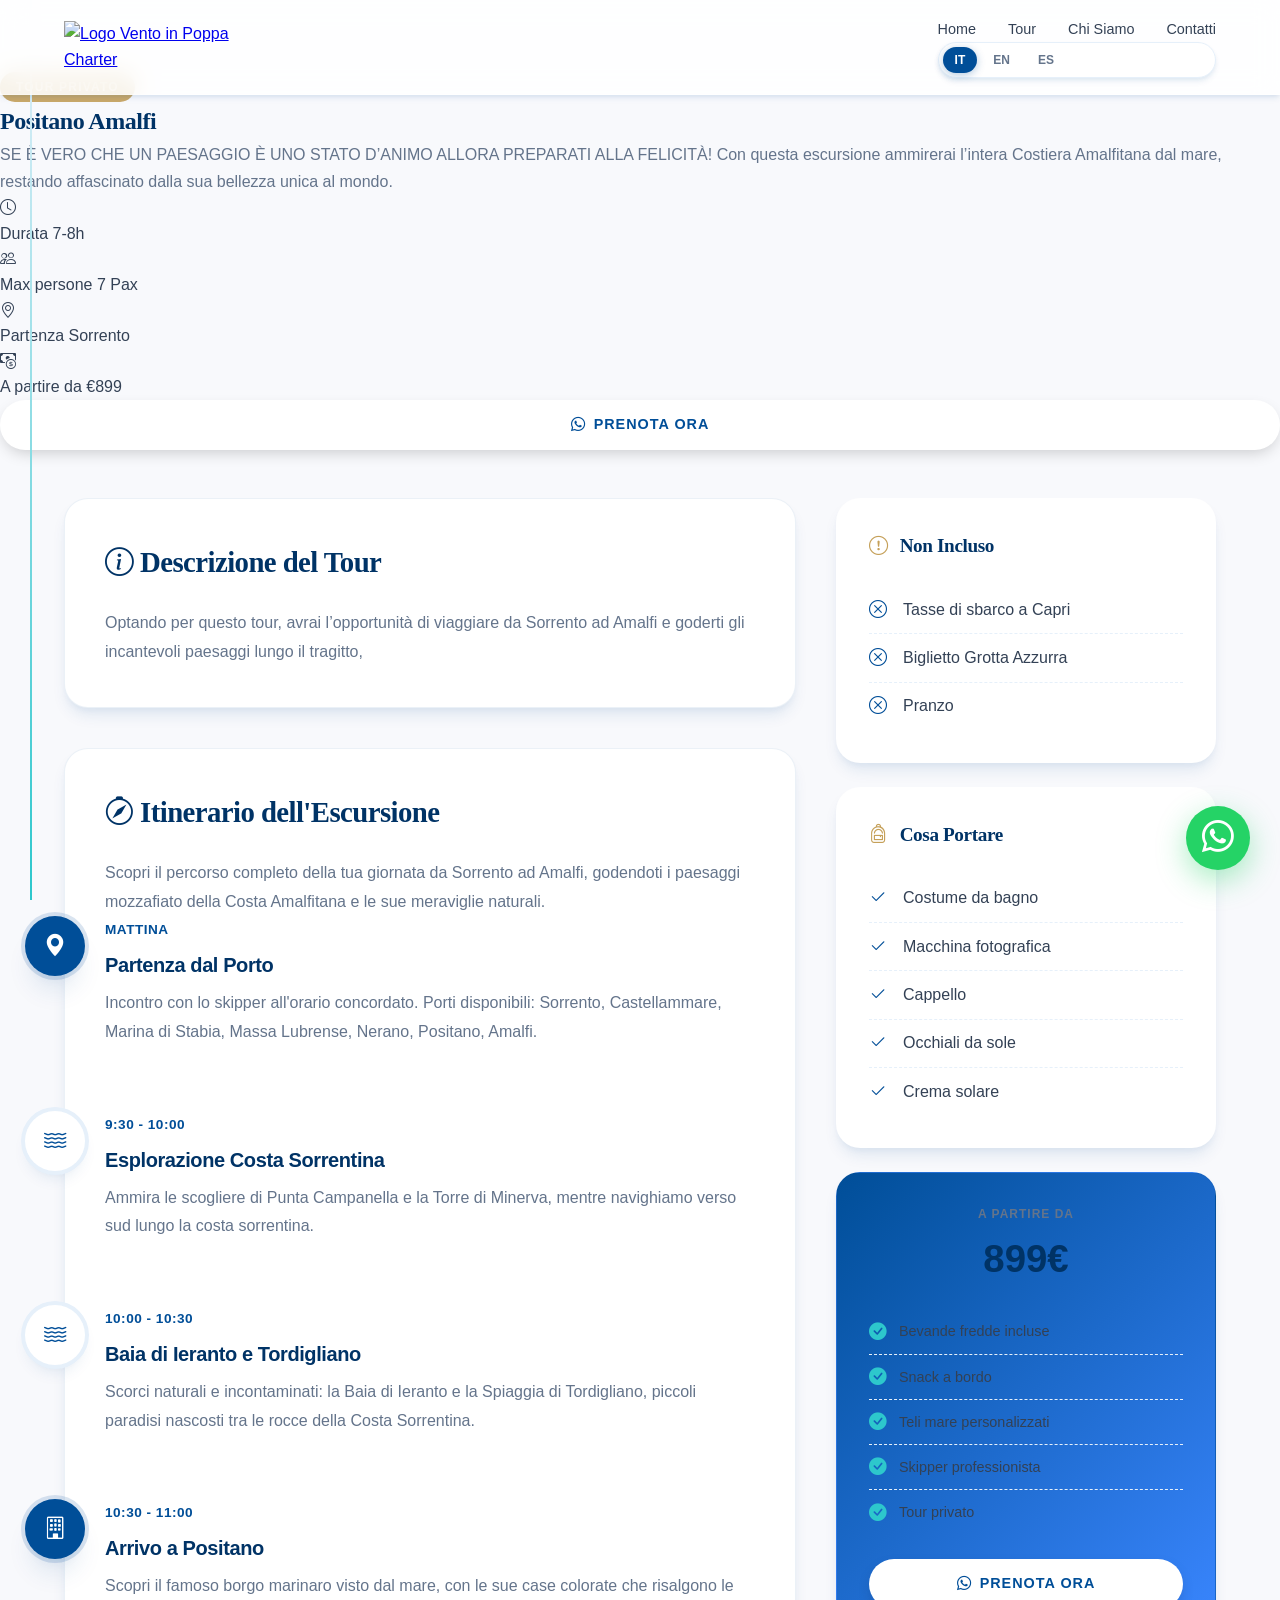
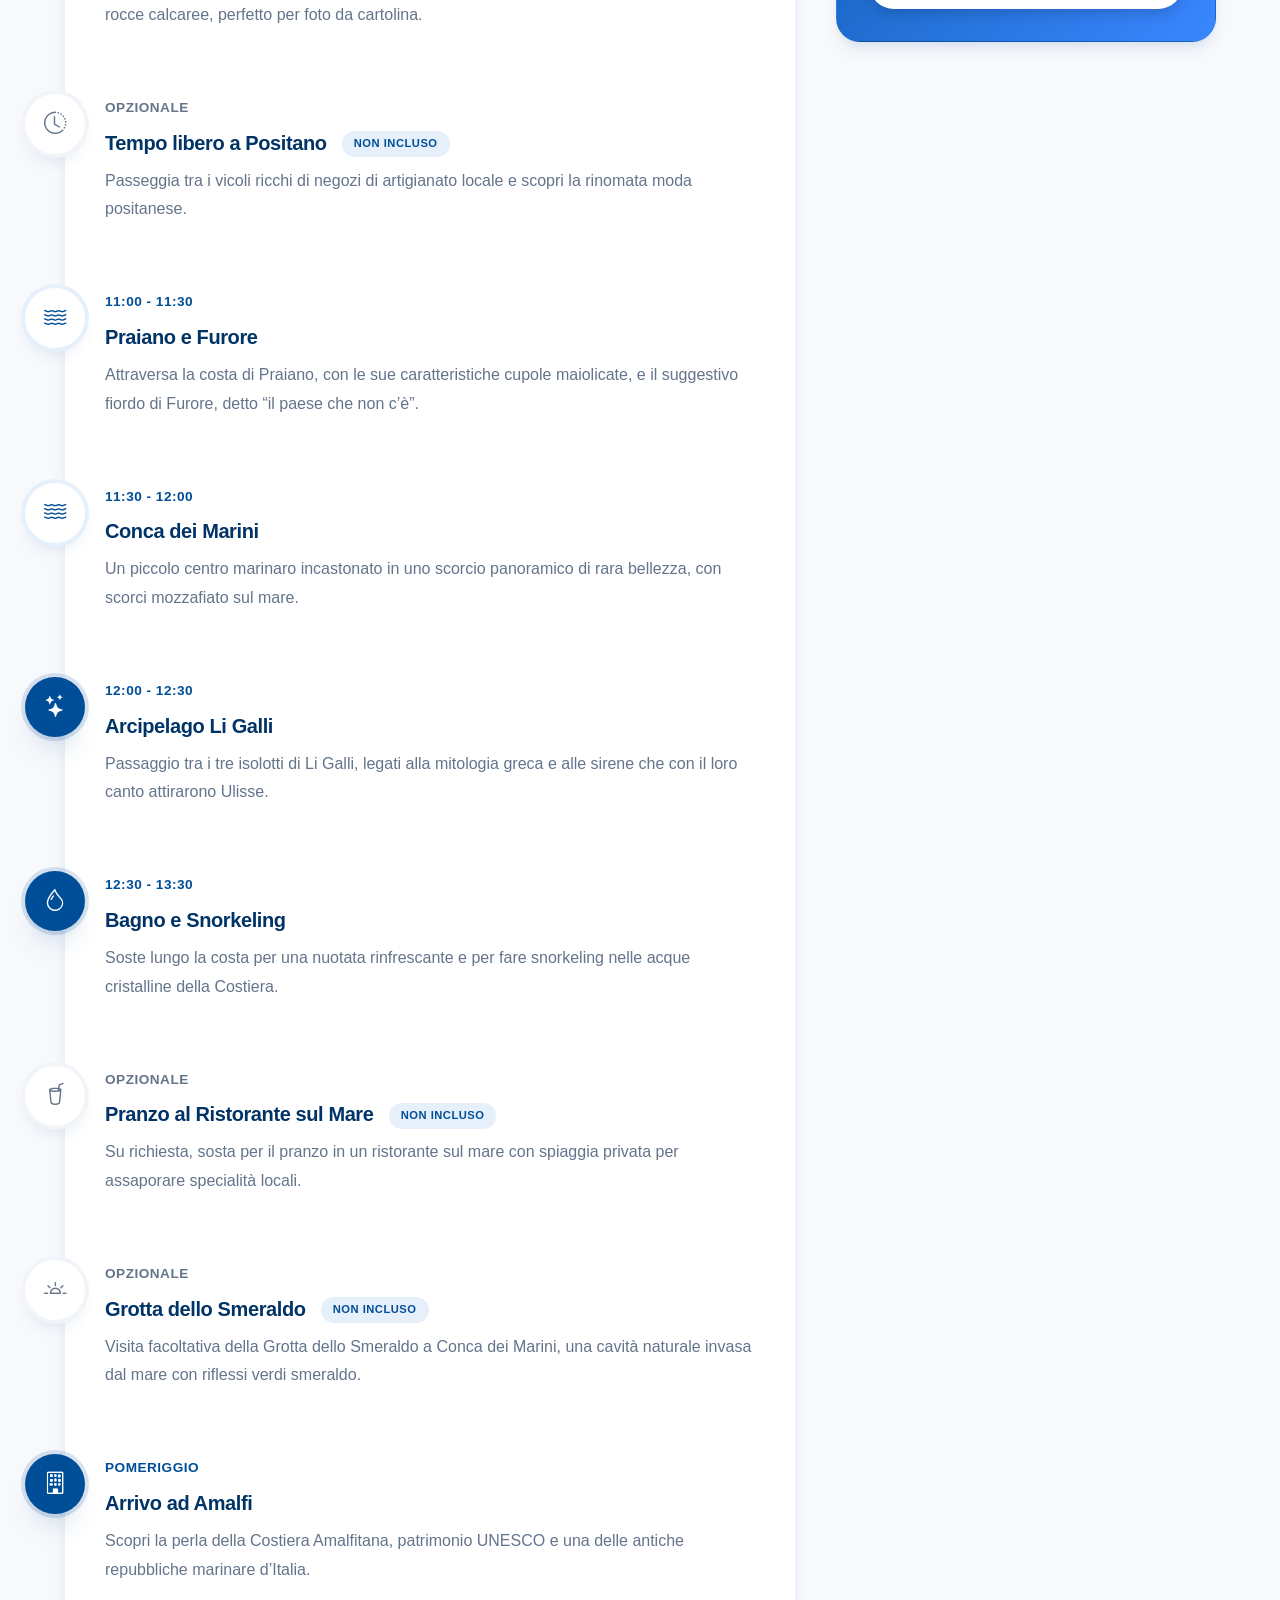
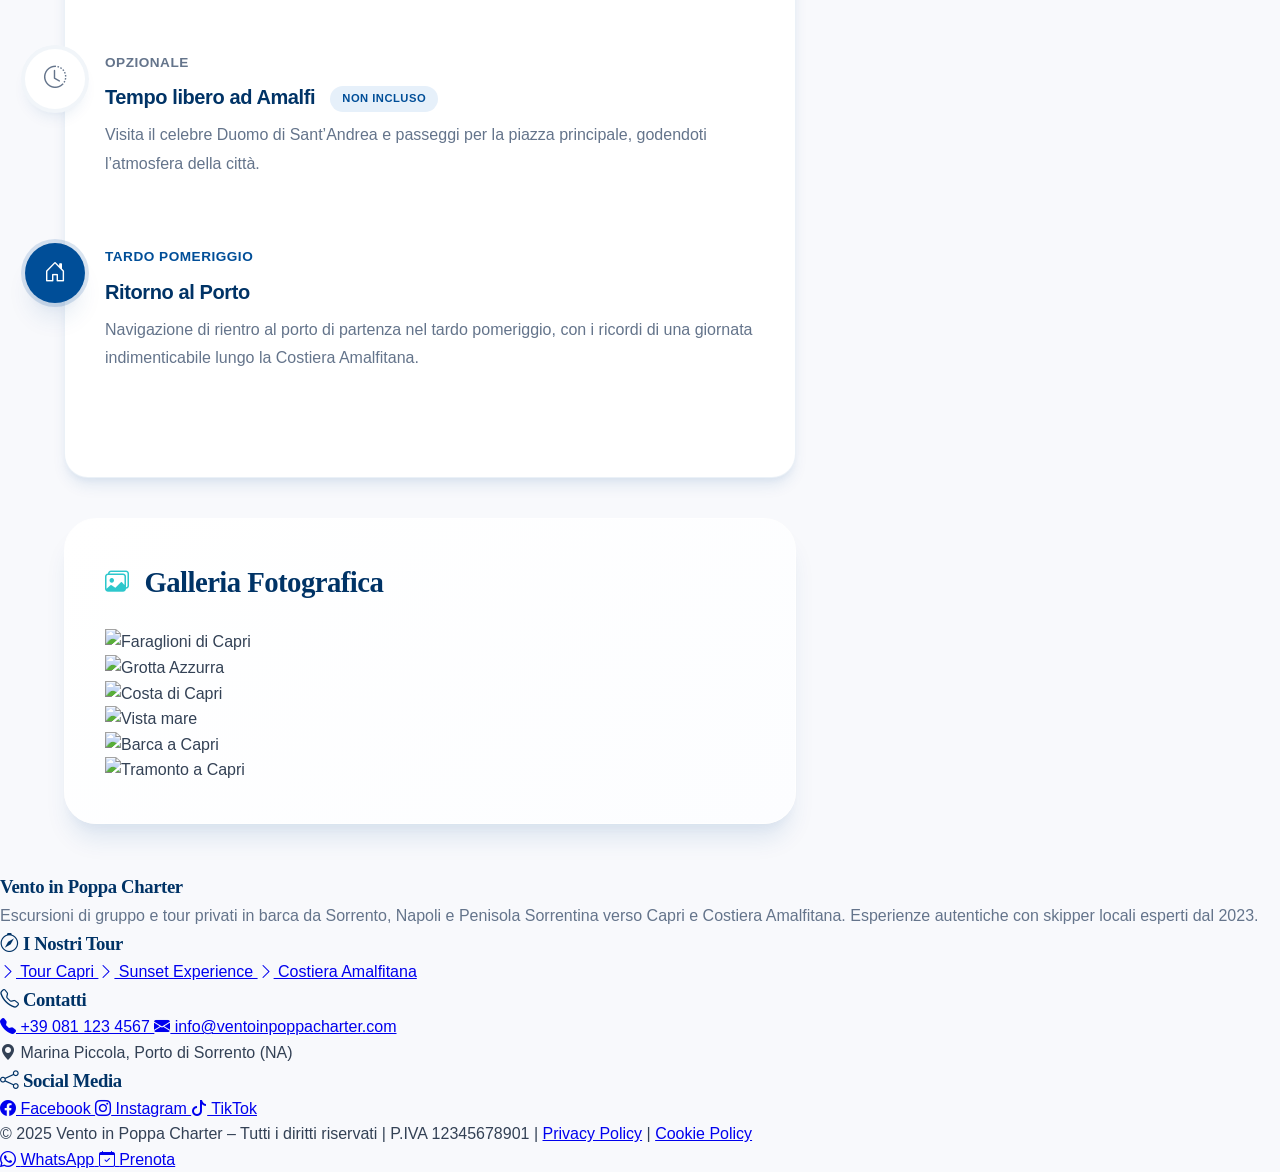
==== tour_amalfi/index.html @ 0ac72ae0 "Add files via upload" ====
<!DOCTYPE html>
<html lang="it">
<head>
  <meta charset="UTF-8" />
  <meta name="viewport" content="width=device-width, initial-scale=1.0" />

  <!-- SEO Meta Tags -->
  <title>Tour Capri | Escursione in Barca da Sorrento | Vento in Poppa Charter</title>
  <meta name="description" content="Tour privato in barca a Capri: esplora i Faraglioni, la Grotta Azzurra e le meraviglie dell'isola. 7-8 ore con skipper, bevande e snack inclusi. 799€." />
  <meta name="keywords" content="tour Capri, escursione barca Capri, Grotta Azzurra, Faraglioni, gita barca Sorrento Capri" />
  <link rel="canonical" href="https://www.ventoinpoppacharter.com/tour-capri" />

  <!-- Alternate Languages -->
  <link rel="alternate" hreflang="it" href="https://www.ventoinpoppacharter.com/tour-capri" />
  <link rel="alternate" hreflang="en" href="https://www.ventoinpoppacharter.com/en/capri-tour" />
  <link rel="alternate" hreflang="es" href="https://www.ventoinpoppacharter.com/es/tour-capri" />

  <!-- Favicon -->
  <link rel="icon" type="image/x-icon" href="/favicon.ico" />

  <!-- Bootstrap Icons CDN -->
  <link rel="stylesheet" href="https://cdn.jsdelivr.net/npm/bootstrap-icons@1.11.3/font/bootstrap-icons.css">
  

  <style>
    /* ── Animazioni scroll extra (non nel detail.css base) ── */
    .scroll-animate-left {
      opacity: 0;
      transform: translateX(-40px);
      transition: opacity 0.8s ease, transform 0.8s ease;
    }
    .scroll-animate-left.animated {
      opacity: 1;
      transform: translateX(0);
    }

    .scroll-animate-right {
      opacity: 0;
      transform: translateX(40px);
      transition: opacity 0.8s ease, transform 0.8s ease;
    }
    .scroll-animate-right.animated {
      opacity: 1;
      transform: translateX(0);
    }

    .scroll-animate-scale {
      opacity: 0;
      transform: scale(0.92);
      transition: opacity 0.8s ease, transform 0.8s ease;
    }
    .scroll-animate-scale.animated {
      opacity: 1;
      transform: scale(1);
    }

    /* ── Tour badge (hero) ── */
    .tour-badge {
      display: inline-block;
      background: rgba(197, 160, 89, 0.9);
      color: #fff;
      padding: 0.35rem 1rem;
      border-radius: 999px;
      font-size: 0.75rem;
      font-weight: 700;
      text-transform: uppercase;
      letter-spacing: 1.2px;
      backdrop-filter: blur(8px);
    }

    /* ── Gallery overlay ── */
    .gallery-item {
      position: relative;
      overflow: hidden;
    }
    .gallery-item img {
      width: 100%;
      height: 100%;
      object-fit: cover;
      display: block;
      transition: transform 0.4s ease;
    }
    .gallery-item:hover img {
      transform: scale(1.06);
    }
    .gallery-overlay {
      position: absolute;
      inset: 0;
      background: linear-gradient(to top, rgba(0,15,35,0.55) 0%, transparent 50%);
      display: flex;
      align-items: flex-end;
      justify-content: center;
      padding-bottom: 0.75rem;
      opacity: 0;
      transition: opacity 0.35s ease;
    }
    .gallery-item:hover .gallery-overlay {
      opacity: 1;
    }
    .gallery-caption {
      color: #fff;
      font-size: 0.82rem;
      font-weight: 600;
      text-shadow: 0 2px 6px rgba(0,0,0,0.5);
      letter-spacing: 0.4px;
    }

    /* ── Gallery section heading (fuori da .tour-section) ── */
    .gallery-section {
      background: linear-gradient(145deg, #ffffff 0%, #fcfdff 100%);
      padding: 2.5rem;
      border-radius: var(--radius-xl);
      box-shadow: var(--shadow-lg);
      border: 1px solid white;
    }
    .gallery-section h2 {
      font-size: 1.8rem;
      margin-bottom: 1.5rem;
      display: flex;
      align-items: center;
      gap: 1rem;
    }
    .gallery-section h2 i {
      color: var(--accent-teal);
      font-size: 1.5rem;
    }

    /* ── Price card (sidebar) ── */
    .price-card {
      background: linear-gradient(145deg, #ffffff 0%, #f0f7ff 100%);
      padding: 2rem;
      border-radius: var(--radius-lg);
      box-shadow: var(--shadow-md);
      border: 1px solid rgba(0, 78, 152, 0.12);
    }
    .price-header {
      text-align: center;
      margin-bottom: 1.25rem;
    }
    .price-label {
      font-size: 0.75rem;
      font-weight: 700;
      text-transform: uppercase;
      letter-spacing: 1px;
      color: var(--text-light);
      margin-bottom: 0.25rem;
    }
    .price-amount {
      font-family: 'Montserrat', sans-serif;
      font-size: 2.4rem;
      font-weight: 800;
      color: var(--primary-blue-dark);
    }
    .price-features {
      list-style: none;
      margin-bottom: 1.5rem;
    }
    .price-features li {
      display: flex;
      align-items: center;
      gap: 0.75rem;
      padding: 0.5rem 0;
      font-size: 0.9rem;
      color: var(--text-main);
      border-bottom: 1px dashed var(--primary-blue-light);
    }
    .price-features li:last-child { border-bottom: none; }
    .price-features li i {
      color: var(--accent-teal);
      font-size: 1.1rem;
      flex-shrink: 0;
    }
    .price-card .cta-button {
      display: flex;
      width: 100%;
      min-width: unset;
    }

    /* ── timeline-time label ── */
    .timeline-time {
      display: inline-block;
      font-size: 0.72rem;
      font-weight: 700;
      text-transform: uppercase;
      letter-spacing: 0.8px;
      color: var(--accent-teal);
      margin-bottom: 0.3rem;
    }
    .timeline-time.optional {
      color: var(--text-light);
    }

    /* ── Lightbox (questa pagina usa .lightbox-content wrapper) ── */
    .lightbox {
      display: none;
      position: fixed;
      inset: 0;
      background: rgba(0, 10, 30, 0.95);
      z-index: 9999;
      align-items: center;
      justify-content: center;
      backdrop-filter: blur(5px);
    }
    .lightbox.active { display: flex; }
    .lightbox-content {
      position: relative;
      max-width: 90vw;
      max-height: 90vh;
      display: flex;
      align-items: center;
      justify-content: center;
    }
    .lightbox-content img {
      max-width: 100%;
      max-height: 85vh;
      object-fit: contain;
      border-radius: 8px;
      box-shadow: 0 0 50px rgba(0,0,0,0.5);
    }
    .lightbox-close {
      position: fixed;
      top: 1.5rem;
      right: 1.5rem;
      width: 56px; height: 56px;
      background: rgba(255,255,255,0.1);
      border: 1px solid rgba(255,255,255,0.2);
      color: white;
      border-radius: 50%;
      display: flex;
      align-items: center;
      justify-content: center;
      font-size: 1.6rem;
      cursor: pointer;
      backdrop-filter: blur(10px);
      transition: all 0.3s ease;
      z-index: 10000;
    }
    .lightbox-close:hover { background: white; color: var(--primary-blue); transform: scale(1.1) rotate(90deg); }

    .lightbox-nav {
      position: fixed;
      top: 50%;
      transform: translateY(-50%);
      width: 56px; height: 56px;
      background: rgba(255,255,255,0.1);
      border: 1px solid rgba(255,255,255,0.2);
      color: white;
      border-radius: 50%;
      display: flex;
      align-items: center;
      justify-content: center;
      font-size: 1.6rem;
      cursor: pointer;
      backdrop-filter: blur(10px);
      transition: all 0.3s ease;
      z-index: 10000;
    }
    .lightbox-prev { left: 1.5rem; }
    .lightbox-next { right: 1.5rem; }
    .lightbox-nav:hover { background: white; color: var(--primary-blue); transform: translateY(-50%) scale(1.1); }

    @media (max-width: 768px) {
      .lightbox-nav { width: 44px; height: 44px; font-size: 1.3rem; }
      .lightbox-prev { left: 0.6rem; }
      .lightbox-next { right: 0.6rem; }
      .lightbox-close { top: 0.8rem; right: 0.8rem; width: 44px; height: 44px; font-size: 1.3rem; }
      .gallery-section { padding: 1.5rem; border-radius: 20px; }
    }
  </style>

<link rel="stylesheet" href="../css/detail.css">
</head>
<body>

  <!-- HEADER -->
  <header>
    <div class="nav-wrapper">
      <a href="/" class="logo" aria-label="Vento in Poppa Charter - Homepage">
        <img src="immagini/logo-vento-in-poppa-charter.jpg" alt="Logo Vento in Poppa Charter" width="180" height="42">
      </a>
      <nav>
        <ul>
          <li><a href="/">Home</a></li>
          <li><a href="/#tours" data-translate="nav.tours">Tour</a></li>
          <li><a href="/#about" data-translate="nav.about">Chi Siamo</a></li>
          <li><a href="/#contact" data-translate="nav.contact">Contatti</a></li>
        </ul>
        <div class="lang-switcher">
          <button class="lang-btn active" data-lang="it">IT</button>
          <button class="lang-btn" data-lang="en">EN</button>
          <button class="lang-btn" data-lang="es">ES</button>
        </div>
      </nav>
      <button class="hamburger" aria-label="Apri menu di navigazione" aria-expanded="false">
        <span></span>
        <span></span>
        <span></span>
      </button>
    </div>
  </header>

  <!-- MAIN CONTENT -->
  <main>
    <!-- HERO SECTION CON SLIDER -->
    <section class="tour-hero">
      <div class="hero-slider">
        <div class="hero-slide hero-slide-1 active" style="background-image:url('https://images.unsplash.com/photo-1583489094828-77e6c21b5d97?w=1600');"></div>
        <div class="hero-slide hero-slide-2" style="background-image:url('https://images.unsplash.com/photo-1566385101042-1a0aa0c1268c?w=1600');"></div>
        <div class="hero-slide hero-slide-3" style="background-image:url('https://images.unsplash.com/photo-1590523741831-ab7e8b8f9c7f?w=1600');"></div>
        <div class="hero-slide hero-slide-4" style="background-image:url('https://images.unsplash.com/photo-1527004013197-933c4bb611b3?w=1600');"></div>
      </div>

      <div class="tour-hero-content">
        <span class="tour-badge" data-translate="tour.badge">Tour Privato</span>
        <h1 class="tour-hero-title" data-translate="tour.title">Positano Amalfi</h1>
        <p class="tour-hero-subtitle" data-translate="tour.subtitle">SE È VERO CHE UN PAESAGGIO È UNO STATO D’ANIMO ALLORA PREPARATI ALLA FELICITÀ!
 Con questa escursione ammirerai l’intera Costiera Amalfitana dal mare, restando affascinato dalla sua bellezza unica al mondo.</p>

        <div class="tour-meta-box">
          <div class="meta-item">
            <div class="meta-icon">
              <i class="bi bi-clock"></i>
            </div>
            <div class="meta-text-wrapper">
              <span class="meta-label" data-translate="tour.duration">Durata</span>
              <span class="meta-value">7-8h</span>
            </div>
          </div>
          <div class="meta-item">
            <div class="meta-icon">
              <i class="bi bi-people"></i>
            </div>
            <div class="meta-text-wrapper">
              <span class="meta-label" data-translate="tour.maxpeople">Max persone</span>
              <span class="meta-value">7 Pax</span>
            </div>
          </div>
          <div class="meta-item">
            <div class="meta-icon">
              <i class="bi bi-geo-alt"></i>
            </div>
            <div class="meta-text-wrapper">
              <span class="meta-label" data-translate="tour.departure">Partenza</span>
              <span class="meta-value">Sorrento</span>
            </div>
          </div>
          <div class="meta-item meta-item--price">
            <div class="meta-icon meta-icon--gold">
              <i class="bi bi-cash-coin"></i>
            </div>
            <div class="meta-text-wrapper">
              <span class="meta-label" data-translate="price.from">A partire da</span>
              <span class="meta-value meta-value--price">€899</span>
            </div>
          </div>
        </div>

        <a href="https://wa.me/393316166512?text=Ciao!%20Vorrei%20prenotare%20il%20tour%20Positano%20Amalfi"
           class="cta-button" target="_blank" rel="noopener noreferrer"
           aria-label="Prenota tour su WhatsApp">
          <i class="bi bi-whatsapp"></i>
          <span data-translate="button.book">Prenota Ora</span>
        </a>
      </div>
    </section>

    <!-- TOUR CONTENT -->
    <div class="tour-content">
      <div class="tour-layout">
        <!-- MAIN CONTENT -->
        <div class="tour-main">

          <!-- DESCRIZIONE -->
          <div class="tour-section scroll-animate">
            <h2><i class="bi bi-info-circle"></i> <span data-translate="section.description">Descrizione del Tour</span></h2>
            <p data-translate="content.desc1">Optando per questo tour, avrai l’opportunità di viaggiare da Sorrento ad Amalfi e goderti gli incantevoli paesaggi lungo il tragitto,</p>
            <p data-translate="content.desc2"></p>
          </div>

    
       <!-- TIMELINE UNIFICATA -->
<div class="tour-section scroll-animate">
  <h2><i class="bi bi-compass"></i> <span data-translate="section.itinerary">Itinerario dell'Escursione</span></h2>
  <p data-translate="content.itinerary.intro">Scopri il percorso completo della tua giornata da Sorrento ad Amalfi, godendoti i paesaggi mozzafiato della Costa Amalfitana e le sue meraviglie naturali.</p>

  <div class="timeline-container">
    <div class="timeline-line"></div>

    <!-- PARTENZA -->
    <div class="timeline-item scroll-animate-left">
      <div class="timeline-icon highlight">
        <i class="bi bi-geo-alt-fill"></i>
      </div>
      <div class="timeline-content">
        <span class="timeline-time">Mattina</span>
        <h3 class="timeline-title" data-translate="timeline.departure.title">Partenza dal Porto</h3>
        <p class="timeline-desc" data-translate="timeline.departure.desc">Incontro con lo skipper all'orario concordato. Porti disponibili: Sorrento, Castellammare, Marina di Stabia, Massa Lubrense, Nerano, Positano, Amalfi.</p>
      </div>
    </div>

    <!-- COSTA SORRENTINA -->
    <div class="timeline-item scroll-animate-left">
      <div class="timeline-icon">
        <i class="bi bi-water"></i>
      </div>
      <div class="timeline-content">
        <span class="timeline-time">9:30 - 10:00</span>
        <h3 class="timeline-title" data-translate="timeline.coast.title">Esplorazione Costa Sorrentina</h3>
        <p class="timeline-desc" data-translate="timeline.coast.desc">Ammira le scogliere di Punta Campanella e la Torre di Minerva, mentre navighiamo verso sud lungo la costa sorrentina.</p>
      </div>
    </div>

    <!-- BAIAS E FIORDI -->
    <div class="timeline-item scroll-animate-left">
      <div class="timeline-icon">
        <i class="bi bi-water"></i>
      </div>
      <div class="timeline-content">
        <span class="timeline-time">10:00 - 10:30</span>
        <h3 class="timeline-title" data-translate="timeline.bays.title">Baia di Ieranto e Tordigliano</h3>
        <p class="timeline-desc" data-translate="timeline.bays.desc">Scorci naturali e incontaminati: la Baia di Ieranto e la Spiaggia di Tordigliano, piccoli paradisi nascosti tra le rocce della Costa Sorrentina.</p>
      </div>
    </div>

    <!-- POSITANO -->
    <div class="timeline-item scroll-animate-left">
      <div class="timeline-icon highlight">
        <i class="bi bi-building"></i>
      </div>
      <div class="timeline-content">
        <span class="timeline-time">10:30 - 11:00</span>
        <h3 class="timeline-title" data-translate="timeline.positano.title">Arrivo a Positano</h3>
        <p class="timeline-desc" data-translate="timeline.positano.desc">Scopri il famoso borgo marinaro visto dal mare, con le sue case colorate che risalgono le rocce calcaree, perfetto per foto da cartolina.</p>
      </div>
    </div>

    <!-- TEMPO LIBERO A POSITANO -->
    <div class="timeline-item scroll-animate-left">
      <div class="timeline-icon optional">
        <i class="bi bi-clock-history"></i>
      </div>
      <div class="timeline-content optional">
        <span class="timeline-time optional">Opzionale</span>
        <h3 class="timeline-title">
          <span data-translate="timeline.freetime.positano">Tempo libero a Positano</span>
          <span class="optional-badge">Non incluso</span>
        </h3>
        <p class="timeline-desc" data-translate="timeline.freetime.positano.desc">Passeggia tra i vicoli ricchi di negozi di artigianato locale e scopri la rinomata moda positanese.</p>
      </div>
    </div>

    <!-- FIUMICELLO E PRAIANO -->
    <div class="timeline-item scroll-animate-left">
      <div class="timeline-icon">
        <i class="bi bi-water"></i>
      </div>
      <div class="timeline-content">
        <span class="timeline-time">11:00 - 11:30</span>
        <h3 class="timeline-title" data-translate="timeline.praiano.title">Praiano e Furore</h3>
        <p class="timeline-desc" data-translate="timeline.praiano.desc">Attraversa la costa di Praiano, con le sue caratteristiche cupole maiolicate, e il suggestivo fiordo di Furore, detto “il paese che non c’è”.</p>
      </div>
    </div>

    <!-- CONCA DEI MARINI -->
    <div class="timeline-item scroll-animate-left">
      <div class="timeline-icon">
        <i class="bi bi-water"></i>
      </div>
      <div class="timeline-content">
        <span class="timeline-time">11:30 - 12:00</span>
        <h3 class="timeline-title" data-translate="timeline.conca.title">Conca dei Marini</h3>
        <p class="timeline-desc" data-translate="timeline.conca.desc">Un piccolo centro marinaro incastonato in uno scorcio panoramico di rara bellezza, con scorci mozzafiato sul mare.</p>
      </div>
    </div>

    <!-- LI GALLI -->
    <div class="timeline-item scroll-animate-left">
      <div class="timeline-icon highlight">
        <i class="bi bi-stars"></i>
      </div>
      <div class="timeline-content">
        <span class="timeline-time">12:00 - 12:30</span>
        <h3 class="timeline-title" data-translate="timeline.galli.title">Arcipelago Li Galli</h3>
        <p class="timeline-desc" data-translate="timeline.galli.desc">Passaggio tra i tre isolotti di Li Galli, legati alla mitologia greca e alle sirene che con il loro canto attirarono Ulisse.</p>
      </div>
    </div>

    <!-- BAGNO E SNORKELING -->
    <div class="timeline-item scroll-animate-left">
      <div class="timeline-icon highlight">
        <i class="bi bi-droplet"></i>
      </div>
      <div class="timeline-content">
        <span class="timeline-time">12:30 - 13:30</span>
        <h3 class="timeline-title" data-translate="timeline.swim.title">Bagno e Snorkeling</h3>
        <p class="timeline-desc" data-translate="timeline.swim.desc">Soste lungo la costa per una nuotata rinfrescante e per fare snorkeling nelle acque cristalline della Costiera.</p>
      </div>
    </div>

    <!-- PRANZO OPZIONALE -->
    <div class="timeline-item scroll-animate-left">
      <div class="timeline-icon optional">
        <i class="bi bi-cup-straw"></i>
      </div>
      <div class="timeline-content optional">
        <span class="timeline-time optional">Opzionale</span>
        <h3 class="timeline-title">
          <span data-translate="timeline.lunch.title">Pranzo al Ristorante sul Mare</span>
          <span class="optional-badge">Non incluso</span>
        </h3>
        <p class="timeline-desc" data-translate="timeline.lunch.desc">Su richiesta, sosta per il pranzo in un ristorante sul mare con spiaggia privata per assaporare specialità locali.</p>
      </div>
    </div>

    <!-- GROTTA DELLO SMERALDO -->
    <div class="timeline-item scroll-animate-left">
      <div class="timeline-icon optional">
        <i class="bi bi-brightness-alt-high"></i>
      </div>
      <div class="timeline-content optional">
        <span class="timeline-time optional">Opzionale</span>
        <h3 class="timeline-title">
          <span data-translate="timeline.smeraldo.title">Grotta dello Smeraldo</span>
          <span class="optional-badge">Non incluso</span>
        </h3>
        <p class="timeline-desc" data-translate="timeline.smeraldo.desc">Visita facoltativa della Grotta dello Smeraldo a Conca dei Marini, una cavità naturale invasa dal mare con riflessi verdi smeraldo.</p>
      </div>
    </div>

    <!-- AMALFI -->
    <div class="timeline-item scroll-animate-left">
      <div class="timeline-icon highlight">
        <i class="bi bi-building"></i>
      </div>
      <div class="timeline-content">
        <span class="timeline-time">Pomeriggio</span>
        <h3 class="timeline-title" data-translate="timeline.amalfi.title">Arrivo ad Amalfi</h3>
        <p class="timeline-desc" data-translate="timeline.amalfi.desc">Scopri la perla della Costiera Amalfitana, patrimonio UNESCO e una delle antiche repubbliche marinare d’Italia.</p>
      </div>
    </div>

    <!-- TEMPO LIBERO AD AMALFI -->
    <div class="timeline-item scroll-animate-left">
      <div class="timeline-icon optional">
        <i class="bi bi-clock-history"></i>
      </div>
      <div class="timeline-content optional">
        <span class="timeline-time optional">Opzionale</span>
        <h3 class="timeline-title">
          <span data-translate="timeline.freetime.amalfi">Tempo libero ad Amalfi</span>
          <span class="optional-badge">Non incluso</span>
        </h3>
        <p class="timeline-desc" data-translate="timeline.freetime.amalfi.desc">Visita il celebre Duomo di Sant’Andrea e passeggi per la piazza principale, godendoti l’atmosfera della città.</p>
      </div>
    </div>

    <!-- RITORNO -->
    <div class="timeline-item scroll-animate-left">
      <div class="timeline-icon highlight">
        <i class="bi bi-house-door"></i>
      </div>
      <div class="timeline-content">
        <span class="timeline-time">Tardo Pomeriggio</span>
        <h3 class="timeline-title" data-translate="timeline.return.title">Ritorno al Porto</h3>
        <p class="timeline-desc" data-translate="timeline.return.desc">Navigazione di rientro al porto di partenza nel tardo pomeriggio, con i ricordi di una giornata indimenticabile lungo la Costiera Amalfitana.</p>
      </div>
    </div>
  </div>
</div>


          <!-- GALLERIA FOTOGRAFICA (SPOSTATA ALLA FINE) -->
          <div class="gallery-section scroll-animate-scale">
            <h2><i class="bi bi-images"></i> <span data-translate="section.gallery">Galleria Fotografica</span></h2>
            <div class="gallery-grid">
              <div class="gallery-item scroll-animate" onclick="openLightbox(0)">
                <img src="https://images.unsplash.com/photo-1583489094828-77e6c21b5d97?w=600" alt="Faraglioni di Capri">
                <div class="gallery-overlay">
                  <span class="gallery-caption">I Faraglioni</span>
                </div>
              </div>
              <div class="gallery-item scroll-animate" onclick="openLightbox(1)">
                <img src="https://images.unsplash.com/photo-1566385101042-1a0aa0c1268c?w=600" alt="Grotta Azzurra">
                <div class="gallery-overlay">
                  <span class="gallery-caption">Grotta Azzurra</span>
                </div>
              </div>
              <div class="gallery-item scroll-animate" onclick="openLightbox(2)">
                <img src="https://images.unsplash.com/photo-1590523741831-ab7e8b8f9c7f?w=600" alt="Costa di Capri">
                <div class="gallery-overlay">
                  <span class="gallery-caption">Costa di Capri</span>
                </div>
              </div>
              <div class="gallery-item scroll-animate" onclick="openLightbox(3)">
                <img src="https://images.unsplash.com/photo-1527004013197-933c4bb611b3?w=600" alt="Vista mare">
                <div class="gallery-overlay">
                  <span class="gallery-caption">Acque cristalline</span>
                </div>
              </div>
              <div class="gallery-item scroll-animate" onclick="openLightbox(4)">
                <img src="https://images.unsplash.com/photo-1499856871958-5b9627545d1a?w=600" alt="Barca a Capri">
                <div class="gallery-overlay">
                  <span class="gallery-caption">Tour in barca</span>
                </div>
              </div>
              <div class="gallery-item scroll-animate" onclick="openLightbox(5)">
                <img src="https://images.unsplash.com/photo-1559827260-dc66d52bef19?w=600" alt="Tramonto a Capri">
                <div class="gallery-overlay">
                  <span class="gallery-caption">Tramonto magico</span>
                </div>
              </div>
            </div>
          </div>

        </div>

        <!-- SIDEBAR -->
        <div class="tour-sidebar">


          <!-- SERVIZI NON INCLUSI -->
          <div class="info-card scroll-animate-right">
            <h3><i class="bi bi-exclamation-circle"></i> <span data-translate="notincluded.title">Non Incluso</span></h3>
            <ul>
              <li><i class="bi bi-x-circle"></i> <span data-translate="notincluded.tax">Tasse di sbarco a Capri</span></li>
              <li><i class="bi bi-x-circle"></i> <span data-translate="notincluded.bluegrotto">Biglietto Grotta Azzurra</span></li>
              <li><i class="bi bi-x-circle"></i> <span data-translate="notincluded.lunch">Pranzo</span></li>
            </ul>
          </div>

          <!-- COSA PORTARE -->
          <div class="info-card scroll-animate-right">
            <h3><i class="bi bi-backpack"></i> <span data-translate="tobring.title">Cosa Portare</span></h3>
            <ul>
              <li><i class="bi bi-check2"></i> <span data-translate="tobring.swimsuit">Costume da bagno</span></li>
              <li><i class="bi bi-check2"></i> <span data-translate="tobring.camera">Macchina fotografica</span></li>
              <li><i class="bi bi-check2"></i> <span data-translate="tobring.hat">Cappello</span></li>
              <li><i class="bi bi-check2"></i> <span data-translate="tobring.sunglasses">Occhiali da sole</span></li>
              <li><i class="bi bi-check2"></i> <span data-translate="tobring.sunscreen">Crema solare</span></li>
            </ul>
          </div>

             <!-- PREZZO E PRENOTAZIONE -->
          <div class="price-card scroll-animate-right">
            <div class="price-header">
              <div class="price-label" data-translate="price.from">A partire da</div>
              <div class="price-amount">899€</div>
            </div>

            <ul class="price-features">
              <li><i class="bi bi-check-circle-fill"></i> <span data-translate="included.drinks">Bevande fredde incluse</span></li>
              <li><i class="bi bi-check-circle-fill"></i> <span data-translate="included.snacks">Snack a bordo</span></li>
              <li><i class="bi bi-check-circle-fill"></i> <span data-translate="included.towels">Teli mare personalizzati</span></li>
              <li><i class="bi bi-check-circle-fill"></i> <span data-translate="included.skipper">Skipper professionista</span></li>
              <li><i class="bi bi-check-circle-fill"></i> <span data-translate="included.private">Tour privato</span></li>
            </ul>

            <a href="https://wa.me/393316166512?text=Ciao!%20Vorrei%20prenotare%20il%20tour%20di%20Capri" 
               class="cta-button"
               target="_blank"
               rel="noopener noreferrer">
              <i class="bi bi-whatsapp"></i> <span data-translate="button.book">Prenota Ora</span>
            </a>
          </div>

        </div>
      </div>
    </div>

  </main>

  <!-- LIGHTBOX -->
  <div class="lightbox" id="lightbox" onclick="closeLightbox(event)">
    <div class="lightbox-content">
      <button class="lightbox-close" onclick="closeLightbox(event)">
        <i class="bi bi-x"></i>
      </button>
      <button class="lightbox-nav lightbox-prev" onclick="changeLightboxImage(-1, event)">
        <i class="bi bi-chevron-left"></i>
      </button>
      <img id="lightbox-img" src="" alt="">
      <button class="lightbox-nav lightbox-next" onclick="changeLightboxImage(1, event)">
        <i class="bi bi-chevron-right"></i>
      </button>
    </div>
  </div>

  <!-- WHATSAPP BUTTON -->
  <a href="https://wa.me/393316166512?text=Ciao!%20Vorrei%20informazioni%20sul%20tour%20di%20Capri" 
     class="whatsapp" 
     target="_blank" 
     rel="noopener noreferrer"
     aria-label="Contattaci su WhatsApp">
    <i class="bi bi-whatsapp"></i>
  </a>

  <script>
    // ==================== HERO SLIDER ==================== 
    let currentSlide = 0;
    const slides = document.querySelectorAll('.hero-slide');
    const totalSlides = slides.length;

    function changeSlide() {
      slides[currentSlide].classList.remove('active');
      currentSlide = (currentSlide + 1) % totalSlides;
      slides[currentSlide].classList.add('active');
    }

    // Cambio slide ogni 5 secondi
    setInterval(changeSlide, 5000);

    // ==================== SCROLL ANIMATIONS ====================
    const observerOptions = {
      threshold: 0.1,
      rootMargin: '0px 0px -50px 0px'
    };

    const scrollObserver = new IntersectionObserver((entries) => {
      entries.forEach(entry => {
        if (entry.isIntersecting) {
          entry.target.classList.add('animated');
          // Opzionale: smetti di osservare dopo l'animazione
          // scrollObserver.unobserve(entry.target);
        }
      });
    }, observerOptions);

    // Osserva tutti gli elementi con classi di animazione
    document.querySelectorAll('.scroll-animate, .scroll-animate-left, .scroll-animate-right, .scroll-animate-scale').forEach(el => {
      scrollObserver.observe(el);
    });

    const translations = {
  it: {
    'nav.tours': 'Tour',
    'nav.about': 'Chi Siamo',
    'nav.contact': 'Contatti',
    'tour.badge': 'Tour Privato',
    'tour.title': 'Positano Amalfi',
    'tour.subtitle': 'SE È VERO CHE UN PAESAGGIO È UNO STATO D\'ANIMO ALLORA PREPARATI ALLA FELICITÀ! Con questa escursione ammirerai l\'intera Costiera Amalfitana dal mare, restando affascinato dalla sua bellezza unica al mondo.',
    'tour.duration': 'Durata',
    'tour.maxpeople': 'Max persone',
    'tour.departure': 'Partenza',
    'section.description': 'Descrizione del Tour',
    'content.desc1': 'Optando per questo tour, avrai l\'opportunità di viaggiare da Sorrento ad Amalfi e goderti gli incantevoli paesaggi lungo il tragitto,',
    'content.desc2': '',
    'section.itinerary': 'Itinerario dell\'Escursione',
    'content.itinerary.intro': 'Scopri il percorso completo della tua giornata da Sorrento ad Amalfi, godendoti i paesaggi mozzafiato della Costa Amalfitana e le sue meraviglie naturali.',
    'timeline.departure.title': 'Partenza dal Porto',
    'timeline.departure.desc': 'Incontro con lo skipper all\'orario concordato. Porti disponibili: Sorrento, Castellammare, Marina di Stabia, Massa Lubrense, Nerano, Positano, Amalfi.',
    'timeline.coast.title': 'Esplorazione Costa Sorrentina',
    'timeline.coast.desc': 'Ammira le scogliere di Punta Campanella e la Torre di Minerva, mentre navighiamo verso sud lungo la costa sorrentina.',
    'timeline.bays.title': 'Baia di Ieranto e Tordigliano',
    'timeline.bays.desc': 'Scorci naturali e incontaminati: la Baia di Ieranto e la Spiaggia di Tordigliano, piccoli paradisi nascosti tra le rocce della Costa Sorrentina.',
    'timeline.positano.title': 'Arrivo a Positano',
    'timeline.positano.desc': 'Scopri il famoso borgo marinaro visto dal mare, con le sue case colorate che risalgono le rocce calcaree, perfetto per foto da cartolina.',
    'timeline.freetime.positano': 'Tempo libero a Positano',
    'timeline.freetime.positano.desc': 'Passeggia tra i vicoli ricchi di negozi di artigianato locale e scopri la rinomata moda positanese.',
    'timeline.praiano.title': 'Praiano e Furore',
    'timeline.praiano.desc': 'Attraversa la costa di Praiano, con le sue caratteristiche cupole maiolicate, e il suggestivo fiordo di Furore, detto "il paese che non c\'è".',
    'timeline.conca.title': 'Conca dei Marini',
    'timeline.conca.desc': 'Un piccolo centro marinaro incastonato in uno scorcio panoramico di rara bellezza, con scorci mozzafiato sul mare.',
    'timeline.galli.title': 'Arcipelago Li Galli',
    'timeline.galli.desc': 'Passaggio tra i tre isolotti di Li Galli, legati alla mitologia greca e alle sirene che con il loro canto attirarono Ulisse.',
    'timeline.swim.title': 'Bagno e Snorkeling',
    'timeline.swim.desc': 'Soste lungo la costa per una nuotata rinfrescante e per fare snorkeling nelle acque cristalline della Costiera.',
    'timeline.lunch.title': 'Pranzo al Ristorante sul Mare',
    'timeline.lunch.desc': 'Su richiesta, sosta per il pranzo in un ristorante sul mare con spiaggia privata per assaporare specialità locali.',
    'timeline.smeraldo.title': 'Grotta dello Smeraldo',
    'timeline.smeraldo.desc': 'Visita facoltativa della Grotta dello Smeraldo a Conca dei Marini, una cavità naturale invasa dal mare con riflessi verdi smeraldo.',
    'timeline.amalfi.title': 'Arrivo ad Amalfi',
    'timeline.amalfi.desc': 'Scopri la perla della Costiera Amalfitana, patrimonio UNESCO e una delle antiche repubbliche marinare d\'Italia.',
    'timeline.freetime.amalfi': 'Tempo libero ad Amalfi',
    'timeline.freetime.amalfi.desc': 'Visita il celebre Duomo di Sant\'Andrea e passeggi per la piazza principale, godendoti l\'atmosfera della città.',
    'timeline.return.title': 'Ritorno al Porto',
    'timeline.return.desc': 'Navigazione di rientro al porto di partenza nel tardo pomeriggio, con i ricordi di una giornata indimenticabile lungo la Costiera Amalfitana.',
    'section.gallery': 'Galleria Fotografica',
    'notincluded.title': 'Non Incluso',
    'notincluded.tax': 'Tasse di sbarco a Capri',
    'notincluded.bluegrotto': 'Biglietto Grotta Azzurra',
    'notincluded.lunch': 'Pranzo',
    'tobring.title': 'Cosa Portare',
    'tobring.swimsuit': 'Costume da bagno',
    'tobring.camera': 'Macchina fotografica',
    'tobring.hat': 'Cappello',
    'tobring.sunglasses': 'Occhiali da sole',
    'tobring.sunscreen': 'Crema solare',
    'price.from': 'A partire da',
    'included.drinks': 'Bevande fredde incluse',
    'included.snacks': 'Snack a bordo',
    'included.towels': 'Teli mare personalizzati',
    'included.skipper': 'Skipper professionista',
    'included.private': 'Tour privato',
    'button.book': 'Prenota Ora'
  },
  en: {
    'nav.tours': 'Tours',
    'nav.about': 'About Us',
    'nav.contact': 'Contact',
    'tour.badge': 'Private Tour',
    'tour.title': 'Positano Amalfi',
    'tour.subtitle': 'IF IT\'S TRUE THAT A LANDSCAPE IS A STATE OF MIND THEN GET READY FOR HAPPINESS! With this excursion you will admire the entire Amalfi Coast from the sea, remaining fascinated by its unique beauty in the world.',
    'tour.duration': 'Duration',
    'tour.maxpeople': 'Max people',
    'tour.departure': 'Departure',
    'section.description': 'Tour Description',
    'content.desc1': 'By choosing this tour, you will have the opportunity to travel from Sorrento to Amalfi and enjoy the enchanting landscapes along the way,',
    'content.desc2': '',
    'section.itinerary': 'Excursion Itinerary',
    'content.itinerary.intro': 'Discover the complete route of your day from Sorrento to Amalfi, enjoying the breathtaking views of the Amalfi Coast and its natural wonders.',
    'timeline.departure.title': 'Departure from Port',
    'timeline.departure.desc': 'Meeting with the skipper at the agreed time. Available ports: Sorrento, Castellammare, Marina di Stabia, Massa Lubrense, Nerano, Positano, Amalfi.',
    'timeline.coast.title': 'Sorrento Coast Exploration',
    'timeline.coast.desc': 'Admire the cliffs of Punta Campanella and the Tower of Minerva, as we sail south along the Sorrento coast.',
    'timeline.bays.title': 'Ieranto Bay and Tordigliano',
    'timeline.bays.desc': 'Natural and unspoiled views: Ieranto Bay and Tordigliano Beach, small hidden paradises among the rocks of the Sorrento Coast.',
    'timeline.positano.title': 'Arrival in Positano',
    'timeline.positano.desc': 'Discover the famous seaside village seen from the sea, with its colorful houses climbing the limestone rocks, perfect for postcard photos.',
    'timeline.freetime.positano': 'Free time in Positano',
    'timeline.freetime.positano.desc': 'Stroll through the alleys full of local craft shops and discover the renowned Positano fashion.',
    'timeline.praiano.title': 'Praiano and Furore',
    'timeline.praiano.desc': 'Cross the coast of Praiano, with its characteristic majolica domes, and the evocative fjord of Furore, called "the town that doesn\'t exist".',
    'timeline.conca.title': 'Conca dei Marini',
    'timeline.conca.desc': 'A small seaside center set in a panoramic view of rare beauty, with breathtaking views of the sea.',
    'timeline.galli.title': 'Li Galli Archipelago',
    'timeline.galli.desc': 'Passage between the three islets of Li Galli, linked to Greek mythology and the sirens who attracted Ulysses with their song.',
    'timeline.swim.title': 'Swimming and Snorkeling',
    'timeline.swim.desc': 'Stops along the coast for a refreshing swim and snorkeling in the crystal-clear waters of the Coast.',
    'timeline.lunch.title': 'Lunch at Seaside Restaurant',
    'timeline.lunch.desc': 'Upon request, stop for lunch at a seaside restaurant with private beach to savor local specialties.',
    'timeline.smeraldo.title': 'Emerald Grotto',
    'timeline.smeraldo.desc': 'Optional visit to the Emerald Grotto in Conca dei Marini, a natural cavity invaded by the sea with emerald green reflections.',
    'timeline.amalfi.title': 'Arrival in Amalfi',
    'timeline.amalfi.desc': 'Discover the pearl of the Amalfi Coast, UNESCO heritage and one of the ancient maritime republics of Italy.',
    'timeline.freetime.amalfi': 'Free time in Amalfi',
    'timeline.freetime.amalfi.desc': 'Visit the famous Cathedral of Sant\'Andrea and stroll through the main square, enjoying the atmosphere of the city.',
    'timeline.return.title': 'Return to Port',
    'timeline.return.desc': 'Return navigation to the departure port in the late afternoon, with memories of an unforgettable day along the Amalfi Coast.',
    'section.gallery': 'Photo Gallery',
    'notincluded.title': 'Not Included',
    'notincluded.tax': 'Landing fees in Capri',
    'notincluded.bluegrotto': 'Blue Grotto ticket',
    'notincluded.lunch': 'Lunch',
    'tobring.title': 'What to Bring',
    'tobring.swimsuit': 'Swimsuit',
    'tobring.camera': 'Camera',
    'tobring.hat': 'Hat',
    'tobring.sunglasses': 'Sunglasses',
    'tobring.sunscreen': 'Sunscreen',
    'price.from': 'From',
    'included.drinks': 'Cold drinks included',
    'included.snacks': 'Snacks on board',
    'included.towels': 'Personalized beach towels',
    'included.skipper': 'Professional skipper',
    'included.private': 'Private tour',
    'button.book': 'Book Now'
  },
  es: {
    'nav.tours': 'Tours',
    'nav.about': 'Nosotros',
    'nav.contact': 'Contacto',
    'tour.badge': 'Tour Privado',
    'tour.title': 'Positano Amalfi',
    'tour.subtitle': '¡SI ES VERDAD QUE UN PAISAJE ES UN ESTADO DE ÁNIMO ENTONCES PREPÁRATE PARA LA FELICIDAD! Con esta excursión admirarás toda la Costa Amalfitana desde el mar, quedando fascinado por su belleza única en el mundo.',
    'tour.duration': 'Duración',
    'tour.maxpeople': 'Máx personas',
    'tour.departure': 'Salida',
    'section.description': 'Descripción del Tour',
    'content.desc1': 'Al optar por este tour, tendrás la oportunidad de viajar desde Sorrento a Amalfi y disfrutar de los encantadores paisajes en el camino,',
    'content.desc2': '',
    'section.itinerary': 'Itinerario de la Excursión',
    'content.itinerary.intro': 'Descubre el recorrido completo de tu día desde Sorrento a Amalfi, disfrutando de las vistas impresionantes de la Costa Amalfitana y sus maravillas naturales.',
    'timeline.departure.title': 'Salida del Puerto',
    'timeline.departure.desc': 'Encuentro con el patrón a la hora acordada. Puertos disponibles: Sorrento, Castellammare, Marina di Stabia, Massa Lubrense, Nerano, Positano, Amalfi.',
    'timeline.coast.title': 'Exploración Costa Sorrentina',
    'timeline.coast.desc': 'Admira los acantilados de Punta Campanella y la Torre de Minerva, mientras navegamos hacia el sur a lo largo de la costa sorrentina.',
    'timeline.bays.title': 'Bahía de Ieranto y Tordigliano',
    'timeline.bays.desc': 'Vistas naturales e intactas: la Bahía de Ieranto y la Playa de Tordigliano, pequeños paraísos escondidos entre las rocas de la Costa Sorrentina.',
    'timeline.positano.title': 'Llegada a Positano',
    'timeline.positano.desc': 'Descubre el famoso pueblo marinero visto desde el mar, con sus casas coloridas que escalan las rocas calizas, perfecto para fotos de postal.',
    'timeline.freetime.positano': 'Tiempo libre en Positano',
    'timeline.freetime.positano.desc': 'Pasea por los callejones llenos de tiendas de artesanía local y descubre la reconocida moda positanesa.',
    'timeline.praiano.title': 'Praiano y Furore',
    'timeline.praiano.desc': 'Atraviesa la costa de Praiano, con sus características cúpulas de mayólica, y el evocador fiordo de Furore, llamado "el pueblo que no existe".',
    'timeline.conca.title': 'Conca dei Marini',
    'timeline.conca.desc': 'Un pequeño centro marinero ubicado en un rincón panorámico de rara belleza, con vistas impresionantes al mar.',
    'timeline.galli.title': 'Archipiélago Li Galli',
    'timeline.galli.desc': 'Paso entre los tres islotes de Li Galli, vinculados a la mitología griega y a las sirenas que atrajeron a Ulises con su canto.',
    'timeline.swim.title': 'Baño y Snorkel',
    'timeline.swim.desc': 'Paradas a lo largo de la costa para un baño refrescante y hacer snorkel en las aguas cristalinas de la Costa.',
    'timeline.lunch.title': 'Almuerzo en Restaurante junto al Mar',
    'timeline.lunch.desc': 'Bajo petición, parada para almorzar en un restaurante junto al mar con playa privada para saborear especialidades locales.',
    'timeline.smeraldo.title': 'Gruta Esmeralda',
    'timeline.smeraldo.desc': 'Visita opcional a la Gruta Esmeralda en Conca dei Marini, una cavidad natural invadida por el mar con reflejos verde esmeralda.',
    'timeline.amalfi.title': 'Llegada a Amalfi',
    'timeline.amalfi.desc': 'Descubre la perla de la Costa Amalfitana, patrimonio de la UNESCO y una de las antiguas repúblicas marítimas de Italia.',
    'timeline.freetime.amalfi': 'Tiempo libre en Amalfi',
    'timeline.freetime.amalfi.desc': 'Visita la famosa Catedral de Sant\'Andrea y pasea por la plaza principal, disfrutando del ambiente de la ciudad.',
    'timeline.return.title': 'Regreso al Puerto',
    'timeline.return.desc': 'Navegación de regreso al puerto de salida por la tarde, con los recuerdos de un día inolvidable a lo largo de la Costa Amalfitana.',
    'section.gallery': 'Galería Fotográfica',
    'notincluded.title': 'No Incluido',
    'notincluded.tax': 'Tasas de desembarco en Capri',
    'notincluded.bluegrotto': 'Entrada Gruta Azul',
    'notincluded.lunch': 'Almuerzo',
    'tobring.title': 'Qué Llevar',
    'tobring.swimsuit': 'Traje de baño',
    'tobring.camera': 'Cámara fotográfica',
    'tobring.hat': 'Sombrero',
    'tobring.sunglasses': 'Gafas de sol',
    'tobring.sunscreen': 'Protector solar',
    'price.from': 'Desde',
    'included.drinks': 'Bebidas frías incluidas',
    'included.snacks': 'Snacks a bordo',
    'included.towels': 'Toallas de playa personalizadas',
    'included.skipper': 'Patrón profesional',
    'included.private': 'Tour privado',
    'button.book': 'Reservar Ahora'
  }
};


    let currentLang = 'it';

    function changeLanguage(lang) {
      console.log(currentLang);
      currentLang = lang;
      document.querySelectorAll('[data-translate]').forEach(element => {
        const key = element.getAttribute('data-translate');
        if (translations[lang] && translations[lang][key]) {
          element.textContent = translations[lang][key];
        }
      });
      document.querySelectorAll('.lang-btn').forEach(btn => {
        btn.classList.remove('active');
        if (btn.getAttribute('data-lang') === lang) {
          btn.classList.add('active');
        }
      });
      document.documentElement.lang = lang;
      localStorage.setItem('preferredLang', lang);
    }

    document.querySelectorAll('.lang-btn').forEach(btn => {
      btn.addEventListener('click', () => {
        const lang = btn.getAttribute('data-lang');
        changeLanguage(lang);
      });
    });

    const savedLang = localStorage.getItem('preferredLang');
    if (savedLang && translations[savedLang]) {
      changeLanguage(savedLang);
    }

    // ==================== HAMBURGER MENU ====================
    const hamburger = document.querySelector('.hamburger');
    const navUl = document.querySelector('nav ul');

    if (hamburger && navUl) {
      hamburger.addEventListener('click', function (e) {
        e.stopPropagation();
        const isHidden = navUl.classList.toggle('hidden');
        hamburger.classList.toggle('open', !isHidden);
        hamburger.setAttribute('aria-expanded', !isHidden);
      });

      // Chiudi al click fuori dal menu
      document.addEventListener('click', function (e) {
        if (!hamburger.contains(e.target) && !navUl.contains(e.target)) {
          navUl.classList.add('hidden');
          hamburger.classList.remove('open');
          hamburger.setAttribute('aria-expanded', 'false');
        }
      });

      // Chiudi al click su un link interno
      navUl.addEventListener('click', function (e) {
        if (e.target.tagName === 'A') {
          navUl.classList.add('hidden');
          hamburger.classList.remove('open');
          hamburger.setAttribute('aria-expanded', 'false');
        }
      });
    }

    // ==================== LIGHTBOX GALLERY ====================
    const galleryImages = [
      'https://images.unsplash.com/photo-1583489094828-77e6c21b5d97?w=1200',
      'https://images.unsplash.com/photo-1566385101042-1a0aa0c1268c?w=1200',
      'https://images.unsplash.com/photo-1590523741831-ab7e8b8f9c7f?w=1200',
      'https://images.unsplash.com/photo-1527004013197-933c4bb611b3?w=1200',
      'https://images.unsplash.com/photo-1499856871958-5b9627545d1a?w=1200',
      'https://images.unsplash.com/photo-1559827260-dc66d52bef19?w=1200'
    ];

    let currentImageIndex = 0;

    function openLightbox(index) {
      currentImageIndex = index;
      const lightbox = document.getElementById('lightbox');
      const lightboxImg = document.getElementById('lightbox-img');
      lightboxImg.src = galleryImages[index];
      lightbox.classList.add('active');
      document.body.style.overflow = 'hidden';
    }

    function closeLightbox(event) {
      if (event.target.id === 'lightbox' || event.target.closest('.lightbox-close')) {
        const lightbox = document.getElementById('lightbox');
        lightbox.classList.remove('active');
        document.body.style.overflow = '';
      }
    }

    function changeLightboxImage(direction, event) {
      event.stopPropagation();
      currentImageIndex += direction;
      if (currentImageIndex < 0) {
        currentImageIndex = galleryImages.length - 1;
      } else if (currentImageIndex >= galleryImages.length) {
        currentImageIndex = 0;
      }
      document.getElementById('lightbox-img').src = galleryImages[currentImageIndex];
    }

    // Keyboard navigation
    document.addEventListener('keydown', (e) => {
      const lightbox = document.getElementById('lightbox');
      if (lightbox.classList.contains('active')) {
        if (e.key === 'Escape') {
          lightbox.classList.remove('active');
          document.body.style.overflow = '';
        } else if (e.key === 'ArrowLeft') {
          changeLightboxImage(-1, e);
        } else if (e.key === 'ArrowRight') {
          changeLightboxImage(1, e);
        }
      }
    });
  </script>

  <!-- FOOTER -->
  <footer role="contentinfo">
    <div class="footer-inner">
      <div class="footer-col">
        <h3>
          <i class="bi bi-sailboat"></i>
          Vento in Poppa Charter
        </h3>
        <p>
          Escursioni di gruppo e tour privati in barca da Sorrento, Napoli e Penisola Sorrentina verso Capri e Costiera Amalfitana. Esperienze autentiche con skipper locali esperti dal 2023.
        </p>
      </div>

      <div class="footer-col">
        <h3>
          <i class="bi bi-compass"></i>
          I Nostri Tour
        </h3>
        <a href="tour-capri.html" class="footer-link">
          <i class="bi bi-chevron-right"></i> Tour Capri
        </a>
        <a href="tour-sunset.html" class="footer-link">
          <i class="bi bi-chevron-right"></i> Sunset Experience
        </a>
        <a href="tour-costiera-amalfitana.html" class="footer-link">
          <i class="bi bi-chevron-right"></i> Costiera Amalfitana
        </a>
      </div>

      <div class="footer-col">
        <h3>
          <i class="bi bi-telephone"></i>
          Contatti
        </h3>
        <a href="tel:+390811234567" class="footer-link">
          <i class="bi bi-telephone-fill"></i> +39 081 123 4567
        </a>
        <a href="mailto:info@ventoinpoppacharter.com" class="footer-link">
          <i class="bi bi-envelope-fill"></i> info@ventoinpoppacharter.com
        </a>
        <div class="footer-link">
          <i class="bi bi-geo-alt-fill"></i> Marina Piccola, Porto di Sorrento (NA)
        </div>
      </div>

      <div class="footer-col">
        <h3>
          <i class="bi bi-share"></i>
          Social Media
        </h3>
        <a href="https://www.facebook.com/ventoinpoppacharter" class="footer-link" target="_blank" rel="noopener noreferrer">
          <i class="bi bi-facebook"></i> Facebook
        </a>
        <a href="https://www.instagram.com/ventoinpoppacharter" class="footer-link" target="_blank" rel="noopener noreferrer">
          <i class="bi bi-instagram"></i> Instagram
        </a>
        <a href="https://www.tiktok.com/@ventoinpoppacharter" class="footer-link" target="_blank" rel="noopener noreferrer">
          <i class="bi bi-tiktok"></i> TikTok
        </a>
      </div>
    </div>

    <div class="footer-bottom">
      <span>© 2025 Vento in Poppa Charter – Tutti i diritti riservati | P.IVA 12345678901 |</span>
      <a href="privacy-policy.html">Privacy Policy</a> |
      <a href="cookie-policy.html">Cookie Policy</a>
    </div>
  </footer>

  <!-- MOBILE STICKY BAR (visibile solo su smartphone) -->
  <div class="mobile-sticky-bar" role="navigation" aria-label="Azioni rapide mobile">
    <div class="mobile-sticky-inner">
      <a href="https://wa.me/393316166512?text=Ciao!%20Vorrei%20informazioni%20sul%20tour%20Positano%20Amalfi"
         class="sticky-whatsapp" target="_blank" rel="noopener" aria-label="Contattaci su WhatsApp">
        <i class="bi bi-whatsapp"></i>
        <span>WhatsApp</span>
      </a>
      <a href="https://wa.me/393316166512?text=Ciao!%20Vorrei%20prenotare%20il%20tour%20Positano%20Amalfi"
         class="sticky-book" aria-label="Prenota il tour">
        <i class="bi bi-calendar-check"></i>
        <span data-translate="button.book">Prenota</span>
      </a>
    </div>
  </div>

</body>
</html>
---- css/detail.css ----
/* =======================================================
   TOUR CAPRI - LUXURY EDITION CSS
   Design Premium, Glassmorphism, Responsive
======================================================= */

/* RESET E BASE */
* {
  margin: 0;
  padding: 0;
  box-sizing: border-box;
}

:root {
  /* PALETTE COLORI LUXURY */
  --primary-blue: #004E98;
  --primary-blue-dark: #003366;
  --primary-blue-light: #E6F0FA;
  --secondary-blue: #3A86FF;
  
  --accent-gold: #C5A059;
  --accent-teal: #2DC7CC;
  --whatsapp: #25D366;

  /* SFONDI E TESTI */
  --bg-color: #F8F9FC;
  --text-main: #334155;
  --text-light: #64748B;
  
  /* SPAZIATURA E FORME */
  --radius-sm: 8px;
  --radius-md: 16px;
  --radius-lg: 24px;
  --radius-xl: 32px;
  --radius-full: 999px;

  /* OMBRE "GLOW" (BLUASTRE) */
  --shadow-sm: 0 4px 6px -1px rgba(0, 78, 152, 0.1), 0 2px 4px -1px rgba(0, 78, 152, 0.06);
  --shadow-md: 0 10px 15px -3px rgba(0, 78, 152, 0.1), 0 4px 6px -2px rgba(0, 78, 152, 0.05);
  --shadow-lg: 0 20px 25px -5px rgba(0, 78, 152, 0.1), 0 10px 10px -5px rgba(0, 78, 152, 0.04);
  --shadow-xl: 0 25px 50px -12px rgba(0, 78, 152, 0.25);
  
  --transition-base: 0.3s cubic-bezier(0.4, 0, 0.2, 1);
}

html, body {
  overflow-x: hidden;
  font-family: 'Montserrat', sans-serif;
  line-height: 1.6;
  color: var(--text-main);
  background: var(--bg-color);
}

/* TYPOGRAPHY PREMIUM */
h1, h2, h3, h4 {
  font-family: 'Playfair Display', serif;
  color: var(--primary-blue-dark);
  letter-spacing: -0.02em;
}

p {
  color: var(--text-light);
  line-height: 1.7;
}

/* HEADER FISSO (GLASS EFFECT) */
header {
  position: fixed;
  top: 0;
  left: 0;
  right: 0;
  background: rgba(255, 255, 255, 0.85);
  border-bottom: 1px solid rgba(255, 255, 255, 0.3);
  backdrop-filter: blur(12px);
  -webkit-backdrop-filter: blur(12px);
  z-index: 2000;
  box-shadow: var(--shadow-sm);
  transition: all var(--transition-base);
}

.nav-wrapper {
  max-width: 1200px;
  margin: 0 auto;
  padding: 1rem 1.5rem;
  display: flex;
  align-items: center;
  justify-content: space-between;
  gap: 1.5rem;
}

.logo img {
  height: 42px;
  max-width: 180px;
  object-fit: contain;
}

nav ul {
  display: flex;
  list-style: none;
  gap: 2rem;
  margin: 0;
  padding: 0;
  align-items: center;
}

nav a {
  font-size: 0.9rem;
  font-weight: 500;
  color: var(--text-main);
  text-decoration: none;
  position: relative;
  padding: 0.5rem 0;
  transition: color var(--transition-base);
}

nav a::after {
  content: '';
  position: absolute;
  bottom: 0;
  left: 0;
  width: 0;
  height: 2px;
  background: var(--accent-gold);
  transition: width var(--transition-base);
}

nav a:hover {
  color: var(--primary-blue);
}

nav a:hover::after {
  width: 100%;
}

.lang-switcher {
  display: flex;
  gap: 4px;
  background: white;
  padding: 4px;
  border-radius: var(--radius-full);
  border: 1px solid var(--primary-blue-light);
  box-shadow: var(--shadow-sm);
}

.lang-btn {
  border: none;
  background: transparent;
  padding: 6px 12px;
  border-radius: var(--radius-full);
  font-size: 0.75rem;
  font-weight: 700;
  color: var(--text-light);
  cursor: pointer;
  transition: all var(--transition-base);
  font-family: 'Montserrat', sans-serif;
}

.lang-btn.active, .lang-btn:hover {
  background: var(--primary-blue);
  color: white;
  box-shadow: 0 2px 8px rgba(0, 78, 152, 0.3);
}

.hamburger {
  display: none;
  flex-direction: column;
  gap: 5px;
  padding: 0.5rem;
  background: none;
  border: none;
  cursor: pointer;
}

.hamburger span {
  width: 26px;
  height: 2px;
  background: var(--primary-blue-dark);
  transition: all var(--transition-base);
}

.hamburger.open span:nth-child(1) { transform: rotate(45deg) translate(5px, 5px); }
.hamburger.open span:nth-child(2) { opacity: 0; }
.hamburger.open span:nth-child(3) { transform: rotate(-45deg) translate(5px, -5px); }

/* MAIN CONTENT */
main {
  margin-top: 72px;
}

/* ==================== HERO SECTION NUOVA CON GALLERY ==================== */
.tour-hero-new {
  background: var(--bg-color);
  padding: 2rem 0 3rem;
}

.hero-new-container {
  max-width: 1400px;
  margin: 0 auto;
  padding: 0 1.5rem;
}

/* Header con titolo e prezzo CON ICONE */
.hero-new-header {
  margin-bottom: 1.5rem;
}

.hero-new-title {
  font-family: 'Playfair Display', sans-serif;
  font-size: clamp(1.75rem, 4vw, 2.5rem);
  font-weight: 700;
  color: var(--primary-blue-dark);
  margin-bottom: 0.5rem;
  line-height: 1.2;
}

.hero-new-price {
  font-size: clamp(0.95rem, 2vw, 1.1rem);
  font-weight: 400;
  color: var(--text-light);
  display: flex;
  align-items: center;
  gap: 0.5rem;
  flex-wrap: wrap;
}

.price-item {
  display: inline-flex;
  align-items: center;
  gap: 0.4rem;
  white-space: nowrap;
}

.price-item i {
  color: var(--primary-blue);
  font-size: 1rem;
}

.price-separator {
  color: var(--text-light);
  font-weight: 300;
}

/* Gallery Grid */
.hero-gallery {
  display: grid;
  grid-template-columns: 2fr 1fr;
  gap: 12px;
  border-radius: var(--radius-lg);
  overflow: hidden;
  max-height: 600px;
}

/* Immagine principale (occupa 2 righe a sinistra) */
.hero-gallery-main {
  position: relative;
  overflow: hidden;
  border-radius: var(--radius-md);
  cursor: pointer;
  transition: transform 0.3s ease;
  height: 100%;
  min-height: 400px;
}

.hero-gallery-main:hover {
  transform: scale(1.02);
}

.hero-gallery-main img {
  width: 100%;
  height: 100%;
  object-fit: cover;
  display: block;
}

/* Thumbnails grid (4 immagini in griglia 2x2 a destra) */
.hero-gallery-thumbs {
  display: grid;
  grid-template-columns: 1fr 1fr;
  grid-template-rows: 1fr 1fr;
  gap: 12px;
  height: 100%;
}

.hero-gallery-thumb {
  position: relative;
  overflow: hidden;
  border-radius: var(--radius-md);
  cursor: pointer;
  transition: transform 0.3s ease;
  min-height: 150px;
}

.hero-gallery-thumb:hover {
  transform: scale(1.05);
  z-index: 1;
}

.hero-gallery-thumb img {
  width: 100%;
  height: 100%;
  object-fit: cover;
  display: block;
}

/* ==================== TOUR CONTENT ==================== */
.tour-content {
  max-width: 1200px;
  margin: 0 auto;
  padding: 3rem 1.5rem;
}

/* TOUR LAYOUT: 2 COLONNE */
.tour-layout {
  display: grid;
  grid-template-columns: 1fr 380px;
  gap: 2.5rem;
  align-items: start;
}

.tour-main {
  display: flex;
  flex-direction: column;
  gap: 2.5rem;
}

.tour-sidebar {
  position: sticky;
  top: 100px;
  display: flex;
  flex-direction: column;
  gap: 1.5rem;
}

/* INFO CARDS MOBILE - nascoste su desktop */
.info-cards-mobile {
  display: none;
}

/* SEZIONI TOUR */
.tour-section {
  background: white;
  padding: 2.5rem;
  border-radius: var(--radius-lg);
  box-shadow: var(--shadow-md);
  border: 1px solid rgba(0, 78, 152, 0.08);
}

.tour-section h2 {
  font-size: 1.8rem;
  margin-bottom: 1.5rem;
  color: var(--primary-blue-dark);
}

.tour-section p {
  font-size: 1rem;
  line-height: 1.8;
}

/* BOX INFORMAZIONI TOUR */
.tour-info-box {
  display: flex;
  justify-content: space-between;
  align-items: center;
  gap: 1rem;
  margin: 2rem 0;
  padding: 1.5rem;
  background: linear-gradient(135deg, var(--primary-blue-light) 0%, rgba(45, 199, 204, 0.1) 100%);
  border-radius: var(--radius-md);
  border: 1px solid var(--primary-blue-light);
  overflow-x: auto;
  -webkit-overflow-scrolling: touch;
}

.tour-info-item {
  display: flex;
  align-items: center;
  gap: 0.75rem;
  flex-shrink: 0;
  min-width: fit-content;
}

.tour-info-item i {
  font-size: 1.8rem;
  color: var(--primary-blue);
  flex-shrink: 0;
}

.tour-info-item > div {
  display: flex;
  flex-direction: column;
}

.info-label {
  font-size: 0.7rem;
  font-weight: 600;
  text-transform: uppercase;
  color: var(--text-light);
  letter-spacing: 0.5px;
  white-space: nowrap;
}

.info-value {
  font-size: 0.95rem;
  font-weight: 700;
  color: var(--primary-blue-dark);
  margin-top: 0.2rem;
  white-space: nowrap;
}

/* SPAZIO TRA INTRO E TIMELINE */
.itinerary-intro {
  margin-bottom: 2.5rem !important;
}

/* ==================== TIMELINE ==================== */
.timeline {
  position: relative;
  padding-left: 80px;
}

.timeline-line {
  position: absolute;
  left: 30px;
  top: 0;
  bottom: 0;
  width: 2px;
  background: linear-gradient(to bottom, var(--primary-blue-light), var(--accent-teal));
}

.timeline-item {
  position: relative;
  margin-bottom: 3rem;
  padding-bottom: 1rem;
}

.timeline-time {
  font-size: 0.85rem;
  color: var(--primary-blue);
  font-weight: 600;
  text-transform: uppercase;
  letter-spacing: 0.5px;
  margin-bottom: 0.5rem;
}

.timeline-icon {
  position: absolute;
  left: -80px;
  top: 0;
  width: 60px;
  height: 60px;
  background: white;
  border-radius: 50%;
  display: flex;
  align-items: center;
  justify-content: center;
  font-size: 1.4rem;
  color: var(--primary-blue);
  box-shadow: 0 0 0 4px var(--primary-blue-light), var(--shadow-md);
  z-index: 2;
  transition: all var(--transition-base);
}

.timeline-item:hover .timeline-icon {
  transform: scale(1.1);
  box-shadow: 0 0 0 6px rgba(45, 199, 204, 0.2), var(--shadow-lg);
  color: var(--accent-teal);
}

.timeline-icon.highlight {
  background: var(--primary-blue);
  color: white;
  box-shadow: 0 0 0 4px rgba(0, 78, 152, 0.15), var(--shadow-lg);
}

.timeline-content {
  transition: transform var(--transition-base);
}

.timeline-item:hover .timeline-content {
  transform: translateX(10px);
}

.timeline-title {
  font-family: 'Montserrat', sans-serif;
  font-size: 1.25rem;
  font-weight: 700;
  color: var(--primary-blue-dark);
  margin-bottom: 0.5rem;
}

.timeline-desc {
  font-size: 0.95rem;
}

.timeline-icon.optional {
  color: var(--text-light);
  box-shadow: 0 0 0 4px #f1f5f9, var(--shadow-md);
}

.optional-badge {
  display: inline-block;
  background: var(--primary-blue-light);
  color: var(--primary-blue);
  padding: 4px 12px;
  border-radius: var(--radius-full);
  font-size: 0.7rem;
  font-weight: 700;
  text-transform: uppercase;
  margin-left: 10px;
  vertical-align: middle;
  letter-spacing: 0.5px;
  font-family: 'Montserrat', sans-serif;
}

/* ==================== INFO CARDS (SIDEBAR) ==================== */
.info-card {
  background: white;
  padding: 2rem;
  border-radius: var(--radius-lg);
  box-shadow: var(--shadow-md);
  border: 1px solid rgba(255,255,255,0.5);
}

.info-card h3 {
  font-size: 1.2rem;
  margin-bottom: 1.5rem;
  display: flex;
  align-items: center;
  gap: 0.75rem;
}

.info-card h3 i {
  color: var(--accent-gold);
}

.info-card ul {
  list-style: none;
}

.info-card li {
  display: flex;
  align-items: center;
  gap: 1rem;
  padding: 0.6rem 0;
  color: var(--text-main);
  border-bottom: 1px dashed var(--primary-blue-light);
}

.info-card li:last-child {
  border-bottom: none;
}

.info-card li i {
  color: var(--primary-blue);
  font-size: 1.1rem;
}

/* PRICE CARD */
.price-card {
  background: linear-gradient(135deg, var(--primary-blue) 0%, var(--secondary-blue) 100%);
  color: white;
  text-align: center;
}

.price-info {
  display: flex;
  flex-direction: column;
  align-items: center;
  gap: 0.5rem;
  margin-bottom: 1.5rem;
}

.price-from {
  font-size: 0.9rem;
  opacity: 0.9;
}

.price-value {
  font-family: 'Playfair Display', serif;
  font-size: 2.5rem;
  font-weight: 700;
  line-height: 1;
}

.price-unit {
  font-size: 0.85rem;
  opacity: 0.85;
}

/* ==================== CTA BUTTON ==================== */
.cta-button {
  width: 100%;
  padding: 0.85rem 1.8rem;
  background: white;
  color: var(--primary-blue);
  border: none;
  border-radius: 50px;
  font-size: 0.9rem;
  font-weight: 700;
  text-transform: uppercase;
  letter-spacing: 1px;
  cursor: pointer;
  display: flex;
  align-items: center;
  justify-content: center;
  gap: 8px;
  text-decoration: none;
  box-shadow: 0 6px 16px -4px rgba(0, 0, 0, 0.2);
  transition: all 0.4s ease;
  position: relative;
  overflow: hidden;
}

.cta-button:hover {
  transform: translateY(-3px);
  box-shadow: 0 15px 30px -5px rgba(0, 0, 0, 0.3);
  background: var(--secondary-blue);
  color: white;
}

/* CTA nella sezione descrizione */
.cta-description {
  margin-top: 2rem;
  width: auto;
  display: inline-flex;
}

/* ==================== LIGHTBOX ==================== */
.lightbox {
  display: none;
  position: fixed;
  inset: 0;
  background: rgba(0, 10, 30, 0.95);
  z-index: 9999;
  align-items: center;
  justify-content: center;
  padding: 2rem;
  backdrop-filter: blur(5px);
}

.lightbox.active {
  display: flex;
}

.lightbox img {
  max-width: 90%;
  max-height: 90vh;
  object-fit: contain;
  border-radius: var(--radius-sm);
  box-shadow: 0 0 50px rgba(0,0,0,0.5);
}

.lightbox-close,
.lightbox-prev,
.lightbox-next {
  position: absolute;
  background: rgba(255, 255, 255, 0.1);
  color: white;
  border: 1px solid rgba(255,255,255,0.2);
  cursor: pointer;
  width: 60px;
  height: 60px;
  display: flex;
  align-items: center;
  justify-content: center;
  border-radius: 50%;
  transition: all 0.3s ease;
  backdrop-filter: blur(10px);
}

.lightbox-close { top: 2rem; right: 2rem; font-size: 2rem; }
.lightbox-prev { left: 2rem; top: 50%; transform: translateY(-50%); }
.lightbox-next { right: 2rem; top: 50%; transform: translateY(-50%); }

.lightbox-close:hover,
.lightbox-prev:hover,
.lightbox-next:hover {
  background: white;
  color: var(--primary-blue);
  transform: translateY(-50%) scale(1.1);
}
.lightbox-close:hover { transform: scale(1.1) rotate(90deg); }

/* ==================== WHATSAPP BUTTON ==================== */
.whatsapp {
  position: fixed;
  bottom: 30px;
  right: 30px;
  width: 64px;
  height: 64px;
  background: var(--whatsapp);
  color: white;
  border-radius: 50%;
  display: flex;
  align-items: center;
  justify-content: center;
  font-size: 2rem;
  box-shadow: 0 10px 30px rgba(37, 211, 102, 0.4);
  z-index: 1500;
  text-decoration: none;
  transition: all 0.3s cubic-bezier(0.175, 0.885, 0.32, 1.275);
}

.whatsapp:hover {
  transform: scale(1.1) rotate(15deg);
  box-shadow: 0 15px 40px rgba(37, 211, 102, 0.6);
}

/* ==================== UTILITIES ==================== */
.hidden { 
  display: none !important; 
}

/* ==================== RESPONSIVE ==================== */

/* TABLET */
@media (max-width: 991px) {
  .tour-layout {
    grid-template-columns: 1fr;
  }
  
  /* Sidebar va in alto su tablet */
  .tour-sidebar {
    position: static;
    order: -1;
  }
  
  /* Info cards mobile rimangono nascoste su tablet */
  .info-cards-mobile {
    display: none;
  }
}

/* MOBILE */
@media (max-width: 768px) {
  /* HEADER MOBILE */
  .hamburger { 
    display: flex; 
  }
  
  nav ul {
    display: none;
    position: absolute;
    top: 100%;
    left: 0;
    right: 0;
    background: white;
    flex-direction: column;
    padding: 2rem;
    gap: 1.5rem;
    box-shadow: var(--shadow-xl);
    border-bottom: 1px solid var(--primary-blue-light);
  }
  
  nav ul:not(.hidden) { 
    display: flex; 
  }

  /* HERO MOBILE */
  .hero-new-container {
    padding: 0 1rem;
  }

  /* PREZZO CON ICONE - SENZA ACCAPO */
  .hero-new-price {
    display: flex;
    flex-wrap: nowrap;
    overflow-x: auto;
    gap: 0.4rem;
    font-size: 0.85rem;
    padding-bottom: 0.5rem;
    -webkit-overflow-scrolling: touch;
    scrollbar-width: none;
  }
  
  .hero-new-price::-webkit-scrollbar {
    display: none;
  }
  
  .price-item {
    flex-shrink: 0;
  }
  
  .price-separator {
    flex-shrink: 0;
  }

  .hero-gallery {
    grid-template-columns: 1fr;
    grid-template-rows: auto;
    gap: 8px;
  }

  .hero-gallery-main {
    grid-row: span 1;
    aspect-ratio: 16/9;
  }

  .hero-gallery-thumbs {
    grid-template-columns: repeat(4, 1fr);
    grid-template-rows: 1fr;
    gap: 8px;
  }

  .hero-gallery-thumb {
    aspect-ratio: 1;
  }

  /* SIDEBAR NASCOSTA SU MOBILE */
  .tour-sidebar {
    display: none !important;
  }
  
  /* INFO CARDS MOBILE - DOPO LA DESCRIZIONE */
  .info-cards-mobile {
    display: flex;
    flex-direction: column;
    gap: 1.5rem;
  }

  /* TIMELINE MOBILE */
  .timeline {
    padding-left: 60px;
  }

  .timeline-line { 
    left: 20px; 
  }
  
  .timeline-item { 
    padding-left: 0;
    margin-bottom: 2.5rem; 
  }
  
  .timeline-icon { 
    width: 44px; 
    height: 44px; 
    font-size: 1.1rem;
    left: -60px;
  }
  
  .tour-section { 
    padding: 1.5rem; 
    border-radius: 20px; 
  }
  
  /* BOX INFO - riduce padding su mobile */
  .tour-info-box {
    padding: 1rem;
    gap: 0.75rem;
  }
  
  .tour-info-item i {
    font-size: 1.5rem;
  }
  
  .info-label {
    font-size: 0.65rem;
  }
  
  .info-value {
    font-size: 0.85rem;
  }
  
  /* LIGHTBOX MOBILE */
  .lightbox-prev, 
  .lightbox-next { 
    width: 45px; 
    height: 45px; 
    font-size: 1.5rem; 
  }
  
  .lightbox-prev { 
    left: 1rem; 
  }
  
  .lightbox-next { 
    right: 1rem; 
  }
  
  .lightbox-close { 
    top: 1rem; 
    right: 1rem; 
  }
}

/* MOBILE SMALL */
@media (max-width: 480px) {
  .hero-new-title { 
    font-size: 1.5rem; 
  }
  
  .hero-new-price {
    font-size: 0.8rem;
    gap: 0.3rem;
  }
  
  .price-item i {
    font-size: 0.85rem;
  }
  
  /* BOX INFO - ulteriore riduzione su schermi piccoli */
  .tour-info-box {
    padding: 0.75rem;
    gap: 0.5rem;
  }
  
  .tour-info-item {
    gap: 0.5rem;
  }
  
  .tour-info-item i {
    font-size: 1.3rem;
  }
  
  .info-label {
    font-size: 0.6rem;
  }
  
  .info-value {
    font-size: 0.75rem;
  }

  .whatsapp { 
    width: 56px; 
    height: 56px; 
    font-size: 1.8rem; 
    bottom: 20px; 
    right: 20px; 
  }

  .hero-gallery-thumbs {
    grid-template-columns: repeat(2, 1fr);
    grid-template-rows: repeat(2, 1fr);
  }
}
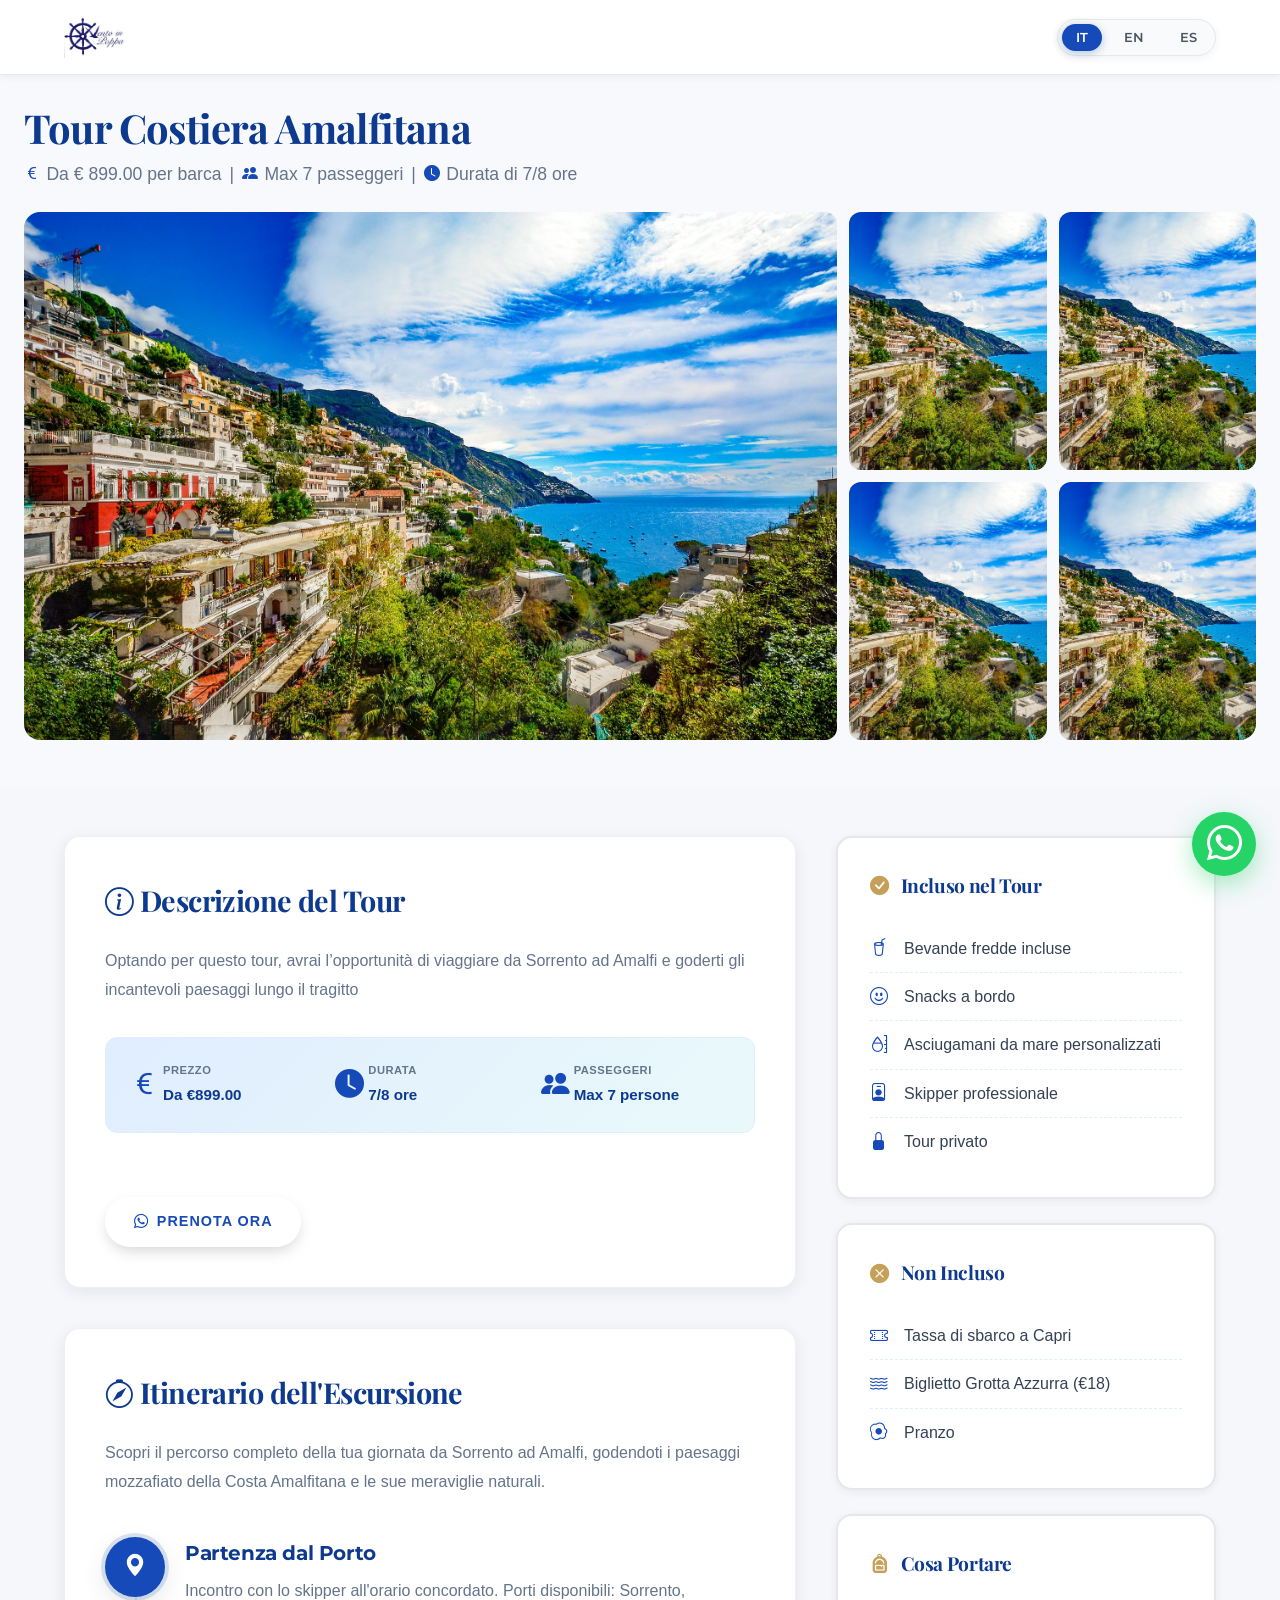
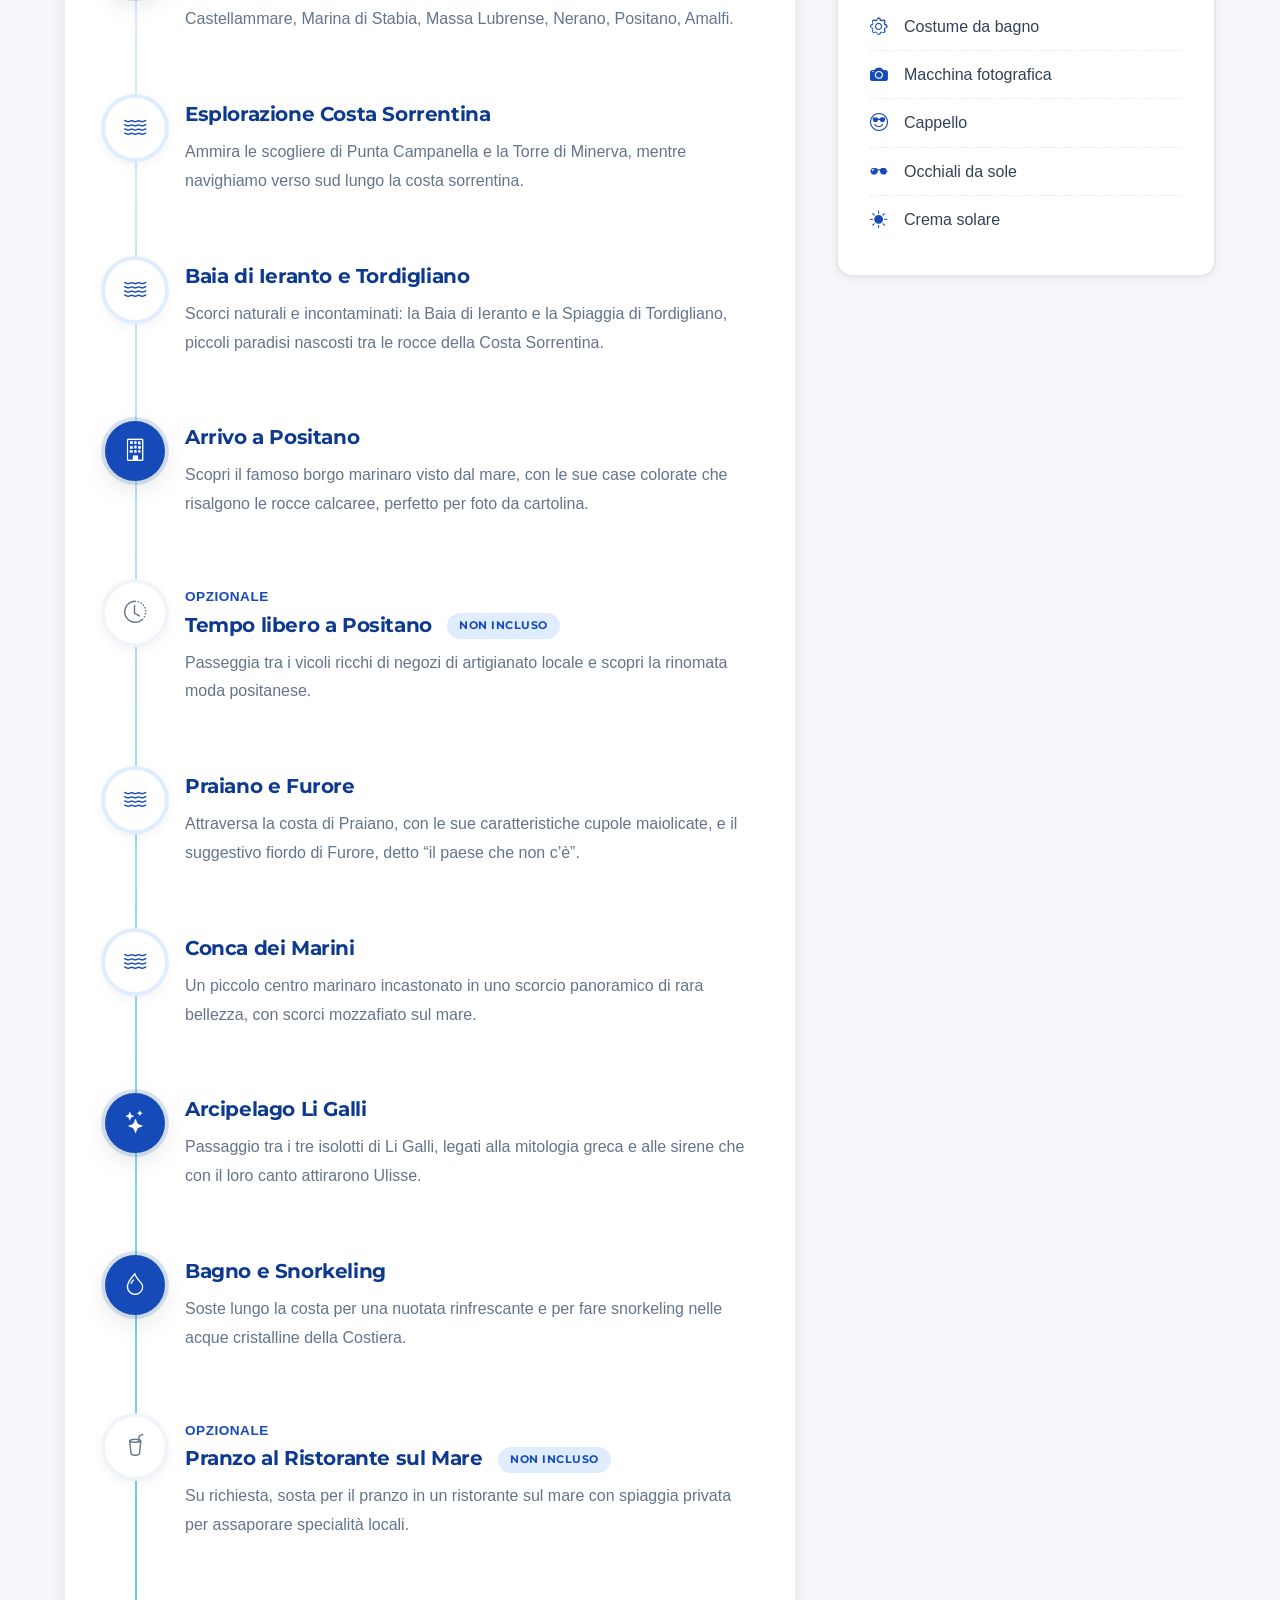
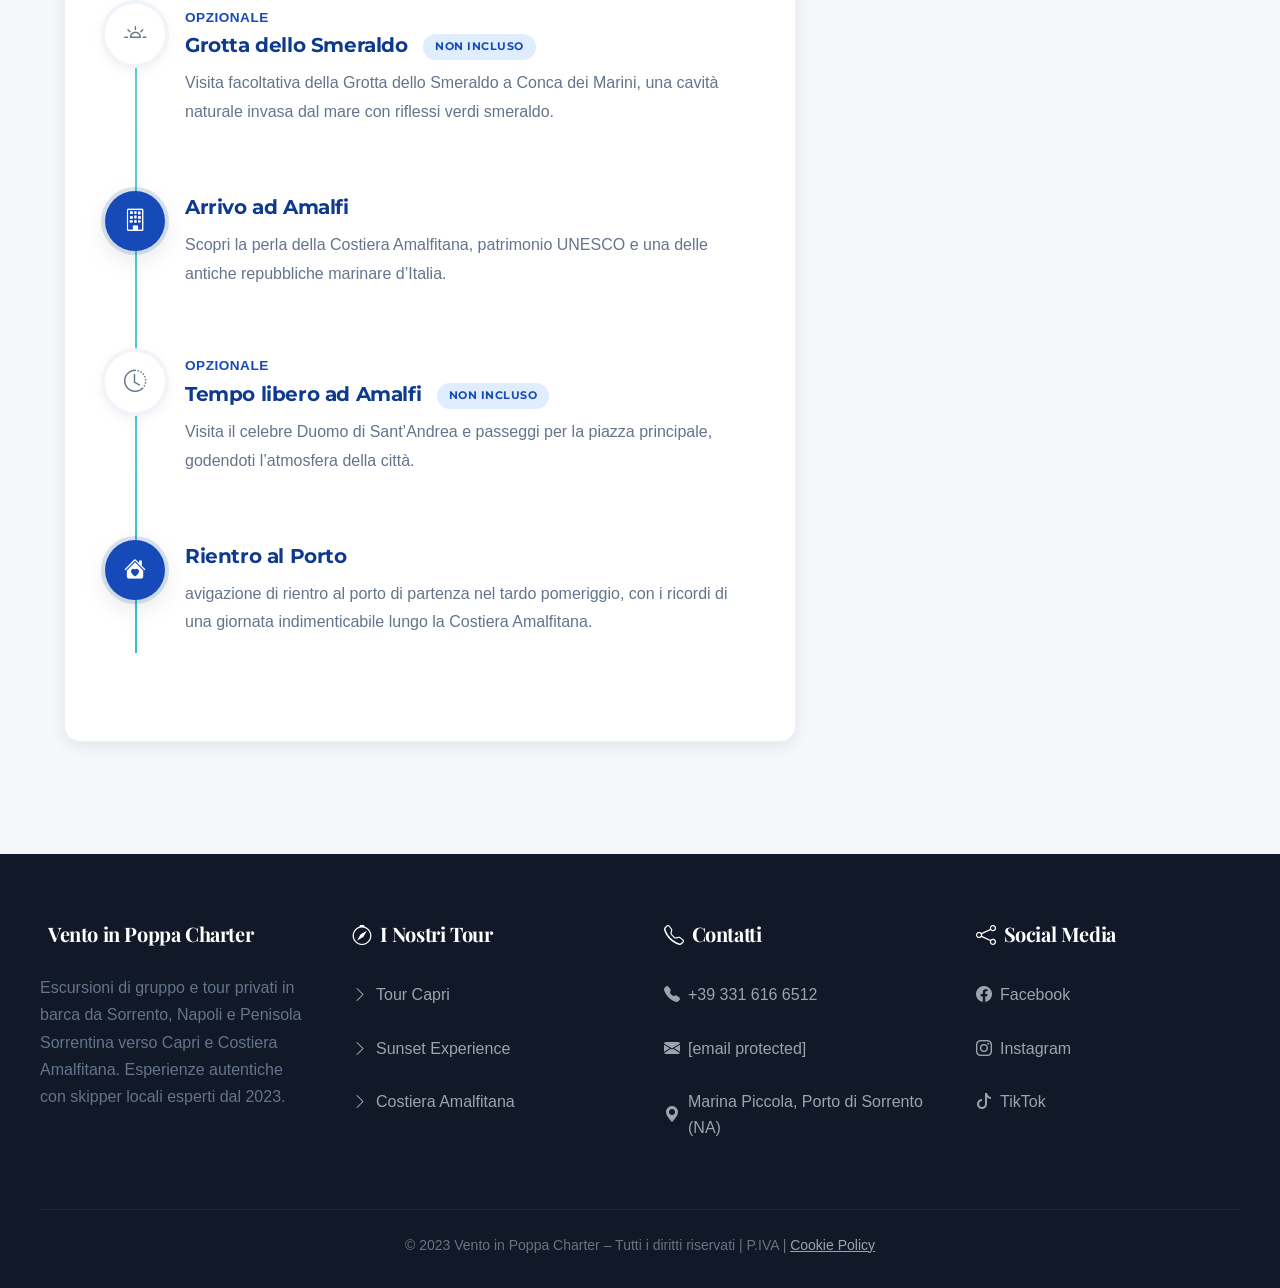
==== commit 15570772: "Add files via upload" ====
--- a/tour_amalfi/index.html
+++ b/tour_amalfi/index.html
@@ -1,13 +1,16 @@
 <!DOCTYPE html>
 <html lang="it">
+
 <head>
   <meta charset="UTF-8" />
   <meta name="viewport" content="width=device-width, initial-scale=1.0" />
 
   <!-- SEO Meta Tags -->
   <title>Tour Capri | Escursione in Barca da Sorrento | Vento in Poppa Charter</title>
-  <meta name="description" content="Tour privato in barca a Capri: esplora i Faraglioni, la Grotta Azzurra e le meraviglie dell'isola. 7-8 ore con skipper, bevande e snack inclusi. 799€." />
-  <meta name="keywords" content="tour Capri, escursione barca Capri, Grotta Azzurra, Faraglioni, gita barca Sorrento Capri" />
+  <meta name="description"
+    content="Tour privato in barca a Capri: esplora i Faraglioni, la Grotta Azzurra e le meraviglie dell'isola. 7-8 ore con skipper, bevande e snack inclusi. 799€." />
+  <meta name="keywords"
+    content="tour Capri, escursione barca Capri, Grotta Azzurra, Faraglioni, gita barca Sorrento Capri" />
   <link rel="canonical" href="https://www.ventoinpoppacharter.com/tour-capri" />
 
   <!-- Alternate Languages -->
@@ -20,275 +23,36 @@
 
   <!-- Bootstrap Icons CDN -->
   <link rel="stylesheet" href="https://cdn.jsdelivr.net/npm/bootstrap-icons@1.11.3/font/bootstrap-icons.css">
-  
-
-  <style>
-    /* ── Animazioni scroll extra (non nel detail.css base) ── */
-    .scroll-animate-left {
-      opacity: 0;
-      transform: translateX(-40px);
-      transition: opacity 0.8s ease, transform 0.8s ease;
-    }
-    .scroll-animate-left.animated {
-      opacity: 1;
-      transform: translateX(0);
-    }
-
-    .scroll-animate-right {
-      opacity: 0;
-      transform: translateX(40px);
-      transition: opacity 0.8s ease, transform 0.8s ease;
-    }
-    .scroll-animate-right.animated {
-      opacity: 1;
-      transform: translateX(0);
-    }
-
-    .scroll-animate-scale {
-      opacity: 0;
-      transform: scale(0.92);
-      transition: opacity 0.8s ease, transform 0.8s ease;
-    }
-    .scroll-animate-scale.animated {
-      opacity: 1;
-      transform: scale(1);
-    }
-
-    /* ── Tour badge (hero) ── */
-    .tour-badge {
-      display: inline-block;
-      background: rgba(197, 160, 89, 0.9);
-      color: #fff;
-      padding: 0.35rem 1rem;
-      border-radius: 999px;
-      font-size: 0.75rem;
-      font-weight: 700;
-      text-transform: uppercase;
-      letter-spacing: 1.2px;
-      backdrop-filter: blur(8px);
-    }
-
-    /* ── Gallery overlay ── */
-    .gallery-item {
-      position: relative;
-      overflow: hidden;
-    }
-    .gallery-item img {
-      width: 100%;
-      height: 100%;
-      object-fit: cover;
-      display: block;
-      transition: transform 0.4s ease;
-    }
-    .gallery-item:hover img {
-      transform: scale(1.06);
-    }
-    .gallery-overlay {
-      position: absolute;
-      inset: 0;
-      background: linear-gradient(to top, rgba(0,15,35,0.55) 0%, transparent 50%);
-      display: flex;
-      align-items: flex-end;
-      justify-content: center;
-      padding-bottom: 0.75rem;
-      opacity: 0;
-      transition: opacity 0.35s ease;
-    }
-    .gallery-item:hover .gallery-overlay {
-      opacity: 1;
-    }
-    .gallery-caption {
-      color: #fff;
-      font-size: 0.82rem;
-      font-weight: 600;
-      text-shadow: 0 2px 6px rgba(0,0,0,0.5);
-      letter-spacing: 0.4px;
-    }
-
-    /* ── Gallery section heading (fuori da .tour-section) ── */
-    .gallery-section {
-      background: linear-gradient(145deg, #ffffff 0%, #fcfdff 100%);
-      padding: 2.5rem;
-      border-radius: var(--radius-xl);
-      box-shadow: var(--shadow-lg);
-      border: 1px solid white;
-    }
-    .gallery-section h2 {
-      font-size: 1.8rem;
-      margin-bottom: 1.5rem;
-      display: flex;
-      align-items: center;
-      gap: 1rem;
-    }
-    .gallery-section h2 i {
-      color: var(--accent-teal);
-      font-size: 1.5rem;
-    }
-
-    /* ── Price card (sidebar) ── */
-    .price-card {
-      background: linear-gradient(145deg, #ffffff 0%, #f0f7ff 100%);
-      padding: 2rem;
-      border-radius: var(--radius-lg);
-      box-shadow: var(--shadow-md);
-      border: 1px solid rgba(0, 78, 152, 0.12);
-    }
-    .price-header {
-      text-align: center;
-      margin-bottom: 1.25rem;
-    }
-    .price-label {
-      font-size: 0.75rem;
-      font-weight: 700;
-      text-transform: uppercase;
-      letter-spacing: 1px;
-      color: var(--text-light);
-      margin-bottom: 0.25rem;
-    }
-    .price-amount {
-      font-family: 'Montserrat', sans-serif;
-      font-size: 2.4rem;
-      font-weight: 800;
-      color: var(--primary-blue-dark);
-    }
-    .price-features {
-      list-style: none;
-      margin-bottom: 1.5rem;
-    }
-    .price-features li {
-      display: flex;
-      align-items: center;
-      gap: 0.75rem;
-      padding: 0.5rem 0;
-      font-size: 0.9rem;
-      color: var(--text-main);
-      border-bottom: 1px dashed var(--primary-blue-light);
-    }
-    .price-features li:last-child { border-bottom: none; }
-    .price-features li i {
-      color: var(--accent-teal);
-      font-size: 1.1rem;
-      flex-shrink: 0;
-    }
-    .price-card .cta-button {
-      display: flex;
-      width: 100%;
-      min-width: unset;
-    }
-
-    /* ── timeline-time label ── */
-    .timeline-time {
-      display: inline-block;
-      font-size: 0.72rem;
-      font-weight: 700;
-      text-transform: uppercase;
-      letter-spacing: 0.8px;
-      color: var(--accent-teal);
-      margin-bottom: 0.3rem;
-    }
-    .timeline-time.optional {
-      color: var(--text-light);
-    }
-
-    /* ── Lightbox (questa pagina usa .lightbox-content wrapper) ── */
-    .lightbox {
-      display: none;
-      position: fixed;
-      inset: 0;
-      background: rgba(0, 10, 30, 0.95);
-      z-index: 9999;
-      align-items: center;
-      justify-content: center;
-      backdrop-filter: blur(5px);
-    }
-    .lightbox.active { display: flex; }
-    .lightbox-content {
-      position: relative;
-      max-width: 90vw;
-      max-height: 90vh;
-      display: flex;
-      align-items: center;
-      justify-content: center;
-    }
-    .lightbox-content img {
-      max-width: 100%;
-      max-height: 85vh;
-      object-fit: contain;
-      border-radius: 8px;
-      box-shadow: 0 0 50px rgba(0,0,0,0.5);
-    }
-    .lightbox-close {
-      position: fixed;
-      top: 1.5rem;
-      right: 1.5rem;
-      width: 56px; height: 56px;
-      background: rgba(255,255,255,0.1);
-      border: 1px solid rgba(255,255,255,0.2);
-      color: white;
-      border-radius: 50%;
-      display: flex;
-      align-items: center;
-      justify-content: center;
-      font-size: 1.6rem;
-      cursor: pointer;
-      backdrop-filter: blur(10px);
-      transition: all 0.3s ease;
-      z-index: 10000;
-    }
-    .lightbox-close:hover { background: white; color: var(--primary-blue); transform: scale(1.1) rotate(90deg); }
-
-    .lightbox-nav {
-      position: fixed;
-      top: 50%;
-      transform: translateY(-50%);
-      width: 56px; height: 56px;
-      background: rgba(255,255,255,0.1);
-      border: 1px solid rgba(255,255,255,0.2);
-      color: white;
-      border-radius: 50%;
-      display: flex;
-      align-items: center;
-      justify-content: center;
-      font-size: 1.6rem;
-      cursor: pointer;
-      backdrop-filter: blur(10px);
-      transition: all 0.3s ease;
-      z-index: 10000;
-    }
-    .lightbox-prev { left: 1.5rem; }
-    .lightbox-next { right: 1.5rem; }
-    .lightbox-nav:hover { background: white; color: var(--primary-blue); transform: translateY(-50%) scale(1.1); }
-
-    @media (max-width: 768px) {
-      .lightbox-nav { width: 44px; height: 44px; font-size: 1.3rem; }
-      .lightbox-prev { left: 0.6rem; }
-      .lightbox-next { right: 0.6rem; }
-      .lightbox-close { top: 0.8rem; right: 0.8rem; width: 44px; height: 44px; font-size: 1.3rem; }
-      .gallery-section { padding: 1.5rem; border-radius: 20px; }
-    }
-  </style>
-
-<link rel="stylesheet" href="../css/detail.css">
+
+
+ <link
+    href="https://fonts.googleapis.com/css2?family=Montserrat:wght@300;400;500;600;700&family=Playfair+Display:ital,wght@0,400;0,600;0,700;1,400&display=swap"
+    rel="stylesheet">
+
+  <link rel="stylesheet" href="../css/detail.css">
+  <link rel="stylesheet" href="../css/index.css">
 </head>
+
 <body>
 
   <!-- HEADER -->
   <header>
     <div class="nav-wrapper">
       <a href="/" class="logo" aria-label="Vento in Poppa Charter - Homepage">
-        <img src="immagini/logo-vento-in-poppa-charter.jpg" alt="Logo Vento in Poppa Charter" width="180" height="42">
+        <img src="../immagini/logo-vento-in-poppa-charter.jpg"
+          alt="Logo Vento in Poppa Charter - Escursioni in Barca Sorrento" width="180" height="42" loading="eager" />
       </a>
-      <nav>
+      <nav aria-label="Menu principale">
         <ul>
           <li><a href="/">Home</a></li>
           <li><a href="/#tours" data-translate="nav.tours">Tour</a></li>
           <li><a href="/#about" data-translate="nav.about">Chi Siamo</a></li>
           <li><a href="/#contact" data-translate="nav.contact">Contatti</a></li>
         </ul>
-        <div class="lang-switcher">
-          <button class="lang-btn active" data-lang="it">IT</button>
-          <button class="lang-btn" data-lang="en">EN</button>
-          <button class="lang-btn" data-lang="es">ES</button>
+        <div class="lang-switcher" role="group" aria-label="Selezione lingua">
+          <button class="lang-btn active" data-lang="it" aria-label="Italiano">IT</button>
+          <button class="lang-btn" data-lang="en" aria-label="English">EN</button>
+          <button class="lang-btn" data-lang="es" aria-label="Español">ES</button>
         </div>
       </nav>
       <button class="hamburger" aria-label="Apri menu di navigazione" aria-expanded="false">
@@ -301,66 +65,59 @@
 
   <!-- MAIN CONTENT -->
   <main>
-    <!-- HERO SECTION CON SLIDER -->
-    <section class="tour-hero">
-      <div class="hero-slider">
-        <div class="hero-slide hero-slide-1 active" style="background-image:url('https://images.unsplash.com/photo-1583489094828-77e6c21b5d97?w=1600');"></div>
-        <div class="hero-slide hero-slide-2" style="background-image:url('https://images.unsplash.com/photo-1566385101042-1a0aa0c1268c?w=1600');"></div>
-        <div class="hero-slide hero-slide-3" style="background-image:url('https://images.unsplash.com/photo-1590523741831-ab7e8b8f9c7f?w=1600');"></div>
-        <div class="hero-slide hero-slide-4" style="background-image:url('https://images.unsplash.com/photo-1527004013197-933c4bb611b3?w=1600');"></div>
-      </div>
-
-      <div class="tour-hero-content">
-        <span class="tour-badge" data-translate="tour.badge">Tour Privato</span>
-        <h1 class="tour-hero-title" data-translate="tour.title">Positano Amalfi</h1>
-        <p class="tour-hero-subtitle" data-translate="tour.subtitle">SE È VERO CHE UN PAESAGGIO È UNO STATO D’ANIMO ALLORA PREPARATI ALLA FELICITÀ!
- Con questa escursione ammirerai l’intera Costiera Amalfitana dal mare, restando affascinato dalla sua bellezza unica al mondo.</p>
-
-        <div class="tour-meta-box">
-          <div class="meta-item">
-            <div class="meta-icon">
-              <i class="bi bi-clock"></i>
+
+
+    <!-- HERO SECTION CON GALLERY -->
+    <section class="tour-hero-new">
+      <div class="hero-new-container">
+        <!-- Titolo e prezzo con icone -->
+        <div class="hero-new-header">
+          <h1 class="hero-new-title" data-translate="tour.title">Tour Costiera Amalfitana</h1>
+          <div class="hero-new-price">
+            <span class="price-item">
+              <i class="bi bi-currency-euro"></i>
+              <span data-translate="tour.price.amount">Da € 899.00 per barca</span>
+            </span>
+            <span class="price-separator">|</span>
+            <span class="price-item">
+              <i class="bi bi-people-fill"></i>
+              <span data-translate="tour.price.people">Max 7 passeggeri</span>
+            </span>
+            <span class="price-separator">|</span>
+            <span class="price-item">
+              <i class="bi bi-clock-fill"></i>
+              <span data-translate="tour.price.duration">Durata di 7/8 ore</span>
+            </span>
+          </div>
+        </div>
+
+        <!-- Gallery Grid -->
+        <div class="hero-gallery">
+          <!-- Immagine principale -->
+          <div class="hero-gallery-main" onclick="openLightbox(0)">
+            <img src="../immagini/amalfi-coast.jpg"
+              alt="Tour Capri - Vista panoramica dei Faraglioni di Capri con barca" loading="eager">
+          </div>
+
+          <!-- 4 Immagini secondarie -->
+          <div class="hero-gallery-thumbs">
+            <div class="hero-gallery-thumb" onclick="openLightbox(1)">
+              <img src="../immagini/amalfi-coast.jpg" alt="Faraglioni di Capri al tramonto"
+                loading="lazy">
             </div>
-            <div class="meta-text-wrapper">
-              <span class="meta-label" data-translate="tour.duration">Durata</span>
-              <span class="meta-value">7-8h</span>
+            <div class="hero-gallery-thumb" onclick="openLightbox(2)">
+              <img src="../immagini/amalfi-coast.jpg" alt="Costa di Capri con acque cristalline"
+                loading="lazy">
             </div>
-          </div>
-          <div class="meta-item">
-            <div class="meta-icon">
-              <i class="bi bi-people"></i>
+            <div class="hero-gallery-thumb" onclick="openLightbox(3)">
+              <img src="../immagini/amalfi-coast.jpg" alt="Mare cristallino e grotte di Capri"
+                loading="lazy">
             </div>
-            <div class="meta-text-wrapper">
-              <span class="meta-label" data-translate="tour.maxpeople">Max persone</span>
-              <span class="meta-value">7 Pax</span>
-            </div>
-          </div>
-          <div class="meta-item">
-            <div class="meta-icon">
-              <i class="bi bi-geo-alt"></i>
-            </div>
-            <div class="meta-text-wrapper">
-              <span class="meta-label" data-translate="tour.departure">Partenza</span>
-              <span class="meta-value">Sorrento</span>
-            </div>
-          </div>
-          <div class="meta-item meta-item--price">
-            <div class="meta-icon meta-icon--gold">
-              <i class="bi bi-cash-coin"></i>
-            </div>
-            <div class="meta-text-wrapper">
-              <span class="meta-label" data-translate="price.from">A partire da</span>
-              <span class="meta-value meta-value--price">€899</span>
+            <div class="hero-gallery-thumb" onclick="openLightbox(4)">
+              <img src="../immagini/amalfi-coast.jpg" alt="Barca privata a Capri" loading="lazy">
             </div>
           </div>
         </div>
-
-        <a href="https://wa.me/393316166512?text=Ciao!%20Vorrei%20prenotare%20il%20tour%20Positano%20Amalfi"
-           class="cta-button" target="_blank" rel="noopener noreferrer"
-           aria-label="Prenota tour su WhatsApp">
-          <i class="bi bi-whatsapp"></i>
-          <span data-translate="button.book">Prenota Ora</span>
-        </a>
       </div>
     </section>
 
@@ -371,559 +128,710 @@
         <div class="tour-main">
 
           <!-- DESCRIZIONE -->
-          <div class="tour-section scroll-animate">
-            <h2><i class="bi bi-info-circle"></i> <span data-translate="section.description">Descrizione del Tour</span></h2>
-            <p data-translate="content.desc1">Optando per questo tour, avrai l’opportunità di viaggiare da Sorrento ad Amalfi e goderti gli incantevoli paesaggi lungo il tragitto,</p>
+          <article class="tour-section scroll-animate">
+            <h2><i class="bi bi-info-circle" aria-hidden="true"></i> <span
+                data-translate="section.description">Descrizione del Tour</span>
+            </h2>
+            <p data-translate="content.desc1">Optando per questo tour, avrai l’opportunità di viaggiare da Sorrento ad
+              Amalfi e goderti gli incantevoli paesaggi lungo il tragitto
+            </p>
             <p data-translate="content.desc2"></p>
+
+            <!-- Informazioni Tour -->
+            <div class="tour-info-box">
+              <div class="tour-info-item">
+                <i class="bi bi-currency-euro"></i>
+                <div>
+                  <span class="info-label" data-translate="info.price.label">Prezzo</span>
+                  <span class="info-value" data-translate="info.price.value">Da €899.00</span>
+                </div>
+              </div>
+              <div class="tour-info-item">
+                <i class="bi bi-clock-fill"></i>
+                <div>
+                  <span class="info-label" data-translate="info.duration.label">Durata</span>
+                  <span class="info-value" data-translate="info.duration.value">7/8 ore</span>
+                </div>
+              </div>
+              <div class="tour-info-item">
+                <i class="bi bi-people-fill"></i>
+                <div>
+                  <span class="info-label" data-translate="info.people.label">Passeggeri</span>
+                  <span class="info-value" data-translate="info.people.value">Max 7 persone</span>
+                </div>
+              </div>
+            </div>
+
+            <a href="https://wa.me/393316166512?text=Ciao,%20vorrei%20prenotare%20il%20Tour%20Capri"
+              class="cta-button cta-description" aria-label="Prenota tour Capri su WhatsApp">
+              <i class="bi bi-whatsapp"></i>
+              <span data-translate="button.book">Prenota Ora</span>
+            </a>
+          </article>
+          <!-- INFO CARDS - MOBILE ONLY (appaiono dopo la descrizione su mobile) -->
+          <div class="info-cards-mobile">
+            <!-- INCLUSO -->
+            <div class="info-card">
+              <h3>
+                <i class="bi bi-check-circle-fill"></i>
+                <span data-translate="included.title">Incluso nel Tour</span>
+              </h3>
+              <ul>
+                <li>
+                  <i class="bi bi-cup-straw"></i>
+                  <span data-translate="included.drinks">Bevande fredde incluse</span>
+                </li>
+                <li>
+                  <i class="bi bi-emoji-smile"></i>
+                  <span data-translate="included.snacks">Snacks a bordo</span>
+                </li>
+                <li>
+                  <i class="bi bi-moisture"></i>
+                  <span data-translate="included.towels">Asciugamani da mare personalizzati</span>
+                </li>
+                <li>
+                  <i class="bi bi-person-badge"></i>
+                  <span data-translate="included.skipper">Skipper professionale</span>
+                </li>
+                <li>
+                  <i class="bi bi-lock-fill"></i>
+                  <span data-translate="included.private">Tour privato</span>
+                </li>
+              </ul>
+            </div>
+
+            <!-- NON INCLUSO -->
+            <div class="info-card">
+              <h3>
+                <i class="bi bi-x-circle-fill"></i>
+                <span data-translate="notincluded.title">Non Incluso</span>
+              </h3>
+              <ul>
+                <li>
+                  <i class="bi bi-ticket-perforated"></i>
+                  <span data-translate="notincluded.tax">Tassa di sbarco a Capri</span>
+                </li>
+                <li>
+                  <i class="bi bi-water"></i>
+                  <span data-translate="notincluded.bluegrotto">Biglietto Grotta Azzurra (€18)</span>
+                </li>
+                <li>
+                  <i class="bi bi-egg-fried"></i>
+                  <span data-translate="notincluded.lunch">Pranzo</span>
+                </li>
+              </ul>
+            </div>
+
+            <!-- COSA PORTARE -->
+            <div class="info-card">
+              <h3>
+                <i class="bi bi-backpack-fill"></i>
+                <span data-translate="tobring.title">Cosa Portare</span>
+              </h3>
+              <ul>
+                <li>
+                  <i class="bi bi-gear"></i>
+                  <span data-translate="tobring.swimsuit">Costume da bagno</span>
+                </li>
+                <li>
+                  <i class="bi bi-camera-fill"></i>
+                  <span data-translate="tobring.camera">Macchina fotografica</span>
+                </li>
+                <li>
+                  <i class="bi bi-emoji-sunglasses"></i>
+                  <span data-translate="tobring.hat">Cappello</span>
+                </li>
+                <li>
+                  <i class="bi bi-sunglasses"></i>
+                  <span data-translate="tobring.sunglasses">Occhiali da sole</span>
+                </li>
+                <li>
+                  <i class="bi bi-sun-fill"></i>
+                  <span data-translate="tobring.sunscreen">Crema solare</span>
+                </li>
+              </ul>
+            </div>
           </div>
 
-    
-       <!-- TIMELINE UNIFICATA -->
-<div class="tour-section scroll-animate">
-  <h2><i class="bi bi-compass"></i> <span data-translate="section.itinerary">Itinerario dell'Escursione</span></h2>
-  <p data-translate="content.itinerary.intro">Scopri il percorso completo della tua giornata da Sorrento ad Amalfi, godendoti i paesaggi mozzafiato della Costa Amalfitana e le sue meraviglie naturali.</p>
-
-  <div class="timeline-container">
-    <div class="timeline-line"></div>
-
-    <!-- PARTENZA -->
-    <div class="timeline-item scroll-animate-left">
-      <div class="timeline-icon highlight">
-        <i class="bi bi-geo-alt-fill"></i>
-      </div>
-      <div class="timeline-content">
-        <span class="timeline-time">Mattina</span>
-        <h3 class="timeline-title" data-translate="timeline.departure.title">Partenza dal Porto</h3>
-        <p class="timeline-desc" data-translate="timeline.departure.desc">Incontro con lo skipper all'orario concordato. Porti disponibili: Sorrento, Castellammare, Marina di Stabia, Massa Lubrense, Nerano, Positano, Amalfi.</p>
+
+          <!-- TIMELINE UNIFICATA -->
+          <section class="tour-section scroll-animate">
+            <h2><i class="bi bi-compass" aria-hidden="true"></i> <span data-translate="section.itinerary">Itinerario
+                dell'Escursione</span>
+            </h2>
+            <p class="itinerary-intro" data-translate="content.itinerary.intro">Scopri il percorso completo della tua
+              giornata da Sorrento ad
+              Amalfi, godendoti i paesaggi mozzafiato della Costa Amalfitana e le sue meraviglie naturali.</p>
+
+            <div class="timeline">
+              <div class="timeline-line" aria-hidden="true"></div>
+
+              <!-- PARTENZA -->
+              <div class="timeline-item">
+                <div class="timeline-icon highlight">
+                  <i class="bi bi-geo-alt-fill"></i>
+                </div>
+                <div class="timeline-content">
+                
+                  <h3 class="timeline-title" data-translate="timeline.departure.title">Partenza dal Porto</h3>
+                  <p class="timeline-desc" data-translate="timeline.departure.desc">Incontro con lo skipper all'orario
+                    concordato. Porti disponibili: Sorrento, Castellammare, Marina di Stabia, Massa Lubrense, Nerano,
+                    Positano, Amalfi.</p>
+                </div>
+              </div>
+
+              <!-- COSTA SORRENTINA -->
+              <div class="timeline-item">
+                <div class="timeline-icon">
+                  <i class="bi bi-water"></i>
+                </div>
+                <div class="timeline-content">
+                
+                  <h3 class="timeline-title" data-translate="timeline.coast.title">Esplorazione Costa Sorrentina</h3>
+                  <p class="timeline-desc" data-translate="timeline.coast.desc">Ammira le scogliere di Punta Campanella
+                    e la Torre di Minerva, mentre navighiamo verso sud lungo la costa sorrentina.</p>
+                </div>
+              </div>
+
+              <!-- BAIAS E FIORDI -->
+              <div class="timeline-item">
+                <div class="timeline-icon">
+                  <i class="bi bi-water"></i>
+                </div>
+                <div class="timeline-content">
+          
+                  <h3 class="timeline-title" data-translate="timeline.bays.title">Baia di Ieranto e Tordigliano</h3>
+                  <p class="timeline-desc" data-translate="timeline.bays.desc">Scorci naturali e incontaminati: la Baia
+                    di Ieranto e la Spiaggia di Tordigliano, piccoli paradisi nascosti tra le rocce della Costa
+                    Sorrentina.</p>
+                </div>
+              </div>
+
+              <!-- POSITANO -->
+              <div class="timeline-item">
+                <div class="timeline-icon highlight">
+                  <i class="bi bi-building"></i>
+                </div>
+                <div class="timeline-content">
+                
+                  <h3 class="timeline-title" data-translate="timeline.positano.title">Arrivo a Positano</h3>
+                  <p class="timeline-desc" data-translate="timeline.positano.desc">Scopri il famoso borgo marinaro visto
+                    dal mare, con le sue case colorate che risalgono le rocce calcaree, perfetto per foto da cartolina.
+                  </p>
+                </div>
+              </div>
+
+              <!-- TEMPO LIBERO A POSITANO -->
+              <div class="timeline-item">
+                <div class="timeline-icon optional">
+                  <i class="bi bi-clock-history"></i>
+                </div>
+                <div class="timeline-content optional">
+                  <span class="timeline-time optional">Opzionale</span>
+                  <h3 class="timeline-title">
+                    <span data-translate="timeline.freetime.positano">Tempo libero a Positano</span>
+                    <span class="optional-badge">Non incluso</span>
+                  </h3>
+                  <p class="timeline-desc" data-translate="timeline.freetime.positano.desc">Passeggia tra i vicoli
+                    ricchi di negozi di artigianato locale e scopri la rinomata moda positanese.</p>
+                </div>
+              </div>
+
+              <!-- FIUMICELLO E PRAIANO -->
+              <div class="timeline-item">
+                <div class="timeline-icon">
+                  <i class="bi bi-water"></i>
+                </div>
+                <div class="timeline-content">
+      
+                  <h3 class="timeline-title" data-translate="timeline.praiano.title">Praiano e Furore</h3>
+                  <p class="timeline-desc" data-translate="timeline.praiano.desc">Attraversa la costa di Praiano, con le
+                    sue caratteristiche cupole maiolicate, e il suggestivo fiordo di Furore, detto “il paese che non
+                    c’è”.</p>
+                </div>
+              </div>
+
+              <!-- CONCA DEI MARINI -->
+              <div class="timeline-item">
+                <div class="timeline-icon">
+                  <i class="bi bi-water"></i>
+                </div>
+                <div class="timeline-content">
+        
+                  <h3 class="timeline-title" data-translate="timeline.conca.title">Conca dei Marini</h3>
+                  <p class="timeline-desc" data-translate="timeline.conca.desc">Un piccolo centro marinaro incastonato
+                    in uno scorcio panoramico di rara bellezza, con scorci mozzafiato sul mare.</p>
+                </div>
+              </div>
+
+              <!-- LI GALLI -->
+              <div class="timeline-item">
+                <div class="timeline-icon highlight">
+                  <i class="bi bi-stars"></i>
+                </div>
+                <div class="timeline-content">
+            
+                  <h3 class="timeline-title" data-translate="timeline.galli.title">Arcipelago Li Galli</h3>
+                  <p class="timeline-desc" data-translate="timeline.galli.desc">Passaggio tra i tre isolotti di Li
+                    Galli, legati alla mitologia greca e alle sirene che con il loro canto attirarono Ulisse.</p>
+                </div>
+              </div>
+
+              <!-- BAGNO E SNORKELING -->
+              <div class="timeline-item">
+                <div class="timeline-icon highlight">
+                  <i class="bi bi-droplet"></i>
+                </div>
+                <div class="timeline-content">
+            
+                  <h3 class="timeline-title" data-translate="timeline.swim.title">Bagno e Snorkeling</h3>
+                  <p class="timeline-desc" data-translate="timeline.swim.desc">Soste lungo la costa per una nuotata
+                    rinfrescante e per fare snorkeling nelle acque cristalline della Costiera.</p>
+                </div>
+              </div>
+
+              <!-- PRANZO OPZIONALE -->
+              <div class="timeline-item">
+                <div class="timeline-icon optional">
+                  <i class="bi bi-cup-straw"></i>
+                </div>
+                <div class="timeline-content optional">
+                  <span class="timeline-time optional">Opzionale</span>
+                  <h3 class="timeline-title">
+                    <span data-translate="timeline.lunch.title">Pranzo al Ristorante sul Mare</span>
+                    <span class="optional-badge">Non incluso</span>
+                  </h3>
+                  <p class="timeline-desc" data-translate="timeline.lunch.desc">Su richiesta, sosta per il pranzo in un
+                    ristorante sul mare con spiaggia privata per assaporare specialità locali.</p>
+                </div>
+              </div>
+
+              <!-- GROTTA DELLO SMERALDO -->
+              <div class="timeline-item">
+                <div class="timeline-icon optional">
+                  <i class="bi bi-brightness-alt-high"></i>
+                </div>
+                <div class="timeline-content optional">
+                  <span class="timeline-time optional">Opzionale</span>
+                  <h3 class="timeline-title">
+                    <span data-translate="timeline.smeraldo.title">Grotta dello Smeraldo</span>
+                    <span class="optional-badge">Non incluso</span>
+                  </h3>
+                  <p class="timeline-desc" data-translate="timeline.smeraldo.desc">Visita facoltativa della Grotta dello
+                    Smeraldo a Conca dei Marini, una cavità naturale invasa dal mare con riflessi verdi smeraldo.</p>
+                </div>
+              </div>
+
+              <!-- AMALFI -->
+              <div class="timeline-item">
+                <div class="timeline-icon highlight">
+                  <i class="bi bi-building"></i>
+                </div>
+                <div class="timeline-content">
+     
+                  <h3 class="timeline-title" data-translate="timeline.amalfi.title">Arrivo ad Amalfi</h3>
+                  <p class="timeline-desc" data-translate="timeline.amalfi.desc">Scopri la perla della Costiera
+                    Amalfitana, patrimonio UNESCO e una delle antiche repubbliche marinare d’Italia.</p>
+                </div>
+              </div>
+
+              <!-- TEMPO LIBERO AD AMALFI -->
+              <div class="timeline-item">
+                <div class="timeline-icon optional">
+                  <i class="bi bi-clock-history"></i>
+                </div>
+                <div class="timeline-content optional">
+                  <span class="timeline-time optional">Opzionale</span>
+                  <h3 class="timeline-title">
+                    <span data-translate="timeline.freetime.amalfi">Tempo libero ad Amalfi</span>
+                    <span class="optional-badge">Non incluso</span>
+                  </h3>
+                  <p class="timeline-desc" data-translate="timeline.freetime.amalfi.desc">Visita il celebre Duomo di
+                    Sant’Andrea e passeggi per la piazza principale, godendoti l’atmosfera della città.</p>
+                </div>
+              </div>
+
+
+              <!-- RIENTRO -->
+              <div class="timeline-item">
+                <div class="timeline-icon highlight" aria-hidden="true">
+                  <i class="bi bi-house-heart-fill"></i>
+                </div>
+                <div class="timeline-content">
+                  <h3 class="timeline-title" data-translate="timeline.return.title">Rientro al Porto</h3>
+                  <p class="timeline-desc" data-translate="timeline.return.desc">avigazione di rientro al porto di
+                    partenza nel tardo pomeriggio, con i ricordi di una giornata indimenticabile lungo la Costiera
+                    Amalfitana.</p>
+                </div>
+              </div>
+
+            </div>
+          </section>
+
+        </div>
+
+
+        <!-- SIDEBAR (visibile solo desktop) -->
+        <aside class="tour-sidebar">
+
+
+          <!-- INCLUSO -->
+          <div class="info-card">
+            <h3>
+              <i class="bi bi-check-circle-fill"></i>
+              <span data-translate="included.title">Incluso nel Tour</span>
+            </h3>
+            <ul>
+              <li>
+                <i class="bi bi-cup-straw"></i>
+                <span data-translate="included.drinks">Bevande fredde incluse</span>
+              </li>
+              <li>
+                <i class="bi bi-emoji-smile"></i>
+                <span data-translate="included.snacks">Snacks a bordo</span>
+              </li>
+              <li>
+                <i class="bi bi-moisture"></i>
+                <span data-translate="included.towels">Asciugamani da mare personalizzati</span>
+              </li>
+              <li>
+                <i class="bi bi-person-badge"></i>
+                <span data-translate="included.skipper">Skipper professionale</span>
+              </li>
+              <li>
+                <i class="bi bi-lock-fill"></i>
+                <span data-translate="included.private">Tour privato</span>
+              </li>
+            </ul>
+          </div>
+
+          <!-- NON INCLUSO -->
+          <div class="info-card">
+            <h3>
+              <i class="bi bi-x-circle-fill"></i>
+              <span data-translate="notincluded.title">Non Incluso</span>
+            </h3>
+            <ul>
+              <li>
+                <i class="bi bi-ticket-perforated"></i>
+                <span data-translate="notincluded.tax">Tassa di sbarco a Capri</span>
+              </li>
+              <li>
+                <i class="bi bi-water"></i>
+                <span data-translate="notincluded.bluegrotto">Biglietto Grotta Azzurra (€18)</span>
+              </li>
+              <li>
+                <i class="bi bi-egg-fried"></i>
+                <span data-translate="notincluded.lunch">Pranzo</span>
+              </li>
+            </ul>
+          </div>
+
+          <!-- COSA PORTARE -->
+          <div class="info-card">
+            <h3>
+              <i class="bi bi-backpack-fill"></i>
+              <span data-translate="tobring.title">Cosa Portare</span>
+            </h3>
+            <ul>
+              <li>
+                <i class="bi bi-gear"></i>
+                <span data-translate="tobring.swimsuit">Costume da bagno</span>
+              </li>
+              <li>
+                <i class="bi bi-camera-fill"></i>
+                <span data-translate="tobring.camera">Macchina fotografica</span>
+              </li>
+              <li>
+                <i class="bi bi-emoji-sunglasses"></i>
+                <span data-translate="tobring.hat">Cappello</span>
+              </li>
+              <li>
+                <i class="bi bi-sunglasses"></i>
+                <span data-translate="tobring.sunglasses">Occhiali da sole</span>
+              </li>
+              <li>
+                <i class="bi bi-sun-fill"></i>
+                <span data-translate="tobring.sunscreen">Crema solare</span>
+              </li>
+            </ul>
+          </div>
+        </aside>
       </div>
     </div>
-
-    <!-- COSTA SORRENTINA -->
-    <div class="timeline-item scroll-animate-left">
-      <div class="timeline-icon">
-        <i class="bi bi-water"></i>
+  </main>
+<!-- LIGHTBOX -->
+  <div id="lightbox" class="lightbox" onclick="closeLightbox(event)">
+    <button class="lightbox-close" aria-label="Chiudi lightbox">&times;</button>
+    <button class="lightbox-prev" onclick="changeLightboxImage(-1, event)" aria-label="Immagine precedente">&#10094;</button>
+    <img id="lightbox-img" src="" alt="Immagine tour Capri">
+    <button class="lightbox-next" onclick="changeLightboxImage(1, event)" aria-label="Immagine successiva">&#10095;</button>
+  </div>
+
+  <!-- WHATSAPP FLOATING -->
+  <a href="https://wa.me/393316166512?text=Ciao,%20vorrei%20informazioni%20sul%20Tour%20Capri"
+    class="whatsapp" aria-label="Contattaci su WhatsApp" target="_blank" rel="noopener">
+    <i class="bi bi-whatsapp"></i>
+  </a>
+<!-- FOOTER -->
+  <footer role="contentinfo">
+    <div class="footer-inner">
+      <div class="footer-col">
+        <h3 id="footerBrand">
+          <i class="bi bi-sailboat"></i>
+          Vento in Poppa Charter
+        </h3>
+        <p id="footerDesc">
+          Escursioni di gruppo e tour privati in barca da Sorrento, Napoli e Penisola Sorrentina verso Capri e Costiera Amalfitana. Esperienze autentiche con skipper locali esperti dal 2023.
+        </p>
       </div>
-      <div class="timeline-content">
-        <span class="timeline-time">9:30 - 10:00</span>
-        <h3 class="timeline-title" data-translate="timeline.coast.title">Esplorazione Costa Sorrentina</h3>
-        <p class="timeline-desc" data-translate="timeline.coast.desc">Ammira le scogliere di Punta Campanella e la Torre di Minerva, mentre navighiamo verso sud lungo la costa sorrentina.</p>
+
+      <div class="footer-col">
+        <h3 id="footerToursTitle">
+          <i class="bi bi-compass"></i>
+          I Nostri Tour
+        </h3>
+        <a href="tour-capri.html" class="footer-link" id="footerCapri">
+          <i class="bi bi-chevron-right"></i> Tour Capri
+        </a>
+        <a href="tour-sunset.html" class="footer-link" id="footerSunset">
+          <i class="bi bi-chevron-right"></i> Sunset Experience
+        </a>
+        <a href="tour-costiera-amalfitana.html" class="footer-link" id="footerAmalfi">
+          <i class="bi bi-chevron-right"></i> Costiera Amalfitana
+        </a>
+      </div>
+
+      <div class="footer-col">
+        <h3 id="footerContactsTitle">
+          <i class="bi bi-telephone"></i>
+          Contatti
+        </h3>
+        <a href="tel:+393316166512" class="footer-link" id="footerPhone">
+          <i class="bi bi-telephone-fill"></i> +39 331 616 6512
+        </a>
+        <a href="/cdn-cgi/l/email-protection#6a03040c052a1c0f041e0503041a051a1a0b44090507" class="footer-link" id="footerEmail">
+          <i class="bi bi-envelope-fill"></i> <span class="__cf_email__" data-cfemail="056c6b636a4573606b716a6c6b756a7575642b666a68">[email&#160;protected]</span>
+        </a>
+        <div class="footer-link" id="footerAddress">
+          <i class="bi bi-geo-alt-fill"></i> Marina Piccola, Porto di Sorrento (NA)
+        </div>
+      </div>
+
+      <div class="footer-col">
+        <h3 id="footerSocialTitle">
+          <i class="bi bi-share"></i>
+          Social Media
+        </h3>
+        <a href="https://www.facebook.com/ventoinpoppacharter" class="footer-link" target="_blank" rel="noopener noreferrer">
+          <i class="bi bi-facebook"></i> Facebook
+        </a>
+        <a href="https://www.instagram.com/ventoinpoppacharter" class="footer-link" target="_blank" rel="noopener noreferrer">
+          <i class="bi bi-instagram"></i> Instagram
+        </a>
+        <a href="https://www.tiktok.com/@ventoinpoppacharter" class="footer-link" target="_blank" rel="noopener noreferrer">
+          <i class="bi bi-tiktok"></i> TikTok
+        </a>
       </div>
     </div>
 
-    <!-- BAIAS E FIORDI -->
-    <div class="timeline-item scroll-animate-left">
-      <div class="timeline-icon">
-        <i class="bi bi-water"></i>
-      </div>
-      <div class="timeline-content">
-        <span class="timeline-time">10:00 - 10:30</span>
-        <h3 class="timeline-title" data-translate="timeline.bays.title">Baia di Ieranto e Tordigliano</h3>
-        <p class="timeline-desc" data-translate="timeline.bays.desc">Scorci naturali e incontaminati: la Baia di Ieranto e la Spiaggia di Tordigliano, piccoli paradisi nascosti tra le rocce della Costa Sorrentina.</p>
-      </div>
+    <div class="footer-bottom">
+      <span id="copyright">© 2023 Vento in Poppa Charter – Tutti i diritti riservati | P.IVA  |</span>
+      <a href="cookie-policy.html" id="cookieLink">Cookie Policy</a>
     </div>
-
-    <!-- POSITANO -->
-    <div class="timeline-item scroll-animate-left">
-      <div class="timeline-icon highlight">
-        <i class="bi bi-building"></i>
-      </div>
-      <div class="timeline-content">
-        <span class="timeline-time">10:30 - 11:00</span>
-        <h3 class="timeline-title" data-translate="timeline.positano.title">Arrivo a Positano</h3>
-        <p class="timeline-desc" data-translate="timeline.positano.desc">Scopri il famoso borgo marinaro visto dal mare, con le sue case colorate che risalgono le rocce calcaree, perfetto per foto da cartolina.</p>
-      </div>
-    </div>
-
-    <!-- TEMPO LIBERO A POSITANO -->
-    <div class="timeline-item scroll-animate-left">
-      <div class="timeline-icon optional">
-        <i class="bi bi-clock-history"></i>
-      </div>
-      <div class="timeline-content optional">
-        <span class="timeline-time optional">Opzionale</span>
-        <h3 class="timeline-title">
-          <span data-translate="timeline.freetime.positano">Tempo libero a Positano</span>
-          <span class="optional-badge">Non incluso</span>
-        </h3>
-        <p class="timeline-desc" data-translate="timeline.freetime.positano.desc">Passeggia tra i vicoli ricchi di negozi di artigianato locale e scopri la rinomata moda positanese.</p>
-      </div>
-    </div>
-
-    <!-- FIUMICELLO E PRAIANO -->
-    <div class="timeline-item scroll-animate-left">
-      <div class="timeline-icon">
-        <i class="bi bi-water"></i>
-      </div>
-      <div class="timeline-content">
-        <span class="timeline-time">11:00 - 11:30</span>
-        <h3 class="timeline-title" data-translate="timeline.praiano.title">Praiano e Furore</h3>
-        <p class="timeline-desc" data-translate="timeline.praiano.desc">Attraversa la costa di Praiano, con le sue caratteristiche cupole maiolicate, e il suggestivo fiordo di Furore, detto “il paese che non c’è”.</p>
-      </div>
-    </div>
-
-    <!-- CONCA DEI MARINI -->
-    <div class="timeline-item scroll-animate-left">
-      <div class="timeline-icon">
-        <i class="bi bi-water"></i>
-      </div>
-      <div class="timeline-content">
-        <span class="timeline-time">11:30 - 12:00</span>
-        <h3 class="timeline-title" data-translate="timeline.conca.title">Conca dei Marini</h3>
-        <p class="timeline-desc" data-translate="timeline.conca.desc">Un piccolo centro marinaro incastonato in uno scorcio panoramico di rara bellezza, con scorci mozzafiato sul mare.</p>
-      </div>
-    </div>
-
-    <!-- LI GALLI -->
-    <div class="timeline-item scroll-animate-left">
-      <div class="timeline-icon highlight">
-        <i class="bi bi-stars"></i>
-      </div>
-      <div class="timeline-content">
-        <span class="timeline-time">12:00 - 12:30</span>
-        <h3 class="timeline-title" data-translate="timeline.galli.title">Arcipelago Li Galli</h3>
-        <p class="timeline-desc" data-translate="timeline.galli.desc">Passaggio tra i tre isolotti di Li Galli, legati alla mitologia greca e alle sirene che con il loro canto attirarono Ulisse.</p>
-      </div>
-    </div>
-
-    <!-- BAGNO E SNORKELING -->
-    <div class="timeline-item scroll-animate-left">
-      <div class="timeline-icon highlight">
-        <i class="bi bi-droplet"></i>
-      </div>
-      <div class="timeline-content">
-        <span class="timeline-time">12:30 - 13:30</span>
-        <h3 class="timeline-title" data-translate="timeline.swim.title">Bagno e Snorkeling</h3>
-        <p class="timeline-desc" data-translate="timeline.swim.desc">Soste lungo la costa per una nuotata rinfrescante e per fare snorkeling nelle acque cristalline della Costiera.</p>
-      </div>
-    </div>
-
-    <!-- PRANZO OPZIONALE -->
-    <div class="timeline-item scroll-animate-left">
-      <div class="timeline-icon optional">
-        <i class="bi bi-cup-straw"></i>
-      </div>
-      <div class="timeline-content optional">
-        <span class="timeline-time optional">Opzionale</span>
-        <h3 class="timeline-title">
-          <span data-translate="timeline.lunch.title">Pranzo al Ristorante sul Mare</span>
-          <span class="optional-badge">Non incluso</span>
-        </h3>
-        <p class="timeline-desc" data-translate="timeline.lunch.desc">Su richiesta, sosta per il pranzo in un ristorante sul mare con spiaggia privata per assaporare specialità locali.</p>
-      </div>
-    </div>
-
-    <!-- GROTTA DELLO SMERALDO -->
-    <div class="timeline-item scroll-animate-left">
-      <div class="timeline-icon optional">
-        <i class="bi bi-brightness-alt-high"></i>
-      </div>
-      <div class="timeline-content optional">
-        <span class="timeline-time optional">Opzionale</span>
-        <h3 class="timeline-title">
-          <span data-translate="timeline.smeraldo.title">Grotta dello Smeraldo</span>
-          <span class="optional-badge">Non incluso</span>
-        </h3>
-        <p class="timeline-desc" data-translate="timeline.smeraldo.desc">Visita facoltativa della Grotta dello Smeraldo a Conca dei Marini, una cavità naturale invasa dal mare con riflessi verdi smeraldo.</p>
-      </div>
-    </div>
-
-    <!-- AMALFI -->
-    <div class="timeline-item scroll-animate-left">
-      <div class="timeline-icon highlight">
-        <i class="bi bi-building"></i>
-      </div>
-      <div class="timeline-content">
-        <span class="timeline-time">Pomeriggio</span>
-        <h3 class="timeline-title" data-translate="timeline.amalfi.title">Arrivo ad Amalfi</h3>
-        <p class="timeline-desc" data-translate="timeline.amalfi.desc">Scopri la perla della Costiera Amalfitana, patrimonio UNESCO e una delle antiche repubbliche marinare d’Italia.</p>
-      </div>
-    </div>
-
-    <!-- TEMPO LIBERO AD AMALFI -->
-    <div class="timeline-item scroll-animate-left">
-      <div class="timeline-icon optional">
-        <i class="bi bi-clock-history"></i>
-      </div>
-      <div class="timeline-content optional">
-        <span class="timeline-time optional">Opzionale</span>
-        <h3 class="timeline-title">
-          <span data-translate="timeline.freetime.amalfi">Tempo libero ad Amalfi</span>
-          <span class="optional-badge">Non incluso</span>
-        </h3>
-        <p class="timeline-desc" data-translate="timeline.freetime.amalfi.desc">Visita il celebre Duomo di Sant’Andrea e passeggi per la piazza principale, godendoti l’atmosfera della città.</p>
-      </div>
-    </div>
-
-    <!-- RITORNO -->
-    <div class="timeline-item scroll-animate-left">
-      <div class="timeline-icon highlight">
-        <i class="bi bi-house-door"></i>
-      </div>
-      <div class="timeline-content">
-        <span class="timeline-time">Tardo Pomeriggio</span>
-        <h3 class="timeline-title" data-translate="timeline.return.title">Ritorno al Porto</h3>
-        <p class="timeline-desc" data-translate="timeline.return.desc">Navigazione di rientro al porto di partenza nel tardo pomeriggio, con i ricordi di una giornata indimenticabile lungo la Costiera Amalfitana.</p>
-      </div>
-    </div>
-  </div>
-</div>
-
-
-          <!-- GALLERIA FOTOGRAFICA (SPOSTATA ALLA FINE) -->
-          <div class="gallery-section scroll-animate-scale">
-            <h2><i class="bi bi-images"></i> <span data-translate="section.gallery">Galleria Fotografica</span></h2>
-            <div class="gallery-grid">
-              <div class="gallery-item scroll-animate" onclick="openLightbox(0)">
-                <img src="https://images.unsplash.com/photo-1583489094828-77e6c21b5d97?w=600" alt="Faraglioni di Capri">
-                <div class="gallery-overlay">
-                  <span class="gallery-caption">I Faraglioni</span>
-                </div>
-              </div>
-              <div class="gallery-item scroll-animate" onclick="openLightbox(1)">
-                <img src="https://images.unsplash.com/photo-1566385101042-1a0aa0c1268c?w=600" alt="Grotta Azzurra">
-                <div class="gallery-overlay">
-                  <span class="gallery-caption">Grotta Azzurra</span>
-                </div>
-              </div>
-              <div class="gallery-item scroll-animate" onclick="openLightbox(2)">
-                <img src="https://images.unsplash.com/photo-1590523741831-ab7e8b8f9c7f?w=600" alt="Costa di Capri">
-                <div class="gallery-overlay">
-                  <span class="gallery-caption">Costa di Capri</span>
-                </div>
-              </div>
-              <div class="gallery-item scroll-animate" onclick="openLightbox(3)">
-                <img src="https://images.unsplash.com/photo-1527004013197-933c4bb611b3?w=600" alt="Vista mare">
-                <div class="gallery-overlay">
-                  <span class="gallery-caption">Acque cristalline</span>
-                </div>
-              </div>
-              <div class="gallery-item scroll-animate" onclick="openLightbox(4)">
-                <img src="https://images.unsplash.com/photo-1499856871958-5b9627545d1a?w=600" alt="Barca a Capri">
-                <div class="gallery-overlay">
-                  <span class="gallery-caption">Tour in barca</span>
-                </div>
-              </div>
-              <div class="gallery-item scroll-animate" onclick="openLightbox(5)">
-                <img src="https://images.unsplash.com/photo-1559827260-dc66d52bef19?w=600" alt="Tramonto a Capri">
-                <div class="gallery-overlay">
-                  <span class="gallery-caption">Tramonto magico</span>
-                </div>
-              </div>
-            </div>
-          </div>
-
-        </div>
-
-        <!-- SIDEBAR -->
-        <div class="tour-sidebar">
-
-
-          <!-- SERVIZI NON INCLUSI -->
-          <div class="info-card scroll-animate-right">
-            <h3><i class="bi bi-exclamation-circle"></i> <span data-translate="notincluded.title">Non Incluso</span></h3>
-            <ul>
-              <li><i class="bi bi-x-circle"></i> <span data-translate="notincluded.tax">Tasse di sbarco a Capri</span></li>
-              <li><i class="bi bi-x-circle"></i> <span data-translate="notincluded.bluegrotto">Biglietto Grotta Azzurra</span></li>
-              <li><i class="bi bi-x-circle"></i> <span data-translate="notincluded.lunch">Pranzo</span></li>
-            </ul>
-          </div>
-
-          <!-- COSA PORTARE -->
-          <div class="info-card scroll-animate-right">
-            <h3><i class="bi bi-backpack"></i> <span data-translate="tobring.title">Cosa Portare</span></h3>
-            <ul>
-              <li><i class="bi bi-check2"></i> <span data-translate="tobring.swimsuit">Costume da bagno</span></li>
-              <li><i class="bi bi-check2"></i> <span data-translate="tobring.camera">Macchina fotografica</span></li>
-              <li><i class="bi bi-check2"></i> <span data-translate="tobring.hat">Cappello</span></li>
-              <li><i class="bi bi-check2"></i> <span data-translate="tobring.sunglasses">Occhiali da sole</span></li>
-              <li><i class="bi bi-check2"></i> <span data-translate="tobring.sunscreen">Crema solare</span></li>
-            </ul>
-          </div>
-
-             <!-- PREZZO E PRENOTAZIONE -->
-          <div class="price-card scroll-animate-right">
-            <div class="price-header">
-              <div class="price-label" data-translate="price.from">A partire da</div>
-              <div class="price-amount">899€</div>
-            </div>
-
-            <ul class="price-features">
-              <li><i class="bi bi-check-circle-fill"></i> <span data-translate="included.drinks">Bevande fredde incluse</span></li>
-              <li><i class="bi bi-check-circle-fill"></i> <span data-translate="included.snacks">Snack a bordo</span></li>
-              <li><i class="bi bi-check-circle-fill"></i> <span data-translate="included.towels">Teli mare personalizzati</span></li>
-              <li><i class="bi bi-check-circle-fill"></i> <span data-translate="included.skipper">Skipper professionista</span></li>
-              <li><i class="bi bi-check-circle-fill"></i> <span data-translate="included.private">Tour privato</span></li>
-            </ul>
-
-            <a href="https://wa.me/393316166512?text=Ciao!%20Vorrei%20prenotare%20il%20tour%20di%20Capri" 
-               class="cta-button"
-               target="_blank"
-               rel="noopener noreferrer">
-              <i class="bi bi-whatsapp"></i> <span data-translate="button.book">Prenota Ora</span>
-            </a>
-          </div>
-
-        </div>
-      </div>
-    </div>
-
-  </main>
-
-  <!-- LIGHTBOX -->
-  <div class="lightbox" id="lightbox" onclick="closeLightbox(event)">
-    <div class="lightbox-content">
-      <button class="lightbox-close" onclick="closeLightbox(event)">
-        <i class="bi bi-x"></i>
-      </button>
-      <button class="lightbox-nav lightbox-prev" onclick="changeLightboxImage(-1, event)">
-        <i class="bi bi-chevron-left"></i>
-      </button>
-      <img id="lightbox-img" src="" alt="">
-      <button class="lightbox-nav lightbox-next" onclick="changeLightboxImage(1, event)">
-        <i class="bi bi-chevron-right"></i>
-      </button>
-    </div>
-  </div>
-
-  <!-- WHATSAPP BUTTON -->
-  <a href="https://wa.me/393316166512?text=Ciao!%20Vorrei%20informazioni%20sul%20tour%20di%20Capri" 
-     class="whatsapp" 
-     target="_blank" 
-     rel="noopener noreferrer"
-     aria-label="Contattaci su WhatsApp">
-    <i class="bi bi-whatsapp"></i>
-  </a>
-
+  </footer>
+<!-- JAVASCRIPT -->
   <script>
-    // ==================== HERO SLIDER ==================== 
-    let currentSlide = 0;
-    const slides = document.querySelectorAll('.hero-slide');
-    const totalSlides = slides.length;
-
-    function changeSlide() {
-      slides[currentSlide].classList.remove('active');
-      currentSlide = (currentSlide + 1) % totalSlides;
-      slides[currentSlide].classList.add('active');
-    }
-
-    // Cambio slide ogni 5 secondi
-    setInterval(changeSlide, 5000);
-
-    // ==================== SCROLL ANIMATIONS ====================
-    const observerOptions = {
-      threshold: 0.1,
-      rootMargin: '0px 0px -50px 0px'
-    };
-
-    const scrollObserver = new IntersectionObserver((entries) => {
-      entries.forEach(entry => {
-        if (entry.isIntersecting) {
-          entry.target.classList.add('animated');
-          // Opzionale: smetti di osservare dopo l'animazione
-          // scrollObserver.unobserve(entry.target);
-        }
-      });
-    }, observerOptions);
-
-    // Osserva tutti gli elementi con classi di animazione
-    document.querySelectorAll('.scroll-animate, .scroll-animate-left, .scroll-animate-right, .scroll-animate-scale').forEach(el => {
-      scrollObserver.observe(el);
-    });
-
+    // ==================== TRADUZIONI ====================
     const translations = {
   it: {
     'nav.tours': 'Tour',
     'nav.about': 'Chi Siamo',
     'nav.contact': 'Contatti',
-    'tour.badge': 'Tour Privato',
-    'tour.title': 'Positano Amalfi',
-    'tour.subtitle': 'SE È VERO CHE UN PAESAGGIO È UNO STATO D\'ANIMO ALLORA PREPARATI ALLA FELICITÀ! Con questa escursione ammirerai l\'intera Costiera Amalfitana dal mare, restando affascinato dalla sua bellezza unica al mondo.',
-    'tour.duration': 'Durata',
-    'tour.maxpeople': 'Max persone',
-    'tour.departure': 'Partenza',
+    'tour.title': 'Tour Costiera Amalfitana',
+    'tour.price.amount': 'Da € 899.00 per barca',
+    'tour.price.people': 'Max 7 passeggeri',
+    'tour.price.duration': 'Durata di 7/8 ore',
+    'info.price.label': 'Prezzo',
+    'info.price.value': 'Da €899.00',
+    'info.duration.label': 'Durata',
+    'info.duration.value': '7/8 ore',
+    'info.people.label': 'Passeggeri',
+    'info.people.value': 'Max 7 persone',
     'section.description': 'Descrizione del Tour',
-    'content.desc1': 'Optando per questo tour, avrai l\'opportunità di viaggiare da Sorrento ad Amalfi e goderti gli incantevoli paesaggi lungo il tragitto,',
+    'content.desc1': 'Optando per questo tour, avrai l\'opportunità di viaggiare da Sorrento ad Amalfi e goderti gli incantevoli paesaggi lungo il tragitto',
     'content.desc2': '',
     'section.itinerary': 'Itinerario dell\'Escursione',
-    'content.itinerary.intro': 'Scopri il percorso completo della tua giornata da Sorrento ad Amalfi, godendoti i paesaggi mozzafiato della Costa Amalfitana e le sue meraviglie naturali.',
+    'content.itinerary.intro': 'Scopri il percorso completo della tua giornata sulla Costiera Amalfitana, dalla partenza al ritorno in porto, attraverso tutte le meraviglie naturali di questo tratto di costa patrimonio UNESCO.',
     'timeline.departure.title': 'Partenza dal Porto',
     'timeline.departure.desc': 'Incontro con lo skipper all\'orario concordato. Porti disponibili: Sorrento, Castellammare, Marina di Stabia, Massa Lubrense, Nerano, Positano, Amalfi.',
     'timeline.coast.title': 'Esplorazione Costa Sorrentina',
-    'timeline.coast.desc': 'Ammira le scogliere di Punta Campanella e la Torre di Minerva, mentre navighiamo verso sud lungo la costa sorrentina.',
-    'timeline.bays.title': 'Baia di Ieranto e Tordigliano',
-    'timeline.bays.desc': 'Scorci naturali e incontaminati: la Baia di Ieranto e la Spiaggia di Tordigliano, piccoli paradisi nascosti tra le rocce della Costa Sorrentina.',
-    'timeline.positano.title': 'Arrivo a Positano',
-    'timeline.positano.desc': 'Scopri il famoso borgo marinaro visto dal mare, con le sue case colorate che risalgono le rocce calcaree, perfetto per foto da cartolina.',
-    'timeline.freetime.positano': 'Tempo libero a Positano',
-    'timeline.freetime.positano.desc': 'Passeggia tra i vicoli ricchi di negozi di artigianato locale e scopri la rinomata moda positanese.',
-    'timeline.praiano.title': 'Praiano e Furore',
-    'timeline.praiano.desc': 'Attraversa la costa di Praiano, con le sue caratteristiche cupole maiolicate, e il suggestivo fiordo di Furore, detto "il paese che non c\'è".',
-    'timeline.conca.title': 'Conca dei Marini',
-    'timeline.conca.desc': 'Un piccolo centro marinaro incastonato in uno scorcio panoramico di rara bellezza, con scorci mozzafiato sul mare.',
-    'timeline.galli.title': 'Arcipelago Li Galli',
-    'timeline.galli.desc': 'Passaggio tra i tre isolotti di Li Galli, legati alla mitologia greca e alle sirene che con il loro canto attirarono Ulisse.',
-    'timeline.swim.title': 'Bagno e Snorkeling',
-    'timeline.swim.desc': 'Soste lungo la costa per una nuotata rinfrescante e per fare snorkeling nelle acque cristalline della Costiera.',
-    'timeline.lunch.title': 'Pranzo al Ristorante sul Mare',
-    'timeline.lunch.desc': 'Su richiesta, sosta per il pranzo in un ristorante sul mare con spiaggia privata per assaporare specialità locali.',
-    'timeline.smeraldo.title': 'Grotta dello Smeraldo',
-    'timeline.smeraldo.desc': 'Visita facoltativa della Grotta dello Smeraldo a Conca dei Marini, una cavità naturale invasa dal mare con riflessi verdi smeraldo.',
-    'timeline.amalfi.title': 'Arrivo ad Amalfi',
-    'timeline.amalfi.desc': 'Scopri la perla della Costiera Amalfitana, patrimonio UNESCO e una delle antiche repubbliche marinare d\'Italia.',
-    'timeline.freetime.amalfi': 'Tempo libero ad Amalfi',
-    'timeline.freetime.amalfi.desc': 'Visita il celebre Duomo di Sant\'Andrea e passeggi per la piazza principale, godendoti l\'atmosfera della città.',
-    'timeline.return.title': 'Ritorno al Porto',
-    'timeline.return.desc': 'Navigazione di rientro al porto di partenza nel tardo pomeriggio, con i ricordi di una giornata indimenticabile lungo la Costiera Amalfitana.',
-    'section.gallery': 'Galleria Fotografica',
+    'timeline.coast.desc': 'Ammira le scogliere mozzafiato e le acque cristalline della penisola mentre navighiamo verso la Costiera Amalfitana.',
+    'timeline.navigation.title': 'Navigazione verso Amalfi',
+    'timeline.navigation.desc': 'Attraverso il Mar Tirreno con il nostro skipper professionista bilingue, godendoti la brezza marina.',
+    'timeline.bluegrotto.title': 'Grotta dello Smeraldo',
+    'timeline.bluegrotto.desc': 'Visita alla suggestiva Grotta dello Smeraldo, uno spettacolo naturale unico. Il biglietto (€5/persona) non è incluso.',
+    'timeline.optional': 'Facoltativo',
+    'timeline.lighthouse.title': 'Fiordo di Furore',
+    'timeline.lighthouse.desc': 'Ammira il suggestivo fiordo con il suo caratteristico ponte e le acque turchesi.',
+    'timeline.faraglioni.title': 'Positano e Praiano',
+    'timeline.faraglioni.desc': 'Naviga lungo le perle della Costiera, ammirando le case colorate a picco sul mare e i panorami mozzafiato.',
+    'timeline.marinapiccola.title': 'Amalfi - Pranzo e Relax',
+    'timeline.marinapiccola.desc': 'Sosta per il pranzo in uno dei ristoranti tipici sul mare o relax a bordo nelle acque cristalline.',
+    'timeline.greenwhite.title': 'Spiagge Nascoste',
+    'timeline.greenwhite.desc': 'Esplora calette segrete e spiagge accessibili solo dal mare con i loro incredibili colori.',
+    'timeline.tiberio.title': 'Atrani e Minori',
+    'timeline.tiberio.desc': 'Ammira i pittoreschi borghi marinari con le loro spiagge caratteristiche e l\'atmosfera autentica.',
+    'timeline.swimming.title': 'Bagno e Snorkeling',
+    'timeline.swimming.desc': 'Tuffati nelle acque cristalline per un bagno rinfrescante o fai snorkeling per ammirare i fondali marini.',
+    'timeline.return.title': 'Rientro in Porto',
+    'timeline.return.desc': 'Rilassati durante la navigazione di ritorno godendoti le ultime viste panoramiche della costa.',
+    'price.from': 'Da',
+    'button.book': 'Prenota Ora',
+    'included.title': 'Incluso nel Tour',
+    'included.drinks': 'Bevande fredde incluse',
+    'included.snacks': 'Snack a bordo',
+    'included.towels': 'Asciugamani mare personalizzati',
+    'included.skipper': 'Skipper professionista',
+    'included.private': 'Tour privato',
     'notincluded.title': 'Non Incluso',
-    'notincluded.tax': 'Tasse di sbarco a Capri',
-    'notincluded.bluegrotto': 'Biglietto Grotta Azzurra',
+    'notincluded.tax': 'Tasse di sbarco',
+    'notincluded.bluegrotto': 'Biglietto Grotta Smeraldo (€5)',
     'notincluded.lunch': 'Pranzo',
     'tobring.title': 'Cosa Portare',
     'tobring.swimsuit': 'Costume da bagno',
     'tobring.camera': 'Macchina fotografica',
     'tobring.hat': 'Cappello',
     'tobring.sunglasses': 'Occhiali da sole',
-    'tobring.sunscreen': 'Crema solare',
-    'price.from': 'A partire da',
-    'included.drinks': 'Bevande fredde incluse',
-    'included.snacks': 'Snack a bordo',
-    'included.towels': 'Teli mare personalizzati',
-    'included.skipper': 'Skipper professionista',
-    'included.private': 'Tour privato',
-    'button.book': 'Prenota Ora'
+    'tobring.sunscreen': 'Crema solare'
   },
   en: {
     'nav.tours': 'Tours',
     'nav.about': 'About Us',
     'nav.contact': 'Contact',
-    'tour.badge': 'Private Tour',
-    'tour.title': 'Positano Amalfi',
-    'tour.subtitle': 'IF IT\'S TRUE THAT A LANDSCAPE IS A STATE OF MIND THEN GET READY FOR HAPPINESS! With this excursion you will admire the entire Amalfi Coast from the sea, remaining fascinated by its unique beauty in the world.',
-    'tour.duration': 'Duration',
-    'tour.maxpeople': 'Max people',
-    'tour.departure': 'Departure',
+    'tour.title': 'Amalfi Coast Tour',
+    'tour.price.amount': 'From €899.00 per boat',
+    'tour.price.people': 'Max 7 passengers',
+    'tour.price.duration': 'Duration 7/8 hours',
+    'info.price.label': 'Price',
+    'info.price.value': 'From €899',
+    'info.duration.label': 'Duration',
+    'info.duration.value': '7/8 hours',
+    'info.people.label': 'Passengers',
+    'info.people.value': 'Max 7 people',
     'section.description': 'Tour Description',
-    'content.desc1': 'By choosing this tour, you will have the opportunity to travel from Sorrento to Amalfi and enjoy the enchanting landscapes along the way,',
+    'content.desc1': 'By choosing this tour, you will have the opportunity to travel from Sorrento to Amalfi and enjoy the enchanting landscapes along the way',
     'content.desc2': '',
     'section.itinerary': 'Excursion Itinerary',
-    'content.itinerary.intro': 'Discover the complete route of your day from Sorrento to Amalfi, enjoying the breathtaking views of the Amalfi Coast and its natural wonders.',
+    'content.itinerary.intro': 'Discover the complete route of your day on the Amalfi Coast, from departure to return to port, through all the natural wonders of this UNESCO World Heritage coastline.',
     'timeline.departure.title': 'Departure from Port',
-    'timeline.departure.desc': 'Meeting with the skipper at the agreed time. Available ports: Sorrento, Castellammare, Marina di Stabia, Massa Lubrense, Nerano, Positano, Amalfi.',
+    'timeline.departure.desc': 'Meet the skipper at the agreed time. Available ports: Sorrento, Castellammare, Marina di Stabia, Massa Lubrense, Nerano, Positano, Amalfi.',
     'timeline.coast.title': 'Sorrento Coast Exploration',
-    'timeline.coast.desc': 'Admire the cliffs of Punta Campanella and the Tower of Minerva, as we sail south along the Sorrento coast.',
-    'timeline.bays.title': 'Ieranto Bay and Tordigliano',
-    'timeline.bays.desc': 'Natural and unspoiled views: Ieranto Bay and Tordigliano Beach, small hidden paradises among the rocks of the Sorrento Coast.',
-    'timeline.positano.title': 'Arrival in Positano',
-    'timeline.positano.desc': 'Discover the famous seaside village seen from the sea, with its colorful houses climbing the limestone rocks, perfect for postcard photos.',
-    'timeline.freetime.positano': 'Free time in Positano',
-    'timeline.freetime.positano.desc': 'Stroll through the alleys full of local craft shops and discover the renowned Positano fashion.',
-    'timeline.praiano.title': 'Praiano and Furore',
-    'timeline.praiano.desc': 'Cross the coast of Praiano, with its characteristic majolica domes, and the evocative fjord of Furore, called "the town that doesn\'t exist".',
-    'timeline.conca.title': 'Conca dei Marini',
-    'timeline.conca.desc': 'A small seaside center set in a panoramic view of rare beauty, with breathtaking views of the sea.',
-    'timeline.galli.title': 'Li Galli Archipelago',
-    'timeline.galli.desc': 'Passage between the three islets of Li Galli, linked to Greek mythology and the sirens who attracted Ulysses with their song.',
-    'timeline.swim.title': 'Swimming and Snorkeling',
-    'timeline.swim.desc': 'Stops along the coast for a refreshing swim and snorkeling in the crystal-clear waters of the Coast.',
-    'timeline.lunch.title': 'Lunch at Seaside Restaurant',
-    'timeline.lunch.desc': 'Upon request, stop for lunch at a seaside restaurant with private beach to savor local specialties.',
-    'timeline.smeraldo.title': 'Emerald Grotto',
-    'timeline.smeraldo.desc': 'Optional visit to the Emerald Grotto in Conca dei Marini, a natural cavity invaded by the sea with emerald green reflections.',
-    'timeline.amalfi.title': 'Arrival in Amalfi',
-    'timeline.amalfi.desc': 'Discover the pearl of the Amalfi Coast, UNESCO heritage and one of the ancient maritime republics of Italy.',
-    'timeline.freetime.amalfi': 'Free time in Amalfi',
-    'timeline.freetime.amalfi.desc': 'Visit the famous Cathedral of Sant\'Andrea and stroll through the main square, enjoying the atmosphere of the city.',
+    'timeline.coast.desc': 'Admire the breathtaking cliffs and crystal-clear waters of the peninsula as we navigate towards the Amalfi Coast.',
+    'timeline.navigation.title': 'Navigation to Amalfi',
+    'timeline.navigation.desc': 'Across the Tyrrhenian Sea with our professional bilingual skipper, enjoying the sea breeze.',
+    'timeline.bluegrotto.title': 'Emerald Grotto',
+    'timeline.bluegrotto.desc': 'Visit to the enchanting Emerald Grotto, a unique natural spectacle. The ticket (€5/person) is not included.',
+    'timeline.optional': 'Optional',
+    'timeline.lighthouse.title': 'Furore Fjord',
+    'timeline.lighthouse.desc': 'Admire the striking fjord with its characteristic bridge and turquoise waters.',
+    'timeline.faraglioni.title': 'Positano and Praiano',
+    'timeline.faraglioni.desc': 'Navigate along the pearls of the Coast, admiring the colorful houses perched on the sea and breathtaking views.',
+    'timeline.marinapiccola.title': 'Amalfi - Lunch and Relax',
+    'timeline.marinapiccola.desc': 'Stop for lunch at one of the typical seaside restaurants or relax on board in the crystal-clear waters.',
+    'timeline.greenwhite.title': 'Hidden Beaches',
+    'timeline.greenwhite.desc': 'Explore secret coves and beaches accessible only by sea with their incredible colors.',
+    'timeline.tiberio.title': 'Atrani and Minori',
+    'timeline.tiberio.desc': 'Admire the picturesque seaside villages with their characteristic beaches and authentic atmosphere.',
+    'timeline.swimming.title': 'Swimming and Snorkeling',
+    'timeline.swimming.desc': 'Dive into the crystal-clear waters for a refreshing swim or go snorkeling to admire the seabed.',
     'timeline.return.title': 'Return to Port',
-    'timeline.return.desc': 'Return navigation to the departure port in the late afternoon, with memories of an unforgettable day along the Amalfi Coast.',
-    'section.gallery': 'Photo Gallery',
+    'timeline.return.desc': 'Relax during the return navigation enjoying the last panoramic views of the coast.',
+    'price.from': 'From',
+    'button.book': 'Book Now',
+    'included.title': 'Included in the Tour',
+    'included.drinks': 'Cold drinks included',
+    'included.snacks': 'Snacks on board',
+    'included.towels': 'Personalized beach towels',
+    'included.skipper': 'Professional skipper',
+    'included.private': 'Private tour',
     'notincluded.title': 'Not Included',
-    'notincluded.tax': 'Landing fees in Capri',
-    'notincluded.bluegrotto': 'Blue Grotto ticket',
+    'notincluded.tax': 'Landing fees',
+    'notincluded.bluegrotto': 'Emerald Grotto ticket (€5)',
     'notincluded.lunch': 'Lunch',
     'tobring.title': 'What to Bring',
     'tobring.swimsuit': 'Swimsuit',
     'tobring.camera': 'Camera',
     'tobring.hat': 'Hat',
     'tobring.sunglasses': 'Sunglasses',
-    'tobring.sunscreen': 'Sunscreen',
-    'price.from': 'From',
-    'included.drinks': 'Cold drinks included',
-    'included.snacks': 'Snacks on board',
-    'included.towels': 'Personalized beach towels',
-    'included.skipper': 'Professional skipper',
-    'included.private': 'Private tour',
-    'button.book': 'Book Now'
+    'tobring.sunscreen': 'Sunscreen'
   },
   es: {
     'nav.tours': 'Tours',
-    'nav.about': 'Nosotros',
+    'nav.about': 'Quiénes Somos',
     'nav.contact': 'Contacto',
-    'tour.badge': 'Tour Privado',
-    'tour.title': 'Positano Amalfi',
-    'tour.subtitle': '¡SI ES VERDAD QUE UN PAISAJE ES UN ESTADO DE ÁNIMO ENTONCES PREPÁRATE PARA LA FELICIDAD! Con esta excursión admirarás toda la Costa Amalfitana desde el mar, quedando fascinado por su belleza única en el mundo.',
-    'tour.duration': 'Duración',
-    'tour.maxpeople': 'Máx personas',
-    'tour.departure': 'Salida',
+    'tour.title': 'Tour Costa Amalfitana',
+    'tour.price.amount': 'Desde €899.00 por barco',
+    'tour.price.people': 'Máx 7 pasajeros',
+    'tour.price.duration': 'Duración de 7/8 horas',
+    'info.price.label': 'Precio',
+    'info.price.value': 'Desde €899',
+    'info.duration.label': 'Duración',
+    'info.duration.value': '7/8 horas',
+    'info.people.label': 'Pasajeros',
+    'info.people.value': 'Máx 7 personas',
     'section.description': 'Descripción del Tour',
-    'content.desc1': 'Al optar por este tour, tendrás la oportunidad de viajar desde Sorrento a Amalfi y disfrutar de los encantadores paisajes en el camino,',
+    'content.desc1': 'Al elegir este tour, tendrás la oportunidad de viajar desde Sorrento a Amalfi y disfrutar de los paisajes encantadores a lo largo del camino',
     'content.desc2': '',
     'section.itinerary': 'Itinerario de la Excursión',
-    'content.itinerary.intro': 'Descubre el recorrido completo de tu día desde Sorrento a Amalfi, disfrutando de las vistas impresionantes de la Costa Amalfitana y sus maravillas naturales.',
+    'content.itinerary.intro': 'Descubre el recorrido completo de tu día en la Costa Amalfitana, desde la salida hasta el regreso al puerto, a través de todas las maravillas naturales de esta costa Patrimonio de la UNESCO.',
     'timeline.departure.title': 'Salida del Puerto',
     'timeline.departure.desc': 'Encuentro con el patrón a la hora acordada. Puertos disponibles: Sorrento, Castellammare, Marina di Stabia, Massa Lubrense, Nerano, Positano, Amalfi.',
     'timeline.coast.title': 'Exploración Costa Sorrentina',
-    'timeline.coast.desc': 'Admira los acantilados de Punta Campanella y la Torre de Minerva, mientras navegamos hacia el sur a lo largo de la costa sorrentina.',
-    'timeline.bays.title': 'Bahía de Ieranto y Tordigliano',
-    'timeline.bays.desc': 'Vistas naturales e intactas: la Bahía de Ieranto y la Playa de Tordigliano, pequeños paraísos escondidos entre las rocas de la Costa Sorrentina.',
-    'timeline.positano.title': 'Llegada a Positano',
-    'timeline.positano.desc': 'Descubre el famoso pueblo marinero visto desde el mar, con sus casas coloridas que escalan las rocas calizas, perfecto para fotos de postal.',
-    'timeline.freetime.positano': 'Tiempo libre en Positano',
-    'timeline.freetime.positano.desc': 'Pasea por los callejones llenos de tiendas de artesanía local y descubre la reconocida moda positanesa.',
-    'timeline.praiano.title': 'Praiano y Furore',
-    'timeline.praiano.desc': 'Atraviesa la costa de Praiano, con sus características cúpulas de mayólica, y el evocador fiordo de Furore, llamado "el pueblo que no existe".',
-    'timeline.conca.title': 'Conca dei Marini',
-    'timeline.conca.desc': 'Un pequeño centro marinero ubicado en un rincón panorámico de rara belleza, con vistas impresionantes al mar.',
-    'timeline.galli.title': 'Archipiélago Li Galli',
-    'timeline.galli.desc': 'Paso entre los tres islotes de Li Galli, vinculados a la mitología griega y a las sirenas que atrajeron a Ulises con su canto.',
-    'timeline.swim.title': 'Baño y Snorkel',
-    'timeline.swim.desc': 'Paradas a lo largo de la costa para un baño refrescante y hacer snorkel en las aguas cristalinas de la Costa.',
-    'timeline.lunch.title': 'Almuerzo en Restaurante junto al Mar',
-    'timeline.lunch.desc': 'Bajo petición, parada para almorzar en un restaurante junto al mar con playa privada para saborear especialidades locales.',
-    'timeline.smeraldo.title': 'Gruta Esmeralda',
-    'timeline.smeraldo.desc': 'Visita opcional a la Gruta Esmeralda en Conca dei Marini, una cavidad natural invadida por el mar con reflejos verde esmeralda.',
-    'timeline.amalfi.title': 'Llegada a Amalfi',
-    'timeline.amalfi.desc': 'Descubre la perla de la Costa Amalfitana, patrimonio de la UNESCO y una de las antiguas repúblicas marítimas de Italia.',
-    'timeline.freetime.amalfi': 'Tiempo libre en Amalfi',
-    'timeline.freetime.amalfi.desc': 'Visita la famosa Catedral de Sant\'Andrea y pasea por la plaza principal, disfrutando del ambiente de la ciudad.',
+    'timeline.coast.desc': 'Admira los acantilados impresionantes y las aguas cristalinas de la península mientras navegamos hacia la Costa Amalfitana.',
+    'timeline.navigation.title': 'Navegación hacia Amalfi',
+    'timeline.navigation.desc': 'A través del Mar Tirreno con nuestro patrón profesional bilingüe, disfrutando de la brisa marina.',
+    'timeline.bluegrotto.title': 'Gruta Esmeralda',
+    'timeline.bluegrotto.desc': 'Visita a la sugestiva Gruta Esmeralda, un espectáculo natural único. El billete (€5/persona) no está incluido.',
+    'timeline.optional': 'Opcional',
+    'timeline.lighthouse.title': 'Fiordo de Furore',
+    'timeline.lighthouse.desc': 'Admira el sugestivo fiordo con su característico puente y aguas turquesas.',
+    'timeline.faraglioni.title': 'Positano y Praiano',
+    'timeline.faraglioni.desc': 'Navega por las perlas de la Costa, admirando las casas coloridas sobre el mar y vistas impresionantes.',
+    'timeline.marinapiccola.title': 'Amalfi - Almuerzo y Relax',
+    'timeline.marinapiccola.desc': 'Parada para almorzar en uno de los restaurantes típicos frente al mar o relax a bordo en las aguas cristalinas.',
+    'timeline.greenwhite.title': 'Playas Escondidas',
+    'timeline.greenwhite.desc': 'Explora calas secretas y playas accesibles solo desde el mar con sus increíbles colores.',
+    'timeline.tiberio.title': 'Atrani y Minori',
+    'timeline.tiberio.desc': 'Admira los pintorescos pueblos marineros con sus playas características y atmósfera auténtica.',
+    'timeline.swimming.title': 'Baño y Snorkel',
+    'timeline.swimming.desc': 'Sumérgete en las aguas cristalinas para un baño refrescante o haz snorkel para admirar los fondos marinos.',
     'timeline.return.title': 'Regreso al Puerto',
-    'timeline.return.desc': 'Navegación de regreso al puerto de salida por la tarde, con los recuerdos de un día inolvidable a lo largo de la Costa Amalfitana.',
-    'section.gallery': 'Galería Fotográfica',
-    'notincluded.title': 'No Incluido',
-    'notincluded.tax': 'Tasas de desembarco en Capri',
-    'notincluded.bluegrotto': 'Entrada Gruta Azul',
-    'notincluded.lunch': 'Almuerzo',
-    'tobring.title': 'Qué Llevar',
-    'tobring.swimsuit': 'Traje de baño',
-    'tobring.camera': 'Cámara fotográfica',
-    'tobring.hat': 'Sombrero',
-    'tobring.sunglasses': 'Gafas de sol',
-    'tobring.sunscreen': 'Protector solar',
+    'timeline.return.desc': 'Relájate durante la navegación de regreso disfrutando de las últimas vistas panorámicas de la costa.',
     'price.from': 'Desde',
+    'button.book': 'Reservar Ahora',
+    'included.title': 'Incluido en el Tour',
     'included.drinks': 'Bebidas frías incluidas',
     'included.snacks': 'Snacks a bordo',
     'included.towels': 'Toallas de playa personalizadas',
     'included.skipper': 'Patrón profesional',
     'included.private': 'Tour privado',
-    'button.book': 'Reservar Ahora'
+    'notincluded.title': 'No Incluido',
+    'notincluded.tax': 'Tasas de desembarco',
+    'notincluded.bluegrotto': 'Billete Gruta Esmeralda (€5)',
+    'notincluded.lunch': 'Almuerzo',
+    'tobring.title': 'Qué Traer',
+    'tobring.swimsuit': 'Traje de baño',
+    'tobring.camera': 'Cámara fotográfica',
+    'tobring.hat': 'Sombrero',
+    'tobring.sunglasses': 'Gafas de sol',
+    'tobring.sunscreen': 'Protector solar'
   }
 };
 
-
     let currentLang = 'it';
 
     function changeLanguage(lang) {
-      console.log(currentLang);
       currentLang = lang;
       document.querySelectorAll('[data-translate]').forEach(element => {
         const key = element.getAttribute('data-translate');
@@ -958,14 +866,15 @@
     const navUl = document.querySelector('nav ul');
 
     if (hamburger && navUl) {
+      navUl.classList.add('hidden');
+
       hamburger.addEventListener('click', function (e) {
         e.stopPropagation();
-        const isHidden = navUl.classList.toggle('hidden');
-        hamburger.classList.toggle('open', !isHidden);
-        hamburger.setAttribute('aria-expanded', !isHidden);
+        const isExpanded = navUl.classList.toggle('hidden');
+        hamburger.classList.toggle('open');
+        hamburger.setAttribute('aria-expanded', !isExpanded);
       });
 
-      // Chiudi al click fuori dal menu
       document.addEventListener('click', function (e) {
         if (!hamburger.contains(e.target) && !navUl.contains(e.target)) {
           navUl.classList.add('hidden');
@@ -974,7 +883,6 @@
         }
       });
 
-      // Chiudi al click su un link interno
       navUl.addEventListener('click', function (e) {
         if (e.target.tagName === 'A') {
           navUl.classList.add('hidden');
@@ -986,21 +894,21 @@
 
     // ==================== LIGHTBOX GALLERY ====================
     const galleryImages = [
-      'https://images.unsplash.com/photo-1583489094828-77e6c21b5d97?w=1200',
-      'https://images.unsplash.com/photo-1566385101042-1a0aa0c1268c?w=1200',
-      'https://images.unsplash.com/photo-1590523741831-ab7e8b8f9c7f?w=1200',
-      'https://images.unsplash.com/photo-1527004013197-933c4bb611b3?w=1200',
-      'https://images.unsplash.com/photo-1499856871958-5b9627545d1a?w=1200',
-      'https://images.unsplash.com/photo-1559827260-dc66d52bef19?w=1200'
+      '../immagini/capri_tour_faraglioni.jpg',
+      '../immagini/faraglioni-g801b2d316_1920.jpg',
+      '../immagini/capri_tour_faraglioni.jpg',
+      '../immagini/faraglioni-g801b2d316_1920.jpg',
+      '../immagini/capri_tour_faraglioni.jpg'
     ];
 
     let currentImageIndex = 0;
 
     function openLightbox(index) {
+      if (index >= galleryImages.length) index = 0;
       currentImageIndex = index;
       const lightbox = document.getElementById('lightbox');
       const lightboxImg = document.getElementById('lightbox-img');
-      lightboxImg.src = galleryImages[index];
+      lightboxImg.src = galleryImages[currentImageIndex];
       lightbox.classList.add('active');
       document.body.style.overflow = 'hidden';
     }
@@ -1014,7 +922,7 @@
     }
 
     function changeLightboxImage(direction, event) {
-      event.stopPropagation();
+      if (event) event.stopPropagation();
       currentImageIndex += direction;
       if (currentImageIndex < 0) {
         currentImageIndex = galleryImages.length - 1;
@@ -1024,106 +932,17 @@
       document.getElementById('lightbox-img').src = galleryImages[currentImageIndex];
     }
 
-    // Keyboard navigation
+    // Navigazione da tastiera
     document.addEventListener('keydown', (e) => {
       const lightbox = document.getElementById('lightbox');
       if (lightbox.classList.contains('active')) {
-        if (e.key === 'Escape') {
-          lightbox.classList.remove('active');
-          document.body.style.overflow = '';
-        } else if (e.key === 'ArrowLeft') {
-          changeLightboxImage(-1, e);
-        } else if (e.key === 'ArrowRight') {
-          changeLightboxImage(1, e);
-        }
+        if (e.key === 'Escape') closeLightbox({ target: { id: 'lightbox' } });
+        if (e.key === 'ArrowLeft') changeLightboxImage(-1);
+        if (e.key === 'ArrowRight') changeLightboxImage(1);
       }
     });
   </script>
 
-  <!-- FOOTER -->
-  <footer role="contentinfo">
-    <div class="footer-inner">
-      <div class="footer-col">
-        <h3>
-          <i class="bi bi-sailboat"></i>
-          Vento in Poppa Charter
-        </h3>
-        <p>
-          Escursioni di gruppo e tour privati in barca da Sorrento, Napoli e Penisola Sorrentina verso Capri e Costiera Amalfitana. Esperienze autentiche con skipper locali esperti dal 2023.
-        </p>
-      </div>
-
-      <div class="footer-col">
-        <h3>
-          <i class="bi bi-compass"></i>
-          I Nostri Tour
-        </h3>
-        <a href="tour-capri.html" class="footer-link">
-          <i class="bi bi-chevron-right"></i> Tour Capri
-        </a>
-        <a href="tour-sunset.html" class="footer-link">
-          <i class="bi bi-chevron-right"></i> Sunset Experience
-        </a>
-        <a href="tour-costiera-amalfitana.html" class="footer-link">
-          <i class="bi bi-chevron-right"></i> Costiera Amalfitana
-        </a>
-      </div>
-
-      <div class="footer-col">
-        <h3>
-          <i class="bi bi-telephone"></i>
-          Contatti
-        </h3>
-        <a href="tel:+390811234567" class="footer-link">
-          <i class="bi bi-telephone-fill"></i> +39 081 123 4567
-        </a>
-        <a href="mailto:info@ventoinpoppacharter.com" class="footer-link">
-          <i class="bi bi-envelope-fill"></i> info@ventoinpoppacharter.com
-        </a>
-        <div class="footer-link">
-          <i class="bi bi-geo-alt-fill"></i> Marina Piccola, Porto di Sorrento (NA)
-        </div>
-      </div>
-
-      <div class="footer-col">
-        <h3>
-          <i class="bi bi-share"></i>
-          Social Media
-        </h3>
-        <a href="https://www.facebook.com/ventoinpoppacharter" class="footer-link" target="_blank" rel="noopener noreferrer">
-          <i class="bi bi-facebook"></i> Facebook
-        </a>
-        <a href="https://www.instagram.com/ventoinpoppacharter" class="footer-link" target="_blank" rel="noopener noreferrer">
-          <i class="bi bi-instagram"></i> Instagram
-        </a>
-        <a href="https://www.tiktok.com/@ventoinpoppacharter" class="footer-link" target="_blank" rel="noopener noreferrer">
-          <i class="bi bi-tiktok"></i> TikTok
-        </a>
-      </div>
-    </div>
-
-    <div class="footer-bottom">
-      <span>© 2025 Vento in Poppa Charter – Tutti i diritti riservati | P.IVA 12345678901 |</span>
-      <a href="privacy-policy.html">Privacy Policy</a> |
-      <a href="cookie-policy.html">Cookie Policy</a>
-    </div>
-  </footer>
-
-  <!-- MOBILE STICKY BAR (visibile solo su smartphone) -->
-  <div class="mobile-sticky-bar" role="navigation" aria-label="Azioni rapide mobile">
-    <div class="mobile-sticky-inner">
-      <a href="https://wa.me/393316166512?text=Ciao!%20Vorrei%20informazioni%20sul%20tour%20Positano%20Amalfi"
-         class="sticky-whatsapp" target="_blank" rel="noopener" aria-label="Contattaci su WhatsApp">
-        <i class="bi bi-whatsapp"></i>
-        <span>WhatsApp</span>
-      </a>
-      <a href="https://wa.me/393316166512?text=Ciao!%20Vorrei%20prenotare%20il%20tour%20Positano%20Amalfi"
-         class="sticky-book" aria-label="Prenota il tour">
-        <i class="bi bi-calendar-check"></i>
-        <span data-translate="button.book">Prenota</span>
-      </a>
-    </div>
-  </div>
-
 </body>
+
 </html>
--- a/css/index.css
+++ b/css/index.css
@@ -0,0 +1,1229 @@
+/* ==================== DESIGN SYSTEM ==================== */
+
+:root {
+  --primary-blue: #164ab9;
+  --primary-blue-dark: #0d3a8f;
+  --primary-blue-light: #e0edff;
+  --secondary-blue: #0ea5e9;
+  --gray-50: #f9fafb;
+  --gray-100: #f5f7fb;
+  --gray-200: #e5e7eb;
+  --gray-300: #d1d5db;
+  --gray-400: #9ca3af;
+  --gray-500: #6b7280;
+  --gray-600: #4b5563;
+  --gray-700: #374151;
+  --gray-800: #1f2937;
+  --gray-900: #111827;
+  --accent-green: #16a34a;
+  --accent-red: #dc2626;
+  --whatsapp: #25D366;
+  --spacing-xs: 0.5rem;
+  --spacing-sm: 0.75rem;
+  --spacing-md: 1rem;
+  --spacing-lg: 1.5rem;
+  --spacing-xl: 2rem;
+  --spacing-2xl: 3rem;
+  --spacing-3xl: 4rem;
+  --radius-sm: 8px;
+  --radius-md: 12px;
+  --radius-lg: 16px;
+  --radius-xl: 24px;
+  --radius-full: 999px;
+  --shadow-sm: 0 2px 8px rgba(15, 23, 42, 0.06);
+  --shadow-md: 0 4px 16px rgba(15, 23, 42, 0.08);
+  --shadow-lg: 0 8px 26px rgba(15, 23, 42, 0.1);
+  --shadow-xl: 0 12px 35px rgba(15, 23, 42, 0.15);
+  --font-sans: -apple-system, BlinkMacSystemFont, "Segoe UI", Roboto, sans-serif;
+  --font-size-xs: 0.8rem;
+  --font-size-sm: 0.875rem;
+  --font-size-base: 1rem;
+  --font-size-lg: 1.125rem;
+  --font-size-xl: 1.25rem;
+  --font-size-2xl: 1.5rem;
+  --font-size-3xl: 2rem;
+  --font-size-4xl: 2.5rem;
+  --transition-fast: 0.15s ease;
+  --transition-base: 0.2s ease;
+  --transition-slow: 0.3s ease;
+}
+
+* {
+  margin: 0;
+  padding: 0;
+  box-sizing: border-box;
+}
+
+body {
+  font-family: var(--font-sans);
+  line-height: 1.6;
+  color: var(--gray-800);
+  background: var(--gray-100);
+  overflow-x: hidden;
+}
+
+a { text-decoration: none; color: inherit; }
+img { max-width: 100%; height: auto; display: block; }
+button { font-family: inherit; cursor: pointer; }
+
+/* ==================== HEADER ==================== */
+
+header {
+  position: fixed;
+  top: 0;
+  left: 0;
+  width: 100%;
+  background: rgba(255, 255, 255, 0.98);
+  border-bottom: 1px solid var(--gray-200);
+  backdrop-filter: blur(16px);
+  z-index: 1000;
+  box-shadow: var(--shadow-sm);
+}
+
+.nav-wrapper {
+  max-width: 1200px;
+  margin: 0 auto;
+  padding: var(--spacing-md) var(--spacing-lg);
+  display: flex;
+  align-items: center;
+  justify-content: space-between;
+  gap: var(--spacing-lg);
+}
+
+.logo {
+  height: 42px;
+  width: auto;
+  max-width: 180px;
+  display: flex;
+  align-items: center;
+}
+
+.logo img {
+  height: 100%;
+  width: auto;
+  max-width: 100%;
+  object-fit: contain;
+}
+
+nav ul {
+  list-style: none;
+  display: flex;
+  gap: var(--spacing-lg);
+  align-items: center;
+}
+
+nav a {
+  font-size: var(--font-size-sm);
+  font-weight: 500;
+  color: var(--gray-600);
+  transition: color var(--transition-base);
+  padding: var(--spacing-xs) var(--spacing-sm);
+  border-radius: var(--radius-sm);
+}
+
+nav a:hover {
+  color: var(--primary-blue);
+  background: var(--primary-blue-light);
+}
+
+.lang-switcher {
+  display: flex;
+  gap: var(--spacing-xs);
+  background: var(--gray-50);
+  padding: 4px;
+  border-radius: var(--radius-full);
+  border: 1px solid var(--gray-200);
+}
+
+.lang-btn {
+  border: none;
+  background: transparent;
+  padding: 6px 14px;
+  border-radius: var(--radius-full);
+  font-size: var(--font-size-xs);
+  font-weight: 600;
+  color: var(--gray-600);
+  transition: all var(--transition-base);
+  cursor: pointer;
+}
+
+.lang-btn.active,
+.lang-btn:hover {
+  background: var(--primary-blue);
+  color: white;
+}
+
+.hamburger {
+  display: none;
+  flex-direction: column;
+  gap: 4px;
+  cursor: pointer;
+  padding: var(--spacing-xs);
+  border: none;
+  background: transparent;
+}
+
+.hamburger span {
+  width: 24px;
+  height: 3px;
+  background: var(--primary-blue);
+  border-radius: 2px;
+  transition: var(--transition-base);
+}
+
+.nav-mobile {
+  display: none;
+  flex-direction: column;
+  gap: var(--spacing-sm);
+  padding: var(--spacing-lg);
+  border-top: 1px solid var(--gray-200);
+  background: white;
+}
+
+.nav-mobile a {
+  font-size: var(--font-size-base);
+  color: var(--gray-600);
+  padding: var(--spacing-sm);
+  border-radius: var(--radius-sm);
+  transition: all var(--transition-base);
+}
+
+.nav-mobile a:hover {
+  background: var(--primary-blue-light);
+  color: var(--primary-blue);
+}
+
+/* ==================== HERO SECTION ==================== */
+
+main {
+  margin-top: 72px;
+}
+
+.hero {
+  position: relative;
+  min-height: 85vh;
+  display: flex;
+  align-items: center;
+  justify-content: center;
+  text-align: center;
+  padding: var(--spacing-3xl) var(--spacing-lg);
+  overflow: hidden;
+}
+
+.slider {
+  position: absolute;
+  inset: 0;
+  z-index: 1;
+}
+
+.hero-overlay {
+  position: absolute;
+  inset: 0;
+  background: linear-gradient(135deg, rgba(0, 0, 0, 0.45) 0%, rgba(0, 0, 0, 0.65) 100%);
+  z-index: 2;
+}
+
+.slide {
+  position: absolute;
+  inset: 0;
+  background-size: cover;
+  background-position: center;
+  opacity: 0;
+  transform: scale(1.05);
+  transition: opacity 1.5s cubic-bezier(0.4, 0, 0.2, 1),
+              transform 8s cubic-bezier(0.4, 0, 0.2, 1);
+}
+
+.slide.active {
+  opacity: 1;
+  transform: scale(1);
+}
+
+.slide.fade-out {
+  opacity: 0;
+  transform: scale(1.08);
+}
+
+.hero-content {
+  position: relative;
+  z-index: 3;
+  max-width: 900px;
+  padding: var(--spacing-lg);
+}
+
+.hero-title {
+  font-size: clamp(2.5rem, 5vw, 3.8rem);
+  font-weight: 800;
+  color: white;
+  margin-bottom: var(--spacing-lg);
+  text-shadow: 0 4px 20px rgba(0, 0, 0, 0.5);
+  letter-spacing: -0.02em;
+}
+
+.hero-sub {
+  font-size: clamp(1.05rem, 2.3vw, 1.3rem);
+  color: rgba(255, 255, 255, 0.95);
+  max-width: 650px;
+  margin: 0 auto var(--spacing-2xl);
+  text-shadow: 0 2px 12px rgba(0, 0, 0, 0.6);
+  line-height: 1.7;
+}
+
+.hero-cta {
+  display: inline-flex;
+  align-items: center;
+  justify-content: center;
+  gap: var(--spacing-xs);
+  padding: 1rem 2.5rem;
+  border-radius: var(--radius-full);
+  background: white;
+  color: var(--primary-blue);
+  font-weight: 700;
+  font-size: var(--font-size-lg);
+  box-shadow: var(--shadow-xl);
+  transition: all var(--transition-slow);
+  border: 2px solid transparent;
+  cursor: pointer;
+}
+
+.hero-cta:hover {
+  background: var(--primary-blue);
+  color: white;
+  transform: translateY(-4px);
+  box-shadow: 0 20px 50px rgba(22, 74, 185, 0.5);
+}
+
+/* ==================== SECTIONS ==================== */
+
+.section {
+  max-width: 1200px;
+  margin: 0 auto;
+  padding: var(--spacing-3xl) var(--spacing-lg);
+}
+
+.section-title {
+  font-size: clamp(2rem, 4vw, 2.75rem);
+  font-weight: 800;
+  text-align: center;
+  color: var(--gray-900);
+  margin-bottom: var(--spacing-md);
+  letter-spacing: -0.02em;
+}
+
+.section-title i {
+  color: var(--primary-blue);
+  margin-right: var(--spacing-sm);
+}
+
+.section-sub {
+  text-align: center;
+  max-width: 700px;
+  margin: 0 auto var(--spacing-2xl);
+  color: var(--gray-600);
+  font-size: var(--font-size-lg);
+  line-height: 1.7;
+}
+
+/* ==================== TOUR CARDS ==================== */
+
+.tour-grid {
+  display: grid;
+  grid-template-columns: repeat(auto-fit, minmax(320px, 1fr));
+  gap: var(--spacing-xl);
+}
+
+.tour-card {
+  background: white;
+  border-radius: var(--radius-md);
+  overflow: hidden;
+  box-shadow: var(--shadow-md);
+  transition: all var(--transition-slow);
+  cursor: pointer;
+  position: relative;
+  padding: var(--spacing-md);
+  display: flex;
+  flex-direction: column;
+}
+
+.tour-card:hover {
+  transform: translateY(-8px);
+  box-shadow: var(--shadow-lg);
+}
+
+.tour-card-image {
+  position: relative;
+  height: 280px;
+  overflow: hidden;
+  border-radius: var(--radius-md);
+  margin-bottom: var(--spacing-md);
+}
+
+.tour-card-image img {
+  width: 100%;
+  height: 100%;
+  object-fit: cover;
+  transition: transform var(--transition-slow);
+  border-radius: var(--radius-md);
+}
+
+.tour-card:hover .tour-card-image img {
+  transform: scale(1.08);
+}
+
+.tour-badge {
+  position: absolute;
+  top: 12px;
+  left: 12px;
+  background: rgba(255, 255, 255, 0.95);
+  color: var(--gray-900);
+  padding: 6px 12px;
+  border-radius: 6px;
+  font-size: var(--font-size-xs);
+  font-weight: 700;
+  text-transform: uppercase;
+  letter-spacing: 0.3px;
+  z-index: 10;
+  backdrop-filter: blur(10px);
+}
+
+.tour-price-badge {
+  position: absolute;
+  bottom: 12px;
+  right: 12px;
+  background: rgba(0, 0, 0, 0.75);
+  color: white;
+  padding: 6px 12px;
+  border-radius: 6px;
+  font-size: 0.9rem;
+  font-weight: 600;
+  backdrop-filter: blur(10px);
+}
+
+.tour-title {
+  font-size: var(--font-size-lg);
+  font-weight: 700;
+  color: var(--gray-900);
+  margin-bottom: var(--spacing-sm);
+  letter-spacing: -0.01em;
+}
+
+.tour-description {
+  font-size: var(--font-size-sm);
+  color: var(--gray-600);
+  line-height: 1.5;
+  margin-bottom: var(--spacing-md);
+}
+
+.tour-info {
+  display: flex;
+  flex-direction: row;
+  gap: 12px;
+  margin-bottom: var(--spacing-md);
+  padding: 8px 12px;
+  background: var(--gray-50);
+  border-radius: var(--radius-sm);
+  font-size: var(--font-size-xs);
+}
+
+.tour-info-item {
+  display: flex;
+  align-items: center;
+  gap: 4px;
+  color: var(--gray-700);
+  flex: 1;
+}
+
+.tour-info-label {
+  font-weight: 500;
+  color: var(--gray-600);
+  white-space: nowrap;
+}
+
+.tour-info-value {
+  font-weight: 600;
+  color: var(--primary-blue);
+  white-space: nowrap;
+}
+/* ==================== ABOUT SECTION ==================== */
+
+.about-section-parallax {
+  position: relative;
+  display: flex;
+  align-items: center;
+  justify-content: center;
+  overflow: hidden;
+  margin: var(--spacing-3xl) 0;
+  padding: var(--spacing-xl) var(--spacing-lg);
+}
+
+.parallax-background-image {
+  position: absolute;
+  top: 0;
+  left: 0;
+  width: 100%;
+  height: 100%;
+  object-fit: cover;
+  object-position: center;
+  z-index: 0;
+}
+
+.parallax-overlay {
+  position: absolute;
+  top: 0;
+  left: 0;
+  width: 100%;
+  height: 100%;
+  background: linear-gradient(135deg, rgba(22, 74, 185, 0.45) 0%, rgba(14, 165, 233, 0.4) 100%);
+  z-index: 1;
+  pointer-events: none;
+}
+
+.about-parallax-content {
+  position: relative;
+  z-index: 2;
+  width: 100%;
+  max-width: 900px;
+  margin: 0 auto;
+}
+
+.about-parallax-inner {
+  display: flex;
+  align-items: center;
+  justify-content: center;
+  padding: var(--spacing-2xl) 0;
+}
+
+.about-parallax-text-wrapper {
+  max-width: 750px;
+  text-align: center;
+  background: rgba(255, 255, 255, 0.12);
+  backdrop-filter: blur(8px);
+  padding: var(--spacing-3xl);
+  border-radius: var(--radius-lg);
+  border: 1px solid rgba(255, 255, 255, 0.2);
+  box-shadow: 0 8px 32px rgba(0, 0, 0, 0.1);
+}
+
+.about-badge {
+  display: inline-flex;
+  align-items: center;
+  gap: var(--spacing-sm);
+  padding: var(--spacing-sm) var(--spacing-md);
+  background: rgba(255, 255, 255, 0.15);
+  color: white;
+  border-radius: var(--radius-full);
+  font-size: var(--font-size-sm);
+  font-weight: 600;
+  margin-bottom: var(--spacing-lg);
+  border: 1px solid rgba(255, 255, 255, 0.3);
+  backdrop-filter: blur(5px);
+}
+
+.about-badge i {
+  font-size: 1.2em;
+}
+
+.about-title {
+  font-size: var(--font-size-3xl);
+  color: white;
+  margin-bottom: var(--spacing-lg);
+  line-height: 1.3;
+  font-weight: 700;
+  text-shadow: 0 2px 8px rgba(0, 0, 0, 0.4);
+}
+
+.about-text {
+  color: rgba(255, 255, 255, 0.98);
+  margin-bottom: var(--spacing-lg);
+  font-size: var(--font-size-base);
+  line-height: 1.8;
+  text-shadow: 0 1px 4px rgba(0, 0, 0, 0.3);
+}
+
+.about-text strong {
+  color: #fff;
+  font-weight: 700;
+}
+
+/* ==================== ANIMATIONS ==================== */
+
+.scroll-reveal {
+  opacity: 0;
+  transform: translateY(30px);
+  transition: opacity 0.8s cubic-bezier(0.4, 0, 0.2, 1),
+              transform 0.8s cubic-bezier(0.4, 0, 0.2, 1);
+}
+
+.scroll-reveal.revealed {
+  opacity: 1;
+  transform: translateY(0);
+}
+
+.scroll-reveal-scale {
+  opacity: 0;
+  transform: scale(0.9);
+  transition: opacity 0.8s cubic-bezier(0.4, 0, 0.2, 1),
+              transform 0.8s cubic-bezier(0.4, 0, 0.2, 1);
+}
+
+.scroll-reveal-scale.revealed {
+  opacity: 1;
+  transform: scale(1);
+}
+
+/* ==================== CONTACT SECTION ==================== */
+
+.contact-layout {
+  display: grid;
+  grid-template-columns: 1fr;
+  gap: var(--spacing-xl);
+  max-width: 1200px;
+  margin: 0 auto;
+  padding: 0 var(--spacing-lg);
+}
+
+.contact-hero {
+  text-align: center;
+  padding: var(--spacing-2xl);
+  background: linear-gradient(135deg, var(--primary-blue) 0%, var(--primary-blue-dark) 100%);
+  border-radius: var(--radius-xl);
+  color: white;
+  box-shadow: var(--shadow-xl);
+}
+
+.contact-hero-icon {
+  width: 80px;
+  height: 80px;
+  background: rgba(255, 255, 255, 0.2);
+  border-radius: var(--radius-full);
+  display: flex;
+  align-items: center;
+  justify-content: center;
+  font-size: 2.5rem;
+  margin: 0 auto var(--spacing-lg);
+  backdrop-filter: blur(10px);
+}
+
+.contact-hero h3 {
+  font-size: var(--font-size-2xl);
+  font-weight: 800;
+  margin-bottom: var(--spacing-sm);
+}
+
+.contact-hero p {
+  font-size: var(--font-size-lg);
+  opacity: 0.95;
+  max-width: 600px;
+  margin: 0 auto;
+}
+
+.contact-cards-grid {
+  display: grid;
+  grid-template-columns: repeat(auto-fit, minmax(280px, 1fr));
+  gap: var(--spacing-lg);
+}
+
+.contact-card {
+  background: white;
+  padding: var(--spacing-xl);
+  border-radius: var(--radius-xl);
+  border: 2px solid var(--gray-200);
+  box-shadow: var(--shadow-md);
+  transition: all var(--transition-base);
+  text-align: center;
+}
+
+.contact-card:hover {
+  transform: translateY(-8px);
+  box-shadow: var(--shadow-xl);
+  border-color: var(--primary-blue-light);
+}
+
+.contact-card-icon {
+  width: 64px;
+  height: 64px;
+  background: var(--primary-blue-light);
+  border-radius: var(--radius-md);
+  display: flex;
+  align-items: center;
+  justify-content: center;
+  font-size: 2rem;
+  color: var(--primary-blue);
+  margin: 0 auto var(--spacing-lg);
+}
+
+.contact-card h4 {
+  font-size: var(--font-size-xl);
+  font-weight: 700;
+  color: var(--gray-900);
+  margin-bottom: var(--spacing-sm);
+}
+
+.contact-card p {
+  font-size: var(--font-size-base);
+  color: var(--gray-600);
+  margin-bottom: var(--spacing-lg);
+}
+
+.contact-card-btn {
+  display: inline-flex;
+  align-items: center;
+  justify-content: center;
+  gap: var(--spacing-xs);
+  width: 100%;
+  padding: var(--spacing-md) var(--spacing-xl);
+  border-radius: var(--radius-full);
+  font-size: var(--font-size-base);
+  font-weight: 700;
+  border: 2px solid;
+  transition: all var(--transition-base);
+  text-decoration: none;
+  cursor: pointer;
+}
+
+.contact-card-btn.btn-phone {
+  background: var(--secondary-blue);
+  border-color: var(--secondary-blue);
+  color: white;
+}
+
+.contact-card-btn.btn-phone:hover {
+  background: #0284c7;
+  border-color: #0284c7;
+  transform: translateY(-2px);
+  box-shadow: var(--shadow-md);
+}
+
+.contact-card-btn.btn-whatsapp {
+  background: var(--whatsapp);
+  border-color: var(--whatsapp);
+  color: white;
+}
+
+.contact-card-btn.btn-whatsapp:hover {
+  background: #20ba5a;
+  border-color: #20ba5a;
+  transform: translateY(-2px);
+  box-shadow: var(--shadow-md);
+}
+
+.contact-card-btn.btn-email {
+  background: var(--primary-blue);
+  border-color: var(--primary-blue);
+  color: white;
+}
+
+.contact-card-btn.btn-email:hover {
+  background: var(--primary-blue-dark);
+  border-color: var(--primary-blue-dark);
+  transform: translateY(-2px);
+  box-shadow: var(--shadow-md);
+}
+
+.social-section {
+  background: white;
+  padding: var(--spacing-2xl);
+  border-radius: var(--radius-xl);
+  border: 2px solid var(--gray-200);
+  box-shadow: var(--shadow-md);
+  text-align: center;
+  margin-top: var(--spacing-xl);
+}
+
+.social-section h3 {
+  font-size: var(--font-size-2xl);
+  font-weight: 800;
+  color: var(--gray-900);
+  margin-bottom: var(--spacing-sm);
+  display: flex;
+  align-items: center;
+  justify-content: center;
+  gap: var(--spacing-sm);
+}
+
+.social-section p {
+  font-size: var(--font-size-lg);
+  color: var(--gray-600);
+  margin-bottom: var(--spacing-xl);
+}
+
+.social-grid {
+  display: grid;
+  grid-template-columns: repeat(auto-fit, minmax(200px, 1fr));
+  gap: var(--spacing-lg);
+  max-width: 700px;
+  margin: 0 auto;
+}
+
+.social-card {
+  padding: var(--spacing-xl);
+  border: 2px solid var(--gray-200);
+  border-radius: var(--radius-lg);
+  transition: all var(--transition-base);
+  text-decoration: none;
+  display: flex;
+  flex-direction: column;
+  align-items: center;
+  gap: var(--spacing-md);
+  cursor: pointer;
+}
+
+.social-card:hover {
+  transform: translateY(-4px);
+  box-shadow: var(--shadow-lg);
+}
+
+.social-card.facebook { border-color: #1877f2; }
+.social-card.facebook:hover { background: #1877f2; color: white; }
+.social-card.facebook:hover .social-card-icon { background: white; color: #1877f2; }
+
+.social-card.instagram { border-color: #e4405f; }
+.social-card.instagram:hover { background: linear-gradient(135deg, #f58529, #dd2a7b, #8134af); color: white; }
+.social-card.instagram:hover .social-card-icon { background: white; color: #e4405f; }
+
+.social-card.tiktok { border-color: #000000; }
+.social-card.tiktok:hover { background: #000000; color: white; }
+.social-card.tiktok:hover .social-card-icon { background: white; color: #000000; }
+
+.social-card-icon {
+  width: 56px;
+  height: 56px;
+  border-radius: var(--radius-full);
+  display: flex;
+  align-items: center;
+  justify-content: center;
+  font-size: 1.8rem;
+  transition: all var(--transition-base);
+}
+
+.social-card.facebook .social-card-icon { background: #e7f3ff; color: #1877f2; }
+.social-card.instagram .social-card-icon { background: #ffe7ef; color: #e4405f; }
+.social-card.tiktok .social-card-icon { background: #f3f4f6; color: #000000; }
+
+.social-card span {
+  font-size: var(--font-size-lg);
+  font-weight: 700;
+  color: var(--gray-900);
+  transition: color var(--transition-base);
+}
+
+.social-card:hover span { color: inherit; }
+
+.info-cards {
+  display: grid;
+  grid-template-columns: repeat(auto-fit, minmax(250px, 1fr));
+  gap: var(--spacing-lg);
+  margin-top: var(--spacing-xl);
+}
+
+.info-card {
+  background: white;
+  padding: var(--spacing-xl);
+  border-radius: var(--radius-lg);
+  border: 2px solid var(--gray-200);
+  box-shadow: var(--shadow-sm);
+}
+
+.info-card h4 {
+  font-size: var(--font-size-lg);
+  font-weight: 700;
+  color: var(--gray-900);
+  margin-bottom: var(--spacing-sm);
+  display: flex;
+  align-items: center;
+  gap: var(--spacing-xs);
+}
+
+.info-card p {
+  font-size: var(--font-size-base);
+  color: var(--gray-600);
+  line-height: 1.7;
+}
+
+/* ==================== FAQ ==================== */
+
+.faq-list {
+  max-width: 900px;
+  margin: 0 auto;
+  display: flex;
+  flex-direction: column;
+  gap: var(--spacing-md);
+}
+
+.faq-item {
+  background: white;
+  border-radius: var(--radius-lg);
+  box-shadow: var(--shadow-md);
+  overflow: hidden;
+  transition: all var(--transition-base);
+  border: 1px solid var(--gray-200);
+}
+
+.faq-item.open {
+  box-shadow: var(--shadow-lg);
+  border-color: var(--primary-blue-light);
+}
+
+.faq-question {
+  width: 100%;
+  padding: var(--spacing-lg) var(--spacing-xl);
+  background: white;
+  border: none;
+  display: flex;
+  justify-content: space-between;
+  align-items: center;
+  gap: var(--spacing-md);
+  font-size: var(--font-size-lg);
+  font-weight: 600;
+  color: var(--gray-900);
+  cursor: pointer;
+  text-align: left;
+  transition: background var(--transition-base);
+}
+
+.faq-question:hover {
+  background: var(--gray-50);
+}
+
+.faq-question span:first-child {
+  display: flex;
+  align-items: center;
+  gap: var(--spacing-sm);
+}
+
+.faq-toggle {
+  font-size: 1.8rem;
+  color: var(--primary-blue);
+  flex-shrink: 0;
+  transition: transform var(--transition-base);
+  font-weight: 300;
+}
+
+.faq-answer {
+  max-height: 0;
+  overflow: hidden;
+  padding: 0 var(--spacing-xl);
+  transition: max-height 0.4s ease, padding 0.4s ease;
+}
+
+.faq-answer p {
+  padding-bottom: var(--spacing-lg);
+  font-size: var(--font-size-base);
+  color: var(--gray-600);
+  line-height: 1.7;
+}
+
+.faq-item.open .faq-answer {
+  max-height: 300px;
+  padding-top: var(--spacing-sm);
+}
+
+.faq-item.open .faq-toggle {
+  transform: rotate(45deg);
+}
+
+/* ==================== FOOTER ==================== */
+
+footer {
+  background: var(--gray-900);
+  color: var(--gray-400);
+  padding: var(--spacing-3xl) var(--spacing-lg) var(--spacing-xl);
+  margin-top: var(--spacing-3xl);
+}
+
+.footer-inner {
+  max-width: 1200px;
+  margin: 0 auto;
+  display: grid;
+  grid-template-columns: repeat(auto-fit, minmax(250px, 1fr));
+  gap: var(--spacing-2xl);
+}
+
+.footer-col h3 {
+  color: white;
+  margin-bottom: var(--spacing-lg);
+  font-size: var(--font-size-xl);
+  font-weight: 700;
+  display: flex;
+  align-items: center;
+  gap: var(--spacing-xs);
+}
+
+.footer-col p {
+  font-size: var(--font-size-base);
+  line-height: 1.7;
+}
+
+.footer-link {
+  display: flex;
+  align-items: center;
+  gap: var(--spacing-xs);
+  font-size: var(--font-size-base);
+  margin-bottom: var(--spacing-sm);
+  color: var(--gray-400);
+  transition: color var(--transition-base);
+  padding: var(--spacing-xs) 0;
+  cursor: pointer;
+}
+
+.footer-link:hover {
+  color: white;
+}
+
+.footer-bottom {
+  max-width: 1200px;
+  margin: var(--spacing-2xl) auto 0;
+  border-top: 1px solid var(--gray-800);
+  padding-top: var(--spacing-lg);
+  text-align: center;
+  font-size: var(--font-size-sm);
+  color: var(--gray-500);
+}
+
+.footer-bottom a {
+  color: var(--gray-400);
+  text-decoration: underline;
+  transition: color var(--transition-base);
+  cursor: pointer;
+}
+
+.footer-bottom a:hover {
+  color: white;
+}
+
+/* ==================== WHATSAPP ==================== */
+
+.whatsapp {
+  position: fixed;
+  bottom: 24px;
+  right: 24px;
+  width: 64px;
+  height: 64px;
+  border-radius: var(--radius-full);
+  background: var(--whatsapp);
+  color: white;
+  display: flex;
+  align-items: center;
+  justify-content: center;
+  font-size: 2.2rem;
+  box-shadow: 0 8px 24px rgba(37, 211, 102, 0.4);
+  animation: pulse 2s infinite;
+  z-index: 1100;
+  transition: all var(--transition-base);
+  text-decoration: none;
+}
+
+.whatsapp:hover {
+  transform: scale(1.1);
+  box-shadow: 0 12px 32px rgba(37, 211, 102, 0.6);
+}
+
+@keyframes pulse {
+  0% { box-shadow: 0 0 0 0 rgba(37, 211, 102, 0.7); }
+  70% { box-shadow: 0 0 0 20px rgba(37, 211, 102, 0); }
+  100% { box-shadow: 0 0 0 0 rgba(37, 211, 102, 0); }
+}
+
+/* ==================== COOKIE BANNER ==================== */
+
+.cookie-banner {
+  position: fixed;
+  left: 0;
+  right: 0;
+  bottom: 0;
+  background: rgba(17, 24, 39, 0.98);
+  color: var(--gray-200);
+  padding: var(--spacing-xl) var(--spacing-lg);
+  z-index: 1050;
+  transform: translateY(100%);
+  transition: transform 0.4s ease-out;
+  box-shadow: 0 -4px 24px rgba(0, 0, 0, 0.3);
+}
+
+.cookie-banner.active {
+  transform: translateY(0);
+}
+
+.cookie-inner {
+  max-width: 1200px;
+  margin: 0 auto;
+  display: flex;
+  flex-wrap: wrap;
+  gap: var(--spacing-lg);
+  align-items: center;
+  justify-content: space-between;
+}
+
+.cookie-text {
+  font-size: var(--font-size-base);
+  max-width: 700px;
+  line-height: 1.6;
+}
+
+.cookie-text a {
+  color: #60a5fa;
+  text-decoration: underline;
+  font-weight: 600;
+  cursor: pointer;
+}
+
+.cookie-actions {
+  display: flex;
+  gap: var(--spacing-md);
+  flex-wrap: wrap;
+}
+
+.cookie-btn {
+  border-radius: var(--radius-full);
+  padding: var(--spacing-md) var(--spacing-xl);
+  border: none;
+  cursor: pointer;
+  font-size: var(--font-size-base);
+  font-weight: 600;
+  transition: all var(--transition-base);
+}
+
+.cookie-accept {
+  background: var(--accent-green);
+  color: white;
+}
+
+.cookie-accept:hover {
+  background: #15803d;
+  transform: translateY(-2px);
+}
+
+.cookie-decline {
+  background: transparent;
+  border: 2px solid var(--gray-500);
+  color: var(--gray-200);
+}
+
+.cookie-decline:hover {
+  background: var(--gray-800);
+}
+
+/* ==================== SKIP LINK ==================== */
+
+.skip-link {
+  position: absolute;
+  top: -40px;
+  left: 0;
+  background: var(--primary-blue);
+  color: white;
+  padding: var(--spacing-sm) var(--spacing-md);
+  text-decoration: none;
+  z-index: 100;
+}
+
+.skip-link:focus {
+  top: 0;
+}
+
+*:focus-visible {
+  outline: 3px solid var(--primary-blue);
+  outline-offset: 2px;
+}
+
+/* ==================== RESPONSIVE ==================== */
+
+@media (max-width: 1024px) {
+  .contact-cards-grid {
+    grid-template-columns: repeat(auto-fit, minmax(250px, 1fr));
+    gap: var(--spacing-md);
+  }
+  .social-grid {
+    grid-template-columns: repeat(auto-fit, minmax(180px, 1fr));
+  }
+}
+
+@media (max-width: 768px) {
+  .nav-wrapper { flex-wrap: wrap; }
+  nav ul { display: none; }
+  .hamburger { display: flex; }
+  .section { padding: var(--spacing-2xl) var(--spacing-lg); }
+  .hero { min-height: 75vh; padding: var(--spacing-2xl) var(--spacing-md); }
+  .hero-title { font-size: 2rem; }
+  .hero-sub { font-size: 1rem; }
+  .tour-grid { grid-template-columns: 1fr; gap: var(--spacing-lg); }
+  
+  /* CONTATTI COMPLETAMENTE RESPONSIVE */
+  .contact-layout { 
+    grid-template-columns: 1fr;
+    gap: var(--spacing-lg); 
+    padding: 0 var(--spacing-md); 
+  }
+  .contact-hero { 
+    padding: var(--spacing-xl); 
+  }
+  .contact-hero-icon { 
+    width: 64px; 
+    height: 64px; 
+    font-size: 2rem; 
+  }
+  .contact-hero h3 { 
+    font-size: var(--font-size-xl); 
+  }
+  .contact-cards-grid { 
+    grid-template-columns: 1fr; 
+    gap: var(--spacing-lg); 
+  }
+  .social-grid { 
+    grid-template-columns: 1fr; 
+    gap: var(--spacing-lg); 
+  }
+  .info-cards { 
+    grid-template-columns: 1fr; 
+    gap: var(--spacing-lg); 
+  }
+  .contact-card-btn { width: 100%; }
+  
+  .cookie-inner { flex-direction: column; align-items: flex-start; }
+  .cookie-actions { width: 100%; }
+  .cookie-btn { flex: 1; }
+  .footer-inner { grid-template-columns: 1fr; gap: var(--spacing-xl); }
+  .about-section-parallax { background-attachment: scroll; }
+  .about-title { font-size: var(--font-size-2xl); }
+}
+
+@media (max-width: 480px) {
+  #contatti { 
+    padding: var(--spacing-xl) var(--spacing-sm); 
+  }
+  .whatsapp { 
+    width: 56px; 
+    height: 56px; 
+    font-size: 1.8rem; 
+    bottom: 20px; 
+    right: 20px; 
+  }
+  .tour-info { 
+    flex-direction: column; 
+    gap: 8px; 
+    padding: 6px 10px; 
+  }
+  .contact-hero { 
+    padding: var(--spacing-lg); 
+  }
+  .contact-card { 
+    padding: var(--spacing-lg); 
+  }
+  .contact-card-icon { 
+    width: 56px; 
+    height: 56px; 
+    font-size: 1.75rem; 
+  }
+  .social-section { 
+    padding: var(--spacing-lg); 
+  }
+  .about-title { 
+    font-size: var(--font-size-xl); 
+  }
+  .about-text { 
+    font-size: var(--font-size-sm); 
+  }
+}
+
+.ml-10 {
+  margin-left: 10px;
+}
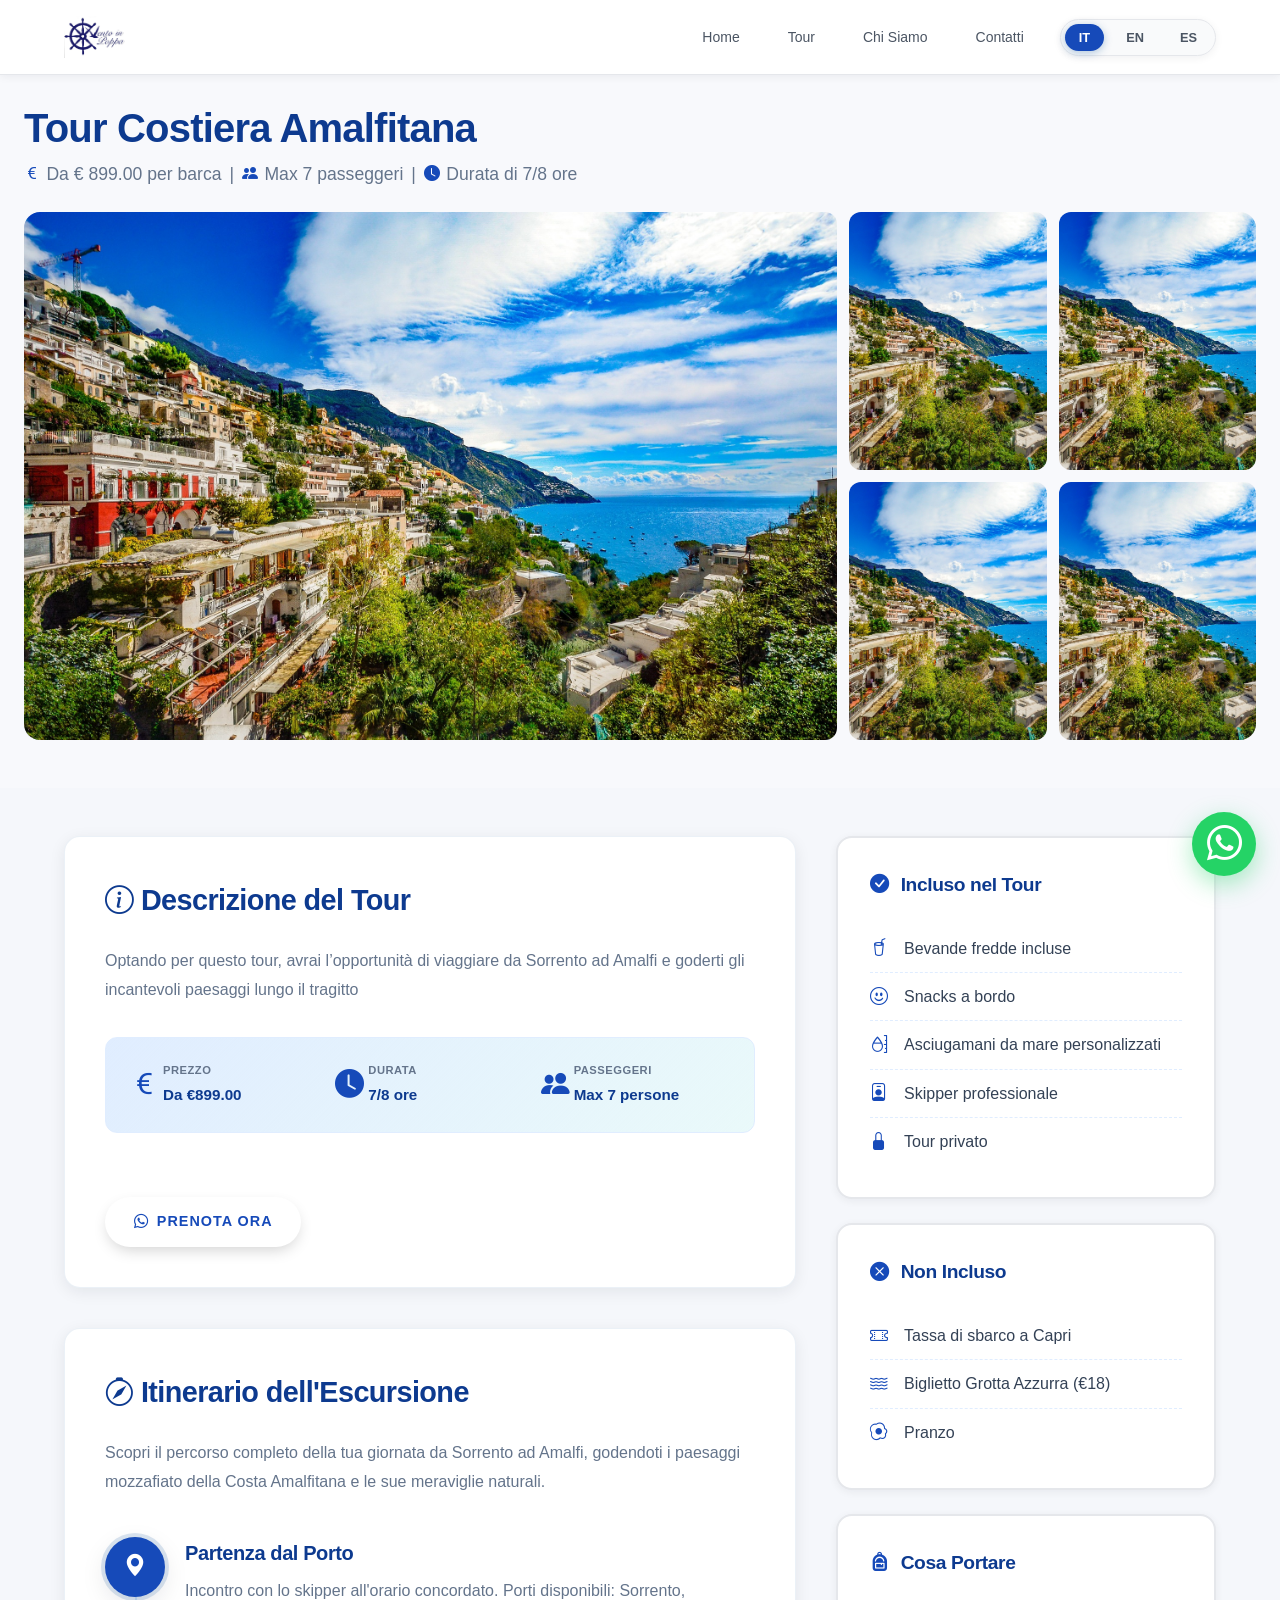
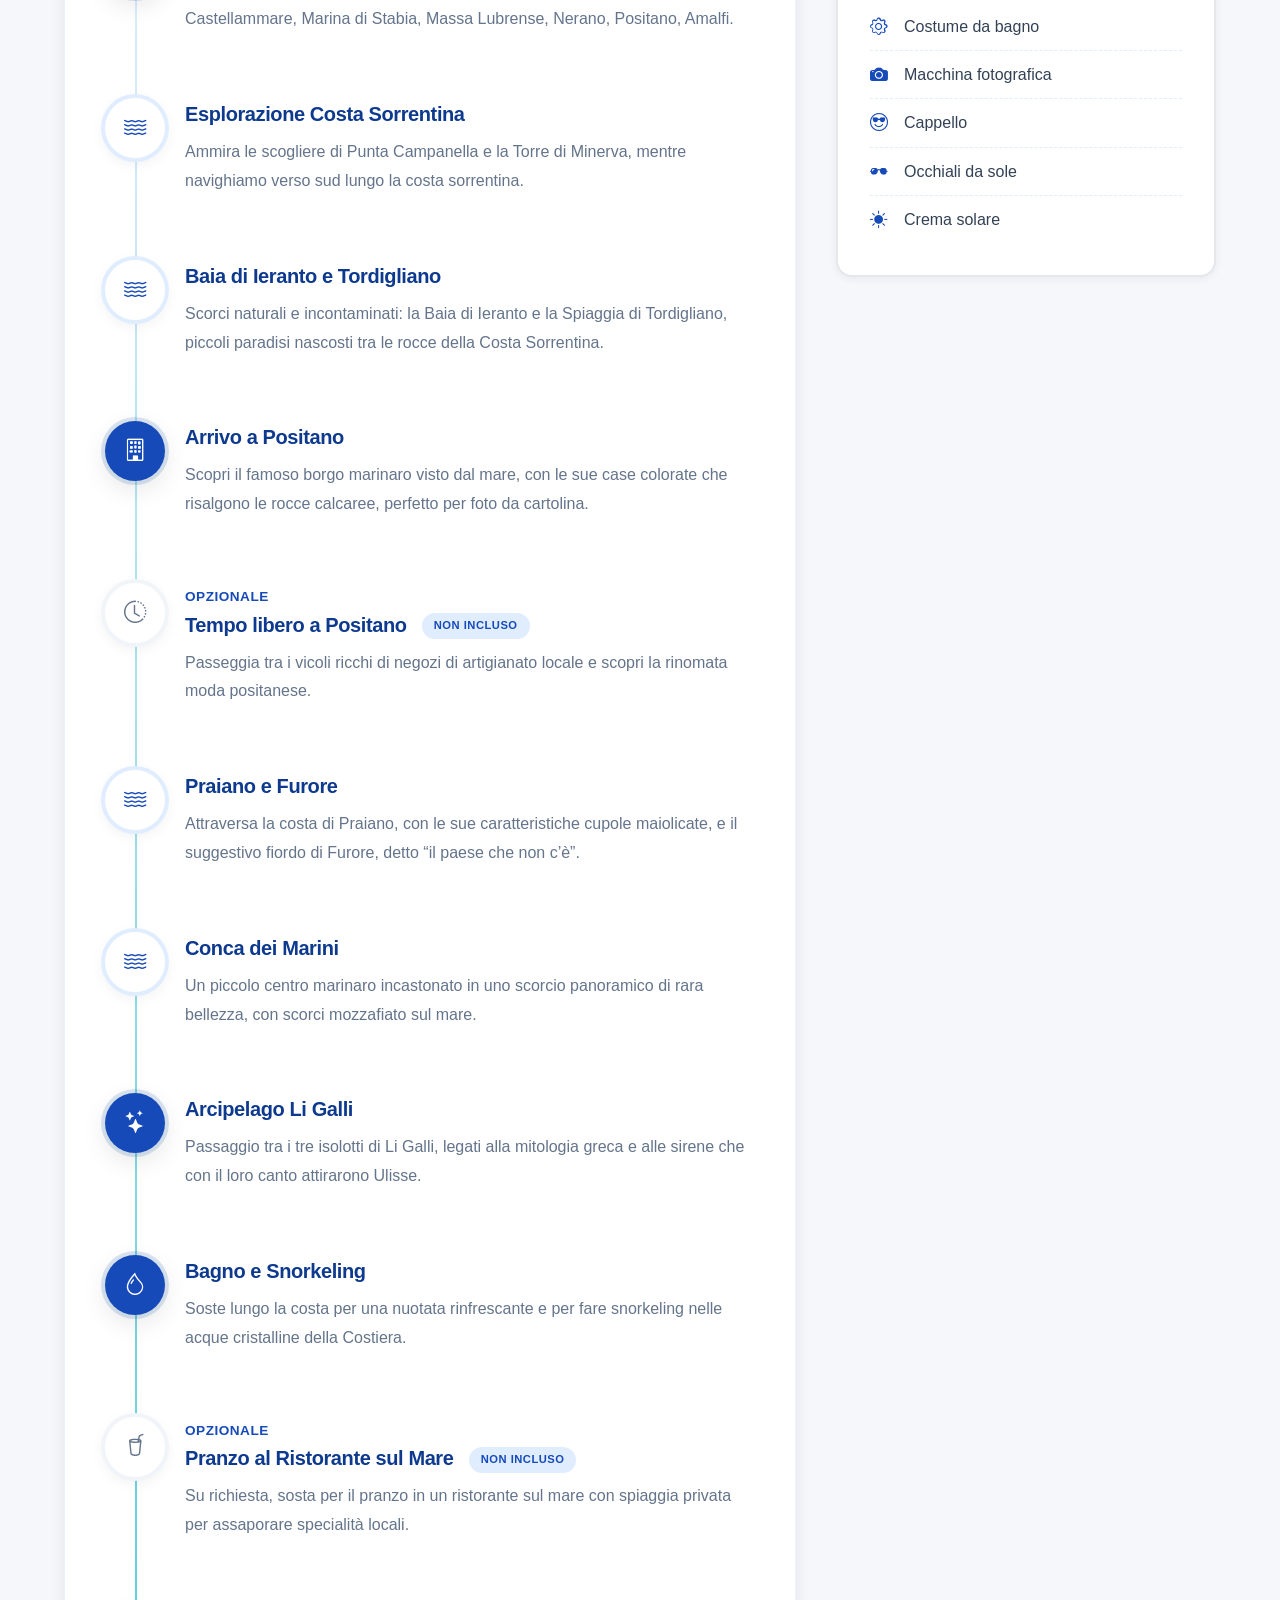
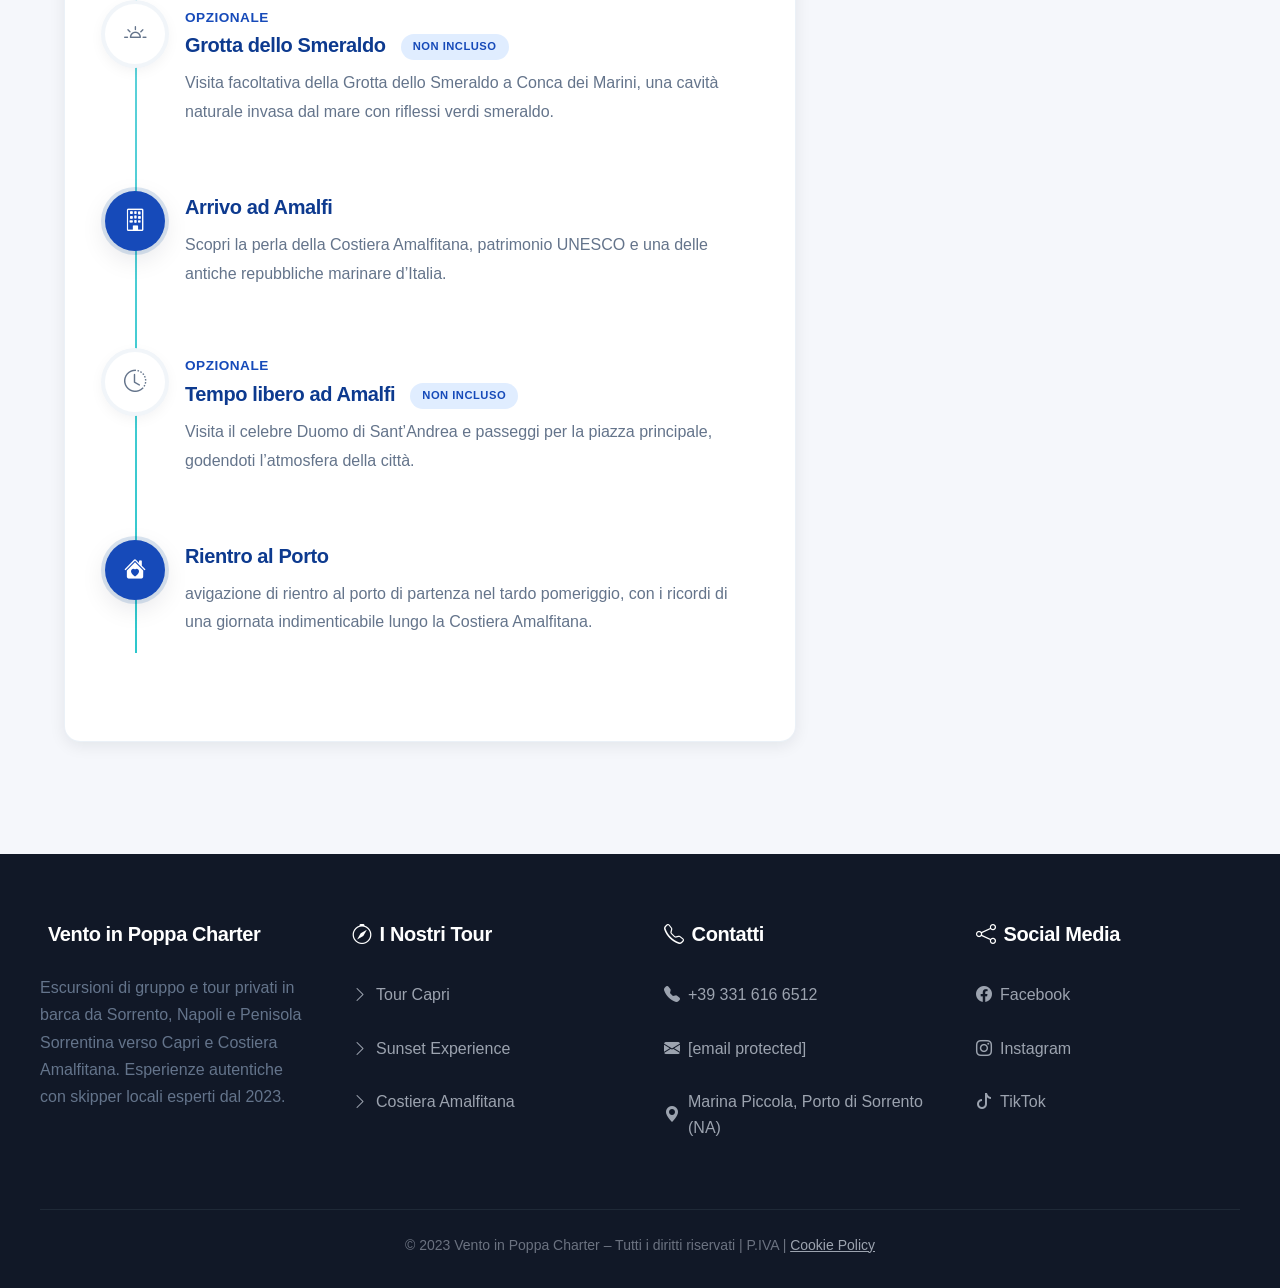
==== commit e0709b18: "Add files via upload" ====
--- a/tour_amalfi/index.html
+++ b/tour_amalfi/index.html
@@ -45,9 +45,9 @@
       <nav aria-label="Menu principale">
         <ul>
           <li><a href="/">Home</a></li>
-          <li><a href="/#tours" data-translate="nav.tours">Tour</a></li>
-          <li><a href="/#about" data-translate="nav.about">Chi Siamo</a></li>
-          <li><a href="/#contact" data-translate="nav.contact">Contatti</a></li>
+          <li><a href="/#tour" data-translate="nav.tours">Tour</a></li>
+          <li><a href="/#chi-siamo" data-translate="nav.about">Chi Siamo</a></li>
+          <li><a href="/#contatti" data-translate="nav.contact">Contatti</a></li>
         </ul>
         <div class="lang-switcher" role="group" aria-label="Selezione lingua">
           <button class="lang-btn active" data-lang="it" aria-label="Italiano">IT</button>
@@ -866,18 +866,17 @@
     const navUl = document.querySelector('nav ul');
 
     if (hamburger && navUl) {
-      navUl.classList.add('hidden');
-
       hamburger.addEventListener('click', function (e) {
         e.stopPropagation();
-        const isExpanded = navUl.classList.toggle('hidden');
+        navUl.classList.toggle('show');
         hamburger.classList.toggle('open');
-        hamburger.setAttribute('aria-expanded', !isExpanded);
+        var isOpen = navUl.classList.contains('show');
+        hamburger.setAttribute('aria-expanded', isOpen);
       });
 
       document.addEventListener('click', function (e) {
         if (!hamburger.contains(e.target) && !navUl.contains(e.target)) {
-          navUl.classList.add('hidden');
+          navUl.classList.remove('show');
           hamburger.classList.remove('open');
           hamburger.setAttribute('aria-expanded', 'false');
         }
@@ -885,7 +884,7 @@
 
       navUl.addEventListener('click', function (e) {
         if (e.target.tagName === 'A') {
-          navUl.classList.add('hidden');
+          navUl.classList.remove('show');
           hamburger.classList.remove('open');
           hamburger.setAttribute('aria-expanded', 'false');
         }
@@ -894,11 +893,11 @@
 
     // ==================== LIGHTBOX GALLERY ====================
     const galleryImages = [
-      '../immagini/capri_tour_faraglioni.jpg',
-      '../immagini/faraglioni-g801b2d316_1920.jpg',
-      '../immagini/capri_tour_faraglioni.jpg',
-      '../immagini/faraglioni-g801b2d316_1920.jpg',
-      '../immagini/capri_tour_faraglioni.jpg'
+      '../immagini/amalfi-coast.jpg',
+      '../immagini/amalfi-coast.jpg',
+      '../immagini/amalfi-coast.jpg',
+      '../immagini/amalfi-coast.jpg',
+      '../immagini/amalfi-coast.jpg'
     ];
 
     let currentImageIndex = 0;
--- a/css/detail.css
+++ b/css/detail.css
@@ -12,10 +12,10 @@
 
 :root {
   /* PALETTE COLORI LUXURY */
-  --primary-blue: #004E98;
-  --primary-blue-dark: #003366;
-  --primary-blue-light: #E6F0FA;
-  --secondary-blue: #3A86FF;
+  --primary-blue: #164ab9;
+  --primary-blue-dark: #0d3a8f;
+  --primary-blue-light: #e0edff;
+  --secondary-blue: #0ea5e9;
   
   --accent-gold: #C5A059;
   --accent-teal: #2DC7CC;
@@ -44,7 +44,7 @@
 
 html, body {
   overflow-x: hidden;
-  font-family: 'Montserrat', sans-serif;
+  font-family: -apple-system, BlinkMacSystemFont, "Segoe UI", Roboto, sans-serif;
   line-height: 1.6;
   color: var(--text-main);
   background: var(--bg-color);
@@ -52,7 +52,7 @@
 
 /* TYPOGRAPHY PREMIUM */
 h1, h2, h3, h4 {
-  font-family: 'Playfair Display', serif;
+  font-family: -apple-system, BlinkMacSystemFont, "Segoe UI", Roboto, sans-serif;
   color: var(--primary-blue-dark);
   letter-spacing: -0.02em;
 }
@@ -93,8 +93,14 @@
   object-fit: contain;
 }
 
+nav {
+  display: flex;
+  align-items: center;
+  gap: 1.5rem;
+}
+
 nav ul {
-  display: flex;
+  display: flex !important;
   list-style: none;
   gap: 2rem;
   margin: 0;
@@ -119,7 +125,7 @@
   left: 0;
   width: 0;
   height: 2px;
-  background: var(--accent-gold);
+  background: var(--primary-blue);
   transition: width var(--transition-base);
 }
 
@@ -151,7 +157,7 @@
   color: var(--text-light);
   cursor: pointer;
   transition: all var(--transition-base);
-  font-family: 'Montserrat', sans-serif;
+  font-family: -apple-system, BlinkMacSystemFont, "Segoe UI", Roboto, sans-serif;
 }
 
 .lang-btn.active, .lang-btn:hover {
@@ -204,7 +210,7 @@
 }
 
 .hero-new-title {
-  font-family: 'Playfair Display', sans-serif;
+  font-family: -apple-system, BlinkMacSystemFont, "Segoe UI", Roboto, sans-serif;
   font-size: clamp(1.75rem, 4vw, 2.5rem);
   font-weight: 700;
   color: var(--primary-blue-dark);
@@ -480,7 +486,7 @@
 }
 
 .timeline-title {
-  font-family: 'Montserrat', sans-serif;
+  font-family: -apple-system, BlinkMacSystemFont, "Segoe UI", Roboto, sans-serif;
   font-size: 1.25rem;
   font-weight: 700;
   color: var(--primary-blue-dark);
@@ -508,7 +514,7 @@
   margin-left: 10px;
   vertical-align: middle;
   letter-spacing: 0.5px;
-  font-family: 'Montserrat', sans-serif;
+  font-family: -apple-system, BlinkMacSystemFont, "Segoe UI", Roboto, sans-serif;
 }
 
 /* ==================== INFO CARDS (SIDEBAR) ==================== */
@@ -529,7 +535,7 @@
 }
 
 .info-card h3 i {
-  color: var(--accent-gold);
+  color: var(--primary-blue);
 }
 
 .info-card ul {
@@ -575,7 +581,7 @@
 }
 
 .price-value {
-  font-family: 'Playfair Display', serif;
+  font-family: -apple-system, BlinkMacSystemFont, "Segoe UI", Roboto, sans-serif;
   font-size: 2.5rem;
   font-weight: 700;
   line-height: 1;
@@ -738,7 +744,7 @@
   }
   
   nav ul {
-    display: none;
+    display: none !important;
     position: absolute;
     top: 100%;
     left: 0;
@@ -750,9 +756,9 @@
     box-shadow: var(--shadow-xl);
     border-bottom: 1px solid var(--primary-blue-light);
   }
-  
-  nav ul:not(.hidden) { 
-    display: flex; 
+
+  nav ul.show {
+    display: flex !important;
   }
 
   /* HERO MOBILE */
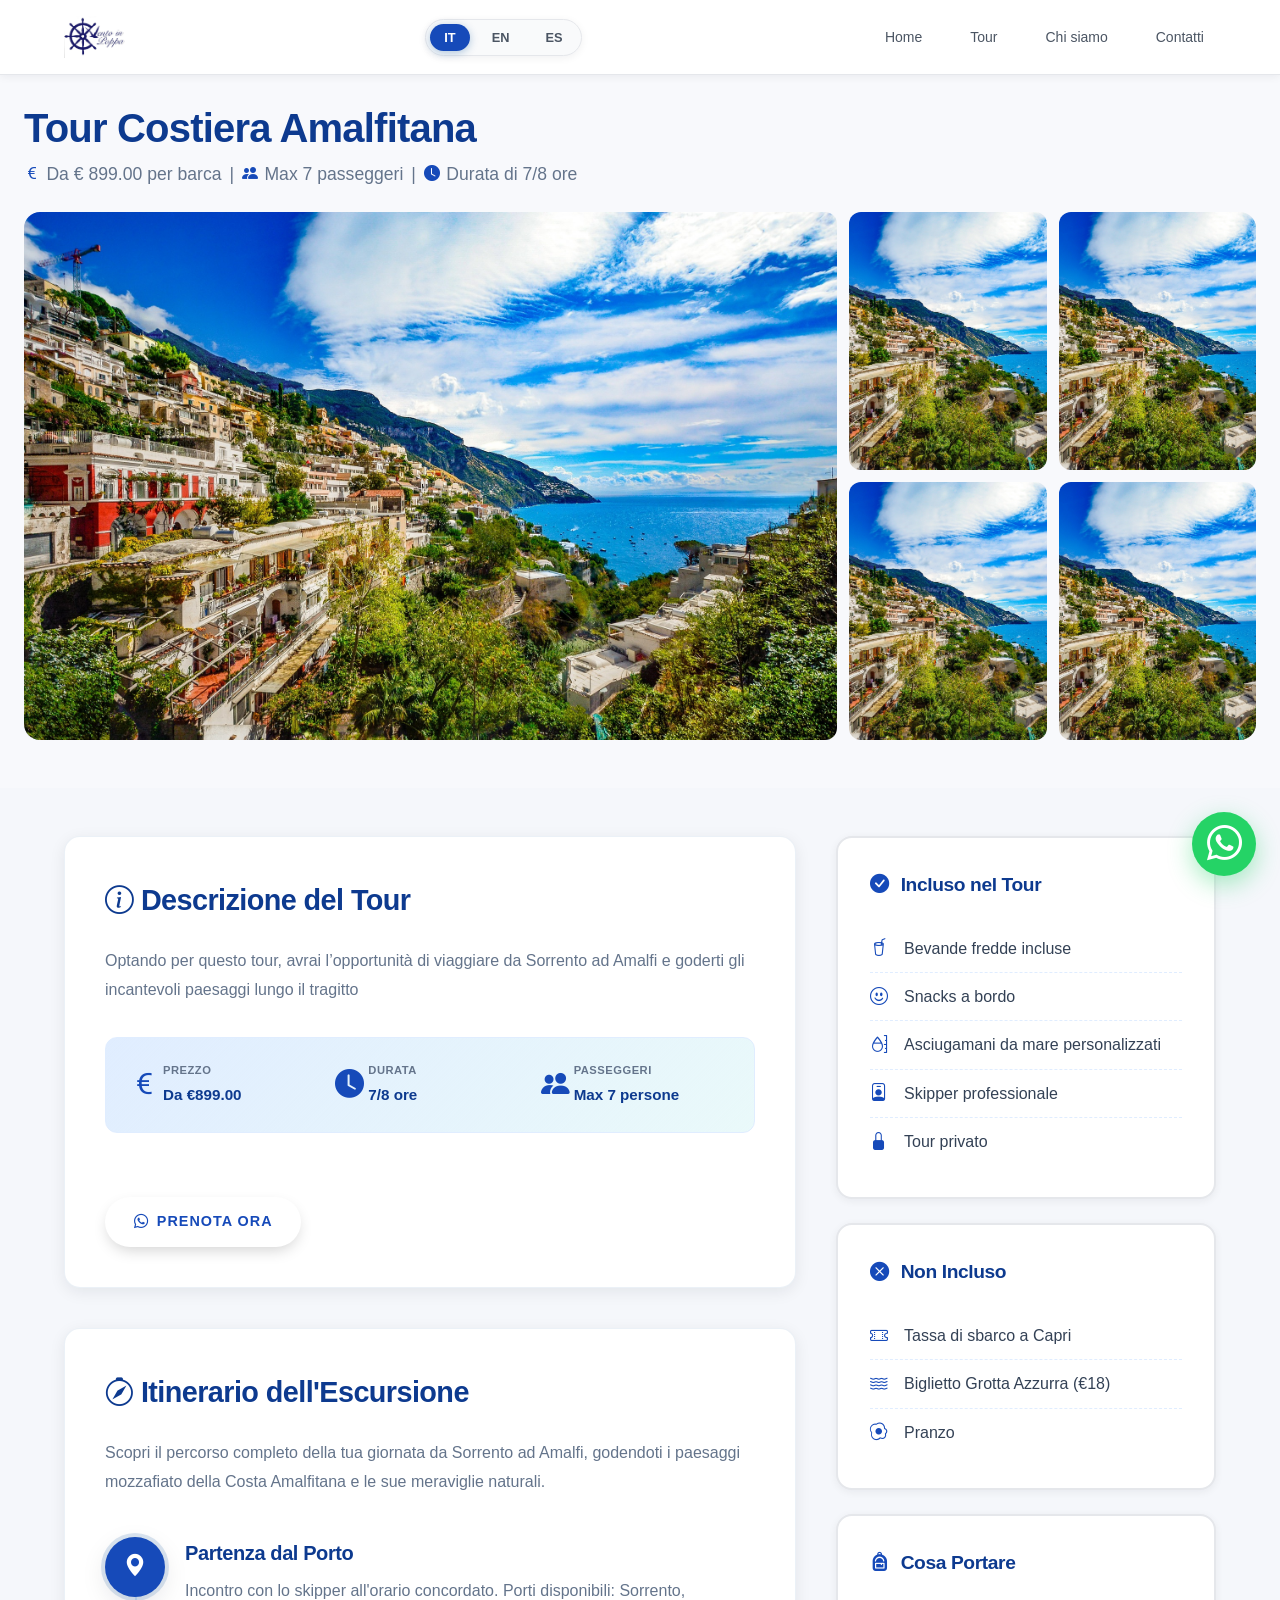
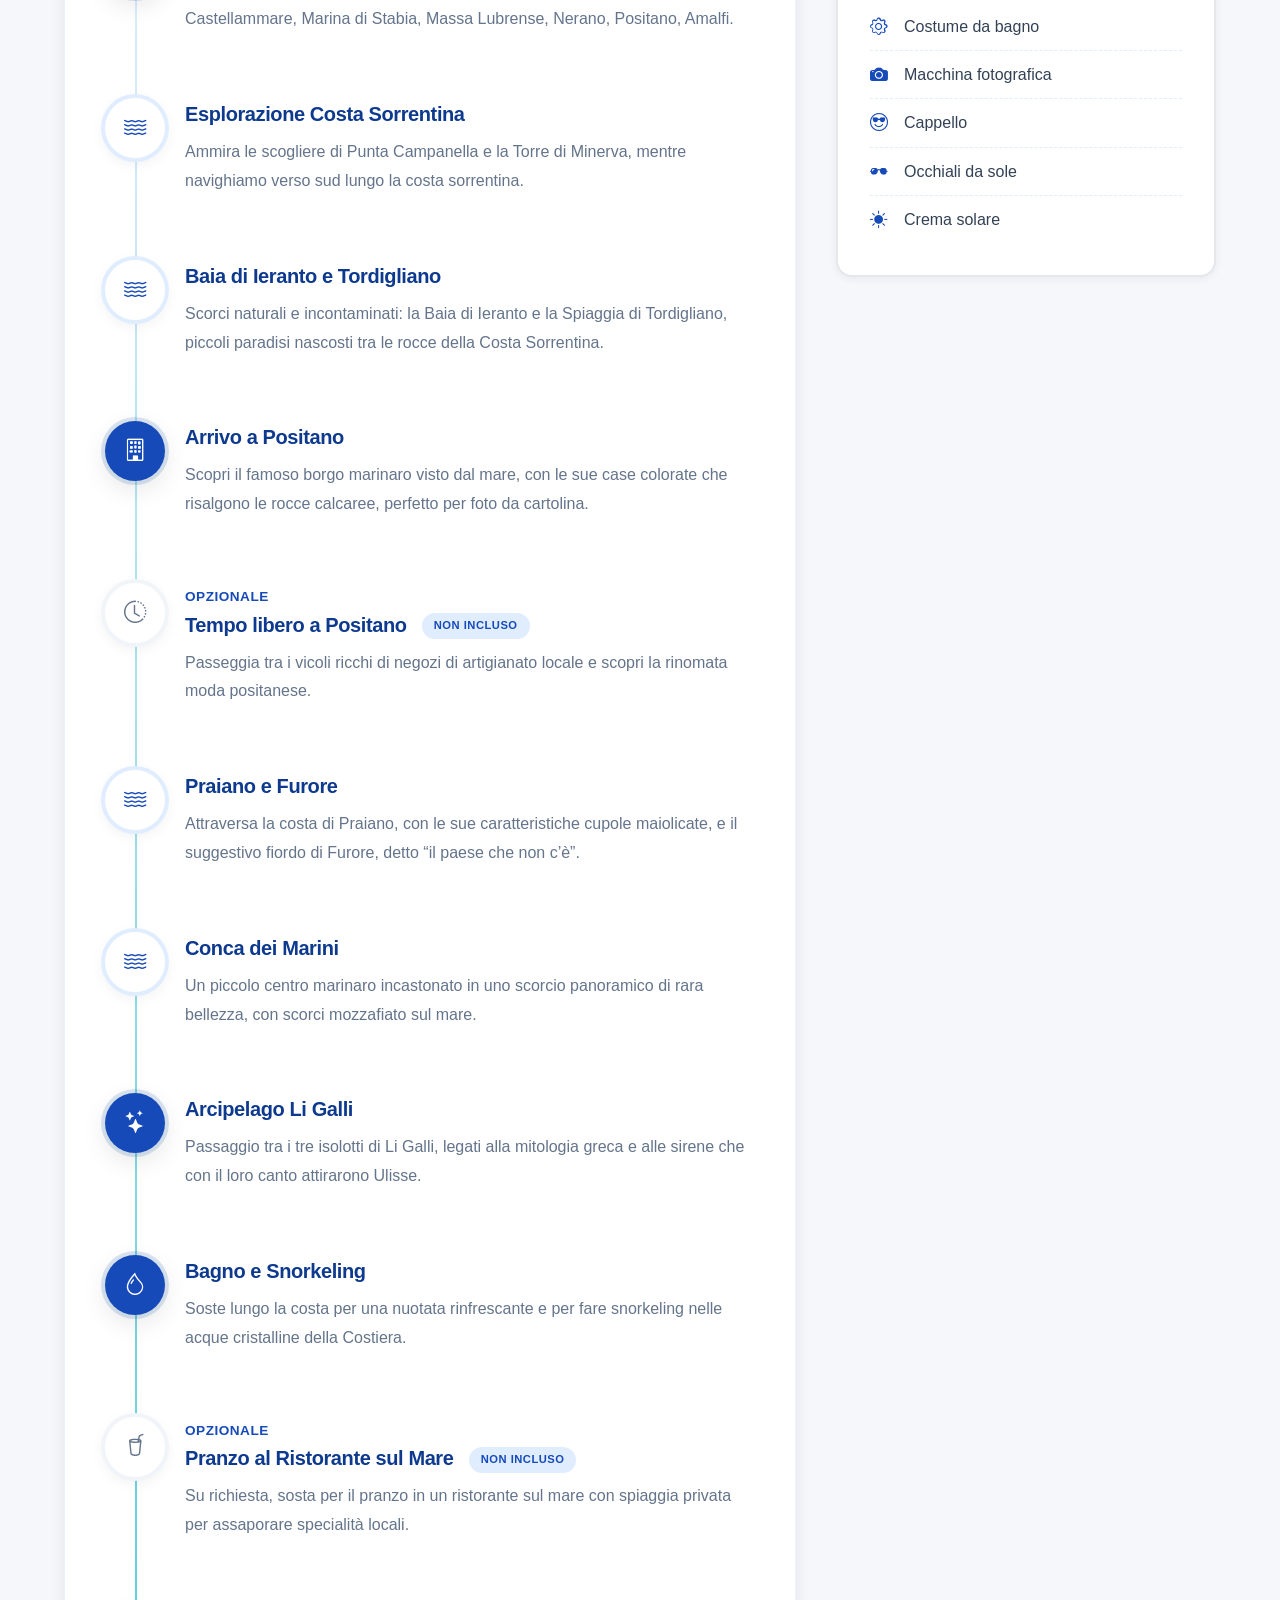
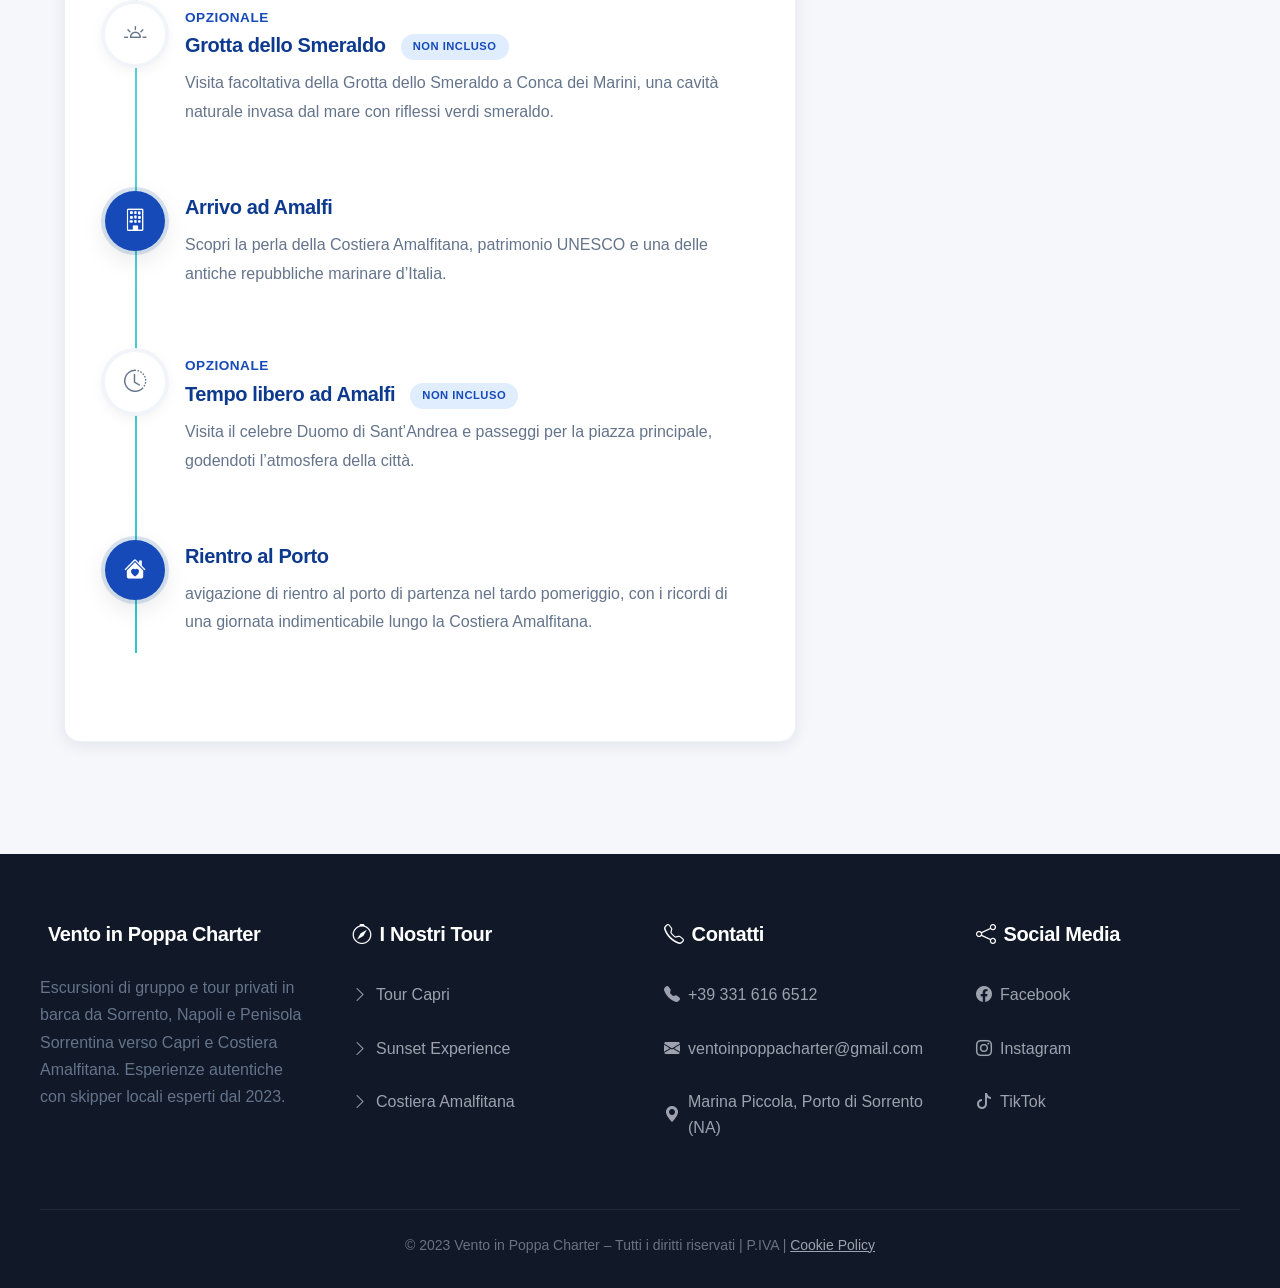
==== commit 9716a344: "Add files via upload" ====
--- a/tour_amalfi/index.html
+++ b/tour_amalfi/index.html
@@ -6,24 +6,86 @@
   <meta name="viewport" content="width=device-width, initial-scale=1.0" />
 
   <!-- SEO Meta Tags -->
-  <title>Tour Capri | Escursione in Barca da Sorrento | Vento in Poppa Charter</title>
+  <title>Tour Costiera Amalfitana in Barca | Positano e Amalfi dal Mare | Vento in Poppa Charter</title>
   <meta name="description"
-    content="Tour privato in barca a Capri: esplora i Faraglioni, la Grotta Azzurra e le meraviglie dell'isola. 7-8 ore con skipper, bevande e snack inclusi. 799€." />
+    content="Tour della Costiera Amalfitana in barca da Sorrento: Positano, Amalfi, Praiano e grotte marine. 5-6 ore, max 7 persone, skipper locale esperto. Da €899. Prenota ora!" />
   <meta name="keywords"
-    content="tour Capri, escursione barca Capri, Grotta Azzurra, Faraglioni, gita barca Sorrento Capri" />
-  <link rel="canonical" href="https://www.ventoinpoppacharter.com/tour-capri" />
+    content="tour costiera amalfitana barca, escursione Positano Amalfi, gita barca Amalfi da Sorrento, tour Praiano barca, grotte marine costiera amalfitana, Amalfi Coast boat tour, boat trip Positano" />
+  <link rel="canonical" href="https://www.ventoinpoppacharter.com/tour_amalfi" />
+  <meta name="robots" content="index, follow" />
+  <meta name="geo.region" content="IT-SA" />
+  <meta name="geo.placename" content="Costiera Amalfitana" />
 
   <!-- Alternate Languages -->
-  <link rel="alternate" hreflang="it" href="https://www.ventoinpoppacharter.com/tour-capri" />
-  <link rel="alternate" hreflang="en" href="https://www.ventoinpoppacharter.com/en/capri-tour" />
-  <link rel="alternate" hreflang="es" href="https://www.ventoinpoppacharter.com/es/tour-capri" />
+  <link rel="alternate" hreflang="it" href="https://www.ventoinpoppacharter.com/tour_amalfi" />
+  <link rel="alternate" hreflang="en" href="https://www.ventoinpoppacharter.com/en/amalfi-coast-tour" />
+  <link rel="alternate" hreflang="es" href="https://www.ventoinpoppacharter.com/es/tour-amalfi" />
+
+  <!-- Open Graph / Facebook -->
+  <meta property="og:type" content="website" />
+  <meta property="og:url" content="https://www.ventoinpoppacharter.com/tour_amalfi" />
+  <meta property="og:title" content="Tour Costiera Amalfitana in Barca | Positano e Amalfi dal Mare" />
+  <meta property="og:description" content="Tour della Costiera Amalfitana in barca da Sorrento: Positano, Amalfi, Praiano e grotte marine. 5-6 ore, max 7 persone, da €899." />
+  <meta property="og:image" content="https://www.ventoinpoppacharter.com/immagini/amalfi-coast.jpg" />
+  <meta property="og:locale" content="it_IT" />
+  <meta property="og:site_name" content="Vento in Poppa Charter" />
+
+  <!-- Twitter -->
+  <meta property="twitter:card" content="summary_large_image" />
+  <meta property="twitter:title" content="Tour Costiera Amalfitana in Barca | Positano e Amalfi" />
+  <meta property="twitter:description" content="Scopri la Costiera Amalfitana dal mare: Positano, Amalfi, Praiano e grotte marine. Tour in barca da Sorrento." />
+  <meta property="twitter:image" content="https://www.ventoinpoppacharter.com/immagini/amalfi-coast.jpg" />
 
   <!-- Favicon -->
   <link rel="icon" type="image/x-icon" href="/favicon.ico" />
 
+  <!-- Schema.org TouristTrip -->
+  <script type="application/ld+json">
+  {
+    "@context": "https://schema.org",
+    "@type": "TouristTrip",
+    "name": "Tour Costiera Amalfitana in Barca - Positano, Amalfi e Praiano",
+    "description": "Tour della Costiera Amalfitana in barca da Sorrento. Visita Positano, Amalfi, Praiano e le grotte marine più suggestive. 5-6 ore con skipper locale esperto.",
+    "image": "https://www.ventoinpoppacharter.com/immagini/amalfi-coast.jpg",
+    "provider": {
+      "@type": "LocalBusiness",
+      "name": "Vento in Poppa Charter",
+      "image": "https://www.ventoinpoppacharter.com/immagini/logo-vento-in-poppa-charter.jpg",
+      "telephone": "+39-331-616-6512",
+      "address": {
+        "@type": "PostalAddress",
+        "addressLocality": "Sorrento",
+        "addressRegion": "Campania",
+        "addressCountry": "IT"
+      }
+    },
+    "offers": {
+      "@type": "Offer",
+      "price": "899.00",
+      "priceCurrency": "EUR",
+      "availability": "https://schema.org/InStock",
+      "validFrom": "2026-04-01",
+      "priceValidUntil": "2026-10-31"
+    },
+    "touristType": ["Families", "Couples", "Friends"],
+    "duration": "PT6H",
+    "maximumAttendeeCapacity": 7,
+    "itinerary": {
+      "@type": "ItemList",
+      "itemListElement": [
+        {"@type": "ListItem", "position": 1, "name": "Partenza dal Porto di Sorrento"},
+        {"@type": "ListItem", "position": 2, "name": "Navigazione verso Positano"},
+        {"@type": "ListItem", "position": 3, "name": "Sosta bagno e visita Praiano"},
+        {"@type": "ListItem", "position": 4, "name": "Arrivo ad Amalfi"},
+        {"@type": "ListItem", "position": 5, "name": "Visita grotte marine"},
+        {"@type": "ListItem", "position": 6, "name": "Rientro a Sorrento"}
+      ]
+    }
+  }
+  </script>
+
   <!-- Bootstrap Icons CDN -->
   <link rel="stylesheet" href="https://cdn.jsdelivr.net/npm/bootstrap-icons@1.11.3/font/bootstrap-icons.css">
-
 
  <link
     href="https://fonts.googleapis.com/css2?family=Montserrat:wght@300;400;500;600;700&family=Playfair+Display:ital,wght@0,400;0,600;0,700;1,400&display=swap"
@@ -36,31 +98,39 @@
 <body>
 
   <!-- HEADER -->
-  <header>
+  <header role="banner">
     <div class="nav-wrapper">
       <a href="/" class="logo" aria-label="Vento in Poppa Charter - Homepage">
         <img src="../immagini/logo-vento-in-poppa-charter.jpg"
           alt="Logo Vento in Poppa Charter - Escursioni in Barca Sorrento" width="180" height="42" loading="eager" />
       </a>
-      <nav aria-label="Menu principale">
+
+      <div class="lang-switcher" role="group" aria-label="Selezione lingua">
+        <button class="lang-btn active" data-lang="it" onclick="setLang('it')" aria-label="Italiano">IT</button>
+        <button class="lang-btn" data-lang="en" onclick="setLang('en')" aria-label="English">EN</button>
+        <button class="lang-btn" data-lang="es" onclick="setLang('es')" aria-label="Español">ES</button>
+      </div>
+
+      <nav role="navigation" aria-label="Navigazione principale">
         <ul>
           <li><a href="/">Home</a></li>
-          <li><a href="/#tour" data-translate="nav.tours">Tour</a></li>
-          <li><a href="/#chi-siamo" data-translate="nav.about">Chi Siamo</a></li>
-          <li><a href="/#contatti" data-translate="nav.contact">Contatti</a></li>
+          <li><a href="/#tour">Tour</a></li>
+          <li><a href="/#chi-siamo">Chi siamo</a></li>
+          <li><a href="/#contatti">Contatti</a></li>
         </ul>
-        <div class="lang-switcher" role="group" aria-label="Selezione lingua">
-          <button class="lang-btn active" data-lang="it" aria-label="Italiano">IT</button>
-          <button class="lang-btn" data-lang="en" aria-label="English">EN</button>
-          <button class="lang-btn" data-lang="es" aria-label="Español">ES</button>
-        </div>
       </nav>
-      <button class="hamburger" aria-label="Apri menu di navigazione" aria-expanded="false">
-        <span></span>
-        <span></span>
-        <span></span>
+
+      <button class="hamburger" onclick="toggleMenu()" aria-label="Apri menu mobile" aria-expanded="false">
+        <span></span><span></span><span></span>
       </button>
     </div>
+
+    <nav class="nav-mobile" id="navMobile" aria-label="Menu mobile">
+      <a href="/" onclick="toggleMenu()">Home</a>
+      <a href="/#tour" onclick="toggleMenu()">Tour</a>
+      <a href="/#chi-siamo" onclick="toggleMenu()">Chi siamo</a>
+      <a href="/#contatti" onclick="toggleMenu()">Contatti</a>
+    </nav>
   </header>
 
   <!-- MAIN CONTENT -->
@@ -96,25 +166,25 @@
           <!-- Immagine principale -->
           <div class="hero-gallery-main" onclick="openLightbox(0)">
             <img src="../immagini/amalfi-coast.jpg"
-              alt="Tour Capri - Vista panoramica dei Faraglioni di Capri con barca" loading="eager">
+              alt="Tour della Costiera Amalfitana in barca - Vista panoramica da Sorrento" loading="eager">
           </div>
 
           <!-- 4 Immagini secondarie -->
           <div class="hero-gallery-thumbs">
             <div class="hero-gallery-thumb" onclick="openLightbox(1)">
-              <img src="../immagini/amalfi-coast.jpg" alt="Faraglioni di Capri al tramonto"
+              <img src="../immagini/amalfi-coast.jpg" alt="Positano vista dal mare durante il tour in barca"
                 loading="lazy">
             </div>
             <div class="hero-gallery-thumb" onclick="openLightbox(2)">
-              <img src="../immagini/amalfi-coast.jpg" alt="Costa di Capri con acque cristalline"
+              <img src="../immagini/amalfi-coast.jpg" alt="Costa di Amalfi con acque cristalline"
                 loading="lazy">
             </div>
             <div class="hero-gallery-thumb" onclick="openLightbox(3)">
-              <img src="../immagini/amalfi-coast.jpg" alt="Mare cristallino e grotte di Capri"
+              <img src="../immagini/amalfi-coast.jpg" alt="Grotte marine della Costiera Amalfitana"
                 loading="lazy">
             </div>
             <div class="hero-gallery-thumb" onclick="openLightbox(4)">
-              <img src="../immagini/amalfi-coast.jpg" alt="Barca privata a Capri" loading="lazy">
+              <img src="../immagini/amalfi-coast.jpg" alt="Barca privata lungo la Costiera Amalfitana" loading="lazy">
             </div>
           </div>
         </div>
@@ -162,7 +232,7 @@
               </div>
             </div>
 
-            <a href="https://wa.me/393316166512?text=Ciao,%20vorrei%20prenotare%20il%20Tour%20Capri"
+            <a href="https://wa.me/393316166512?text=Ciao,%20vorrei%20prenotare%20il%20Tour%20Costiera%20Amalfitana"
               class="cta-button cta-description" aria-label="Prenota tour Capri su WhatsApp">
               <i class="bi bi-whatsapp"></i>
               <span data-translate="button.book">Prenota Ora</span>
@@ -564,12 +634,12 @@
   <div id="lightbox" class="lightbox" onclick="closeLightbox(event)">
     <button class="lightbox-close" aria-label="Chiudi lightbox">&times;</button>
     <button class="lightbox-prev" onclick="changeLightboxImage(-1, event)" aria-label="Immagine precedente">&#10094;</button>
-    <img id="lightbox-img" src="" alt="Immagine tour Capri">
+    <img id="lightbox-img" src="" alt="Immagine tour Costiera Amalfitana">
     <button class="lightbox-next" onclick="changeLightboxImage(1, event)" aria-label="Immagine successiva">&#10095;</button>
   </div>
 
   <!-- WHATSAPP FLOATING -->
-  <a href="https://wa.me/393316166512?text=Ciao,%20vorrei%20informazioni%20sul%20Tour%20Capri"
+  <a href="https://wa.me/393316166512?text=Ciao,%20vorrei%20informazioni%20sul%20Tour%20Costiera%20Amalfitana"
     class="whatsapp" aria-label="Contattaci su WhatsApp" target="_blank" rel="noopener">
     <i class="bi bi-whatsapp"></i>
   </a>
@@ -610,8 +680,8 @@
         <a href="tel:+393316166512" class="footer-link" id="footerPhone">
           <i class="bi bi-telephone-fill"></i> +39 331 616 6512
         </a>
-        <a href="/cdn-cgi/l/email-protection#6a03040c052a1c0f041e0503041a051a1a0b44090507" class="footer-link" id="footerEmail">
-          <i class="bi bi-envelope-fill"></i> <span class="__cf_email__" data-cfemail="056c6b636a4573606b716a6c6b756a7575642b666a68">[email&#160;protected]</span>
+        <a href="mailto:ventoinpoppacharter@gmail.com" class="footer-link" id="footerEmail">
+          <i class="bi bi-envelope-fill"></i> ventoinpoppacharter@gmail.com
         </a>
         <div class="footer-link" id="footerAddress">
           <i class="bi bi-geo-alt-fill"></i> Marina Piccola, Porto di Sorrento (NA)
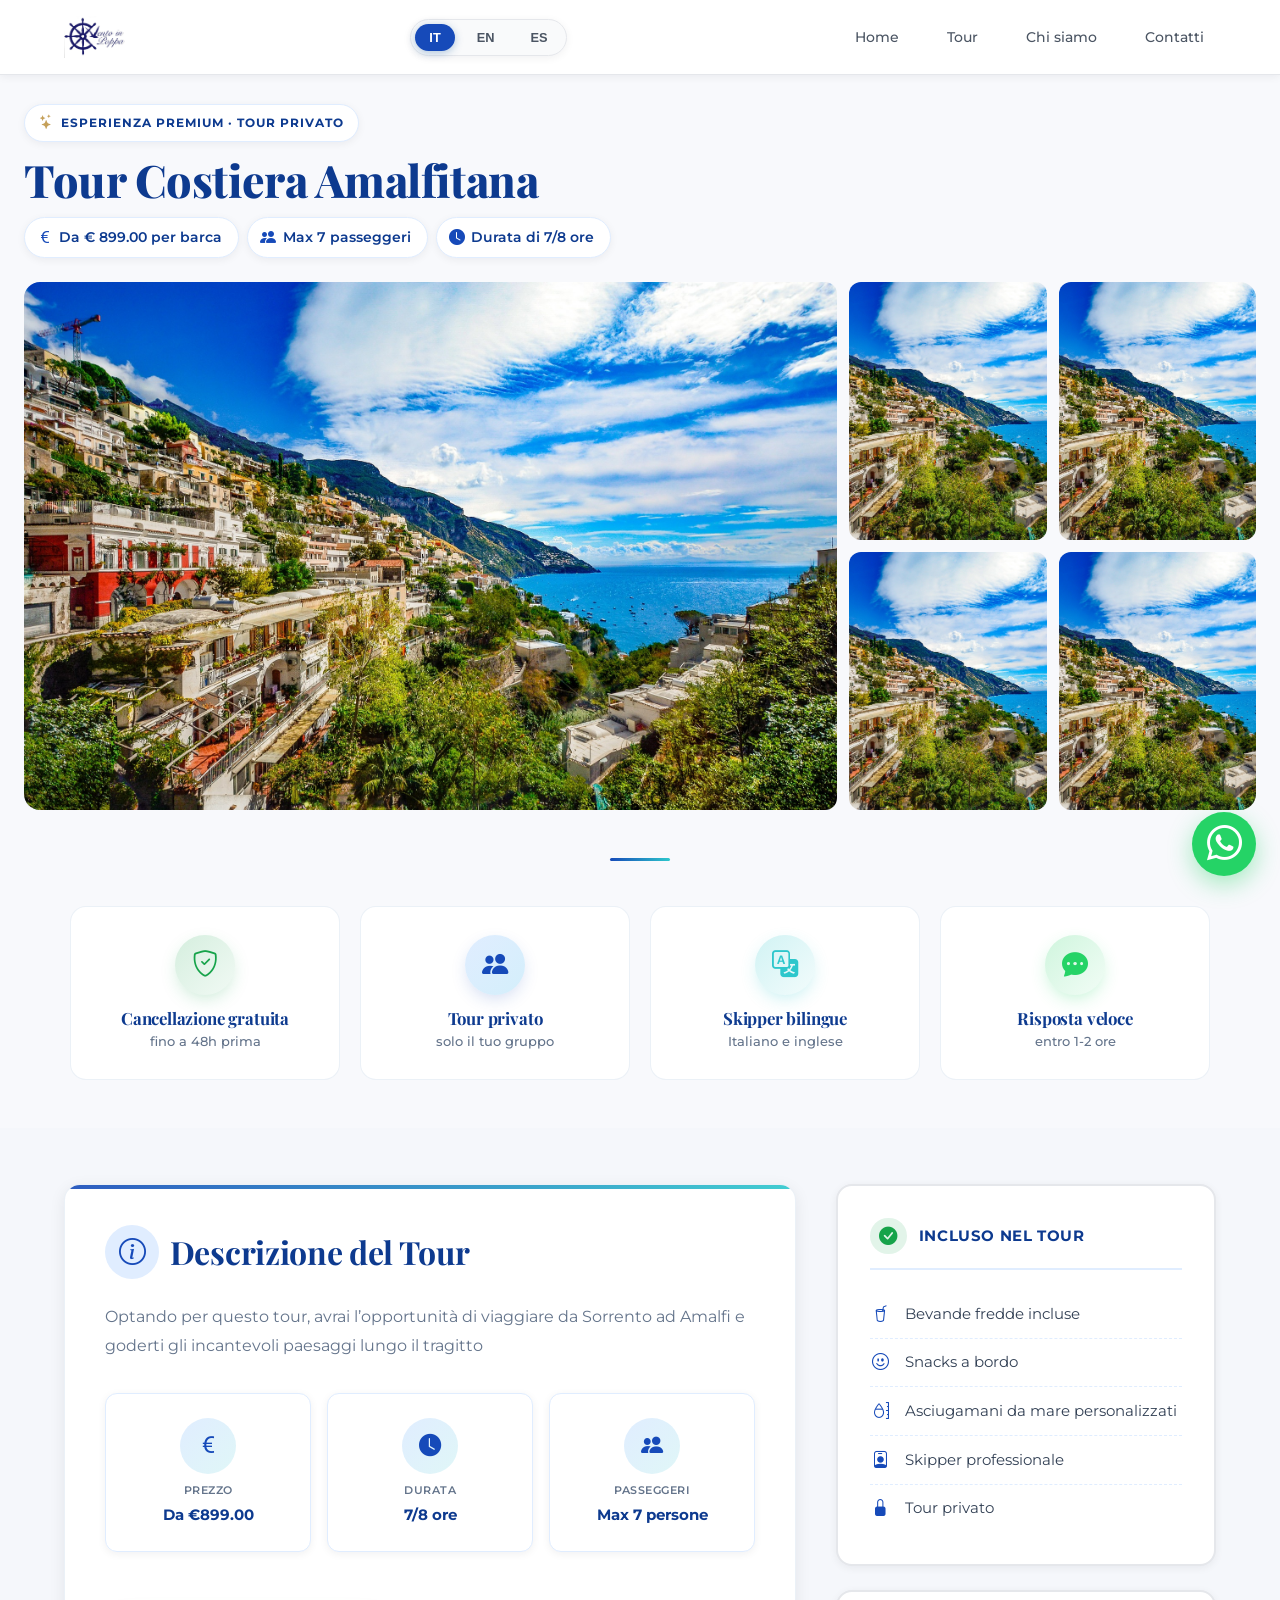
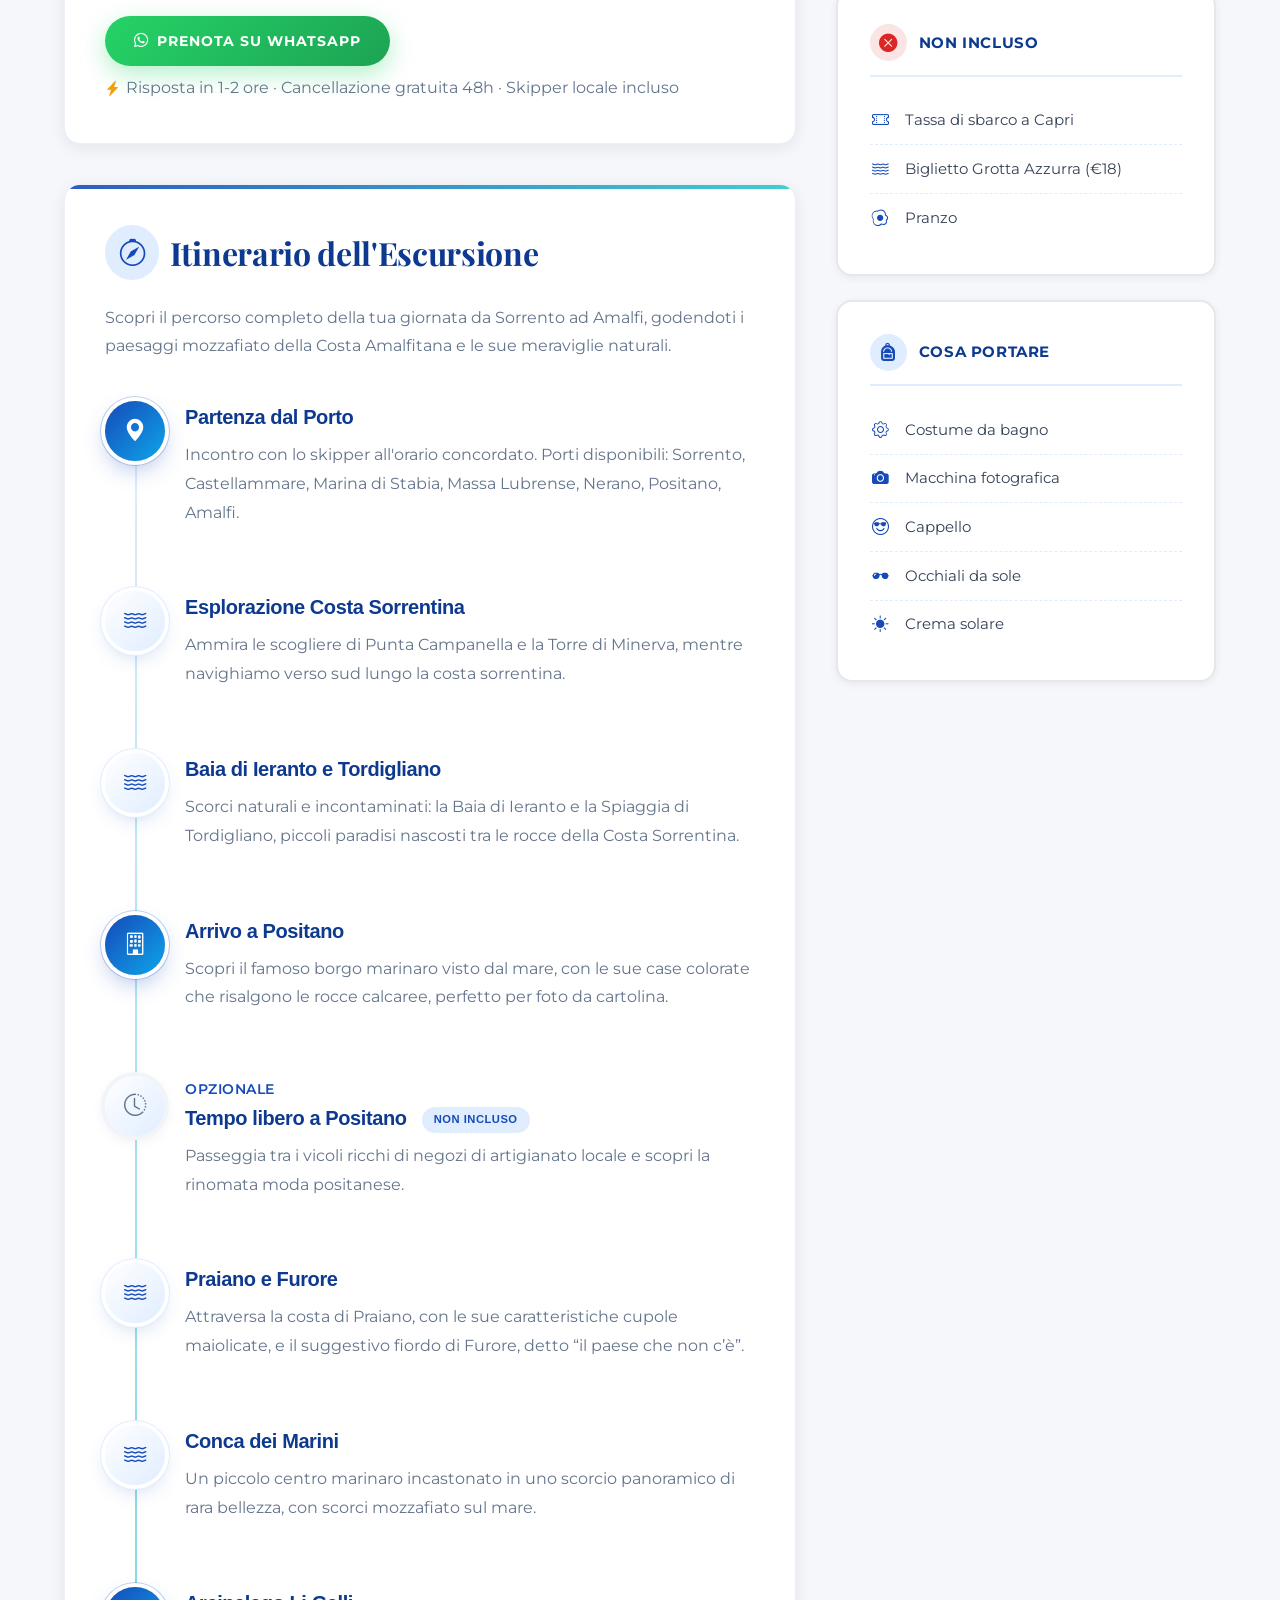
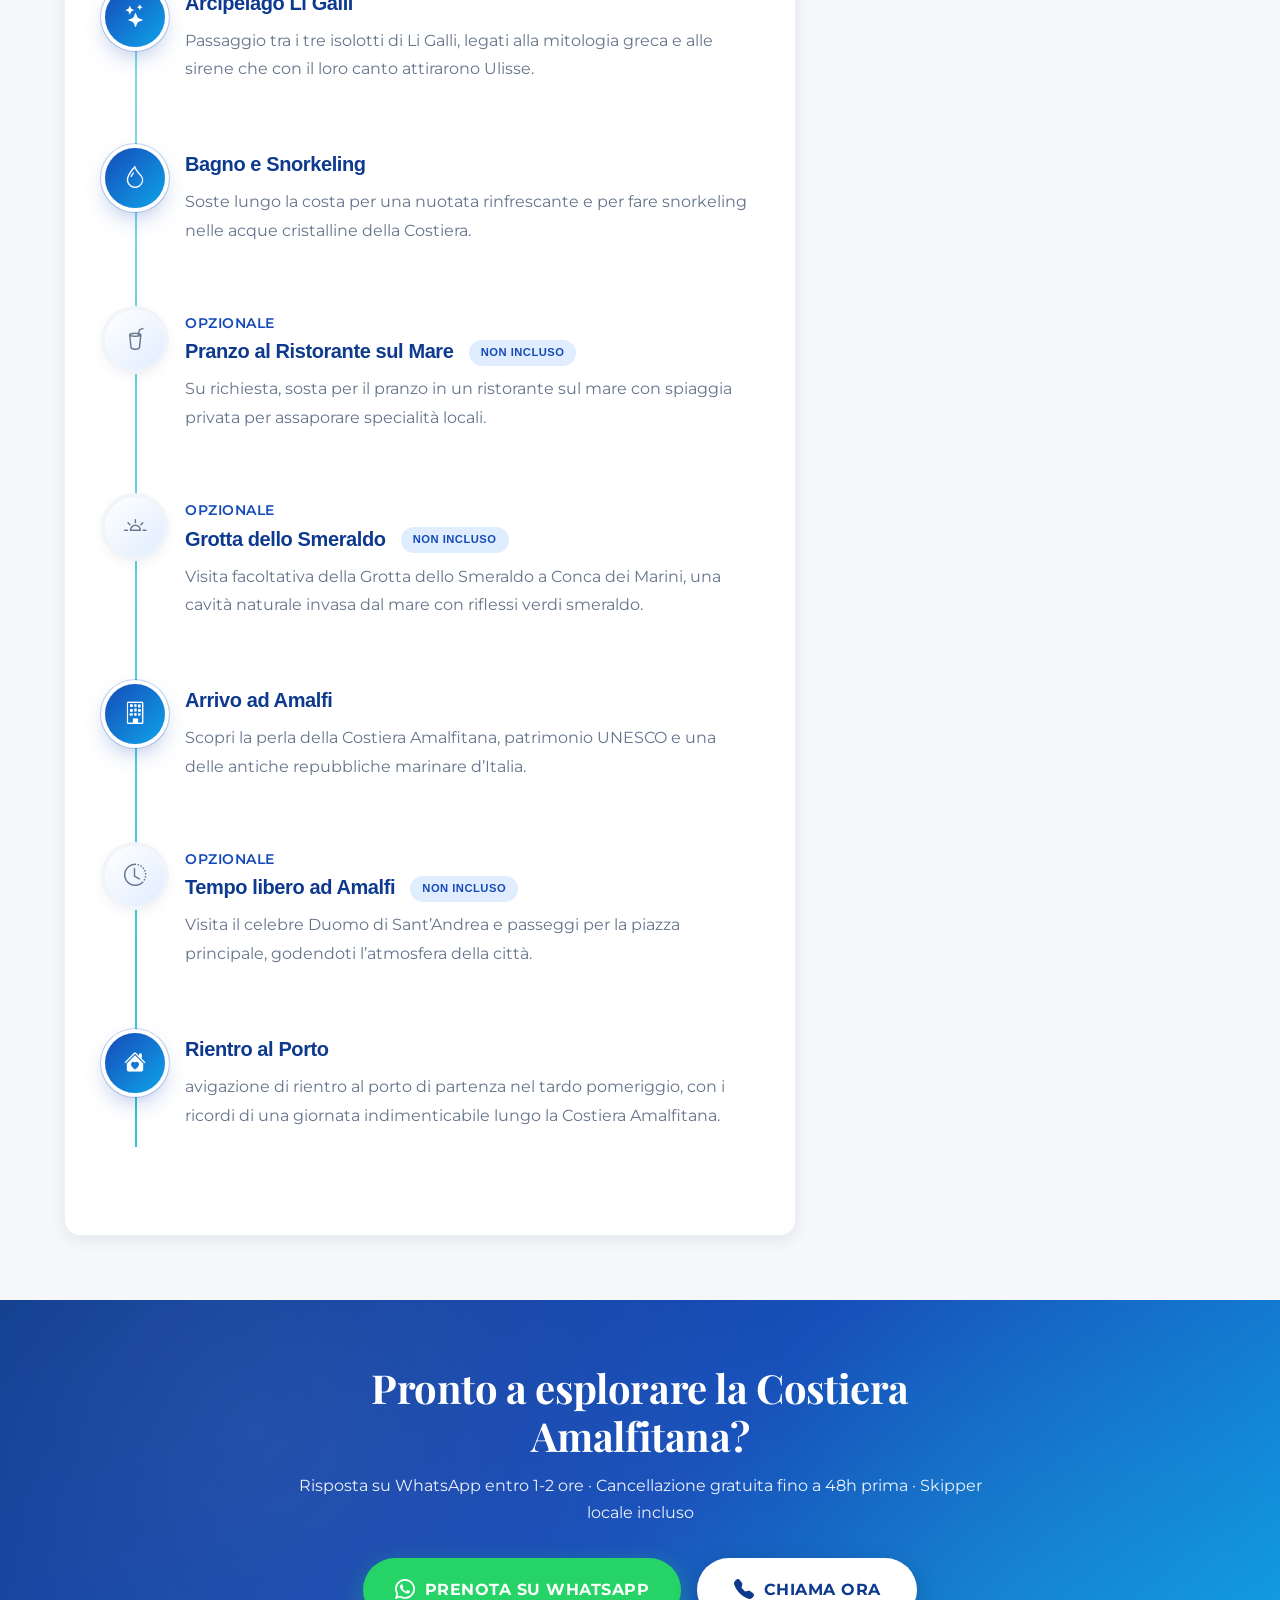
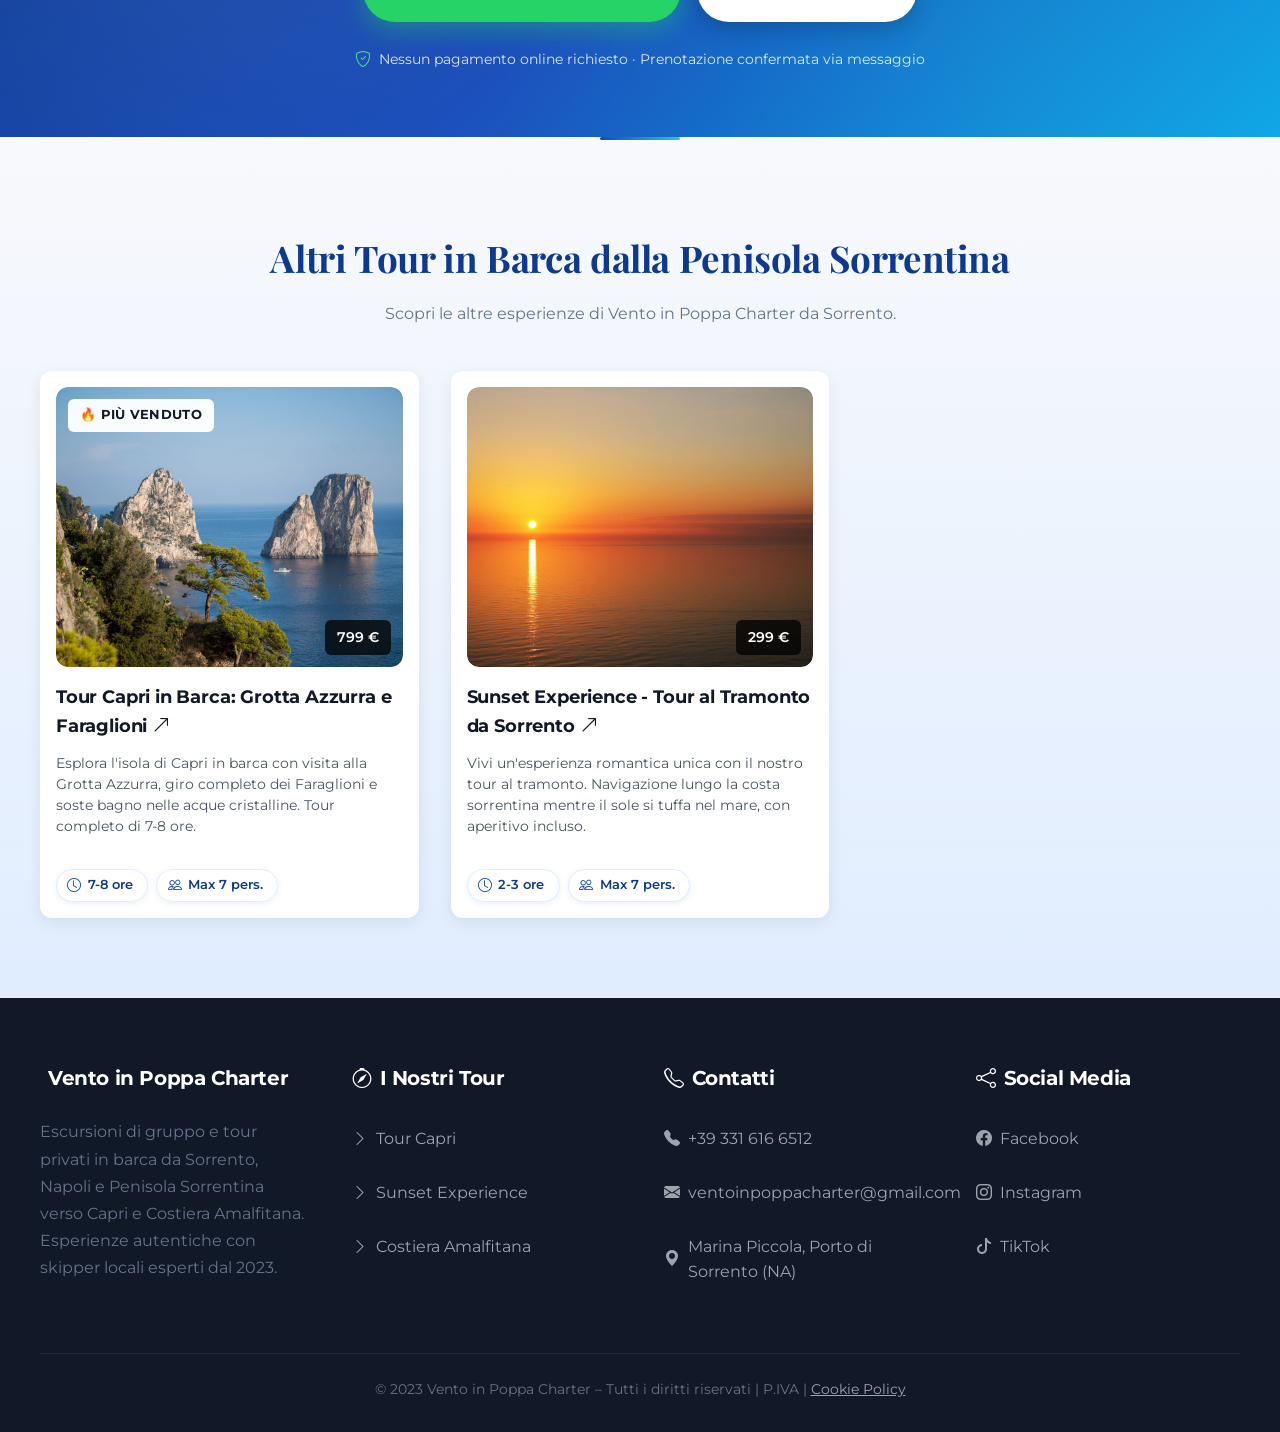
==== commit 41fc3270: "Add files via upload" ====
--- a/tour_amalfi/index.html
+++ b/tour_amalfi/index.html
@@ -6,11 +6,11 @@
   <meta name="viewport" content="width=device-width, initial-scale=1.0" />
 
   <!-- SEO Meta Tags -->
-  <title>Tour Costiera Amalfitana in Barca | Positano e Amalfi dal Mare | Vento in Poppa Charter</title>
+  <title>Tour Costiera Amalfitana in Barca | Positano, Amalfi, Praiano dal Mare | Vento in Poppa Charter</title>
   <meta name="description"
-    content="Tour della Costiera Amalfitana in barca da Sorrento: Positano, Amalfi, Praiano e grotte marine. 5-6 ore, max 7 persone, skipper locale esperto. Da €899. Prenota ora!" />
+    content="Tour costiera amalfitana in barca da Sorrento: Positano, Amalfi, Praiano, grotte marine, privato, da €899. Skipper locale esperto. Max 7 persone. Prenota ora!" />
   <meta name="keywords"
-    content="tour costiera amalfitana barca, escursione Positano Amalfi, gita barca Amalfi da Sorrento, tour Praiano barca, grotte marine costiera amalfitana, Amalfi Coast boat tour, boat trip Positano" />
+    content="tour costiera amalfitana barca, escursione Positano Amalfi, gita barca Amalfi da Sorrento, tour Praiano barca, grotte marine costiera amalfitana, Amalfi Coast boat tour, boat trip Positano, boat tour Amalfi Coast from Sorrento, escursione barca Positano Amalfi, gita mare Penisola Sorrentina costiera" />
   <link rel="canonical" href="https://www.ventoinpoppacharter.com/tour_amalfi" />
   <meta name="robots" content="index, follow" />
   <meta name="geo.region" content="IT-SA" />
@@ -20,6 +20,7 @@
   <link rel="alternate" hreflang="it" href="https://www.ventoinpoppacharter.com/tour_amalfi" />
   <link rel="alternate" hreflang="en" href="https://www.ventoinpoppacharter.com/en/amalfi-coast-tour" />
   <link rel="alternate" hreflang="es" href="https://www.ventoinpoppacharter.com/es/tour-amalfi" />
+  <link rel="alternate" hreflang="x-default" href="https://www.ventoinpoppacharter.com/tour_amalfi" />
 
   <!-- Open Graph / Facebook -->
   <meta property="og:type" content="website" />
@@ -38,6 +39,27 @@
 
   <!-- Favicon -->
   <link rel="icon" type="image/x-icon" href="/favicon.ico" />
+  <link rel="apple-touch-icon" sizes="180x180" href="/apple-touch-icon.png" />
+
+  <!-- PWA Manifest e Theme Color -->
+  <link rel="manifest" href="/site.webmanifest" />
+  <meta name="theme-color" content="#164ab9" />
+  <meta name="msapplication-TileColor" content="#164ab9" />
+  <meta name="apple-mobile-web-app-capable" content="yes" />
+  <meta name="mobile-web-app-capable" content="yes" />
+  <meta name="apple-mobile-web-app-title" content="Vento in Poppa" />
+  <meta name="application-name" content="Vento in Poppa" />
+  <meta name="format-detection" content="telephone=no" />
+
+  <!-- Preconnect per Performance (LCP/FCP optimization) -->
+  <link rel="preconnect" href="https://cdn.jsdelivr.net" crossorigin />
+  <link rel="preconnect" href="https://fonts.googleapis.com" />
+  <link rel="preconnect" href="https://fonts.gstatic.com" crossorigin />
+  <link rel="dns-prefetch" href="https://cdn.jsdelivr.net" />
+
+  <!-- Preload Risorse Critiche -->
+  <link rel="preload" href="../css/detail.css" as="style" />
+  <link rel="preload" as="image" href="../immagini/amalfi-coast.jpg" fetchpriority="high" />
 
   <!-- Schema.org TouristTrip -->
   <script type="application/ld+json">
@@ -57,7 +79,8 @@
         "addressLocality": "Sorrento",
         "addressRegion": "Campania",
         "addressCountry": "IT"
-      }
+      },
+      "areaServed": ["Positano", "Amalfi", "Praiano", "Sorrento", "Penisola Sorrentina"]
     },
     "offers": {
       "@type": "Offer",
@@ -84,6 +107,123 @@
   }
   </script>
 
+  <!-- Schema.org BreadcrumbList -->
+  <script type="application/ld+json">
+  {
+    "@context": "https://schema.org",
+    "@type": "BreadcrumbList",
+    "itemListElement": [
+      {
+        "@type": "ListItem",
+        "position": 1,
+        "name": "Home",
+        "item": "https://www.ventoinpoppacharter.com/"
+      },
+      {
+        "@type": "ListItem",
+        "position": 2,
+        "name": "Tour in Barca",
+        "item": "https://www.ventoinpoppacharter.com/#tour"
+      },
+      {
+        "@type": "ListItem",
+        "position": 3,
+        "name": "Tour Costiera Amalfitana",
+        "item": "https://www.ventoinpoppacharter.com/tour_amalfi"
+      }
+    ]
+  }
+  </script>
+
+  <!-- Schema.org TouristAttraction (destinazioni) -->
+  <script type="application/ld+json">
+  {
+    "@context": "https://schema.org",
+    "@graph": [
+      {
+        "@type": "TouristAttraction",
+        "name": "Positano",
+        "description": "Pittoresco borgo della Costiera Amalfitana, celebre per le case colorate a picco sul mare e le spiagge cristalline, raggiungibile in barca da Sorrento.",
+        "image": "https://www.ventoinpoppacharter.com/immagini/amalfi-coast.jpg",
+        "geo": {
+          "@type": "GeoCoordinates",
+          "latitude": "40.6280",
+          "longitude": "14.4844"
+        },
+        "containedInPlace": {
+          "@type": "Place",
+          "name": "Positano",
+          "address": {
+            "@type": "PostalAddress",
+            "addressLocality": "Positano",
+            "addressRegion": "Campania",
+            "addressCountry": "IT"
+          }
+        },
+        "touristType": ["Families", "Couples", "Friends"]
+      },
+      {
+        "@type": "TouristAttraction",
+        "name": "Amalfi",
+        "description": "Antica Repubblica Marinara e cuore della Costiera Amalfitana, con il celebre Duomo e il porto storico, tappa principale del tour in barca.",
+        "image": "https://www.ventoinpoppacharter.com/immagini/amalfi-coast.jpg",
+        "geo": {
+          "@type": "GeoCoordinates",
+          "latitude": "40.6340",
+          "longitude": "14.6027"
+        },
+        "containedInPlace": {
+          "@type": "Place",
+          "name": "Amalfi",
+          "address": {
+            "@type": "PostalAddress",
+            "addressLocality": "Amalfi",
+            "addressRegion": "Campania",
+            "addressCountry": "IT"
+          }
+        }
+      },
+      {
+        "@type": "TouristAttraction",
+        "name": "Praiano",
+        "description": "Borgo marinaro tra Positano e Amalfi, noto per le grotte marine e i panorami suggestivi, visitabile durante il tour in barca della Costiera Amalfitana.",
+        "image": "https://www.ventoinpoppacharter.com/immagini/amalfi-coast.jpg",
+        "geo": {
+          "@type": "GeoCoordinates",
+          "latitude": "40.6107",
+          "longitude": "14.5331"
+        },
+        "containedInPlace": {
+          "@type": "Place",
+          "name": "Praiano",
+          "address": {
+            "@type": "PostalAddress",
+            "addressLocality": "Praiano",
+            "addressRegion": "Campania",
+            "addressCountry": "IT"
+          }
+        }
+      }
+    ]
+  }
+  </script>
+
+  <!-- Speakable Specification per ricerca vocale -->
+  <script type="application/ld+json">
+  {
+    "@context": "https://schema.org",
+    "@type": "WebPage",
+    "name": "Tour Costiera Amalfitana in Barca - Positano, Amalfi, Praiano",
+    "url": "https://www.ventoinpoppacharter.com/tour_amalfi",
+    "inLanguage": "it-IT",
+    "primaryImageOfPage": "https://www.ventoinpoppacharter.com/immagini/amalfi-coast.jpg",
+    "speakable": {
+      "@type": "SpeakableSpecification",
+      "cssSelector": [".hero-new-title", ".hero-new-price", ".itinerary-intro", ".tour-info-box"]
+    }
+  }
+  </script>
+
   <!-- Bootstrap Icons CDN -->
   <link rel="stylesheet" href="https://cdn.jsdelivr.net/npm/bootstrap-icons@1.11.3/font/bootstrap-icons.css">
 
@@ -142,6 +282,10 @@
       <div class="hero-new-container">
         <!-- Titolo e prezzo con icone -->
         <div class="hero-new-header">
+          <span class="hero-eyebrow">
+            <i class="bi bi-stars" aria-hidden="true"></i>
+            <span data-translate="hero.eyebrow">Esperienza Premium · Tour Privato</span>
+          </span>
           <h1 class="hero-new-title" data-translate="tour.title">Tour Costiera Amalfitana</h1>
           <div class="hero-new-price">
             <span class="price-item">
@@ -166,7 +310,7 @@
           <!-- Immagine principale -->
           <div class="hero-gallery-main" onclick="openLightbox(0)">
             <img src="../immagini/amalfi-coast.jpg"
-              alt="Tour della Costiera Amalfitana in barca - Vista panoramica da Sorrento" loading="eager">
+              alt="Tour della Costiera Amalfitana in barca - Vista panoramica da Sorrento" loading="eager" fetchpriority="high" width="1200" height="675">
           </div>
 
           <!-- 4 Immagini secondarie -->
@@ -191,6 +335,40 @@
       </div>
     </section>
 
+    <!-- TRUST BAR - segnali di fiducia -->
+    <section class="trust-bar" aria-label="Garanzie e servizio">
+      <div class="trust-bar-container">
+        <div class="trust-bar-item">
+          <i class="bi bi-shield-check" aria-hidden="true"></i>
+          <div>
+            <strong data-translate="trust.cancellation.title">Cancellazione gratuita</strong>
+            <span data-translate="trust.cancellation.sub">fino a 48h prima</span>
+          </div>
+        </div>
+        <div class="trust-bar-item">
+          <i class="bi bi-people-fill" aria-hidden="true"></i>
+          <div>
+            <strong data-translate="trust.private.title">Tour privato</strong>
+            <span data-translate="trust.private.sub">solo il tuo gruppo</span>
+          </div>
+        </div>
+        <div class="trust-bar-item">
+          <i class="bi bi-translate" aria-hidden="true"></i>
+          <div>
+            <strong data-translate="trust.skipper.title">Skipper bilingue</strong>
+            <span data-translate="trust.skipper.sub">Italiano e inglese</span>
+          </div>
+        </div>
+        <div class="trust-bar-item">
+          <i class="bi bi-chat-dots-fill" aria-hidden="true"></i>
+          <div>
+            <strong data-translate="trust.response.title">Risposta veloce</strong>
+            <span data-translate="trust.response.sub">entro 1-2 ore</span>
+          </div>
+        </div>
+      </div>
+    </section>
+
     <!-- TOUR CONTENT -->
     <div class="tour-content">
       <div class="tour-layout">
@@ -232,11 +410,17 @@
               </div>
             </div>
 
-            <a href="https://wa.me/393316166512?text=Ciao,%20vorrei%20prenotare%20il%20Tour%20Costiera%20Amalfitana"
-              class="cta-button cta-description" aria-label="Prenota tour Capri su WhatsApp">
-              <i class="bi bi-whatsapp"></i>
-              <span data-translate="button.book">Prenota Ora</span>
-            </a>
+            <div class="cta-wrapper">
+              <a href="https://wa.me/393316166512?text=Ciao,%20vorrei%20prenotare%20il%20Tour%20Costiera%20Amalfitana"
+                class="cta-button cta-description" aria-label="Prenota Tour Costiera Amalfitana su WhatsApp">
+                <i class="bi bi-whatsapp"></i>
+                <span data-translate="button.book">Prenota su WhatsApp</span>
+              </a>
+              <p class="cta-microcopy">
+                <i class="bi bi-lightning-charge-fill" aria-hidden="true"></i>
+                <span data-translate="cta.microcopy">Risposta in 1-2 ore · Cancellazione gratuita 48h · Skipper locale incluso</span>
+              </p>
+            </div>
           </article>
           <!-- INFO CARDS - MOBILE ONLY (appaiono dopo la descrizione su mobile) -->
           <div class="info-cards-mobile">
@@ -629,6 +813,79 @@
         </aside>
       </div>
     </div>
+
+    <!-- FINAL CTA - momento decisionale -->
+    <section class="final-cta" aria-labelledby="finalCtaTitle">
+      <div class="final-cta-content">
+        <h2 id="finalCtaTitle" data-translate="final.cta.title">Pronto a esplorare la Costiera Amalfitana?</h2>
+        <p class="final-cta-desc" data-translate="final.cta.desc">Risposta su WhatsApp entro 1-2 ore · Cancellazione gratuita fino a 48h prima · Skipper locale incluso</p>
+        <div class="final-cta-buttons">
+          <a href="https://wa.me/393316166512?text=Ciao,%20vorrei%20prenotare%20il%20Tour%20Costiera%20Amalfitana" class="final-cta-btn final-cta-whatsapp" target="_blank" rel="noopener" aria-label="Prenota Tour Costiera Amalfitana su WhatsApp">
+            <i class="bi bi-whatsapp" aria-hidden="true"></i>
+            <span data-translate="final.cta.whatsapp">Prenota su WhatsApp</span>
+          </a>
+          <a href="tel:+393316166512" class="final-cta-btn final-cta-call" aria-label="Chiama Vento in Poppa Charter">
+            <i class="bi bi-telephone-fill" aria-hidden="true"></i>
+            <span data-translate="final.cta.call">Chiama Ora</span>
+          </a>
+        </div>
+        <p class="final-cta-trust">
+          <i class="bi bi-shield-check" aria-hidden="true"></i>
+          <span data-translate="final.cta.trust">Nessun pagamento online richiesto · Prenotazione confermata via messaggio</span>
+        </p>
+      </div>
+    </section>
+
+    <!-- TOUR CORRELATI - Internal Linking SEO -->
+    <section class="related-tours-section" aria-labelledby="relatedToursTitle">
+      <div class="related-tours-container">
+        <h2 id="relatedToursTitle" data-translate="related.title">Altri Tour in Barca dalla Penisola Sorrentina</h2>
+        <p class="related-tours-sub" data-translate="related.subtitle">Scopri le altre esperienze di Vento in Poppa Charter da Sorrento.</p>
+
+        <div class="tour-grid">
+          <a href="/tour_capri" class="tour-card" aria-label="Vai al Tour Capri in barca">
+            <div class="tour-card-image">
+              <img src="../immagini/capri_tour_faraglioni.jpg" alt="Tour Capri in barca da Sorrento - Faraglioni e Grotta Azzurra" loading="lazy" width="800" height="600" />
+              <span class="tour-badge">🔥 Più venduto</span>
+              <span class="tour-price-badge">799 €</span>
+            </div>
+            <div style="flex: 1; display: flex; flex-direction: column;">
+              <h3 class="tour-title">
+                Tour Capri in Barca: Grotta Azzurra e Faraglioni
+                <i class="bi bi-arrow-up-right tour-link-icon"></i>
+              </h3>
+              <p class="tour-description">
+                Esplora l'isola di Capri in barca con visita alla Grotta Azzurra, giro completo dei Faraglioni e soste bagno nelle acque cristalline. Tour completo di 7-8 ore.
+              </p>
+              <div class="tour-info">
+                <span class="tour-pill"><i class="bi bi-clock"></i> 7-8 ore</span>
+                <span class="tour-pill"><i class="bi bi-people"></i> Max 7 pers.</span>
+              </div>
+            </div>
+          </a>
+
+          <a href="/tour_sunset" class="tour-card" aria-label="Vai al Tour Tramonto Sorrento">
+            <div class="tour-card-image">
+              <img src="../immagini/sunset-sorrento.jpg" alt="Tour al tramonto in barca da Sorrento con aperitivo" loading="lazy" width="800" height="600" />
+              <span class="tour-price-badge">299 €</span>
+            </div>
+            <div style="flex: 1; display: flex; flex-direction: column;">
+              <h3 class="tour-title">
+                Sunset Experience - Tour al Tramonto da Sorrento
+                <i class="bi bi-arrow-up-right tour-link-icon"></i>
+              </h3>
+              <p class="tour-description">
+                Vivi un'esperienza romantica unica con il nostro tour al tramonto. Navigazione lungo la costa sorrentina mentre il sole si tuffa nel mare, con aperitivo incluso.
+              </p>
+              <div class="tour-info">
+                <span class="tour-pill"><i class="bi bi-clock"></i> 2-3 ore</span>
+                <span class="tour-pill"><i class="bi bi-people"></i> Max 7 pers.</span>
+              </div>
+            </div>
+          </a>
+        </div>
+      </div>
+    </section>
   </main>
 <!-- LIGHTBOX -->
   <div id="lightbox" class="lightbox" onclick="closeLightbox(event)">
@@ -638,11 +895,25 @@
     <button class="lightbox-next" onclick="changeLightboxImage(1, event)" aria-label="Immagine successiva">&#10095;</button>
   </div>
 
-  <!-- WHATSAPP FLOATING -->
+  <!-- WHATSAPP FLOATING (desktop) -->
   <a href="https://wa.me/393316166512?text=Ciao,%20vorrei%20informazioni%20sul%20Tour%20Costiera%20Amalfitana"
     class="whatsapp" aria-label="Contattaci su WhatsApp" target="_blank" rel="noopener">
     <i class="bi bi-whatsapp"></i>
   </a>
+
+  <!-- MOBILE STICKY CTA BAR -->
+  <nav class="mobile-cta-bar" aria-label="Prenotazione rapida">
+    <a href="tel:+393316166512" class="mobile-cta-btn mobile-cta-call" aria-label="Chiama Vento in Poppa Charter">
+      <i class="bi bi-telephone-fill" aria-hidden="true"></i>
+      <span data-translate="cta.call">Chiama</span>
+    </a>
+    <a href="https://wa.me/393316166512?text=Ciao,%20vorrei%20prenotare%20il%20Tour%20Costiera%20Amalfitana"
+       class="mobile-cta-btn mobile-cta-whatsapp"
+       target="_blank" rel="noopener" aria-label="Prenota Tour Costiera Amalfitana su WhatsApp">
+      <i class="bi bi-whatsapp" aria-hidden="true"></i>
+      <span data-translate="cta.whatsapp.short">Prenota su WhatsApp</span>
+    </a>
+  </nav>
 <!-- FOOTER -->
   <footer role="contentinfo">
     <div class="footer-inner">
@@ -693,13 +964,13 @@
           <i class="bi bi-share"></i>
           Social Media
         </h3>
-        <a href="https://www.facebook.com/ventoinpoppacharter" class="footer-link" target="_blank" rel="noopener noreferrer">
+        <a href="https://www.facebook.com/ventoinpoppacharter" class="footer-link" target="_blank" rel="me noopener noreferrer">
           <i class="bi bi-facebook"></i> Facebook
         </a>
-        <a href="https://www.instagram.com/ventoinpoppacharter" class="footer-link" target="_blank" rel="noopener noreferrer">
+        <a href="https://www.instagram.com/ventoinpoppacharter" class="footer-link" target="_blank" rel="me noopener noreferrer">
           <i class="bi bi-instagram"></i> Instagram
         </a>
-        <a href="https://www.tiktok.com/@ventoinpoppacharter" class="footer-link" target="_blank" rel="noopener noreferrer">
+        <a href="https://www.tiktok.com/@ventoinpoppacharter" class="footer-link" target="_blank" rel="me noopener noreferrer">
           <i class="bi bi-tiktok"></i> TikTok
         </a>
       </div>
@@ -773,7 +1044,27 @@
     'tobring.camera': 'Macchina fotografica',
     'tobring.hat': 'Cappello',
     'tobring.sunglasses': 'Occhiali da sole',
-    'tobring.sunscreen': 'Crema solare'
+    'tobring.sunscreen': 'Crema solare',
+    'button.book': 'Prenota su WhatsApp',
+    'hero.eyebrow': 'Esperienza Premium · Tour Privato',
+    'trust.cancellation.title': 'Cancellazione gratuita',
+    'trust.cancellation.sub': 'fino a 48h prima',
+    'trust.private.title': 'Tour privato',
+    'trust.private.sub': 'solo il tuo gruppo',
+    'trust.skipper.title': 'Skipper bilingue',
+    'trust.skipper.sub': 'Italiano e inglese',
+    'trust.response.title': 'Risposta veloce',
+    'trust.response.sub': 'entro 1-2 ore',
+    'cta.call': 'Chiama',
+    'cta.whatsapp.short': 'Prenota su WhatsApp',
+    'cta.microcopy': 'Risposta in 1-2 ore · Cancellazione gratuita 48h · Skipper locale incluso',
+    'final.cta.title': 'Pronto a esplorare la Costiera Amalfitana?',
+    'final.cta.desc': 'Risposta su WhatsApp entro 1-2 ore · Cancellazione gratuita fino a 48h prima · Skipper locale incluso',
+    'final.cta.whatsapp': 'Prenota su WhatsApp',
+    'final.cta.call': 'Chiama Ora',
+    'final.cta.trust': 'Nessun pagamento online richiesto · Prenotazione confermata via messaggio',
+    'related.title': 'Altri Tour in Barca dalla Penisola Sorrentina',
+    'related.subtitle': 'Scopri le altre esperienze di Vento in Poppa Charter da Sorrento.'
   },
   en: {
     'nav.tours': 'Tours',
@@ -834,7 +1125,27 @@
     'tobring.camera': 'Camera',
     'tobring.hat': 'Hat',
     'tobring.sunglasses': 'Sunglasses',
-    'tobring.sunscreen': 'Sunscreen'
+    'tobring.sunscreen': 'Sunscreen',
+    'button.book': 'Book on WhatsApp',
+    'hero.eyebrow': 'Premium Experience · Private Tour',
+    'trust.cancellation.title': 'Free cancellation',
+    'trust.cancellation.sub': 'up to 48h before',
+    'trust.private.title': 'Private tour',
+    'trust.private.sub': 'only your group',
+    'trust.skipper.title': 'Bilingual skipper',
+    'trust.skipper.sub': 'Italian and English',
+    'trust.response.title': 'Fast response',
+    'trust.response.sub': 'within 1-2 hours',
+    'cta.call': 'Call',
+    'cta.whatsapp.short': 'Book on WhatsApp',
+    'cta.microcopy': 'Reply in 1-2 hours · Free cancellation 48h · Local skipper included',
+    'final.cta.title': 'Ready to explore the Amalfi Coast?',
+    'final.cta.desc': 'Reply on WhatsApp within 1-2 hours · Free cancellation up to 48h before · Local skipper included',
+    'final.cta.whatsapp': 'Book on WhatsApp',
+    'final.cta.call': 'Call Now',
+    'final.cta.trust': 'No online payment required · Booking confirmed via message',
+    'related.title': 'Other Boat Tours from the Sorrento Peninsula',
+    'related.subtitle': 'Discover the other experiences offered by Vento in Poppa Charter from Sorrento.'
   },
   es: {
     'nav.tours': 'Tours',
@@ -895,7 +1206,27 @@
     'tobring.camera': 'Cámara fotográfica',
     'tobring.hat': 'Sombrero',
     'tobring.sunglasses': 'Gafas de sol',
-    'tobring.sunscreen': 'Protector solar'
+    'tobring.sunscreen': 'Protector solar',
+    'button.book': 'Reservar por WhatsApp',
+    'hero.eyebrow': 'Experiencia Premium · Tour Privado',
+    'trust.cancellation.title': 'Cancelación gratuita',
+    'trust.cancellation.sub': 'hasta 48h antes',
+    'trust.private.title': 'Tour privado',
+    'trust.private.sub': 'solo tu grupo',
+    'trust.skipper.title': 'Patrón bilingüe',
+    'trust.skipper.sub': 'Italiano e inglés',
+    'trust.response.title': 'Respuesta rápida',
+    'trust.response.sub': 'en 1-2 horas',
+    'cta.call': 'Llamar',
+    'cta.whatsapp.short': 'Reservar por WhatsApp',
+    'cta.microcopy': 'Respuesta en 1-2 horas · Cancelación gratuita 48h · Patrón local incluido',
+    'final.cta.title': '¿Listo para explorar la Costa Amalfitana?',
+    'final.cta.desc': 'Respuesta por WhatsApp en 1-2 horas · Cancelación gratuita hasta 48h antes · Patrón local incluido',
+    'final.cta.whatsapp': 'Reservar por WhatsApp',
+    'final.cta.call': 'Llamar Ahora',
+    'final.cta.trust': 'Sin pago online requerido · Reserva confirmada por mensaje',
+    'related.title': 'Otros Tours en Barco desde la Península de Sorrento',
+    'related.subtitle': 'Descubre las otras experiencias de Vento in Poppa Charter desde Sorrento.'
   }
 };
 
--- a/css/detail.css
+++ b/css/detail.css
@@ -44,7 +44,7 @@
 
 html, body {
   overflow-x: hidden;
-  font-family: -apple-system, BlinkMacSystemFont, "Segoe UI", Roboto, sans-serif;
+  font-family: 'Montserrat', -apple-system, BlinkMacSystemFont, "Segoe UI", Roboto, sans-serif;
   line-height: 1.6;
   color: var(--text-main);
   background: var(--bg-color);
@@ -52,9 +52,15 @@
 
 /* TYPOGRAPHY PREMIUM */
 h1, h2, h3, h4 {
-  font-family: -apple-system, BlinkMacSystemFont, "Segoe UI", Roboto, sans-serif;
+  font-family: 'Montserrat', -apple-system, BlinkMacSystemFont, "Segoe UI", Roboto, sans-serif;
   color: var(--primary-blue-dark);
   letter-spacing: -0.02em;
+}
+
+.hero-new-title,
+.tour-section > h2 {
+  font-family: 'Playfair Display', Georgia, 'Times New Roman', serif;
+  letter-spacing: -0.01em;
 }
 
 p {
@@ -209,13 +215,34 @@
   margin-bottom: 1.5rem;
 }
 
+.hero-eyebrow {
+  display: inline-flex;
+  align-items: center;
+  gap: 0.4rem;
+  background: white;
+  color: var(--primary-blue-dark);
+  font-size: 0.78rem;
+  font-weight: 700;
+  text-transform: uppercase;
+  letter-spacing: 1px;
+  padding: 0.4rem 0.9rem;
+  border-radius: var(--radius-full);
+  border: 1px solid var(--primary-blue-light);
+  box-shadow: var(--shadow-sm);
+  margin-bottom: 0.75rem;
+}
+
+.hero-eyebrow i {
+  color: var(--accent-gold);
+  font-size: 0.9rem;
+}
+
 .hero-new-title {
-  font-family: -apple-system, BlinkMacSystemFont, "Segoe UI", Roboto, sans-serif;
-  font-size: clamp(1.75rem, 4vw, 2.5rem);
-  font-weight: 700;
+  font-size: clamp(2rem, 4.5vw, 2.8rem);
+  font-weight: 800;
   color: var(--primary-blue-dark);
-  margin-bottom: 0.5rem;
-  line-height: 1.2;
+  margin-bottom: 0.75rem;
+  line-height: 1.15;
 }
 
 .hero-new-price {
@@ -233,6 +260,14 @@
   align-items: center;
   gap: 0.4rem;
   white-space: nowrap;
+  background: white;
+  color: var(--primary-blue-dark);
+  font-weight: 600;
+  font-size: 0.875rem;
+  padding: 0.4rem 1rem 0.4rem 0.75rem;
+  border-radius: var(--radius-full);
+  border: 1.5px solid var(--primary-blue-light);
+  box-shadow: var(--shadow-sm);
 }
 
 .price-item i {
@@ -241,8 +276,7 @@
 }
 
 .price-separator {
-  color: var(--text-light);
-  font-weight: 300;
+  display: none;
 }
 
 /* Gallery Grid */
@@ -311,7 +345,7 @@
 .tour-content {
   max-width: 1200px;
   margin: 0 auto;
-  padding: 3rem 1.5rem;
+  padding: 3.5rem 1.5rem 4rem;
 }
 
 /* TOUR LAYOUT: 2 COLONNE */
@@ -326,6 +360,7 @@
   display: flex;
   flex-direction: column;
   gap: 2.5rem;
+  min-width: 0;
 }
 
 .tour-sidebar {
@@ -348,12 +383,42 @@
   border-radius: var(--radius-lg);
   box-shadow: var(--shadow-md);
   border: 1px solid rgba(0, 78, 152, 0.08);
+  position: relative;
+  overflow: hidden;
+}
+
+.tour-section::before {
+  content: '';
+  position: absolute;
+  top: 0;
+  left: 0;
+  right: 0;
+  height: 4px;
+  background: linear-gradient(90deg, var(--primary-blue) 0%, var(--accent-teal) 100%);
+  opacity: 0.9;
 }
 
 .tour-section h2 {
-  font-size: 1.8rem;
+  font-size: clamp(1.6rem, 3vw, 2rem);
   margin-bottom: 1.5rem;
   color: var(--primary-blue-dark);
+  display: flex;
+  align-items: center;
+  gap: 0.65rem;
+  letter-spacing: -0.01em;
+}
+
+.tour-section h2 i {
+  color: var(--primary-blue);
+  font-size: 0.85em;
+  background: var(--primary-blue-light);
+  width: 2em;
+  height: 2em;
+  border-radius: 50%;
+  display: inline-flex;
+  align-items: center;
+  justify-content: center;
+  flex-shrink: 0;
 }
 
 .tour-section p {
@@ -361,19 +426,40 @@
   line-height: 1.8;
 }
 
+/* Specificity override per battere index.css su .tour-info-item */
+.tour-info-box .tour-info-item {
+  display: flex;
+  flex-direction: column;
+  align-items: center;
+  justify-content: center;
+  text-align: center;
+  gap: 0.5rem;
+  padding: 1.5rem 1rem;
+  background: white;
+  border-radius: var(--radius-md);
+  box-shadow: var(--shadow-sm);
+  border: 1px solid var(--primary-blue-light);
+  flex-shrink: unset;
+  min-width: unset;
+  transition: transform var(--transition-base), box-shadow var(--transition-base);
+}
+
+.tour-info-box .tour-info-item:hover {
+  transform: translateY(-2px);
+  box-shadow: var(--shadow-md);
+}
+
 /* BOX INFORMAZIONI TOUR */
 .tour-info-box {
-  display: flex;
-  justify-content: space-between;
-  align-items: center;
+  display: grid;
+  grid-template-columns: repeat(3, 1fr);
   gap: 1rem;
   margin: 2rem 0;
-  padding: 1.5rem;
-  background: linear-gradient(135deg, var(--primary-blue-light) 0%, rgba(45, 199, 204, 0.1) 100%);
-  border-radius: var(--radius-md);
-  border: 1px solid var(--primary-blue-light);
-  overflow-x: auto;
-  -webkit-overflow-scrolling: touch;
+  padding: 0;
+  background: transparent;
+  border: none;
+  border-radius: 0;
+  overflow-x: visible;
 }
 
 .tour-info-item {
@@ -385,9 +471,18 @@
 }
 
 .tour-info-item i {
-  font-size: 1.8rem;
+  font-size: 1.4rem;
   color: var(--primary-blue);
   flex-shrink: 0;
+  line-height: 1;
+  align-self: center;
+  width: 56px;
+  height: 56px;
+  background: linear-gradient(135deg, var(--primary-blue-light) 0%, rgba(45, 199, 204, 0.15) 100%);
+  border-radius: 50%;
+  display: inline-flex;
+  align-items: center;
+  justify-content: center;
 }
 
 .tour-info-item > div {
@@ -453,28 +548,37 @@
   top: 0;
   width: 60px;
   height: 60px;
-  background: white;
+  background: linear-gradient(135deg, white 0%, var(--primary-blue-light) 100%);
   border-radius: 50%;
   display: flex;
   align-items: center;
   justify-content: center;
   font-size: 1.4rem;
   color: var(--primary-blue);
-  box-shadow: 0 0 0 4px var(--primary-blue-light), var(--shadow-md);
+  box-shadow:
+    0 0 0 4px white,
+    0 0 0 5px var(--primary-blue-light),
+    0 8px 20px -4px rgba(22, 74, 185, 0.25);
   z-index: 2;
   transition: all var(--transition-base);
 }
 
 .timeline-item:hover .timeline-icon {
-  transform: scale(1.1);
-  box-shadow: 0 0 0 6px rgba(45, 199, 204, 0.2), var(--shadow-lg);
+  transform: scale(1.08) rotate(-5deg);
+  box-shadow:
+    0 0 0 4px white,
+    0 0 0 5px var(--accent-teal),
+    0 12px 28px -6px rgba(45, 199, 204, 0.35);
   color: var(--accent-teal);
 }
 
 .timeline-icon.highlight {
-  background: var(--primary-blue);
+  background: linear-gradient(135deg, var(--primary-blue) 0%, var(--secondary-blue) 100%);
   color: white;
-  box-shadow: 0 0 0 4px rgba(0, 78, 152, 0.15), var(--shadow-lg);
+  box-shadow:
+    0 0 0 4px white,
+    0 0 0 5px rgba(22, 74, 185, 0.25),
+    0 10px 24px -4px rgba(22, 74, 185, 0.4);
 }
 
 .timeline-content {
@@ -520,23 +624,48 @@
 /* ==================== INFO CARDS (SIDEBAR) ==================== */
 .info-card {
   background: white;
-  padding: 2rem;
+  padding: 1.75rem;
   border-radius: var(--radius-lg);
   box-shadow: var(--shadow-md);
-  border: 1px solid rgba(255,255,255,0.5);
+  border: 1px solid rgba(0, 78, 152, 0.08);
+  position: relative;
+  transition: transform var(--transition-base), box-shadow var(--transition-base);
+}
+
+.info-card:hover {
+  transform: translateY(-2px);
+  box-shadow: var(--shadow-lg);
 }
 
 .info-card h3 {
-  font-size: 1.2rem;
-  margin-bottom: 1.5rem;
+  font-size: 0.95rem;
+  font-weight: 700;
+  text-transform: uppercase;
+  letter-spacing: 0.6px;
+  margin-bottom: 1.25rem;
   display: flex;
   align-items: center;
   gap: 0.75rem;
+  padding-bottom: 0.85rem;
+  border-bottom: 2px solid var(--primary-blue-light);
+  color: var(--primary-blue-dark);
 }
 
 .info-card h3 i {
   color: var(--primary-blue);
-}
+  font-size: 1.15rem;
+  width: 2em;
+  height: 2em;
+  background: var(--primary-blue-light);
+  border-radius: 50%;
+  display: inline-flex;
+  align-items: center;
+  justify-content: center;
+  flex-shrink: 0;
+}
+
+.info-card h3 .bi-check-circle-fill { color: #16a34a; background: rgba(22, 163, 74, 0.12); }
+.info-card h3 .bi-x-circle-fill { color: #dc2626; background: rgba(220, 38, 38, 0.12); }
 
 .info-card ul {
   list-style: none;
@@ -545,10 +674,16 @@
 .info-card li {
   display: flex;
   align-items: center;
-  gap: 1rem;
-  padding: 0.6rem 0;
+  gap: 0.85rem;
+  padding: 0.65rem 0;
   color: var(--text-main);
   border-bottom: 1px dashed var(--primary-blue-light);
+  font-size: 0.95rem;
+  transition: padding var(--transition-base);
+}
+
+.info-card li:hover {
+  padding-left: 0.25rem;
 }
 
 .info-card li:last-child {
@@ -557,14 +692,34 @@
 
 .info-card li i {
   color: var(--primary-blue);
-  font-size: 1.1rem;
+  font-size: 1.05rem;
+  flex-shrink: 0;
+  width: 1.3em;
+  text-align: center;
 }
 
 /* PRICE CARD */
 .price-card {
-  background: linear-gradient(135deg, var(--primary-blue) 0%, var(--secondary-blue) 100%);
+  background: linear-gradient(135deg, var(--primary-blue-dark) 0%, var(--primary-blue) 50%, var(--secondary-blue) 100%);
   color: white;
   text-align: center;
+  position: relative;
+  overflow: hidden;
+}
+
+.price-card::before {
+  content: '';
+  position: absolute;
+  inset: 0;
+  background:
+    radial-gradient(circle at 20% 20%, rgba(255,255,255,0.12) 0%, transparent 50%),
+    radial-gradient(circle at 80% 80%, rgba(45, 199, 204, 0.18) 0%, transparent 50%);
+  pointer-events: none;
+}
+
+.price-card > * {
+  position: relative;
+  z-index: 1;
 }
 
 .price-info {
@@ -576,15 +731,19 @@
 }
 
 .price-from {
-  font-size: 0.9rem;
+  font-size: 0.78rem;
+  text-transform: uppercase;
+  letter-spacing: 1px;
   opacity: 0.9;
+  font-weight: 600;
 }
 
 .price-value {
-  font-family: -apple-system, BlinkMacSystemFont, "Segoe UI", Roboto, sans-serif;
-  font-size: 2.5rem;
+  font-family: 'Playfair Display', Georgia, serif;
+  font-size: 3rem;
   font-weight: 700;
   line-height: 1;
+  letter-spacing: -0.02em;
 }
 
 .price-unit {
@@ -623,11 +782,49 @@
   color: white;
 }
 
+/* Wrapper del CTA descrizione con micro-copy sotto */
+.cta-wrapper {
+  margin-top: 2rem;
+  display: inline-flex;
+  flex-direction: column;
+  align-items: flex-start;
+  gap: 0.5rem;
+}
+
+.cta-wrapper .cta-description {
+  margin-top: 0;
+}
+
+.cta-microcopy {
+  display: inline-flex;
+  align-items: center;
+  gap: 0.4rem;
+  font-size: 0.82rem;
+  color: var(--text-light);
+  margin: 0;
+  line-height: 1.3;
+}
+
+.cta-microcopy i {
+  color: #f59e0b;
+  font-size: 0.95rem;
+}
+
 /* CTA nella sezione descrizione */
 .cta-description {
   margin-top: 2rem;
   width: auto;
   display: inline-flex;
+  background: linear-gradient(135deg, #25D366 0%, #1da354 100%);
+  color: white !important;
+  box-shadow: 0 8px 24px rgba(37, 211, 102, 0.35);
+}
+
+.cta-description:hover {
+  background: linear-gradient(135deg, #1da354 0%, #157a3e 100%) !important;
+  color: white !important;
+  transform: translateY(-3px);
+  box-shadow: 0 15px 35px rgba(37, 211, 102, 0.5);
 }
 
 /* ==================== LIGHTBOX ==================== */
@@ -711,9 +908,370 @@
   box-shadow: 0 15px 40px rgba(37, 211, 102, 0.6);
 }
 
+/* ==================== FINAL CTA (Conversion Section) ==================== */
+.final-cta {
+  background: linear-gradient(135deg, var(--primary-blue-dark) 0%, var(--primary-blue) 50%, var(--secondary-blue) 100%);
+  padding: 4rem 1.5rem;
+  position: relative;
+  overflow: hidden;
+}
+
+.final-cta::before {
+  content: '';
+  position: absolute;
+  inset: 0;
+  background:
+    radial-gradient(circle at 20% 30%, rgba(255,255,255,0.08) 0%, transparent 50%),
+    radial-gradient(circle at 80% 70%, rgba(45, 199, 204, 0.15) 0%, transparent 50%);
+  pointer-events: none;
+}
+
+.final-cta-content {
+  max-width: 720px;
+  margin: 0 auto;
+  text-align: center;
+  position: relative;
+  z-index: 1;
+}
+
+.final-cta h2 {
+  font-family: 'Playfair Display', Georgia, serif;
+  font-size: clamp(1.7rem, 3.5vw, 2.5rem);
+  font-weight: 700;
+  color: white;
+  margin-bottom: 0.85rem;
+  letter-spacing: -0.01em;
+  line-height: 1.2;
+}
+
+.final-cta-desc {
+  color: rgba(255, 255, 255, 0.92);
+  font-size: 1rem;
+  margin-bottom: 2rem;
+  line-height: 1.65;
+}
+
+.final-cta-buttons {
+  display: flex;
+  gap: 1rem;
+  justify-content: center;
+  flex-wrap: wrap;
+  margin-bottom: 1.5rem;
+}
+
+.final-cta-btn {
+  display: inline-flex;
+  align-items: center;
+  gap: 0.6rem;
+  padding: 1rem 2rem;
+  border-radius: var(--radius-full);
+  font-weight: 700;
+  font-size: 1rem;
+  text-decoration: none;
+  text-transform: uppercase;
+  letter-spacing: 0.5px;
+  transition: transform var(--transition-base), box-shadow var(--transition-base), filter var(--transition-base);
+  min-width: 220px;
+  justify-content: center;
+}
+
+.final-cta-btn i {
+  font-size: 1.25rem;
+}
+
+.final-cta-whatsapp {
+  background: var(--whatsapp);
+  color: white;
+  box-shadow: 0 8px 24px rgba(37, 211, 102, 0.4);
+}
+
+.final-cta-whatsapp:hover {
+  transform: translateY(-3px);
+  box-shadow: 0 15px 35px rgba(37, 211, 102, 0.55);
+  filter: brightness(1.05);
+}
+
+.final-cta-call {
+  background: white;
+  color: var(--primary-blue-dark);
+  box-shadow: 0 8px 24px rgba(0, 0, 0, 0.2);
+}
+
+.final-cta-call:hover {
+  transform: translateY(-3px);
+  box-shadow: 0 15px 35px rgba(0, 0, 0, 0.3);
+}
+
+.final-cta-trust {
+  display: inline-flex;
+  align-items: center;
+  gap: 0.5rem;
+  color: rgba(255, 255, 255, 0.85);
+  font-size: 0.85rem;
+  margin: 0;
+}
+
+.final-cta-trust i {
+  color: #4ade80;
+  font-size: 1rem;
+}
+
+@media (max-width: 768px) {
+  .final-cta {
+    padding: 3rem 1rem;
+  }
+  .final-cta-buttons {
+    flex-direction: column;
+    gap: 0.75rem;
+    align-items: stretch;
+  }
+  .final-cta-btn {
+    width: 100%;
+    min-width: 0;
+  }
+}
+
+/* ==================== TRUST BAR (Modern Card Design) ==================== */
+.trust-bar {
+  background: var(--bg-color);
+  padding: 3rem 1.5rem;
+  position: relative;
+}
+
+.trust-bar::before {
+  content: '';
+  position: absolute;
+  top: 0;
+  left: 50%;
+  transform: translateX(-50%);
+  width: 60px;
+  height: 3px;
+  background: linear-gradient(90deg, var(--primary-blue) 0%, var(--accent-teal) 100%);
+  border-radius: 999px;
+}
+
+.trust-bar-container {
+  max-width: 1140px;
+  margin: 0 auto;
+  display: grid;
+  grid-template-columns: repeat(4, 1fr);
+  gap: 1.25rem;
+}
+
+.trust-bar-item {
+  display: flex;
+  flex-direction: column;
+  align-items: center;
+  text-align: center;
+  gap: 0.85rem;
+  padding: 1.75rem 1.25rem;
+  background: white;
+  border: 1px solid rgba(0, 78, 152, 0.08);
+  border-radius: var(--radius-lg);
+  transition: transform 0.35s cubic-bezier(0.4, 0, 0.2, 1),
+              box-shadow 0.35s cubic-bezier(0.4, 0, 0.2, 1),
+              border-color 0.35s ease;
+  cursor: default;
+  position: relative;
+  overflow: hidden;
+}
+
+.trust-bar-item::after {
+  content: '';
+  position: absolute;
+  top: 0;
+  left: 0;
+  right: 0;
+  height: 3px;
+  background: linear-gradient(90deg, var(--primary-blue) 0%, var(--accent-teal) 100%);
+  opacity: 0;
+  transition: opacity 0.35s ease;
+}
+
+.trust-bar-item:hover {
+  transform: translateY(-5px);
+  border-color: var(--primary-blue-light);
+  box-shadow: 0 16px 32px -8px rgba(22, 74, 185, 0.18);
+}
+
+.trust-bar-item:hover::after {
+  opacity: 1;
+}
+
+.trust-bar-item i {
+  width: 60px;
+  height: 60px;
+  display: inline-flex;
+  align-items: center;
+  justify-content: center;
+  border-radius: 50%;
+  font-size: 1.65rem;
+  background: linear-gradient(135deg, var(--primary-blue-light) 0%, rgba(14, 165, 233, 0.18) 100%);
+  color: var(--primary-blue);
+  box-shadow: 0 6px 18px -4px rgba(22, 74, 185, 0.22);
+  flex-shrink: 0;
+  line-height: 1;
+  transition: transform 0.35s cubic-bezier(0.4, 0, 0.2, 1);
+}
+
+.trust-bar-item:hover i {
+  transform: scale(1.08) rotate(-4deg);
+}
+
+.trust-bar-item .bi-shield-check {
+  background: linear-gradient(135deg, rgba(22, 163, 74, 0.18) 0%, rgba(22, 163, 74, 0.06) 100%);
+  color: #16a34a;
+  box-shadow: 0 6px 18px -4px rgba(22, 163, 74, 0.25);
+}
+
+.trust-bar-item .bi-cup-straw {
+  background: linear-gradient(135deg, rgba(197, 160, 89, 0.22) 0%, rgba(197, 160, 89, 0.08) 100%);
+  color: var(--accent-gold);
+  box-shadow: 0 6px 18px -4px rgba(197, 160, 89, 0.3);
+}
+
+.trust-bar-item .bi-chat-dots-fill {
+  background: linear-gradient(135deg, rgba(37, 211, 102, 0.22) 0%, rgba(37, 211, 102, 0.06) 100%);
+  color: var(--whatsapp);
+  box-shadow: 0 6px 18px -4px rgba(37, 211, 102, 0.3);
+}
+
+.trust-bar-item .bi-translate {
+  background: linear-gradient(135deg, rgba(45, 199, 204, 0.22) 0%, rgba(45, 199, 204, 0.06) 100%);
+  color: var(--accent-teal);
+  box-shadow: 0 6px 18px -4px rgba(45, 199, 204, 0.3);
+}
+
+.trust-bar-item div {
+  display: flex;
+  flex-direction: column;
+  gap: 0.2rem;
+  min-width: 0;
+  width: 100%;
+}
+
+.trust-bar-item strong {
+  font-family: 'Playfair Display', Georgia, serif;
+  font-size: 1.05rem;
+  font-weight: 700;
+  color: var(--primary-blue-dark);
+  line-height: 1.25;
+  letter-spacing: -0.01em;
+}
+
+.trust-bar-item span {
+  font-size: 0.82rem;
+  color: var(--text-light);
+  line-height: 1.4;
+  font-weight: 500;
+}
+
+@media (max-width: 991px) {
+  .trust-bar {
+    padding: 2.5rem 1rem;
+  }
+  .trust-bar-container {
+    grid-template-columns: repeat(2, 1fr);
+    gap: 1rem;
+  }
+}
+
+@media (max-width: 480px) {
+  .trust-bar {
+    padding: 2rem 1rem;
+  }
+  .trust-bar-container {
+    gap: 0.85rem;
+  }
+  .trust-bar-item {
+    padding: 1.35rem 0.85rem;
+    gap: 0.65rem;
+  }
+  .trust-bar-item i {
+    width: 50px;
+    height: 50px;
+    font-size: 1.4rem;
+  }
+  .trust-bar-item strong {
+    font-size: 0.95rem;
+  }
+  .trust-bar-item span {
+    font-size: 0.75rem;
+  }
+}
+
 /* ==================== UTILITIES ==================== */
-.hidden { 
-  display: none !important; 
+.hidden {
+  display: none !important;
+}
+
+/* ==================== RELATED TOURS (SEO Internal Linking) ==================== */
+.related-tours-section {
+  background: linear-gradient(180deg, var(--bg-color) 0%, var(--primary-blue-light) 100%);
+  padding: 4.5rem 1.5rem 5rem;
+  margin-top: 0;
+  position: relative;
+  overflow: hidden;
+}
+
+.related-tours-section::before {
+  content: '';
+  position: absolute;
+  top: 0;
+  left: 50%;
+  transform: translateX(-50%);
+  width: 80px;
+  height: 3px;
+  background: linear-gradient(90deg, var(--primary-blue) 0%, var(--accent-teal) 100%);
+  border-radius: 999px;
+}
+
+.related-tours-container {
+  max-width: 1200px;
+  margin: 0 auto;
+}
+
+.related-tours-section h2 {
+  font-family: 'Playfair Display', Georgia, serif;
+  font-size: clamp(1.7rem, 3vw, 2.3rem);
+  font-weight: 700;
+  color: var(--primary-blue-dark);
+  margin: 1.25rem 0 0.75rem;
+  text-align: center;
+  letter-spacing: -0.01em;
+}
+
+.related-tours-sub {
+  text-align: center;
+  color: var(--text-light);
+  font-size: 1rem;
+  margin-bottom: 2.75rem;
+}
+
+/* Override per .tour-card quando usato come <a> nelle related tours */
+.related-tours-section .tour-card {
+  text-decoration: none;
+  color: inherit;
+}
+
+/* Forza layout a 3 colonne anche con 2 card (stessa larghezza della homepage) */
+.related-tours-section .tour-grid {
+  grid-template-columns: repeat(3, 1fr);
+}
+
+@media (max-width: 991px) {
+  .related-tours-section .tour-grid {
+    grid-template-columns: repeat(2, 1fr);
+  }
+}
+
+@media (max-width: 768px) {
+  .related-tours-section {
+    padding: 3rem 1rem 4rem;
+  }
+  .related-tours-section .tour-grid {
+    grid-template-columns: 1fr;
+  }
 }
 
 /* ==================== RESPONSIVE ==================== */
@@ -723,16 +1281,61 @@
   .tour-layout {
     grid-template-columns: 1fr;
   }
-  
-  /* Sidebar va in alto su tablet */
+
+  /* Sidebar nascosta su tablet */
   .tour-sidebar {
-    position: static;
-    order: -1;
-  }
-  
-  /* Info cards mobile rimangono nascoste su tablet */
+    display: none;
+  }
+
+  /* Pills: scroll orizzontale su tablet */
+  .hero-new-price {
+    flex-wrap: nowrap;
+    overflow-x: auto;
+    padding-bottom: 0.5rem;
+    -webkit-overflow-scrolling: touch;
+    scrollbar-width: none;
+  }
+
+  .hero-new-price::-webkit-scrollbar {
+    display: none;
+  }
+
+  .price-item {
+    flex-shrink: 0;
+  }
+
+  /* Info cards in griglia 3 colonne su tablet */
   .info-cards-mobile {
-    display: none;
+    display: grid;
+    grid-template-columns: repeat(3, 1fr);
+    gap: 1.5rem;
+  }
+
+  .info-cards-mobile .info-card {
+    padding: 1.5rem;
+  }
+
+  /* Hero gallery: colonna singola su tablet per evitare clip del lato destro */
+  .hero-gallery {
+    grid-template-columns: 1fr;
+    max-height: none;
+  }
+
+  .hero-gallery-main {
+    aspect-ratio: 16/9;
+    min-height: unset;
+  }
+
+  .hero-gallery-thumbs {
+    grid-template-columns: repeat(4, 1fr);
+    grid-template-rows: 1fr;
+    gap: 8px;
+    height: auto;
+  }
+
+  .hero-gallery-thumb {
+    aspect-ratio: 1;
+    min-height: unset;
   }
 }
 
@@ -802,13 +1405,18 @@
   }
 
   .hero-gallery-thumbs {
-    grid-template-columns: repeat(4, 1fr);
+    grid-template-columns: repeat(3, 1fr);
     grid-template-rows: 1fr;
     gap: 8px;
   }
 
   .hero-gallery-thumb {
     aspect-ratio: 1;
+    min-height: unset;
+  }
+
+  .hero-gallery-thumb:nth-child(4) {
+    display: none;
   }
 
   /* SIDEBAR NASCOSTA SU MOBILE */
@@ -849,20 +1457,29 @@
     border-radius: 20px; 
   }
   
-  /* BOX INFO - riduce padding su mobile */
+  /* BOX INFO - colonna singola su mobile */
   .tour-info-box {
-    padding: 1rem;
+    grid-template-columns: 1fr;
     gap: 0.75rem;
   }
-  
+
+  .tour-info-box .tour-info-item {
+    flex-direction: row;
+    align-items: center;
+    justify-content: flex-start;
+    text-align: left;
+    padding: 1rem 1.25rem;
+    gap: 1rem;
+  }
+
   .tour-info-item i {
     font-size: 1.5rem;
   }
-  
+
   .info-label {
     font-size: 0.65rem;
   }
-  
+
   .info-value {
     font-size: 0.85rem;
   }
@@ -904,24 +1521,23 @@
     font-size: 0.85rem;
   }
   
-  /* BOX INFO - ulteriore riduzione su schermi piccoli */
   .tour-info-box {
-    padding: 0.75rem;
     gap: 0.5rem;
   }
-  
-  .tour-info-item {
-    gap: 0.5rem;
-  }
-  
+
+  .tour-info-box .tour-info-item {
+    padding: 0.75rem 1rem;
+    gap: 0.75rem;
+  }
+
   .tour-info-item i {
     font-size: 1.3rem;
   }
-  
+
   .info-label {
     font-size: 0.6rem;
   }
-  
+
   .info-value {
     font-size: 0.75rem;
   }
@@ -935,7 +1551,7 @@
   }
 
   .hero-gallery-thumbs {
-    grid-template-columns: repeat(2, 1fr);
-    grid-template-rows: repeat(2, 1fr);
+    grid-template-columns: repeat(3, 1fr);
+    grid-template-rows: 1fr;
   }
 }
--- a/css/detail.css
+++ b/css/detail.css
@@ -44,7 +44,7 @@
 
 html, body {
   overflow-x: hidden;
-  font-family: -apple-system, BlinkMacSystemFont, "Segoe UI", Roboto, sans-serif;
+  font-family: 'Montserrat', -apple-system, BlinkMacSystemFont, "Segoe UI", Roboto, sans-serif;
   line-height: 1.6;
   color: var(--text-main);
   background: var(--bg-color);
@@ -52,9 +52,15 @@
 
 /* TYPOGRAPHY PREMIUM */
 h1, h2, h3, h4 {
-  font-family: -apple-system, BlinkMacSystemFont, "Segoe UI", Roboto, sans-serif;
+  font-family: 'Montserrat', -apple-system, BlinkMacSystemFont, "Segoe UI", Roboto, sans-serif;
   color: var(--primary-blue-dark);
   letter-spacing: -0.02em;
+}
+
+.hero-new-title,
+.tour-section > h2 {
+  font-family: 'Playfair Display', Georgia, 'Times New Roman', serif;
+  letter-spacing: -0.01em;
 }
 
 p {
@@ -209,13 +215,34 @@
   margin-bottom: 1.5rem;
 }
 
+.hero-eyebrow {
+  display: inline-flex;
+  align-items: center;
+  gap: 0.4rem;
+  background: white;
+  color: var(--primary-blue-dark);
+  font-size: 0.78rem;
+  font-weight: 700;
+  text-transform: uppercase;
+  letter-spacing: 1px;
+  padding: 0.4rem 0.9rem;
+  border-radius: var(--radius-full);
+  border: 1px solid var(--primary-blue-light);
+  box-shadow: var(--shadow-sm);
+  margin-bottom: 0.75rem;
+}
+
+.hero-eyebrow i {
+  color: var(--accent-gold);
+  font-size: 0.9rem;
+}
+
 .hero-new-title {
-  font-family: -apple-system, BlinkMacSystemFont, "Segoe UI", Roboto, sans-serif;
-  font-size: clamp(1.75rem, 4vw, 2.5rem);
-  font-weight: 700;
+  font-size: clamp(2rem, 4.5vw, 2.8rem);
+  font-weight: 800;
   color: var(--primary-blue-dark);
-  margin-bottom: 0.5rem;
-  line-height: 1.2;
+  margin-bottom: 0.75rem;
+  line-height: 1.15;
 }
 
 .hero-new-price {
@@ -233,6 +260,14 @@
   align-items: center;
   gap: 0.4rem;
   white-space: nowrap;
+  background: white;
+  color: var(--primary-blue-dark);
+  font-weight: 600;
+  font-size: 0.875rem;
+  padding: 0.4rem 1rem 0.4rem 0.75rem;
+  border-radius: var(--radius-full);
+  border: 1.5px solid var(--primary-blue-light);
+  box-shadow: var(--shadow-sm);
 }
 
 .price-item i {
@@ -241,8 +276,7 @@
 }
 
 .price-separator {
-  color: var(--text-light);
-  font-weight: 300;
+  display: none;
 }
 
 /* Gallery Grid */
@@ -311,7 +345,7 @@
 .tour-content {
   max-width: 1200px;
   margin: 0 auto;
-  padding: 3rem 1.5rem;
+  padding: 3.5rem 1.5rem 4rem;
 }
 
 /* TOUR LAYOUT: 2 COLONNE */
@@ -326,6 +360,7 @@
   display: flex;
   flex-direction: column;
   gap: 2.5rem;
+  min-width: 0;
 }
 
 .tour-sidebar {
@@ -348,12 +383,42 @@
   border-radius: var(--radius-lg);
   box-shadow: var(--shadow-md);
   border: 1px solid rgba(0, 78, 152, 0.08);
+  position: relative;
+  overflow: hidden;
+}
+
+.tour-section::before {
+  content: '';
+  position: absolute;
+  top: 0;
+  left: 0;
+  right: 0;
+  height: 4px;
+  background: linear-gradient(90deg, var(--primary-blue) 0%, var(--accent-teal) 100%);
+  opacity: 0.9;
 }
 
 .tour-section h2 {
-  font-size: 1.8rem;
+  font-size: clamp(1.6rem, 3vw, 2rem);
   margin-bottom: 1.5rem;
   color: var(--primary-blue-dark);
+  display: flex;
+  align-items: center;
+  gap: 0.65rem;
+  letter-spacing: -0.01em;
+}
+
+.tour-section h2 i {
+  color: var(--primary-blue);
+  font-size: 0.85em;
+  background: var(--primary-blue-light);
+  width: 2em;
+  height: 2em;
+  border-radius: 50%;
+  display: inline-flex;
+  align-items: center;
+  justify-content: center;
+  flex-shrink: 0;
 }
 
 .tour-section p {
@@ -361,19 +426,40 @@
   line-height: 1.8;
 }
 
+/* Specificity override per battere index.css su .tour-info-item */
+.tour-info-box .tour-info-item {
+  display: flex;
+  flex-direction: column;
+  align-items: center;
+  justify-content: center;
+  text-align: center;
+  gap: 0.5rem;
+  padding: 1.5rem 1rem;
+  background: white;
+  border-radius: var(--radius-md);
+  box-shadow: var(--shadow-sm);
+  border: 1px solid var(--primary-blue-light);
+  flex-shrink: unset;
+  min-width: unset;
+  transition: transform var(--transition-base), box-shadow var(--transition-base);
+}
+
+.tour-info-box .tour-info-item:hover {
+  transform: translateY(-2px);
+  box-shadow: var(--shadow-md);
+}
+
 /* BOX INFORMAZIONI TOUR */
 .tour-info-box {
-  display: flex;
-  justify-content: space-between;
-  align-items: center;
+  display: grid;
+  grid-template-columns: repeat(3, 1fr);
   gap: 1rem;
   margin: 2rem 0;
-  padding: 1.5rem;
-  background: linear-gradient(135deg, var(--primary-blue-light) 0%, rgba(45, 199, 204, 0.1) 100%);
-  border-radius: var(--radius-md);
-  border: 1px solid var(--primary-blue-light);
-  overflow-x: auto;
-  -webkit-overflow-scrolling: touch;
+  padding: 0;
+  background: transparent;
+  border: none;
+  border-radius: 0;
+  overflow-x: visible;
 }
 
 .tour-info-item {
@@ -385,9 +471,18 @@
 }
 
 .tour-info-item i {
-  font-size: 1.8rem;
+  font-size: 1.4rem;
   color: var(--primary-blue);
   flex-shrink: 0;
+  line-height: 1;
+  align-self: center;
+  width: 56px;
+  height: 56px;
+  background: linear-gradient(135deg, var(--primary-blue-light) 0%, rgba(45, 199, 204, 0.15) 100%);
+  border-radius: 50%;
+  display: inline-flex;
+  align-items: center;
+  justify-content: center;
 }
 
 .tour-info-item > div {
@@ -453,28 +548,37 @@
   top: 0;
   width: 60px;
   height: 60px;
-  background: white;
+  background: linear-gradient(135deg, white 0%, var(--primary-blue-light) 100%);
   border-radius: 50%;
   display: flex;
   align-items: center;
   justify-content: center;
   font-size: 1.4rem;
   color: var(--primary-blue);
-  box-shadow: 0 0 0 4px var(--primary-blue-light), var(--shadow-md);
+  box-shadow:
+    0 0 0 4px white,
+    0 0 0 5px var(--primary-blue-light),
+    0 8px 20px -4px rgba(22, 74, 185, 0.25);
   z-index: 2;
   transition: all var(--transition-base);
 }
 
 .timeline-item:hover .timeline-icon {
-  transform: scale(1.1);
-  box-shadow: 0 0 0 6px rgba(45, 199, 204, 0.2), var(--shadow-lg);
+  transform: scale(1.08) rotate(-5deg);
+  box-shadow:
+    0 0 0 4px white,
+    0 0 0 5px var(--accent-teal),
+    0 12px 28px -6px rgba(45, 199, 204, 0.35);
   color: var(--accent-teal);
 }
 
 .timeline-icon.highlight {
-  background: var(--primary-blue);
+  background: linear-gradient(135deg, var(--primary-blue) 0%, var(--secondary-blue) 100%);
   color: white;
-  box-shadow: 0 0 0 4px rgba(0, 78, 152, 0.15), var(--shadow-lg);
+  box-shadow:
+    0 0 0 4px white,
+    0 0 0 5px rgba(22, 74, 185, 0.25),
+    0 10px 24px -4px rgba(22, 74, 185, 0.4);
 }
 
 .timeline-content {
@@ -520,23 +624,48 @@
 /* ==================== INFO CARDS (SIDEBAR) ==================== */
 .info-card {
   background: white;
-  padding: 2rem;
+  padding: 1.75rem;
   border-radius: var(--radius-lg);
   box-shadow: var(--shadow-md);
-  border: 1px solid rgba(255,255,255,0.5);
+  border: 1px solid rgba(0, 78, 152, 0.08);
+  position: relative;
+  transition: transform var(--transition-base), box-shadow var(--transition-base);
+}
+
+.info-card:hover {
+  transform: translateY(-2px);
+  box-shadow: var(--shadow-lg);
 }
 
 .info-card h3 {
-  font-size: 1.2rem;
-  margin-bottom: 1.5rem;
+  font-size: 0.95rem;
+  font-weight: 700;
+  text-transform: uppercase;
+  letter-spacing: 0.6px;
+  margin-bottom: 1.25rem;
   display: flex;
   align-items: center;
   gap: 0.75rem;
+  padding-bottom: 0.85rem;
+  border-bottom: 2px solid var(--primary-blue-light);
+  color: var(--primary-blue-dark);
 }
 
 .info-card h3 i {
   color: var(--primary-blue);
-}
+  font-size: 1.15rem;
+  width: 2em;
+  height: 2em;
+  background: var(--primary-blue-light);
+  border-radius: 50%;
+  display: inline-flex;
+  align-items: center;
+  justify-content: center;
+  flex-shrink: 0;
+}
+
+.info-card h3 .bi-check-circle-fill { color: #16a34a; background: rgba(22, 163, 74, 0.12); }
+.info-card h3 .bi-x-circle-fill { color: #dc2626; background: rgba(220, 38, 38, 0.12); }
 
 .info-card ul {
   list-style: none;
@@ -545,10 +674,16 @@
 .info-card li {
   display: flex;
   align-items: center;
-  gap: 1rem;
-  padding: 0.6rem 0;
+  gap: 0.85rem;
+  padding: 0.65rem 0;
   color: var(--text-main);
   border-bottom: 1px dashed var(--primary-blue-light);
+  font-size: 0.95rem;
+  transition: padding var(--transition-base);
+}
+
+.info-card li:hover {
+  padding-left: 0.25rem;
 }
 
 .info-card li:last-child {
@@ -557,14 +692,34 @@
 
 .info-card li i {
   color: var(--primary-blue);
-  font-size: 1.1rem;
+  font-size: 1.05rem;
+  flex-shrink: 0;
+  width: 1.3em;
+  text-align: center;
 }
 
 /* PRICE CARD */
 .price-card {
-  background: linear-gradient(135deg, var(--primary-blue) 0%, var(--secondary-blue) 100%);
+  background: linear-gradient(135deg, var(--primary-blue-dark) 0%, var(--primary-blue) 50%, var(--secondary-blue) 100%);
   color: white;
   text-align: center;
+  position: relative;
+  overflow: hidden;
+}
+
+.price-card::before {
+  content: '';
+  position: absolute;
+  inset: 0;
+  background:
+    radial-gradient(circle at 20% 20%, rgba(255,255,255,0.12) 0%, transparent 50%),
+    radial-gradient(circle at 80% 80%, rgba(45, 199, 204, 0.18) 0%, transparent 50%);
+  pointer-events: none;
+}
+
+.price-card > * {
+  position: relative;
+  z-index: 1;
 }
 
 .price-info {
@@ -576,15 +731,19 @@
 }
 
 .price-from {
-  font-size: 0.9rem;
+  font-size: 0.78rem;
+  text-transform: uppercase;
+  letter-spacing: 1px;
   opacity: 0.9;
+  font-weight: 600;
 }
 
 .price-value {
-  font-family: -apple-system, BlinkMacSystemFont, "Segoe UI", Roboto, sans-serif;
-  font-size: 2.5rem;
+  font-family: 'Playfair Display', Georgia, serif;
+  font-size: 3rem;
   font-weight: 700;
   line-height: 1;
+  letter-spacing: -0.02em;
 }
 
 .price-unit {
@@ -623,11 +782,49 @@
   color: white;
 }
 
+/* Wrapper del CTA descrizione con micro-copy sotto */
+.cta-wrapper {
+  margin-top: 2rem;
+  display: inline-flex;
+  flex-direction: column;
+  align-items: flex-start;
+  gap: 0.5rem;
+}
+
+.cta-wrapper .cta-description {
+  margin-top: 0;
+}
+
+.cta-microcopy {
+  display: inline-flex;
+  align-items: center;
+  gap: 0.4rem;
+  font-size: 0.82rem;
+  color: var(--text-light);
+  margin: 0;
+  line-height: 1.3;
+}
+
+.cta-microcopy i {
+  color: #f59e0b;
+  font-size: 0.95rem;
+}
+
 /* CTA nella sezione descrizione */
 .cta-description {
   margin-top: 2rem;
   width: auto;
   display: inline-flex;
+  background: linear-gradient(135deg, #25D366 0%, #1da354 100%);
+  color: white !important;
+  box-shadow: 0 8px 24px rgba(37, 211, 102, 0.35);
+}
+
+.cta-description:hover {
+  background: linear-gradient(135deg, #1da354 0%, #157a3e 100%) !important;
+  color: white !important;
+  transform: translateY(-3px);
+  box-shadow: 0 15px 35px rgba(37, 211, 102, 0.5);
 }
 
 /* ==================== LIGHTBOX ==================== */
@@ -711,9 +908,370 @@
   box-shadow: 0 15px 40px rgba(37, 211, 102, 0.6);
 }
 
+/* ==================== FINAL CTA (Conversion Section) ==================== */
+.final-cta {
+  background: linear-gradient(135deg, var(--primary-blue-dark) 0%, var(--primary-blue) 50%, var(--secondary-blue) 100%);
+  padding: 4rem 1.5rem;
+  position: relative;
+  overflow: hidden;
+}
+
+.final-cta::before {
+  content: '';
+  position: absolute;
+  inset: 0;
+  background:
+    radial-gradient(circle at 20% 30%, rgba(255,255,255,0.08) 0%, transparent 50%),
+    radial-gradient(circle at 80% 70%, rgba(45, 199, 204, 0.15) 0%, transparent 50%);
+  pointer-events: none;
+}
+
+.final-cta-content {
+  max-width: 720px;
+  margin: 0 auto;
+  text-align: center;
+  position: relative;
+  z-index: 1;
+}
+
+.final-cta h2 {
+  font-family: 'Playfair Display', Georgia, serif;
+  font-size: clamp(1.7rem, 3.5vw, 2.5rem);
+  font-weight: 700;
+  color: white;
+  margin-bottom: 0.85rem;
+  letter-spacing: -0.01em;
+  line-height: 1.2;
+}
+
+.final-cta-desc {
+  color: rgba(255, 255, 255, 0.92);
+  font-size: 1rem;
+  margin-bottom: 2rem;
+  line-height: 1.65;
+}
+
+.final-cta-buttons {
+  display: flex;
+  gap: 1rem;
+  justify-content: center;
+  flex-wrap: wrap;
+  margin-bottom: 1.5rem;
+}
+
+.final-cta-btn {
+  display: inline-flex;
+  align-items: center;
+  gap: 0.6rem;
+  padding: 1rem 2rem;
+  border-radius: var(--radius-full);
+  font-weight: 700;
+  font-size: 1rem;
+  text-decoration: none;
+  text-transform: uppercase;
+  letter-spacing: 0.5px;
+  transition: transform var(--transition-base), box-shadow var(--transition-base), filter var(--transition-base);
+  min-width: 220px;
+  justify-content: center;
+}
+
+.final-cta-btn i {
+  font-size: 1.25rem;
+}
+
+.final-cta-whatsapp {
+  background: var(--whatsapp);
+  color: white;
+  box-shadow: 0 8px 24px rgba(37, 211, 102, 0.4);
+}
+
+.final-cta-whatsapp:hover {
+  transform: translateY(-3px);
+  box-shadow: 0 15px 35px rgba(37, 211, 102, 0.55);
+  filter: brightness(1.05);
+}
+
+.final-cta-call {
+  background: white;
+  color: var(--primary-blue-dark);
+  box-shadow: 0 8px 24px rgba(0, 0, 0, 0.2);
+}
+
+.final-cta-call:hover {
+  transform: translateY(-3px);
+  box-shadow: 0 15px 35px rgba(0, 0, 0, 0.3);
+}
+
+.final-cta-trust {
+  display: inline-flex;
+  align-items: center;
+  gap: 0.5rem;
+  color: rgba(255, 255, 255, 0.85);
+  font-size: 0.85rem;
+  margin: 0;
+}
+
+.final-cta-trust i {
+  color: #4ade80;
+  font-size: 1rem;
+}
+
+@media (max-width: 768px) {
+  .final-cta {
+    padding: 3rem 1rem;
+  }
+  .final-cta-buttons {
+    flex-direction: column;
+    gap: 0.75rem;
+    align-items: stretch;
+  }
+  .final-cta-btn {
+    width: 100%;
+    min-width: 0;
+  }
+}
+
+/* ==================== TRUST BAR (Modern Card Design) ==================== */
+.trust-bar {
+  background: var(--bg-color);
+  padding: 3rem 1.5rem;
+  position: relative;
+}
+
+.trust-bar::before {
+  content: '';
+  position: absolute;
+  top: 0;
+  left: 50%;
+  transform: translateX(-50%);
+  width: 60px;
+  height: 3px;
+  background: linear-gradient(90deg, var(--primary-blue) 0%, var(--accent-teal) 100%);
+  border-radius: 999px;
+}
+
+.trust-bar-container {
+  max-width: 1140px;
+  margin: 0 auto;
+  display: grid;
+  grid-template-columns: repeat(4, 1fr);
+  gap: 1.25rem;
+}
+
+.trust-bar-item {
+  display: flex;
+  flex-direction: column;
+  align-items: center;
+  text-align: center;
+  gap: 0.85rem;
+  padding: 1.75rem 1.25rem;
+  background: white;
+  border: 1px solid rgba(0, 78, 152, 0.08);
+  border-radius: var(--radius-lg);
+  transition: transform 0.35s cubic-bezier(0.4, 0, 0.2, 1),
+              box-shadow 0.35s cubic-bezier(0.4, 0, 0.2, 1),
+              border-color 0.35s ease;
+  cursor: default;
+  position: relative;
+  overflow: hidden;
+}
+
+.trust-bar-item::after {
+  content: '';
+  position: absolute;
+  top: 0;
+  left: 0;
+  right: 0;
+  height: 3px;
+  background: linear-gradient(90deg, var(--primary-blue) 0%, var(--accent-teal) 100%);
+  opacity: 0;
+  transition: opacity 0.35s ease;
+}
+
+.trust-bar-item:hover {
+  transform: translateY(-5px);
+  border-color: var(--primary-blue-light);
+  box-shadow: 0 16px 32px -8px rgba(22, 74, 185, 0.18);
+}
+
+.trust-bar-item:hover::after {
+  opacity: 1;
+}
+
+.trust-bar-item i {
+  width: 60px;
+  height: 60px;
+  display: inline-flex;
+  align-items: center;
+  justify-content: center;
+  border-radius: 50%;
+  font-size: 1.65rem;
+  background: linear-gradient(135deg, var(--primary-blue-light) 0%, rgba(14, 165, 233, 0.18) 100%);
+  color: var(--primary-blue);
+  box-shadow: 0 6px 18px -4px rgba(22, 74, 185, 0.22);
+  flex-shrink: 0;
+  line-height: 1;
+  transition: transform 0.35s cubic-bezier(0.4, 0, 0.2, 1);
+}
+
+.trust-bar-item:hover i {
+  transform: scale(1.08) rotate(-4deg);
+}
+
+.trust-bar-item .bi-shield-check {
+  background: linear-gradient(135deg, rgba(22, 163, 74, 0.18) 0%, rgba(22, 163, 74, 0.06) 100%);
+  color: #16a34a;
+  box-shadow: 0 6px 18px -4px rgba(22, 163, 74, 0.25);
+}
+
+.trust-bar-item .bi-cup-straw {
+  background: linear-gradient(135deg, rgba(197, 160, 89, 0.22) 0%, rgba(197, 160, 89, 0.08) 100%);
+  color: var(--accent-gold);
+  box-shadow: 0 6px 18px -4px rgba(197, 160, 89, 0.3);
+}
+
+.trust-bar-item .bi-chat-dots-fill {
+  background: linear-gradient(135deg, rgba(37, 211, 102, 0.22) 0%, rgba(37, 211, 102, 0.06) 100%);
+  color: var(--whatsapp);
+  box-shadow: 0 6px 18px -4px rgba(37, 211, 102, 0.3);
+}
+
+.trust-bar-item .bi-translate {
+  background: linear-gradient(135deg, rgba(45, 199, 204, 0.22) 0%, rgba(45, 199, 204, 0.06) 100%);
+  color: var(--accent-teal);
+  box-shadow: 0 6px 18px -4px rgba(45, 199, 204, 0.3);
+}
+
+.trust-bar-item div {
+  display: flex;
+  flex-direction: column;
+  gap: 0.2rem;
+  min-width: 0;
+  width: 100%;
+}
+
+.trust-bar-item strong {
+  font-family: 'Playfair Display', Georgia, serif;
+  font-size: 1.05rem;
+  font-weight: 700;
+  color: var(--primary-blue-dark);
+  line-height: 1.25;
+  letter-spacing: -0.01em;
+}
+
+.trust-bar-item span {
+  font-size: 0.82rem;
+  color: var(--text-light);
+  line-height: 1.4;
+  font-weight: 500;
+}
+
+@media (max-width: 991px) {
+  .trust-bar {
+    padding: 2.5rem 1rem;
+  }
+  .trust-bar-container {
+    grid-template-columns: repeat(2, 1fr);
+    gap: 1rem;
+  }
+}
+
+@media (max-width: 480px) {
+  .trust-bar {
+    padding: 2rem 1rem;
+  }
+  .trust-bar-container {
+    gap: 0.85rem;
+  }
+  .trust-bar-item {
+    padding: 1.35rem 0.85rem;
+    gap: 0.65rem;
+  }
+  .trust-bar-item i {
+    width: 50px;
+    height: 50px;
+    font-size: 1.4rem;
+  }
+  .trust-bar-item strong {
+    font-size: 0.95rem;
+  }
+  .trust-bar-item span {
+    font-size: 0.75rem;
+  }
+}
+
 /* ==================== UTILITIES ==================== */
-.hidden { 
-  display: none !important; 
+.hidden {
+  display: none !important;
+}
+
+/* ==================== RELATED TOURS (SEO Internal Linking) ==================== */
+.related-tours-section {
+  background: linear-gradient(180deg, var(--bg-color) 0%, var(--primary-blue-light) 100%);
+  padding: 4.5rem 1.5rem 5rem;
+  margin-top: 0;
+  position: relative;
+  overflow: hidden;
+}
+
+.related-tours-section::before {
+  content: '';
+  position: absolute;
+  top: 0;
+  left: 50%;
+  transform: translateX(-50%);
+  width: 80px;
+  height: 3px;
+  background: linear-gradient(90deg, var(--primary-blue) 0%, var(--accent-teal) 100%);
+  border-radius: 999px;
+}
+
+.related-tours-container {
+  max-width: 1200px;
+  margin: 0 auto;
+}
+
+.related-tours-section h2 {
+  font-family: 'Playfair Display', Georgia, serif;
+  font-size: clamp(1.7rem, 3vw, 2.3rem);
+  font-weight: 700;
+  color: var(--primary-blue-dark);
+  margin: 1.25rem 0 0.75rem;
+  text-align: center;
+  letter-spacing: -0.01em;
+}
+
+.related-tours-sub {
+  text-align: center;
+  color: var(--text-light);
+  font-size: 1rem;
+  margin-bottom: 2.75rem;
+}
+
+/* Override per .tour-card quando usato come <a> nelle related tours */
+.related-tours-section .tour-card {
+  text-decoration: none;
+  color: inherit;
+}
+
+/* Forza layout a 3 colonne anche con 2 card (stessa larghezza della homepage) */
+.related-tours-section .tour-grid {
+  grid-template-columns: repeat(3, 1fr);
+}
+
+@media (max-width: 991px) {
+  .related-tours-section .tour-grid {
+    grid-template-columns: repeat(2, 1fr);
+  }
+}
+
+@media (max-width: 768px) {
+  .related-tours-section {
+    padding: 3rem 1rem 4rem;
+  }
+  .related-tours-section .tour-grid {
+    grid-template-columns: 1fr;
+  }
 }
 
 /* ==================== RESPONSIVE ==================== */
@@ -723,16 +1281,61 @@
   .tour-layout {
     grid-template-columns: 1fr;
   }
-  
-  /* Sidebar va in alto su tablet */
+
+  /* Sidebar nascosta su tablet */
   .tour-sidebar {
-    position: static;
-    order: -1;
-  }
-  
-  /* Info cards mobile rimangono nascoste su tablet */
+    display: none;
+  }
+
+  /* Pills: scroll orizzontale su tablet */
+  .hero-new-price {
+    flex-wrap: nowrap;
+    overflow-x: auto;
+    padding-bottom: 0.5rem;
+    -webkit-overflow-scrolling: touch;
+    scrollbar-width: none;
+  }
+
+  .hero-new-price::-webkit-scrollbar {
+    display: none;
+  }
+
+  .price-item {
+    flex-shrink: 0;
+  }
+
+  /* Info cards in griglia 3 colonne su tablet */
   .info-cards-mobile {
-    display: none;
+    display: grid;
+    grid-template-columns: repeat(3, 1fr);
+    gap: 1.5rem;
+  }
+
+  .info-cards-mobile .info-card {
+    padding: 1.5rem;
+  }
+
+  /* Hero gallery: colonna singola su tablet per evitare clip del lato destro */
+  .hero-gallery {
+    grid-template-columns: 1fr;
+    max-height: none;
+  }
+
+  .hero-gallery-main {
+    aspect-ratio: 16/9;
+    min-height: unset;
+  }
+
+  .hero-gallery-thumbs {
+    grid-template-columns: repeat(4, 1fr);
+    grid-template-rows: 1fr;
+    gap: 8px;
+    height: auto;
+  }
+
+  .hero-gallery-thumb {
+    aspect-ratio: 1;
+    min-height: unset;
   }
 }
 
@@ -802,13 +1405,18 @@
   }
 
   .hero-gallery-thumbs {
-    grid-template-columns: repeat(4, 1fr);
+    grid-template-columns: repeat(3, 1fr);
     grid-template-rows: 1fr;
     gap: 8px;
   }
 
   .hero-gallery-thumb {
     aspect-ratio: 1;
+    min-height: unset;
+  }
+
+  .hero-gallery-thumb:nth-child(4) {
+    display: none;
   }
 
   /* SIDEBAR NASCOSTA SU MOBILE */
@@ -849,20 +1457,29 @@
     border-radius: 20px; 
   }
   
-  /* BOX INFO - riduce padding su mobile */
+  /* BOX INFO - colonna singola su mobile */
   .tour-info-box {
-    padding: 1rem;
+    grid-template-columns: 1fr;
     gap: 0.75rem;
   }
-  
+
+  .tour-info-box .tour-info-item {
+    flex-direction: row;
+    align-items: center;
+    justify-content: flex-start;
+    text-align: left;
+    padding: 1rem 1.25rem;
+    gap: 1rem;
+  }
+
   .tour-info-item i {
     font-size: 1.5rem;
   }
-  
+
   .info-label {
     font-size: 0.65rem;
   }
-  
+
   .info-value {
     font-size: 0.85rem;
   }
@@ -904,24 +1521,23 @@
     font-size: 0.85rem;
   }
   
-  /* BOX INFO - ulteriore riduzione su schermi piccoli */
   .tour-info-box {
-    padding: 0.75rem;
     gap: 0.5rem;
   }
-  
-  .tour-info-item {
-    gap: 0.5rem;
-  }
-  
+
+  .tour-info-box .tour-info-item {
+    padding: 0.75rem 1rem;
+    gap: 0.75rem;
+  }
+
   .tour-info-item i {
     font-size: 1.3rem;
   }
-  
+
   .info-label {
     font-size: 0.6rem;
   }
-  
+
   .info-value {
     font-size: 0.75rem;
   }
@@ -935,7 +1551,7 @@
   }
 
   .hero-gallery-thumbs {
-    grid-template-columns: repeat(2, 1fr);
-    grid-template-rows: repeat(2, 1fr);
+    grid-template-columns: repeat(3, 1fr);
+    grid-template-rows: 1fr;
   }
 }
--- a/css/index.css
+++ b/css/index.css
@@ -34,7 +34,7 @@
   --shadow-md: 0 4px 16px rgba(15, 23, 42, 0.08);
   --shadow-lg: 0 8px 26px rgba(15, 23, 42, 0.1);
   --shadow-xl: 0 12px 35px rgba(15, 23, 42, 0.15);
-  --font-sans: -apple-system, BlinkMacSystemFont, "Segoe UI", Roboto, sans-serif;
+  --font-sans: 'Montserrat', -apple-system, BlinkMacSystemFont, "Segoe UI", Roboto, sans-serif;
   --font-size-xs: 0.8rem;
   --font-size-sm: 0.875rem;
   --font-size-base: 1rem;
@@ -252,9 +252,11 @@
 }
 
 .hero-title {
+  font-family: 'Playfair Display', Georgia, 'Times New Roman', serif;
   font-size: clamp(2.5rem, 5vw, 3.8rem);
   font-weight: 800;
   color: white;
+  letter-spacing: -0.02em;
   margin-bottom: var(--spacing-lg);
   text-shadow: 0 4px 20px rgba(0, 0, 0, 0.5);
   letter-spacing: -0.02em;
@@ -302,9 +304,11 @@
 }
 
 .section-title {
+  font-family: 'Playfair Display', Georgia, 'Times New Roman', serif;
   font-size: clamp(2rem, 4vw, 2.75rem);
-  font-weight: 800;
+  font-weight: 700;
   text-align: center;
+  letter-spacing: -0.02em;
   color: var(--gray-900);
   margin-bottom: var(--spacing-md);
   letter-spacing: -0.02em;
@@ -417,32 +421,36 @@
 .tour-info {
   display: flex;
   flex-direction: row;
-  gap: 12px;
-  margin-bottom: var(--spacing-md);
-  padding: 8px 12px;
-  background: var(--gray-50);
-  border-radius: var(--radius-sm);
-  font-size: var(--font-size-xs);
-}
-
-.tour-info-item {
-  display: flex;
-  align-items: center;
-  gap: 4px;
-  color: var(--gray-700);
-  flex: 1;
-}
-
-.tour-info-label {
-  font-weight: 500;
-  color: var(--gray-600);
+  gap: 0.5rem;
+  flex-wrap: wrap;
+  margin-top: auto;
+  padding-top: 1rem;
+  margin-bottom: 0;
+  background: none;
+  padding-left: 0;
+  padding-right: 0;
+  padding-bottom: 0;
+}
+
+.tour-pill {
+  display: inline-flex;
+  align-items: center;
+  gap: 0.4rem;
+  padding: 0.35rem 0.9rem 0.35rem 0.65rem;
+  border-radius: 999px;
+  border: 1.5px solid var(--primary-blue-light);
+  background: white;
+  color: var(--primary-blue-dark);
+  font-weight: 600;
+  font-size: 0.8rem;
   white-space: nowrap;
-}
-
-.tour-info-value {
-  font-weight: 600;
+  box-shadow: 0 2px 6px rgba(0, 78, 152, 0.08);
+}
+
+.tour-pill i {
   color: var(--primary-blue);
-  white-space: nowrap;
+  font-size: 0.9rem;
+  line-height: 1;
 }
 /* ==================== ABOUT SECTION ==================== */
 
@@ -524,9 +532,12 @@
 }
 
 .about-title {
+  font-family: 'Playfair Display', Georgia, 'Times New Roman', serif;
   font-size: var(--font-size-3xl);
+  font-weight: 700;
   color: white;
   margin-bottom: var(--spacing-lg);
+  letter-spacing: -0.01em;
   line-height: 1.3;
   font-weight: 700;
   text-shadow: 0 2px 8px rgba(0, 0, 0, 0.4);
@@ -928,7 +939,7 @@
   background: var(--gray-900);
   color: var(--gray-400);
   padding: var(--spacing-3xl) var(--spacing-lg) var(--spacing-xl);
-  margin-top: var(--spacing-3xl);
+  margin-top: 0;
 }
 
 .footer-inner {
@@ -1022,6 +1033,11 @@
   0% { box-shadow: 0 0 0 0 rgba(37, 211, 102, 0.7); }
   70% { box-shadow: 0 0 0 20px rgba(37, 211, 102, 0); }
   100% { box-shadow: 0 0 0 0 rgba(37, 211, 102, 0); }
+}
+
+/* MOBILE STICKY CTA BAR - nascosta di default, mostrata solo su mobile via media query */
+.mobile-cta-bar {
+  display: none;
 }
 
 /* ==================== COOKIE BANNER ==================== */
@@ -1138,7 +1154,8 @@
 }
 
 @media (max-width: 768px) {
-  .nav-wrapper { flex-wrap: wrap; }
+  .nav-wrapper { flex-wrap: nowrap; }
+  .logo { flex-shrink: 1; min-width: 0; max-width: 140px; }
   nav ul { display: none; }
   .hamburger { display: flex; }
   .section { padding: var(--spacing-2xl) var(--spacing-lg); }
@@ -1190,17 +1207,63 @@
   #contatti { 
     padding: var(--spacing-xl) var(--spacing-sm); 
   }
-  .whatsapp { 
-    width: 56px; 
-    height: 56px; 
-    font-size: 1.8rem; 
-    bottom: 20px; 
-    right: 20px; 
-  }
-  .tour-info { 
-    flex-direction: column; 
-    gap: 8px; 
-    padding: 6px 10px; 
+  /* Nasconde whatsapp floating su mobile (sostituito dalla sticky bar) */
+  .whatsapp {
+    display: none !important;
+  }
+  /* MOBILE STICKY CTA BAR - mostrata solo su mobile */
+  .mobile-cta-bar {
+    display: grid;
+    grid-template-columns: 1fr 1.6fr;
+    position: fixed;
+    bottom: 0;
+    left: 0;
+    right: 0;
+    z-index: 1500;
+    background: white;
+    box-shadow: 0 -4px 16px rgba(0, 0, 0, 0.12);
+    border-top: 1px solid var(--primary-blue-light);
+    padding: 0.55rem 0.75rem;
+    gap: 0.5rem;
+    padding-bottom: calc(0.55rem + env(safe-area-inset-bottom, 0px));
+  }
+  .mobile-cta-btn {
+    display: flex;
+    align-items: center;
+    justify-content: center;
+    gap: 0.4rem;
+    padding: 0.9rem 0.75rem;
+    border-radius: 999px;
+    font-weight: 700;
+    font-size: 0.9rem;
+    text-decoration: none;
+    line-height: 1;
+    transition: transform 0.2s ease, box-shadow 0.2s ease, filter 0.2s ease;
+  }
+  .mobile-cta-btn i {
+    font-size: 1.15rem;
+  }
+  .mobile-cta-call {
+    background: var(--primary-blue);
+    color: white;
+    box-shadow: 0 4px 12px rgba(22, 74, 185, 0.3);
+  }
+  .mobile-cta-whatsapp {
+    background: var(--whatsapp);
+    color: white;
+    box-shadow: 0 4px 14px rgba(37, 211, 102, 0.4);
+  }
+  .mobile-cta-btn:active {
+    transform: scale(0.96);
+    filter: brightness(0.95);
+  }
+  /* Spazio in basso al body per evitare che la sticky bar copra contenuti */
+  body {
+    padding-bottom: calc(72px + env(safe-area-inset-bottom, 0px));
+  }
+  .tour-info {
+    flex-direction: row;
+    gap: 0.4rem;
   }
   .contact-hero { 
     padding: var(--spacing-lg); 
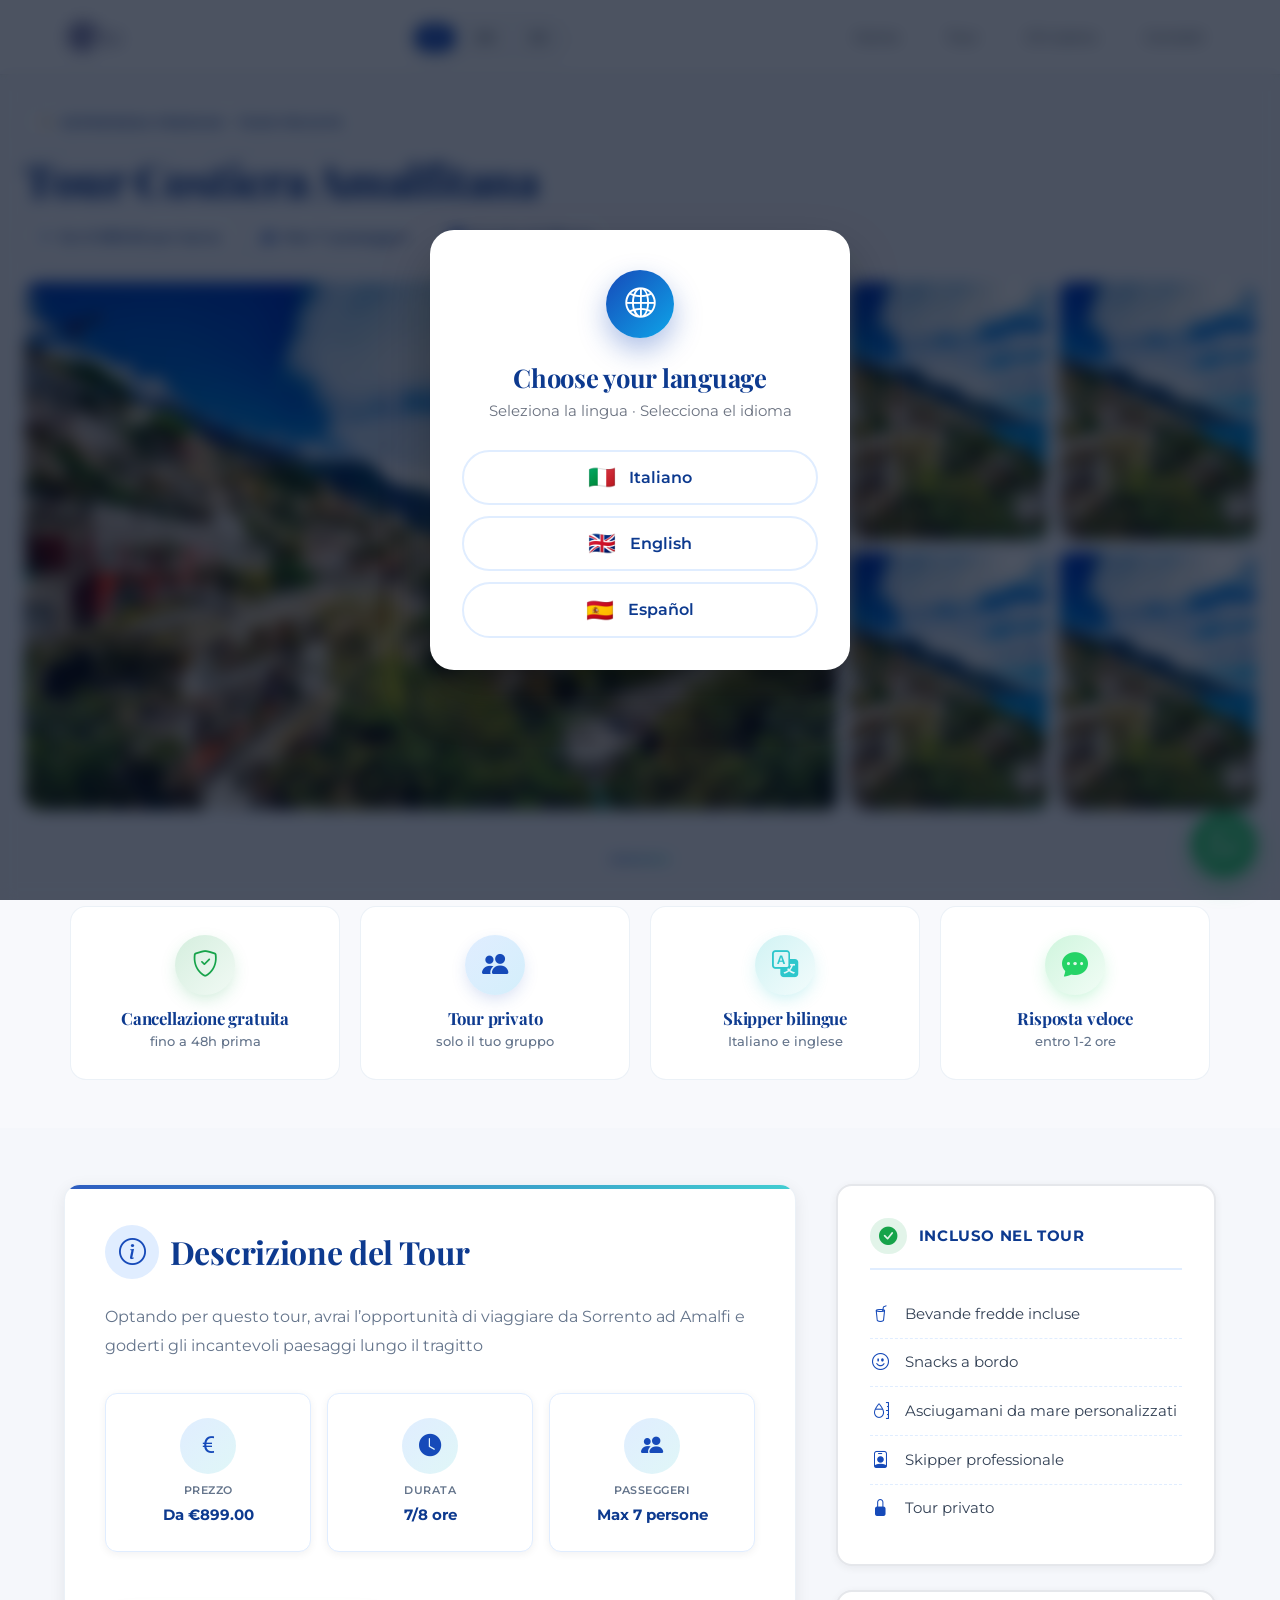
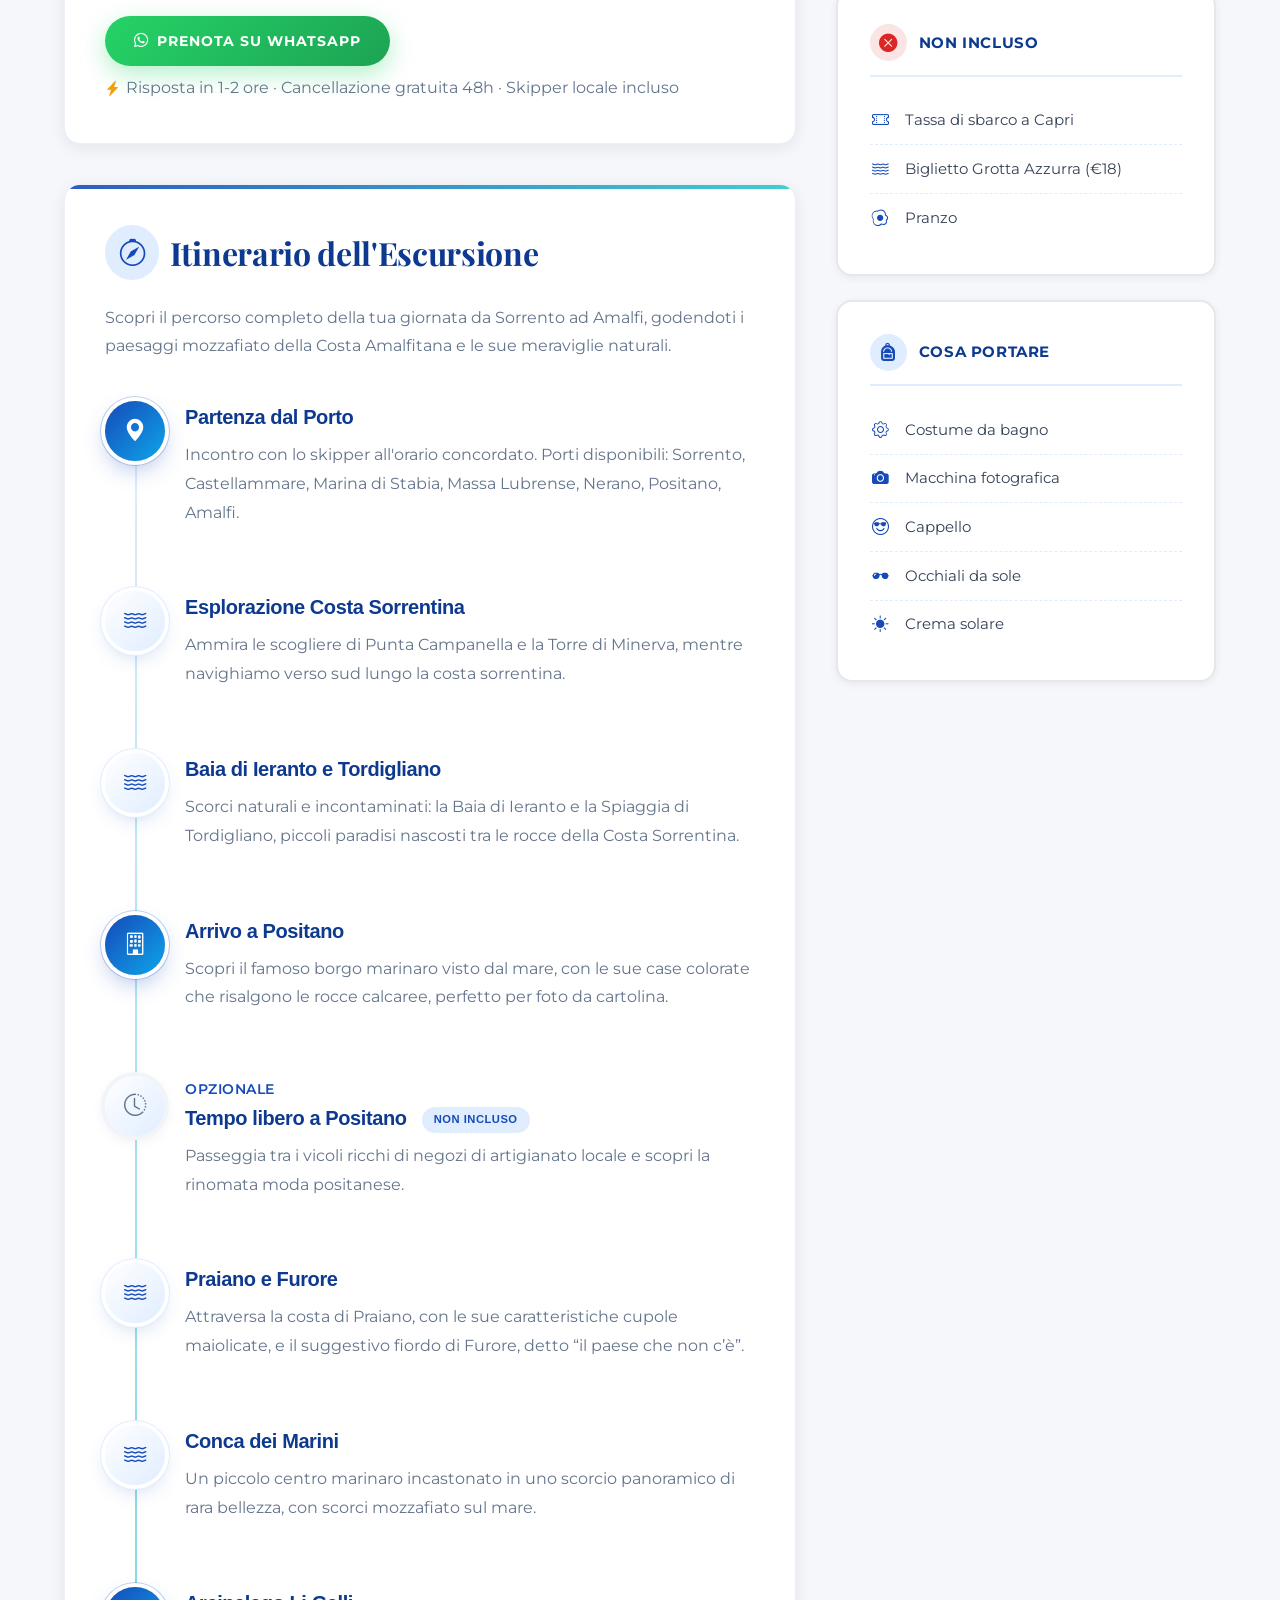
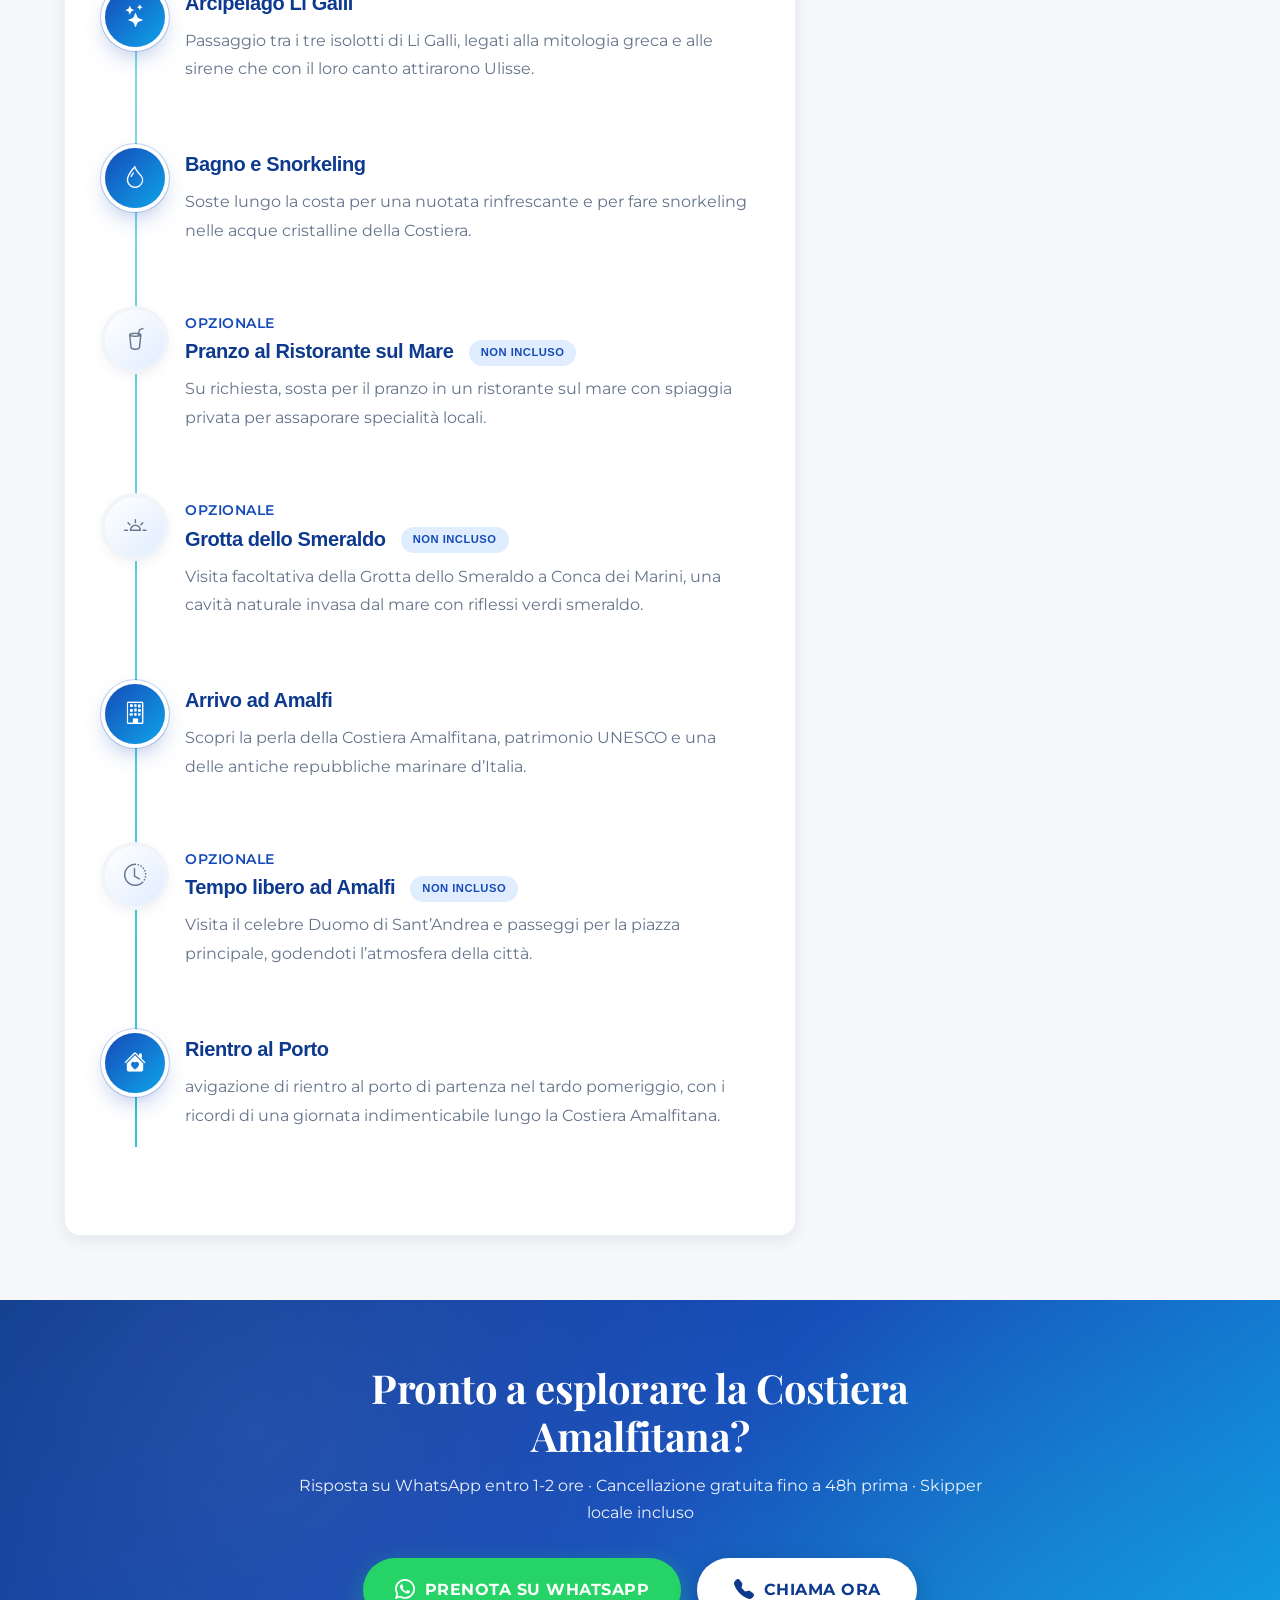
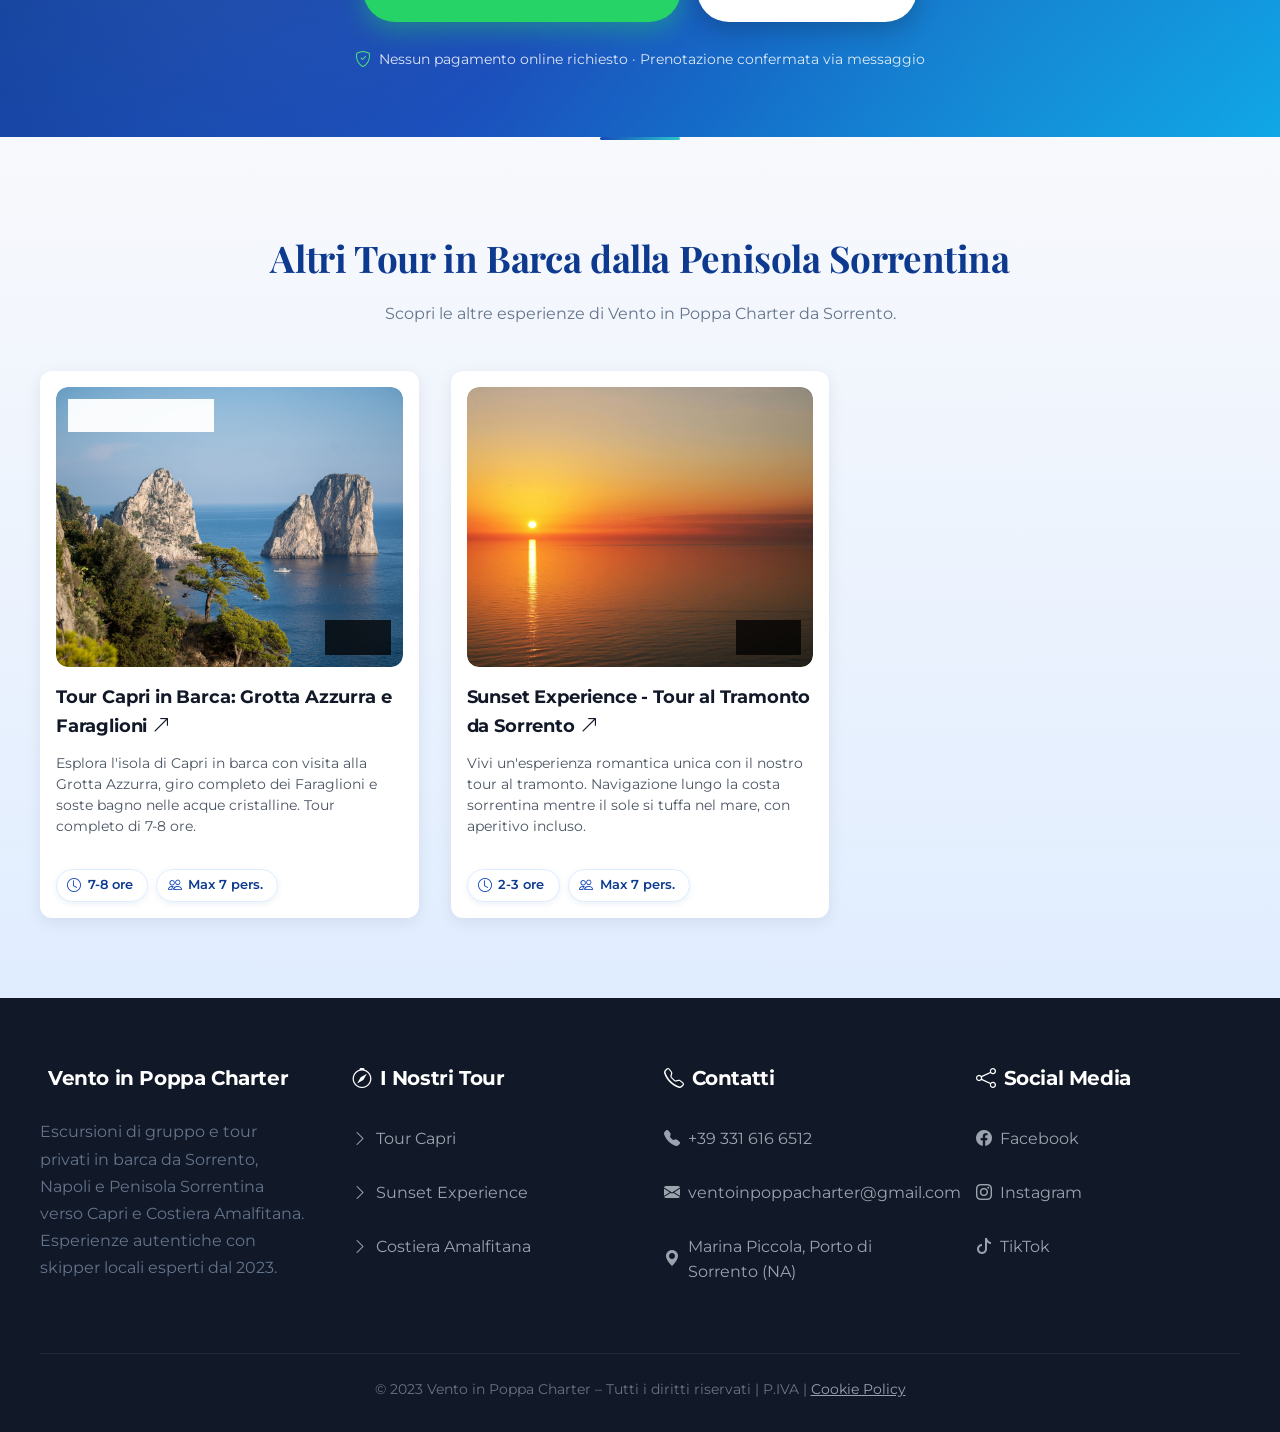
==== commit 81bbe414: "Add files via upload" ====
--- a/tour_amalfi/index.html
+++ b/tour_amalfi/index.html
@@ -236,6 +236,31 @@
 </head>
 
 <body>
+
+  <!-- LANGUAGE PICKER MODAL (mostrato solo al primo accesso) -->
+  <div id="langModal" class="lang-modal" role="dialog" aria-labelledby="langModalTitle" aria-modal="true">
+    <div class="lang-modal-content">
+      <div class="lang-modal-icon" aria-hidden="true">
+        <i class="bi bi-globe2"></i>
+      </div>
+      <h2 id="langModalTitle" class="lang-modal-title">Choose your language</h2>
+      <p class="lang-modal-sub">Seleziona la lingua &middot; Selecciona el idioma</p>
+      <div class="lang-modal-buttons">
+        <button class="lang-modal-btn" data-lang-pick="it" type="button" aria-label="Italiano">
+          <span class="lang-flag" aria-hidden="true">🇮🇹</span>
+          <span>Italiano</span>
+        </button>
+        <button class="lang-modal-btn" data-lang-pick="en" type="button" aria-label="English">
+          <span class="lang-flag" aria-hidden="true">🇬🇧</span>
+          <span>English</span>
+        </button>
+        <button class="lang-modal-btn" data-lang-pick="es" type="button" aria-label="Español">
+          <span class="lang-flag" aria-hidden="true">🇪🇸</span>
+          <span>Español</span>
+        </button>
+      </div>
+    </div>
+  </div>
 
   <!-- HEADER -->
   <header role="banner">
@@ -1262,6 +1287,33 @@
       changeLanguage(savedLang);
     }
 
+    // ==================== LANGUAGE PICKER MODAL (Prima visita) ====================
+    (function() {
+      const modal = document.getElementById('langModal');
+      if (!modal) return;
+      if (localStorage.getItem('preferredLang')) return;
+      function applyLang(lang) {
+        localStorage.setItem('preferredLang', lang);
+        modal.classList.remove('active');
+        document.body.style.overflow = '';
+        if (typeof changeLanguage === 'function') changeLanguage(lang);
+      }
+      function openModal() {
+        modal.classList.add('active');
+        document.body.style.overflow = 'hidden';
+        modal.querySelectorAll('[data-lang-pick]').forEach(btn => {
+          btn.addEventListener('click', function() {
+            applyLang(this.getAttribute('data-lang-pick'));
+          }, { once: true });
+        });
+      }
+      if (document.readyState === 'loading') {
+        document.addEventListener('DOMContentLoaded', openModal);
+      } else {
+        openModal();
+      }
+    })();
+
     // ==================== HAMBURGER MENU ====================
     const hamburger = document.querySelector('.hamburger');
     const navUl = document.querySelector('nav ul');
--- a/css/index.css
+++ b/css/index.css
@@ -1040,6 +1040,133 @@
   display: none;
 }
 
+/* ==================== LANGUAGE PICKER MODAL (Prima visita) ==================== */
+.lang-modal {
+  display: none;
+  position: fixed;
+  inset: 0;
+  background: rgba(0, 10, 30, 0.7);
+  backdrop-filter: blur(8px);
+  -webkit-backdrop-filter: blur(8px);
+  z-index: 2000;
+  align-items: center;
+  justify-content: center;
+  padding: 1.5rem;
+}
+
+.lang-modal.active {
+  display: flex;
+  animation: langModalFadeIn 0.35s ease;
+}
+
+@keyframes langModalFadeIn {
+  from { opacity: 0; }
+  to { opacity: 1; }
+}
+
+.lang-modal-content {
+  background: white;
+  border-radius: 24px;
+  padding: 2.5rem 2rem 2rem;
+  max-width: 420px;
+  width: 100%;
+  text-align: center;
+  box-shadow: 0 25px 50px rgba(0, 0, 0, 0.3);
+  animation: langModalScale 0.45s cubic-bezier(0.34, 1.56, 0.64, 1);
+  position: relative;
+}
+
+@keyframes langModalScale {
+  from { transform: scale(0.88); opacity: 0; }
+  to { transform: scale(1); opacity: 1; }
+}
+
+.lang-modal-icon {
+  width: 68px;
+  height: 68px;
+  margin: 0 auto 1.5rem;
+  display: flex;
+  align-items: center;
+  justify-content: center;
+  border-radius: 50%;
+  background: linear-gradient(135deg, var(--primary-blue) 0%, var(--secondary-blue) 100%);
+  color: white;
+  font-size: 1.9rem;
+  box-shadow: 0 12px 28px rgba(22, 74, 185, 0.35);
+}
+
+.lang-modal-title {
+  font-family: 'Playfair Display', Georgia, serif;
+  font-size: 1.6rem;
+  font-weight: 700;
+  color: var(--primary-blue-dark);
+  margin: 0 0 0.4rem 0;
+  letter-spacing: -0.01em;
+  line-height: 1.2;
+}
+
+.lang-modal-sub {
+  font-size: 0.92rem;
+  color: var(--gray-500);
+  margin: 0 0 1.75rem 0;
+  line-height: 1.5;
+}
+
+.lang-modal-buttons {
+  display: flex;
+  flex-direction: column;
+  gap: 0.7rem;
+}
+
+.lang-modal-btn {
+  display: flex;
+  align-items: center;
+  justify-content: center;
+  gap: 0.85rem;
+  padding: 0.9rem 1.5rem;
+  border: 2px solid var(--primary-blue-light);
+  background: white;
+  color: var(--primary-blue-dark);
+  font-size: 1rem;
+  font-weight: 600;
+  border-radius: 999px;
+  cursor: pointer;
+  font-family: inherit;
+  transition: transform 0.25s ease, background 0.25s ease, color 0.25s ease,
+              border-color 0.25s ease, box-shadow 0.25s ease;
+}
+
+.lang-modal-btn:hover {
+  background: var(--primary-blue);
+  color: white;
+  border-color: var(--primary-blue);
+  transform: translateY(-2px);
+  box-shadow: 0 10px 22px rgba(22, 74, 185, 0.28);
+}
+
+.lang-modal-btn:active {
+  transform: translateY(0);
+}
+
+.lang-flag {
+  font-size: 1.4rem;
+  line-height: 1;
+}
+
+@media (max-width: 480px) {
+  .lang-modal-content {
+    padding: 2rem 1.5rem 1.5rem;
+  }
+  .lang-modal-icon {
+    width: 58px;
+    height: 58px;
+    font-size: 1.6rem;
+  }
+  .lang-modal-title {
+    font-size: 1.35rem;
+  }
+}
+
 /* ==================== COOKIE BANNER ==================== */
 
 .cookie-banner {
@@ -1050,10 +1177,19 @@
   background: rgba(17, 24, 39, 0.98);
   color: var(--gray-200);
   padding: var(--spacing-xl) var(--spacing-lg);
-  z-index: 1050;
+  z-index: 1600;
   transform: translateY(100%);
   transition: transform 0.4s ease-out;
   box-shadow: 0 -4px 24px rgba(0, 0, 0, 0.3);
+}
+
+/* Su mobile, il cookie banner si posiziona sopra la mobile sticky CTA bar */
+@media (max-width: 768px) {
+  .cookie-banner.active ~ .mobile-cta-bar,
+  body:has(.cookie-banner.active) .mobile-cta-bar {
+    transform: translateY(100%);
+    transition: transform 0.4s ease-out;
+  }
 }
 
 .cookie-banner.active {
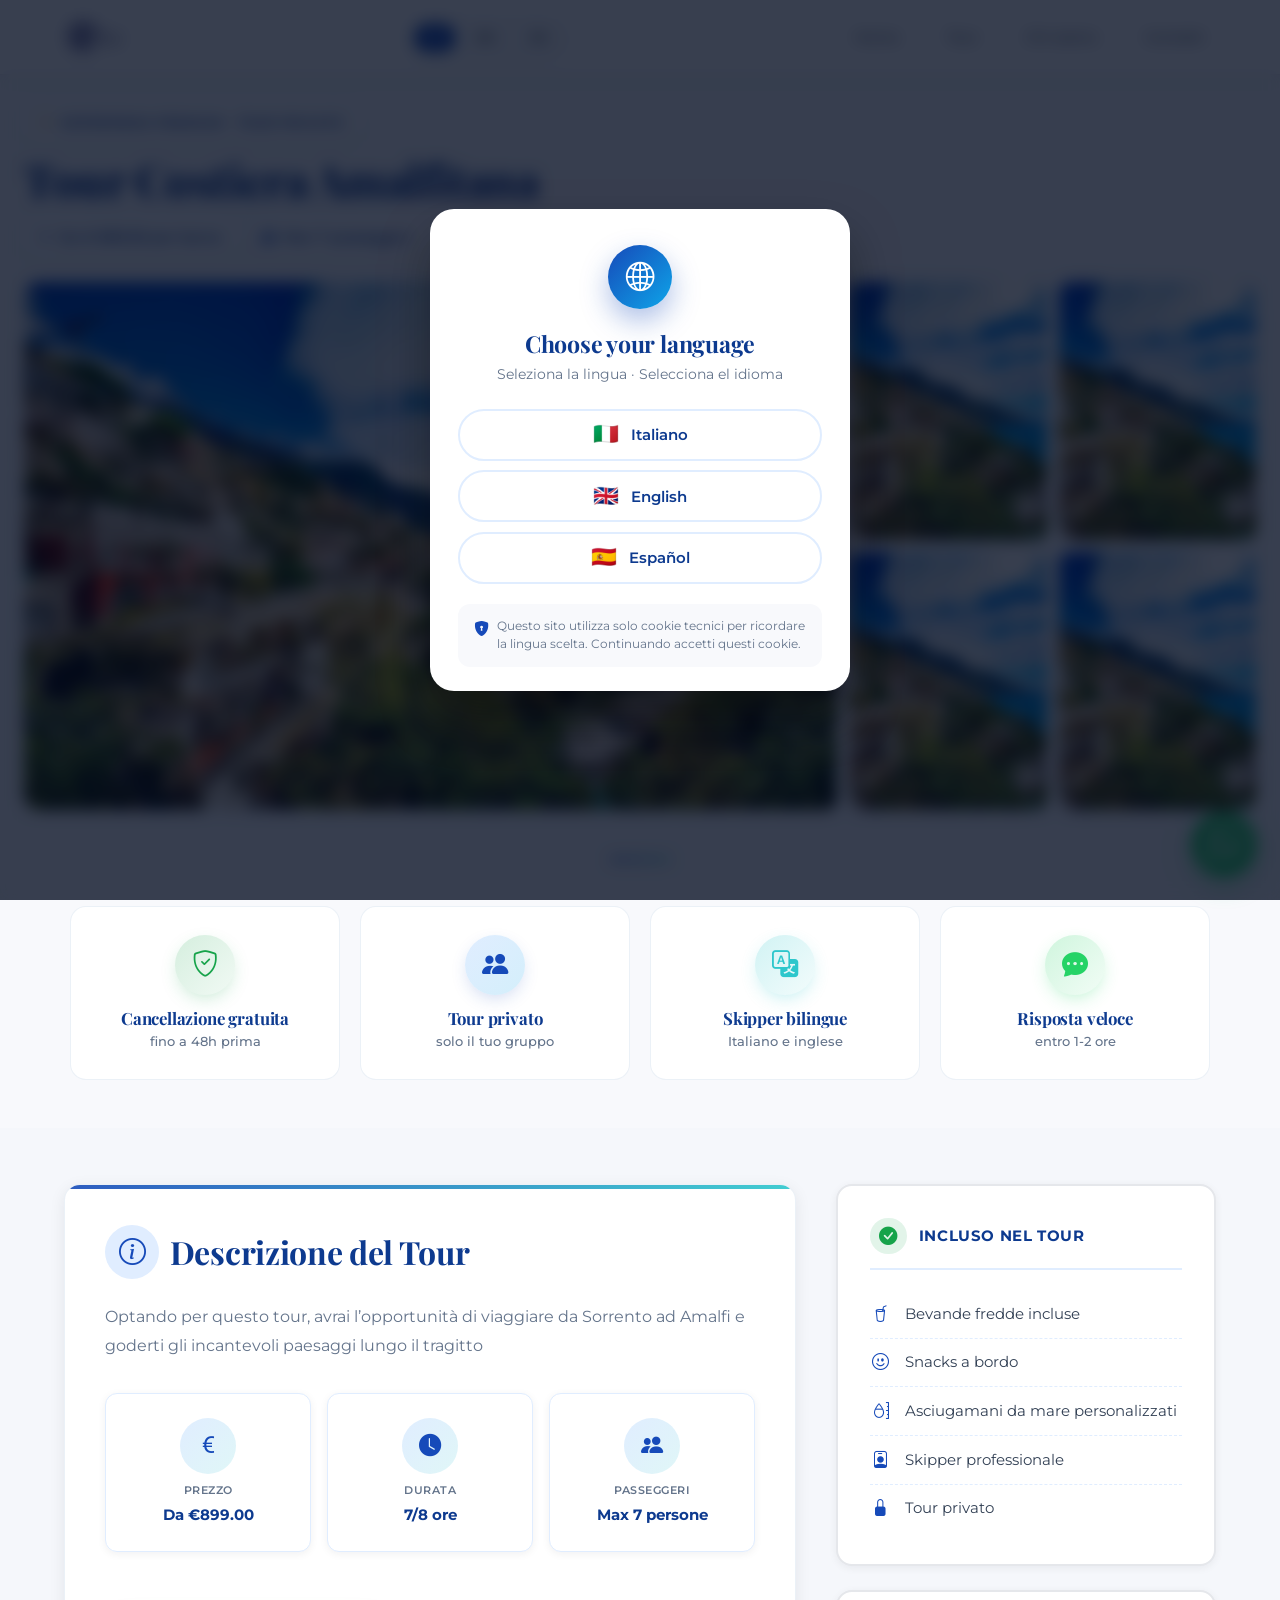
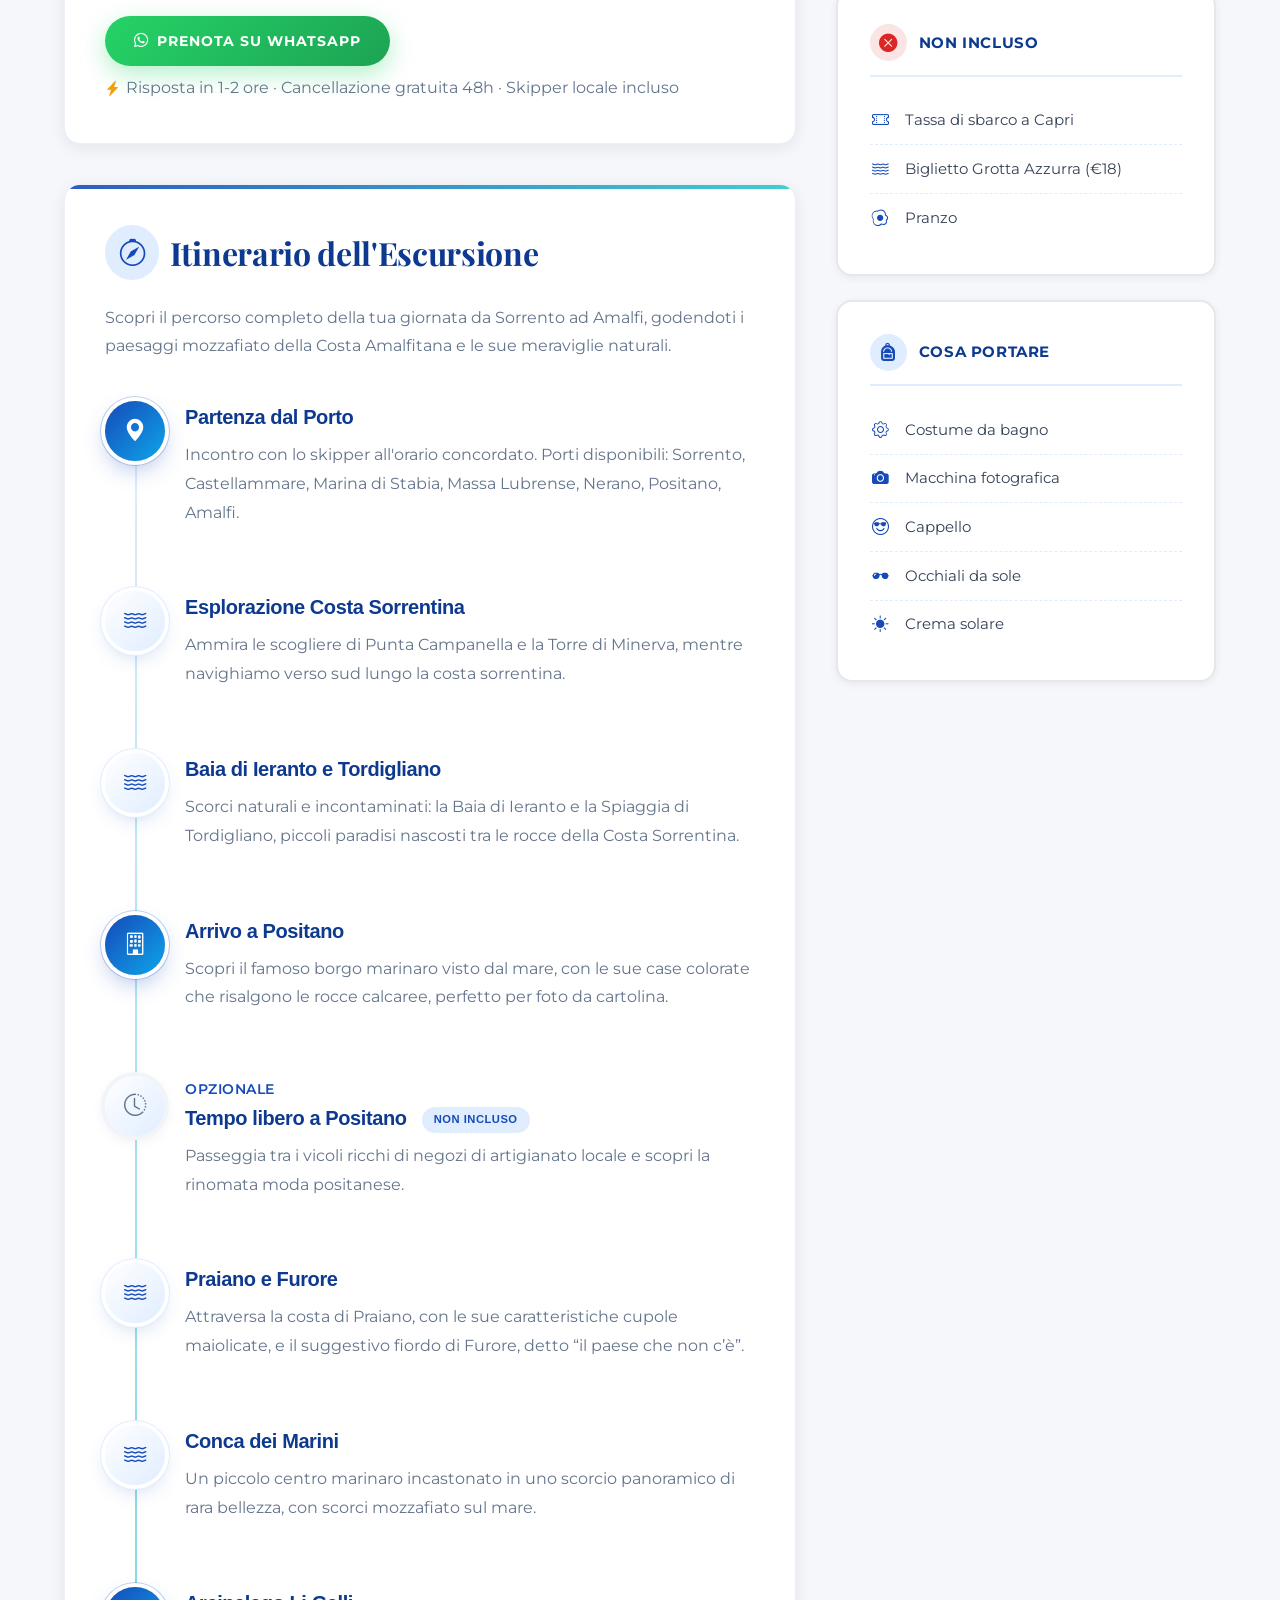
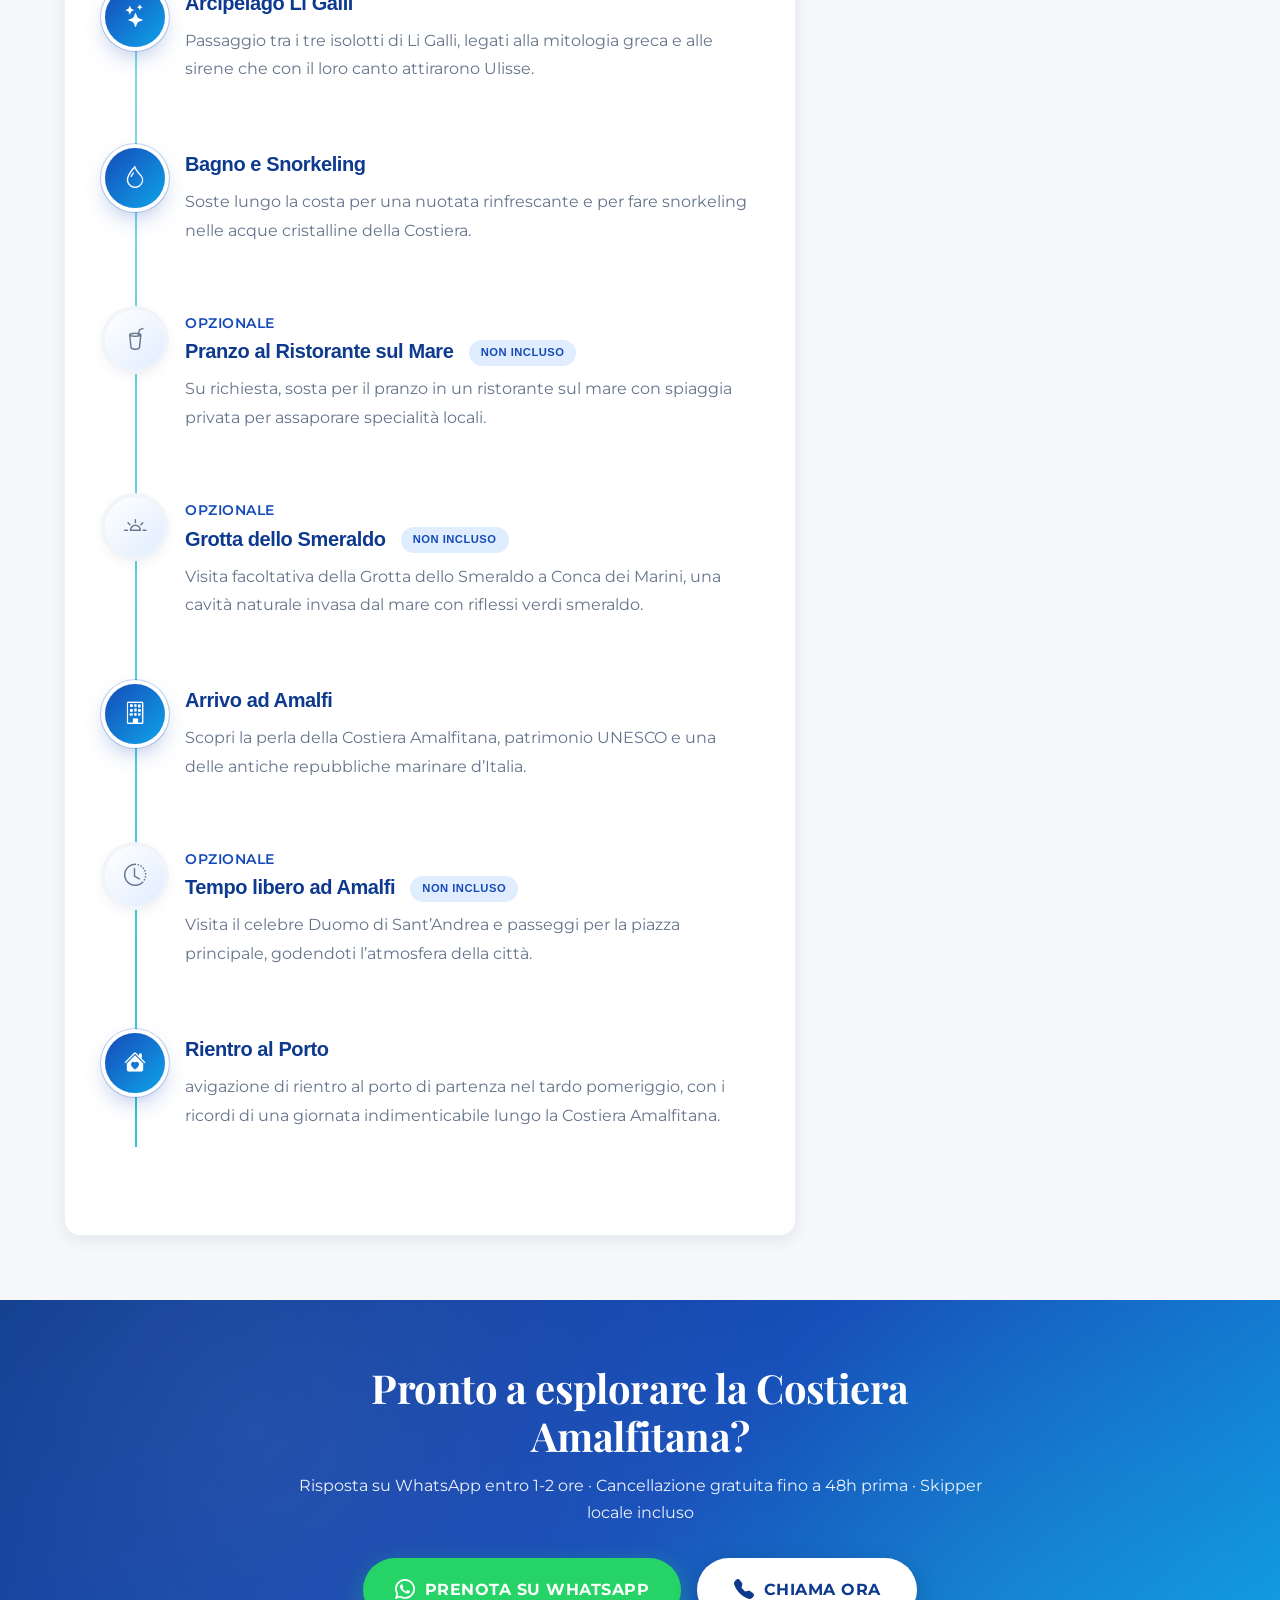
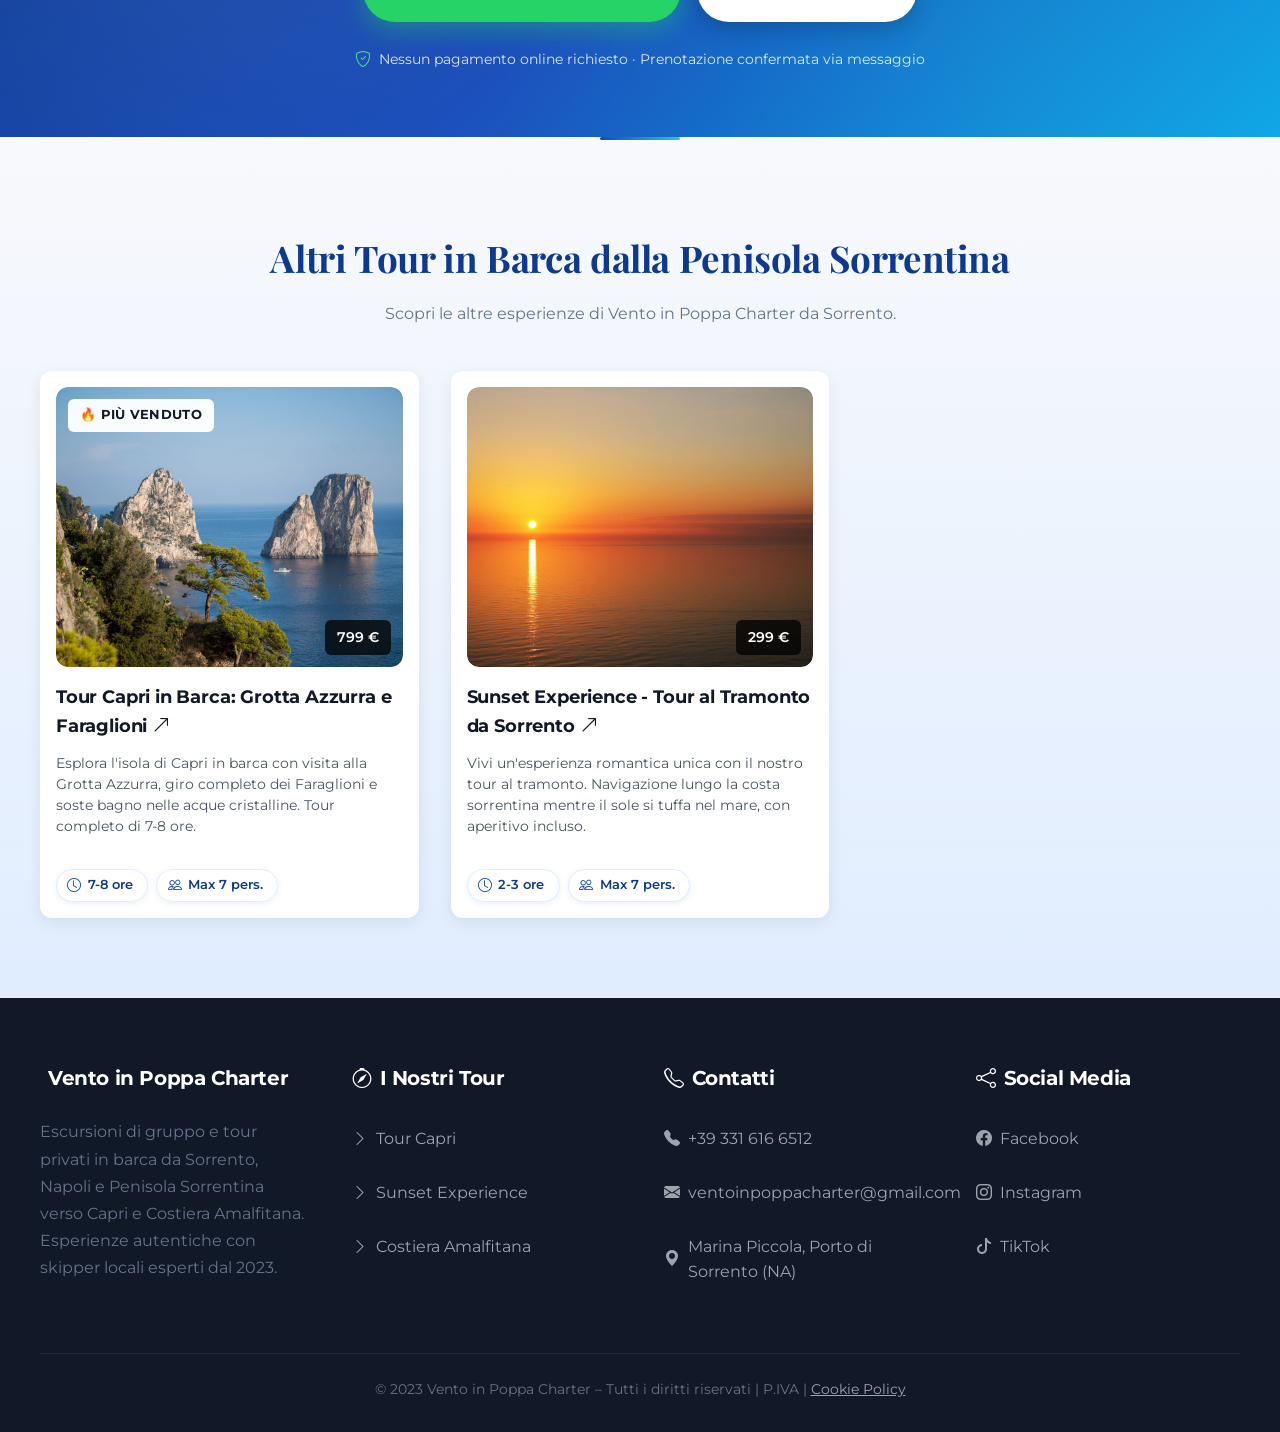
==== commit 93542e4b: "Add files via upload" ====
--- a/tour_amalfi/index.html
+++ b/tour_amalfi/index.html
@@ -237,7 +237,7 @@
 
 <body>
 
-  <!-- LANGUAGE PICKER MODAL (mostrato solo al primo accesso) -->
+  <!-- WELCOME MODAL: lingua + cookie notice (mostrato solo al primo accesso) -->
   <div id="langModal" class="lang-modal" role="dialog" aria-labelledby="langModalTitle" aria-modal="true">
     <div class="lang-modal-content">
       <div class="lang-modal-icon" aria-hidden="true">
@@ -259,6 +259,10 @@
           <span>Español</span>
         </button>
       </div>
+      <p class="lang-modal-cookie">
+        <i class="bi bi-shield-lock-fill" aria-hidden="true"></i>
+        <span>Questo sito utilizza solo cookie tecnici per ricordare la lingua scelta. Continuando accetti questi cookie.</span>
+      </p>
     </div>
   </div>
 
@@ -1287,13 +1291,14 @@
       changeLanguage(savedLang);
     }
 
-    // ==================== LANGUAGE PICKER MODAL (Prima visita) ====================
+    // ==================== WELCOME MODAL (Lingua + Cookie unificati) ====================
     (function() {
       const modal = document.getElementById('langModal');
       if (!modal) return;
       if (localStorage.getItem('preferredLang')) return;
-      function applyLang(lang) {
+      function applyChoice(lang) {
         localStorage.setItem('preferredLang', lang);
+        localStorage.setItem('vp_cookie_choice', 'accepted');
         modal.classList.remove('active');
         document.body.style.overflow = '';
         if (typeof changeLanguage === 'function') changeLanguage(lang);
@@ -1303,7 +1308,7 @@
         document.body.style.overflow = 'hidden';
         modal.querySelectorAll('[data-lang-pick]').forEach(btn => {
           btn.addEventListener('click', function() {
-            applyLang(this.getAttribute('data-lang-pick'));
+            applyChoice(this.getAttribute('data-lang-pick'));
           }, { once: true });
         });
       }
--- a/css/index.css
+++ b/css/index.css
@@ -1040,18 +1040,25 @@
   display: none;
 }
 
-/* ==================== LANGUAGE PICKER MODAL (Prima visita) ==================== */
+/* ==================== WELCOME MODAL (Lingua + Cookie, Prima visita) ==================== */
 .lang-modal {
+  position: fixed;
+  top: 0;
+  left: 0;
+  right: 0;
+  bottom: 0;
+  width: 100%;
+  height: 100%;
+  background: rgba(0, 10, 30, 0.78);
+  -webkit-backdrop-filter: blur(8px);
+  backdrop-filter: blur(8px);
+  z-index: 99999;
   display: none;
-  position: fixed;
-  inset: 0;
-  background: rgba(0, 10, 30, 0.7);
-  backdrop-filter: blur(8px);
-  -webkit-backdrop-filter: blur(8px);
-  z-index: 2000;
   align-items: center;
   justify-content: center;
-  padding: 1.5rem;
+  padding: 1.25rem;
+  overflow-y: auto;
+  -webkit-overflow-scrolling: touch;
 }
 
 .lang-modal.active {
@@ -1067,103 +1074,145 @@
 .lang-modal-content {
   background: white;
   border-radius: 24px;
-  padding: 2.5rem 2rem 2rem;
+  padding: 2.25rem 1.75rem 1.5rem;
   max-width: 420px;
   width: 100%;
   text-align: center;
-  box-shadow: 0 25px 50px rgba(0, 0, 0, 0.3);
+  box-shadow: 0 25px 50px rgba(0, 0, 0, 0.35);
   animation: langModalScale 0.45s cubic-bezier(0.34, 1.56, 0.64, 1);
-  position: relative;
+  margin: auto;
 }
 
 @keyframes langModalScale {
-  from { transform: scale(0.88); opacity: 0; }
+  from { transform: scale(0.9); opacity: 0; }
   to { transform: scale(1); opacity: 1; }
 }
 
 .lang-modal-icon {
-  width: 68px;
-  height: 68px;
-  margin: 0 auto 1.5rem;
+  width: 64px;
+  height: 64px;
+  margin: 0 auto 1.25rem;
   display: flex;
   align-items: center;
   justify-content: center;
   border-radius: 50%;
-  background: linear-gradient(135deg, var(--primary-blue) 0%, var(--secondary-blue) 100%);
-  color: white;
-  font-size: 1.9rem;
+  background: linear-gradient(135deg, #164ab9 0%, #0ea5e9 100%);
+  color: white;
+  font-size: 1.8rem;
   box-shadow: 0 12px 28px rgba(22, 74, 185, 0.35);
 }
 
 .lang-modal-title {
   font-family: 'Playfair Display', Georgia, serif;
-  font-size: 1.6rem;
+  font-size: 1.45rem;
   font-weight: 700;
-  color: var(--primary-blue-dark);
-  margin: 0 0 0.4rem 0;
+  color: #0d3a8f;
+  margin: 0 0 0.35rem 0;
   letter-spacing: -0.01em;
-  line-height: 1.2;
+  line-height: 1.25;
 }
 
 .lang-modal-sub {
-  font-size: 0.92rem;
-  color: var(--gray-500);
-  margin: 0 0 1.75rem 0;
+  font-size: 0.88rem;
+  color: #64748B;
+  margin: 0 0 1.5rem 0;
   line-height: 1.5;
 }
 
 .lang-modal-buttons {
   display: flex;
   flex-direction: column;
-  gap: 0.7rem;
+  gap: 0.6rem;
+  margin-bottom: 1.25rem;
 }
 
 .lang-modal-btn {
   display: flex;
   align-items: center;
   justify-content: center;
-  gap: 0.85rem;
-  padding: 0.9rem 1.5rem;
-  border: 2px solid var(--primary-blue-light);
+  gap: 0.75rem;
+  padding: 0.85rem 1.25rem;
+  border: 2px solid #e0edff;
   background: white;
-  color: var(--primary-blue-dark);
-  font-size: 1rem;
+  color: #0d3a8f;
+  font-size: 0.95rem;
   font-weight: 600;
   border-radius: 999px;
   cursor: pointer;
   font-family: inherit;
-  transition: transform 0.25s ease, background 0.25s ease, color 0.25s ease,
-              border-color 0.25s ease, box-shadow 0.25s ease;
-}
-
-.lang-modal-btn:hover {
-  background: var(--primary-blue);
-  color: white;
-  border-color: var(--primary-blue);
+  -webkit-tap-highlight-color: transparent;
+  transition: transform 0.2s ease, background 0.2s ease, color 0.2s ease,
+              border-color 0.2s ease, box-shadow 0.2s ease;
+}
+
+.lang-modal-btn:hover,
+.lang-modal-btn:focus-visible {
+  background: #164ab9;
+  color: white;
+  border-color: #164ab9;
   transform: translateY(-2px);
-  box-shadow: 0 10px 22px rgba(22, 74, 185, 0.28);
+  box-shadow: 0 8px 18px rgba(22, 74, 185, 0.28);
+  outline: none;
 }
 
 .lang-modal-btn:active {
-  transform: translateY(0);
+  transform: translateY(0) scale(0.98);
 }
 
 .lang-flag {
-  font-size: 1.4rem;
+  font-size: 1.3rem;
   line-height: 1;
 }
 
+.lang-modal-cookie {
+  display: flex;
+  align-items: flex-start;
+  gap: 0.5rem;
+  font-size: 0.75rem;
+  color: #64748B;
+  line-height: 1.5;
+  text-align: left;
+  padding: 0.85rem 1rem;
+  background: #F8F9FC;
+  border-radius: 12px;
+  margin: 0;
+}
+
+.lang-modal-cookie i {
+  color: #164ab9;
+  font-size: 0.95rem;
+  flex-shrink: 0;
+  margin-top: 0.05rem;
+}
+
 @media (max-width: 480px) {
+  .lang-modal {
+    padding: 1rem;
+  }
   .lang-modal-content {
-    padding: 2rem 1.5rem 1.5rem;
+    padding: 2rem 1.25rem 1.25rem;
+    border-radius: 20px;
   }
   .lang-modal-icon {
-    width: 58px;
-    height: 58px;
-    font-size: 1.6rem;
+    width: 56px;
+    height: 56px;
+    font-size: 1.55rem;
+    margin-bottom: 1rem;
   }
   .lang-modal-title {
-    font-size: 1.35rem;
+    font-size: 1.3rem;
+  }
+  .lang-modal-sub {
+    font-size: 0.85rem;
+    margin-bottom: 1.25rem;
+  }
+  .lang-modal-btn {
+    padding: 0.85rem 1rem;
+    font-size: 0.95rem;
+  }
+  .lang-modal-cookie {
+    font-size: 0.72rem;
+    padding: 0.7rem 0.85rem;
   }
 }
 
@@ -1181,15 +1230,6 @@
   transform: translateY(100%);
   transition: transform 0.4s ease-out;
   box-shadow: 0 -4px 24px rgba(0, 0, 0, 0.3);
-}
-
-/* Su mobile, il cookie banner si posiziona sopra la mobile sticky CTA bar */
-@media (max-width: 768px) {
-  .cookie-banner.active ~ .mobile-cta-bar,
-  body:has(.cookie-banner.active) .mobile-cta-bar {
-    transform: translateY(100%);
-    transition: transform 0.4s ease-out;
-  }
 }
 
 .cookie-banner.active {
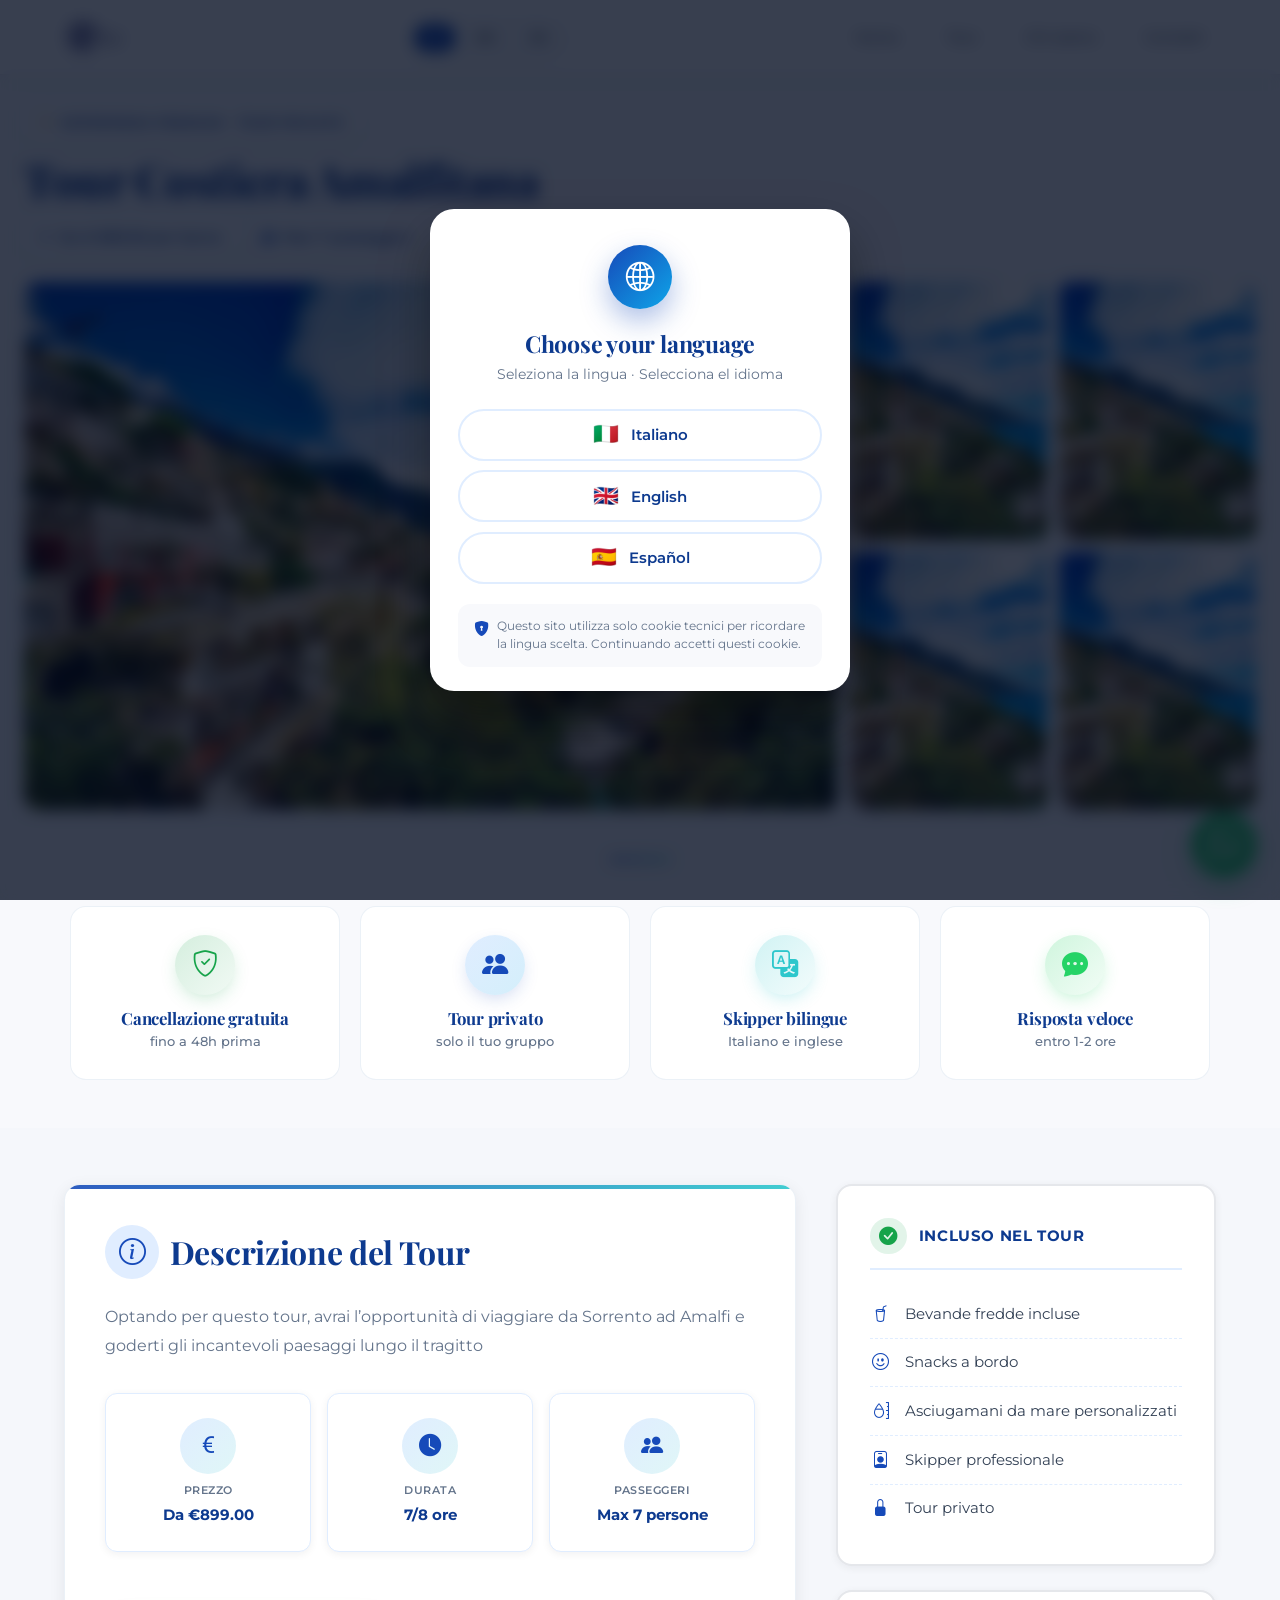
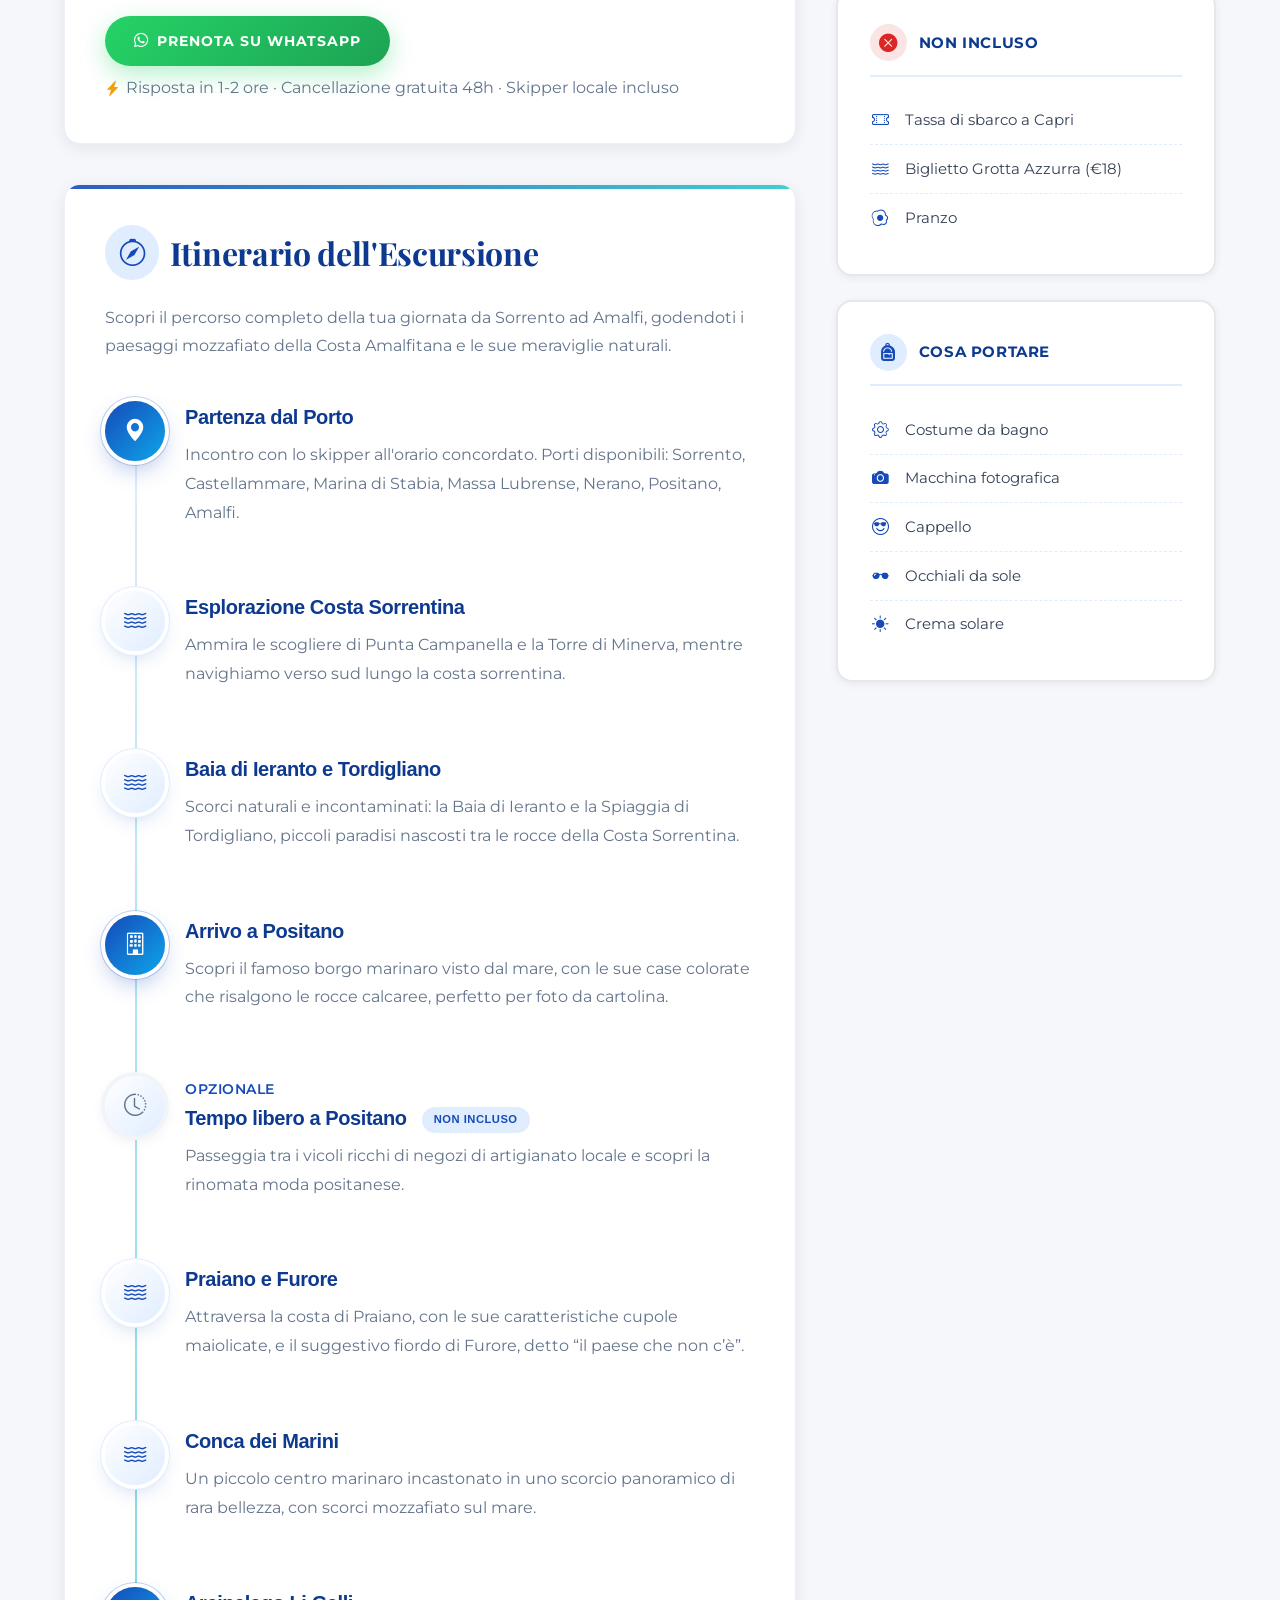
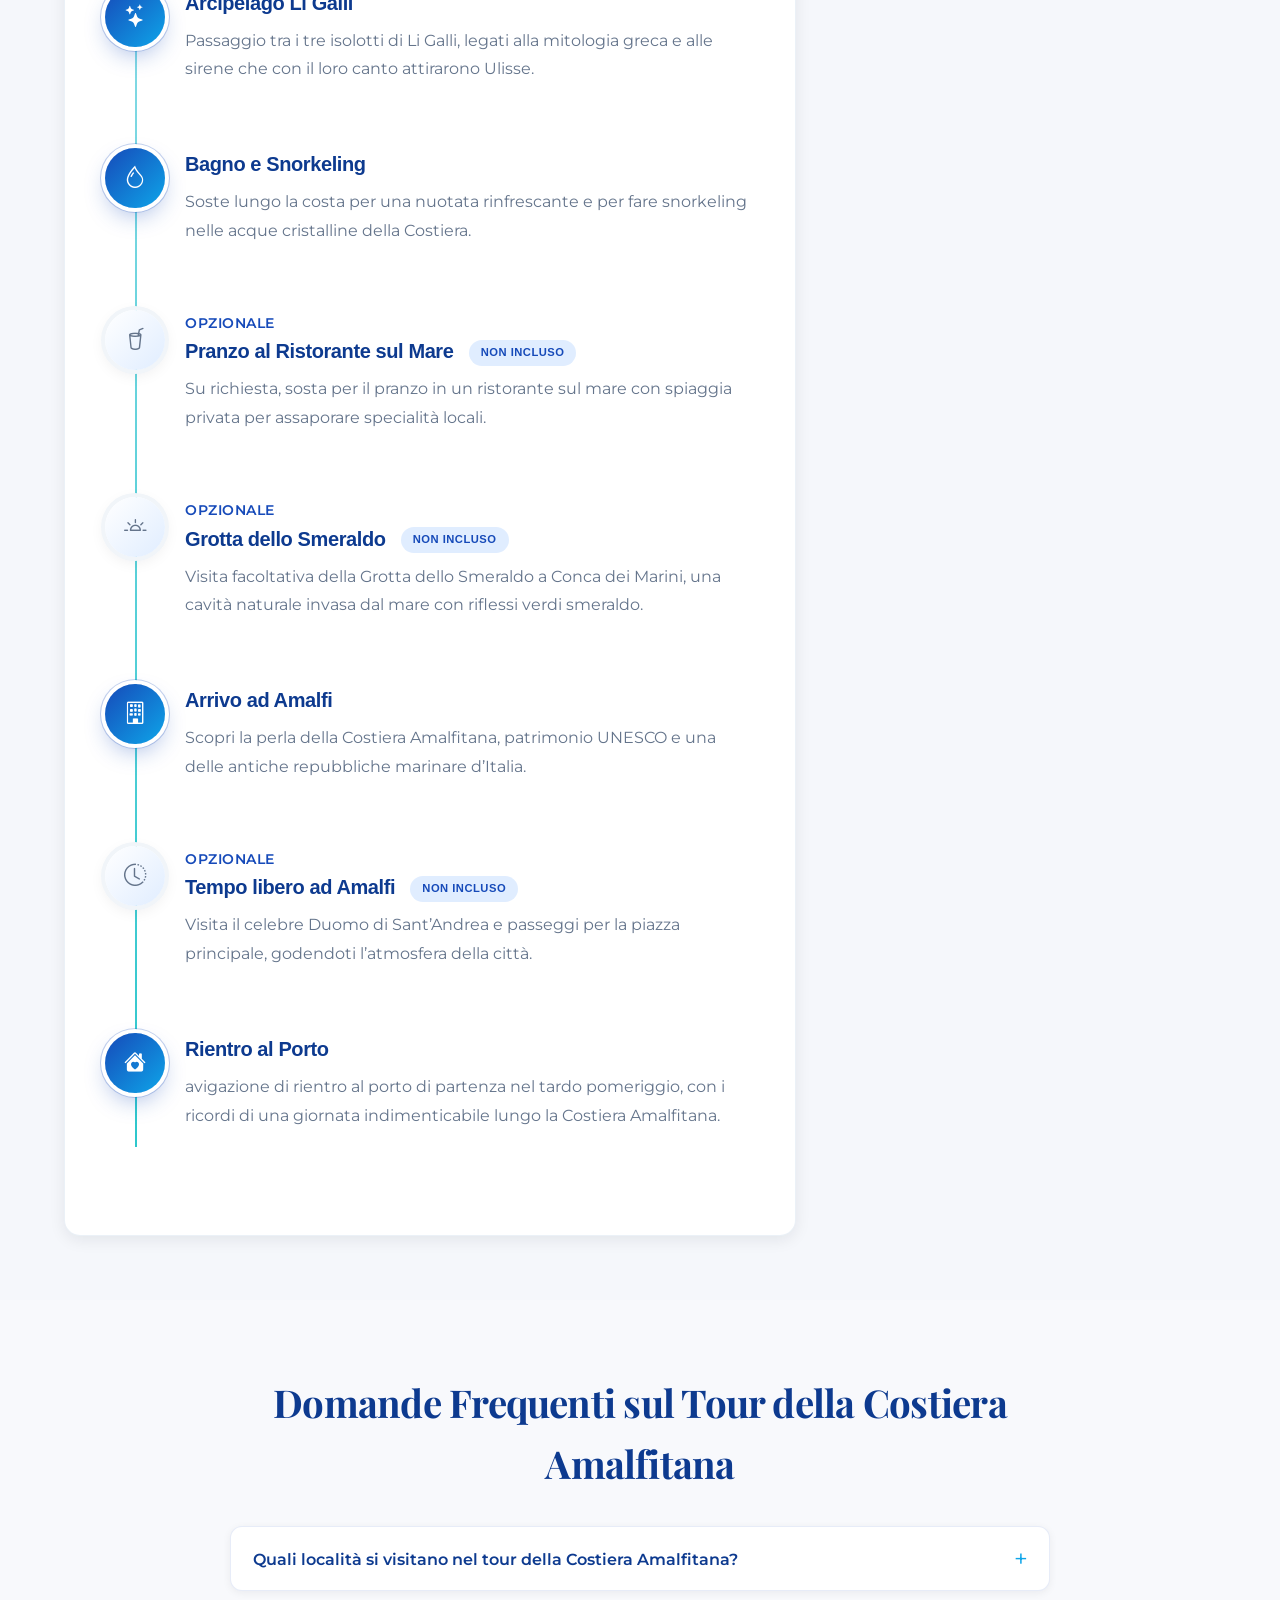
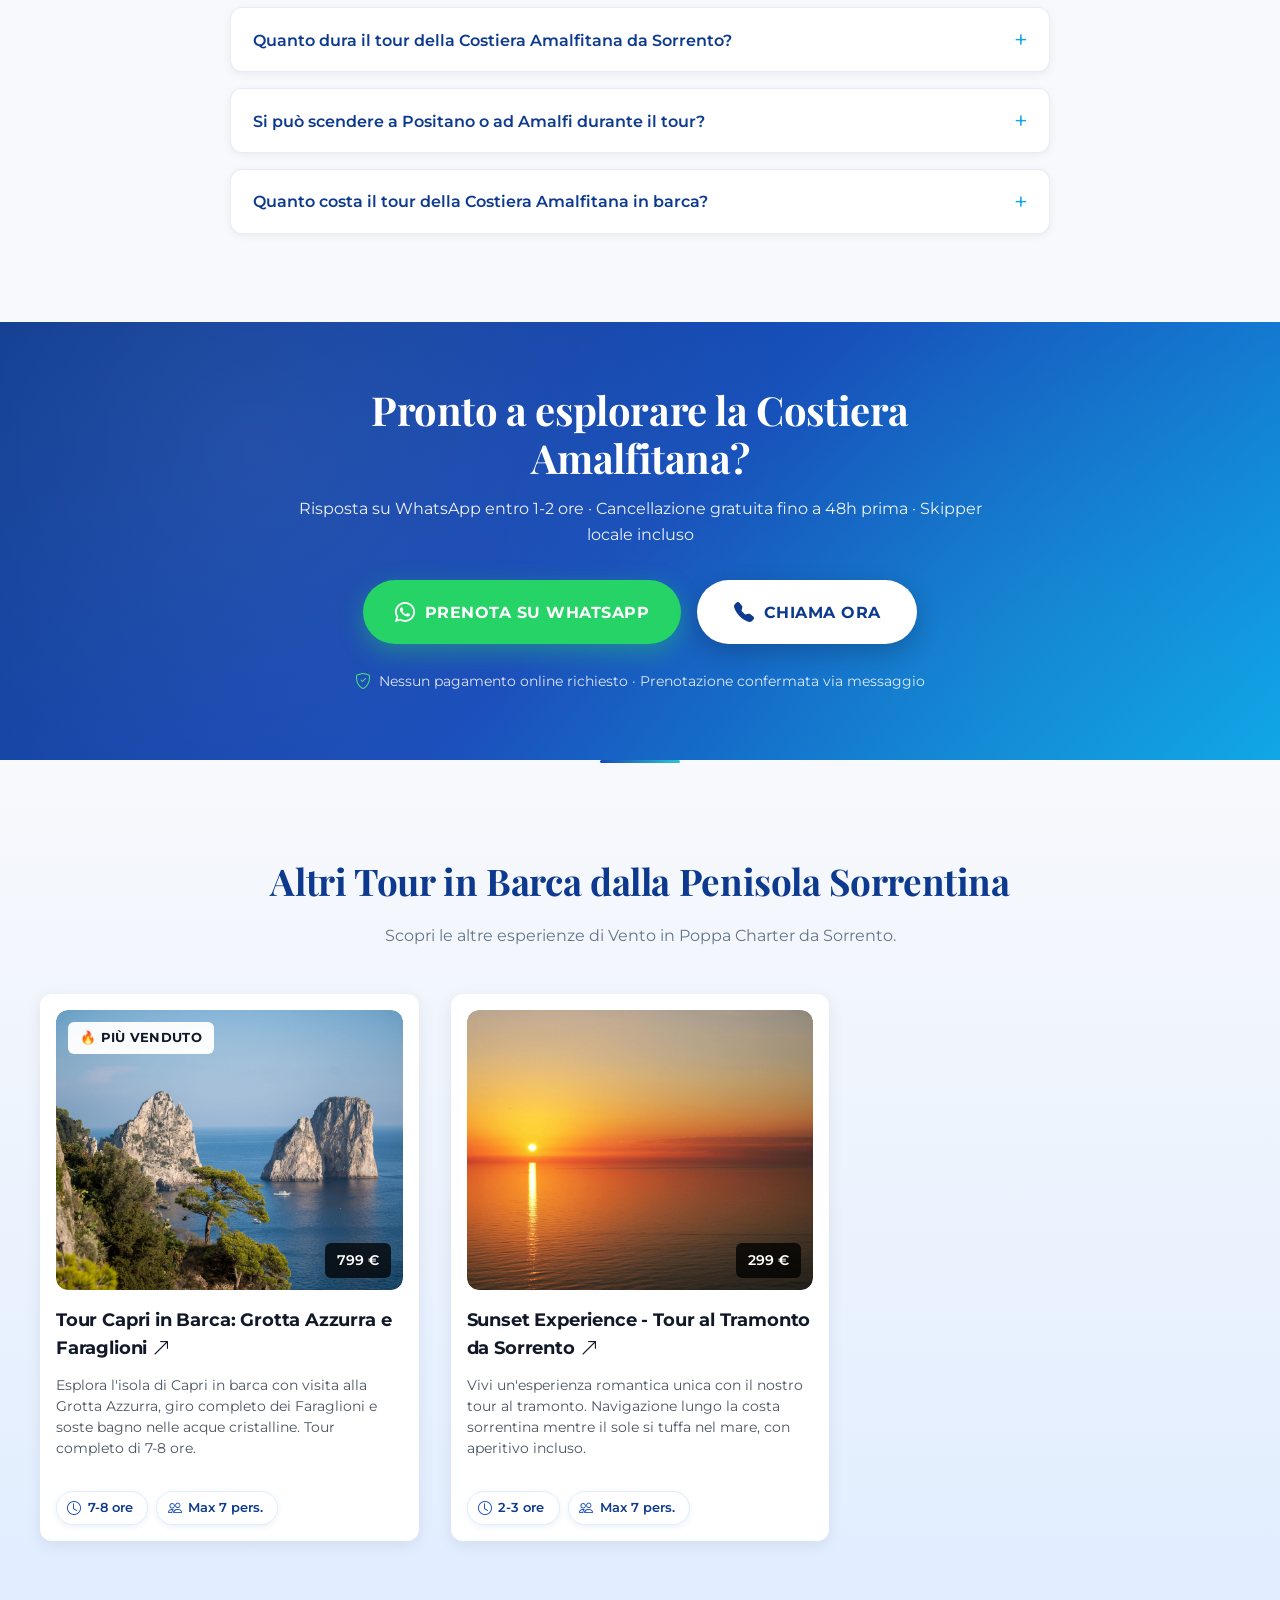
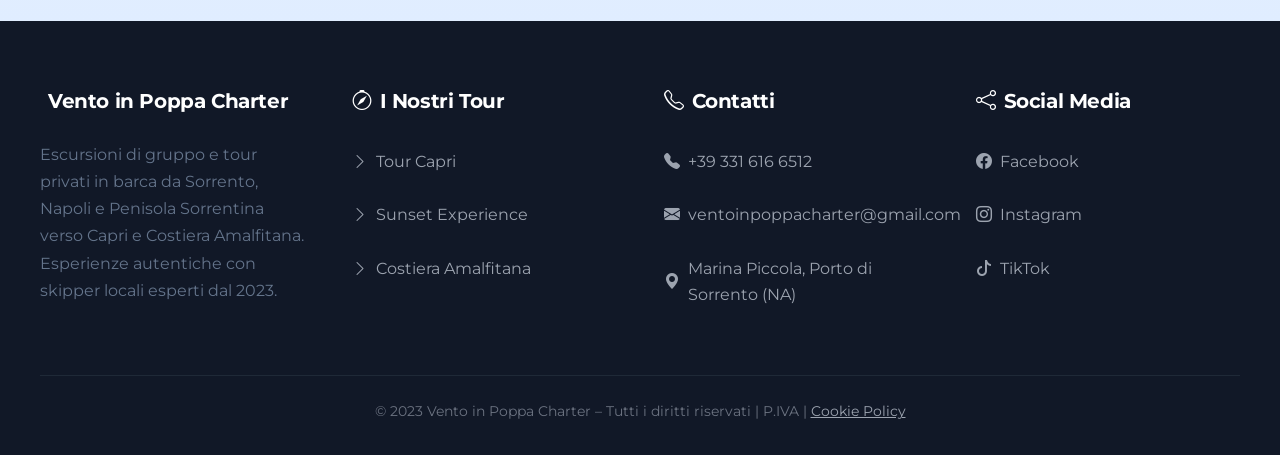
==== commit a29f2a65: "Add files via upload" ====
--- a/tour_amalfi/index.html
+++ b/tour_amalfi/index.html
@@ -11,20 +11,14 @@
     content="Tour costiera amalfitana in barca da Sorrento: Positano, Amalfi, Praiano, grotte marine, privato, da €899. Skipper locale esperto. Max 7 persone. Prenota ora!" />
   <meta name="keywords"
     content="tour costiera amalfitana barca, escursione Positano Amalfi, gita barca Amalfi da Sorrento, tour Praiano barca, grotte marine costiera amalfitana, Amalfi Coast boat tour, boat trip Positano, boat tour Amalfi Coast from Sorrento, escursione barca Positano Amalfi, gita mare Penisola Sorrentina costiera" />
-  <link rel="canonical" href="https://www.ventoinpoppacharter.com/tour_amalfi" />
-  <meta name="robots" content="index, follow" />
+  <link rel="canonical" href="https://www.ventoinpoppacharter.com/tour_amalfi/" />
+  <meta name="robots" content="index, follow, max-image-preview:large, max-snippet:-1, max-video-preview:-1" />
   <meta name="geo.region" content="IT-SA" />
   <meta name="geo.placename" content="Costiera Amalfitana" />
 
-  <!-- Alternate Languages -->
-  <link rel="alternate" hreflang="it" href="https://www.ventoinpoppacharter.com/tour_amalfi" />
-  <link rel="alternate" hreflang="en" href="https://www.ventoinpoppacharter.com/en/amalfi-coast-tour" />
-  <link rel="alternate" hreflang="es" href="https://www.ventoinpoppacharter.com/es/tour-amalfi" />
-  <link rel="alternate" hreflang="x-default" href="https://www.ventoinpoppacharter.com/tour_amalfi" />
-
   <!-- Open Graph / Facebook -->
   <meta property="og:type" content="website" />
-  <meta property="og:url" content="https://www.ventoinpoppacharter.com/tour_amalfi" />
+  <meta property="og:url" content="https://www.ventoinpoppacharter.com/tour_amalfi/" />
   <meta property="og:title" content="Tour Costiera Amalfitana in Barca | Positano e Amalfi dal Mare" />
   <meta property="og:description" content="Tour della Costiera Amalfitana in barca da Sorrento: Positano, Amalfi, Praiano e grotte marine. 5-6 ore, max 7 persone, da €899." />
   <meta property="og:image" content="https://www.ventoinpoppacharter.com/immagini/amalfi-coast.jpg" />
@@ -129,7 +123,49 @@
         "@type": "ListItem",
         "position": 3,
         "name": "Tour Costiera Amalfitana",
-        "item": "https://www.ventoinpoppacharter.com/tour_amalfi"
+        "item": "https://www.ventoinpoppacharter.com/tour_amalfi/"
+      }
+    ]
+  }
+  </script>
+
+  <!-- Schema.org FAQPage -->
+  <script type="application/ld+json">
+  {
+    "@context": "https://schema.org",
+    "@type": "FAQPage",
+    "mainEntity": [
+      {
+        "@type": "Question",
+        "name": "Quali località si visitano nel tour della Costiera Amalfitana?",
+        "acceptedAnswer": {
+          "@type": "Answer",
+          "text": "Navighiamo lungo Positano, Praiano, Amalfi e le grotte marine, con soste bagno nelle acque più belle della costa."
+        }
+      },
+      {
+        "@type": "Question",
+        "name": "Quanto dura il tour della Costiera Amalfitana da Sorrento?",
+        "acceptedAnswer": {
+          "@type": "Answer",
+          "text": "Il tour dura circa 5-6 ore. L'itinerario è flessibile e può essere adattato alle tue preferenze."
+        }
+      },
+      {
+        "@type": "Question",
+        "name": "Si può scendere a Positano o ad Amalfi durante il tour?",
+        "acceptedAnswer": {
+          "@type": "Answer",
+          "text": "Sì, è possibile prevedere una sosta per scendere a terra a Positano o Amalfi, compatibilmente con i tempi e le condizioni del mare."
+        }
+      },
+      {
+        "@type": "Question",
+        "name": "Quanto costa il tour della Costiera Amalfitana in barca?",
+        "acceptedAnswer": {
+          "@type": "Answer",
+          "text": "Il tour parte da €899 per la barca privata fino a 7 persone, con skipper locale esperto incluso."
+        }
       }
     ]
   }
@@ -214,7 +250,7 @@
     "@context": "https://schema.org",
     "@type": "WebPage",
     "name": "Tour Costiera Amalfitana in Barca - Positano, Amalfi, Praiano",
-    "url": "https://www.ventoinpoppacharter.com/tour_amalfi",
+    "url": "https://www.ventoinpoppacharter.com/tour_amalfi/",
     "inLanguage": "it-IT",
     "primaryImageOfPage": "https://www.ventoinpoppacharter.com/immagini/amalfi-coast.jpg",
     "speakable": {
@@ -843,6 +879,29 @@
       </div>
     </div>
 
+    <!-- FAQ TOUR (SEO long-tail + rich results) -->
+    <section class="tour-faq" aria-labelledby="tourFaqTitle">
+      <div class="tour-faq-container">
+        <h2 id="tourFaqTitle" data-translate="faq.title">Domande Frequenti sul Tour della Costiera Amalfitana</h2>
+        <details class="tour-faq-item">
+          <summary data-translate="faq.q1">Quali località si visitano nel tour della Costiera Amalfitana?</summary>
+          <div class="tour-faq-answer"><p data-translate="faq.a1">Navighiamo lungo Positano, Praiano, Amalfi e le grotte marine, con soste bagno nelle acque più belle della costa.</p></div>
+        </details>
+        <details class="tour-faq-item">
+          <summary data-translate="faq.q2">Quanto dura il tour della Costiera Amalfitana da Sorrento?</summary>
+          <div class="tour-faq-answer"><p data-translate="faq.a2">Il tour dura circa 5-6 ore. L'itinerario è flessibile e può essere adattato alle tue preferenze.</p></div>
+        </details>
+        <details class="tour-faq-item">
+          <summary data-translate="faq.q3">Si può scendere a Positano o ad Amalfi durante il tour?</summary>
+          <div class="tour-faq-answer"><p data-translate="faq.a3">Sì, è possibile prevedere una sosta per scendere a terra a Positano o Amalfi, compatibilmente con i tempi e le condizioni del mare.</p></div>
+        </details>
+        <details class="tour-faq-item">
+          <summary data-translate="faq.q4">Quanto costa il tour della Costiera Amalfitana in barca?</summary>
+          <div class="tour-faq-answer"><p data-translate="faq.a4">Il tour parte da €899 per la barca privata fino a 7 persone, con skipper locale esperto incluso.</p></div>
+        </details>
+      </div>
+    </section>
+
     <!-- FINAL CTA - momento decisionale -->
     <section class="final-cta" aria-labelledby="finalCtaTitle">
       <div class="final-cta-content">
@@ -872,7 +931,7 @@
         <p class="related-tours-sub" data-translate="related.subtitle">Scopri le altre esperienze di Vento in Poppa Charter da Sorrento.</p>
 
         <div class="tour-grid">
-          <a href="/tour_capri" class="tour-card" aria-label="Vai al Tour Capri in barca">
+          <a href="/tour_capri/" class="tour-card" aria-label="Vai al Tour Capri in barca">
             <div class="tour-card-image">
               <img src="../immagini/capri_tour_faraglioni.jpg" alt="Tour Capri in barca da Sorrento - Faraglioni e Grotta Azzurra" loading="lazy" width="800" height="600" />
               <span class="tour-badge">🔥 Più venduto</span>
@@ -893,7 +952,7 @@
             </div>
           </a>
 
-          <a href="/tour_sunset" class="tour-card" aria-label="Vai al Tour Tramonto Sorrento">
+          <a href="/tour_sunset/" class="tour-card" aria-label="Vai al Tour Tramonto Sorrento">
             <div class="tour-card-image">
               <img src="../immagini/sunset-sorrento.jpg" alt="Tour al tramonto in barca da Sorrento con aperitivo" loading="lazy" width="800" height="600" />
               <span class="tour-price-badge">299 €</span>
@@ -961,13 +1020,13 @@
           <i class="bi bi-compass"></i>
           I Nostri Tour
         </h3>
-        <a href="tour-capri.html" class="footer-link" id="footerCapri">
+        <a href="/tour_capri/" class="footer-link" id="footerCapri">
           <i class="bi bi-chevron-right"></i> Tour Capri
         </a>
-        <a href="tour-sunset.html" class="footer-link" id="footerSunset">
+        <a href="/tour_sunset/" class="footer-link" id="footerSunset">
           <i class="bi bi-chevron-right"></i> Sunset Experience
         </a>
-        <a href="tour-costiera-amalfitana.html" class="footer-link" id="footerAmalfi">
+        <a href="/tour_amalfi/" class="footer-link" id="footerAmalfi">
           <i class="bi bi-chevron-right"></i> Costiera Amalfitana
         </a>
       </div>
@@ -1007,7 +1066,7 @@
 
     <div class="footer-bottom">
       <span id="copyright">© 2023 Vento in Poppa Charter – Tutti i diritti riservati | P.IVA  |</span>
-      <a href="cookie-policy.html" id="cookieLink">Cookie Policy</a>
+      <a href="/cookie-policy.html" id="cookieLink">Cookie Policy</a>
     </div>
   </footer>
 <!-- JAVASCRIPT -->
@@ -1093,7 +1152,16 @@
     'final.cta.call': 'Chiama Ora',
     'final.cta.trust': 'Nessun pagamento online richiesto · Prenotazione confermata via messaggio',
     'related.title': 'Altri Tour in Barca dalla Penisola Sorrentina',
-    'related.subtitle': 'Scopri le altre esperienze di Vento in Poppa Charter da Sorrento.'
+    'related.subtitle': 'Scopri le altre esperienze di Vento in Poppa Charter da Sorrento.',
+    'faq.title': 'Domande Frequenti sul Tour della Costiera Amalfitana',
+    'faq.q1': 'Quali località si visitano nel tour della Costiera Amalfitana?',
+    'faq.a1': 'Navighiamo lungo Positano, Praiano, Amalfi e le grotte marine, con soste bagno nelle acque più belle della costa.',
+    'faq.q2': 'Quanto dura il tour della Costiera Amalfitana da Sorrento?',
+    'faq.a2': 'Il tour dura circa 5-6 ore. L\'itinerario è flessibile e può essere adattato alle tue preferenze.',
+    'faq.q3': 'Si può scendere a Positano o ad Amalfi durante il tour?',
+    'faq.a3': 'Sì, è possibile prevedere una sosta per scendere a terra a Positano o Amalfi, compatibilmente con i tempi e le condizioni del mare.',
+    'faq.q4': 'Quanto costa il tour della Costiera Amalfitana in barca?',
+    'faq.a4': 'Il tour parte da €899 per la barca privata fino a 7 persone, con skipper locale esperto incluso.'
   },
   en: {
     'nav.tours': 'Tours',
@@ -1174,7 +1242,16 @@
     'final.cta.call': 'Call Now',
     'final.cta.trust': 'No online payment required · Booking confirmed via message',
     'related.title': 'Other Boat Tours from the Sorrento Peninsula',
-    'related.subtitle': 'Discover the other experiences offered by Vento in Poppa Charter from Sorrento.'
+    'related.subtitle': 'Discover the other experiences offered by Vento in Poppa Charter from Sorrento.',
+    'faq.title': 'Frequently Asked Questions about the Amalfi Coast Tour',
+    'faq.q1': 'Which places do you visit on the Amalfi Coast tour?',
+    'faq.a1': 'We sail along Positano, Praiano, Amalfi and the sea caves, with swimming stops in the most beautiful waters of the coast.',
+    'faq.q2': 'How long does the Amalfi Coast tour from Sorrento last?',
+    'faq.a2': 'The tour lasts about 5-6 hours. The itinerary is flexible and can be adapted to your preferences.',
+    'faq.q3': 'Can we get off at Positano or Amalfi during the tour?',
+    'faq.a3': 'Yes, a stop to go ashore at Positano or Amalfi can be arranged, depending on timing and sea conditions.',
+    'faq.q4': 'How much does the Amalfi Coast boat tour cost?',
+    'faq.a4': 'The tour starts from €899 for the private boat up to 7 people, with an expert local skipper included.'
   },
   es: {
     'nav.tours': 'Tours',
@@ -1255,7 +1332,16 @@
     'final.cta.call': 'Llamar Ahora',
     'final.cta.trust': 'Sin pago online requerido · Reserva confirmada por mensaje',
     'related.title': 'Otros Tours en Barco desde la Península de Sorrento',
-    'related.subtitle': 'Descubre las otras experiencias de Vento in Poppa Charter desde Sorrento.'
+    'related.subtitle': 'Descubre las otras experiencias de Vento in Poppa Charter desde Sorrento.',
+    'faq.title': 'Preguntas Frecuentes sobre el Tour por la Costa Amalfitana',
+    'faq.q1': '¿Qué lugares se visitan en el tour por la Costa Amalfitana?',
+    'faq.a1': 'Navegamos por Positano, Praiano, Amalfi y las cuevas marinas, con paradas para nadar en las aguas más bonitas de la costa.',
+    'faq.q2': '¿Cuánto dura el tour por la Costa Amalfitana desde Sorrento?',
+    'faq.a2': 'El tour dura unas 5-6 horas. El itinerario es flexible y se puede adaptar a tus preferencias.',
+    'faq.q3': '¿Se puede bajar en Positano o Amalfi durante el tour?',
+    'faq.a3': 'Sí, se puede organizar una parada para bajar a tierra en Positano o Amalfi, según los tiempos y las condiciones del mar.',
+    'faq.q4': '¿Cuánto cuesta el tour en barco por la Costa Amalfitana?',
+    'faq.a4': 'El tour parte desde €899 por el barco privado hasta 7 personas, con patrón local experto incluido.'
   }
 };
 
--- a/css/detail.css
+++ b/css/detail.css
@@ -48,6 +48,77 @@
   line-height: 1.6;
   color: var(--text-main);
   background: var(--bg-color);
+}
+
+/* ==================== FAQ TOUR (SEO) ==================== */
+.tour-faq {
+  padding: clamp(2.5rem, 6vw, 4.5rem) 1.5rem;
+  background: var(--bg-color);
+}
+.tour-faq-container {
+  max-width: 820px;
+  margin: 0 auto;
+}
+.tour-faq-container h2 {
+  font-family: 'Playfair Display', Georgia, serif;
+  font-size: clamp(1.7rem, 4vw, 2.4rem);
+  font-weight: 700;
+  color: var(--primary-blue-dark);
+  text-align: center;
+  margin-bottom: 2rem;
+  letter-spacing: -0.02em;
+}
+.tour-faq-item {
+  background: #fff;
+  border: 1px solid rgba(22, 74, 185, 0.1);
+  border-radius: var(--radius-md);
+  box-shadow: var(--shadow-sm);
+  margin-bottom: 1rem;
+  overflow: hidden;
+  transition: box-shadow var(--transition-base), border-color var(--transition-base);
+}
+.tour-faq-item[open] {
+  box-shadow: var(--shadow-md);
+  border-color: rgba(22, 74, 185, 0.25);
+}
+.tour-faq-item summary {
+  list-style: none;
+  cursor: pointer;
+  padding: 1.15rem 3rem 1.15rem 1.4rem;
+  font-weight: 600;
+  font-size: 1.02rem;
+  color: var(--primary-blue-dark);
+  position: relative;
+  user-select: none;
+}
+.tour-faq-item summary::-webkit-details-marker { display: none; }
+.tour-faq-item summary::after {
+  content: '+';
+  position: absolute;
+  right: 1.3rem;
+  top: 50%;
+  transform: translateY(-50%);
+  font-size: 1.5rem;
+  font-weight: 400;
+  line-height: 1;
+  color: var(--secondary-blue);
+  transition: transform var(--transition-base);
+}
+.tour-faq-item[open] summary::after {
+  content: '\2212';
+  color: var(--primary-blue);
+}
+.tour-faq-item summary:focus-visible {
+  outline: 3px solid var(--primary-blue-light);
+  outline-offset: -3px;
+}
+.tour-faq-answer {
+  padding: 0 1.4rem 1.25rem;
+}
+.tour-faq-answer p {
+  margin: 0;
+  color: var(--text-light);
+  line-height: 1.7;
 }
 
 /* TYPOGRAPHY PREMIUM */
--- a/css/detail.css
+++ b/css/detail.css
@@ -48,6 +48,77 @@
   line-height: 1.6;
   color: var(--text-main);
   background: var(--bg-color);
+}
+
+/* ==================== FAQ TOUR (SEO) ==================== */
+.tour-faq {
+  padding: clamp(2.5rem, 6vw, 4.5rem) 1.5rem;
+  background: var(--bg-color);
+}
+.tour-faq-container {
+  max-width: 820px;
+  margin: 0 auto;
+}
+.tour-faq-container h2 {
+  font-family: 'Playfair Display', Georgia, serif;
+  font-size: clamp(1.7rem, 4vw, 2.4rem);
+  font-weight: 700;
+  color: var(--primary-blue-dark);
+  text-align: center;
+  margin-bottom: 2rem;
+  letter-spacing: -0.02em;
+}
+.tour-faq-item {
+  background: #fff;
+  border: 1px solid rgba(22, 74, 185, 0.1);
+  border-radius: var(--radius-md);
+  box-shadow: var(--shadow-sm);
+  margin-bottom: 1rem;
+  overflow: hidden;
+  transition: box-shadow var(--transition-base), border-color var(--transition-base);
+}
+.tour-faq-item[open] {
+  box-shadow: var(--shadow-md);
+  border-color: rgba(22, 74, 185, 0.25);
+}
+.tour-faq-item summary {
+  list-style: none;
+  cursor: pointer;
+  padding: 1.15rem 3rem 1.15rem 1.4rem;
+  font-weight: 600;
+  font-size: 1.02rem;
+  color: var(--primary-blue-dark);
+  position: relative;
+  user-select: none;
+}
+.tour-faq-item summary::-webkit-details-marker { display: none; }
+.tour-faq-item summary::after {
+  content: '+';
+  position: absolute;
+  right: 1.3rem;
+  top: 50%;
+  transform: translateY(-50%);
+  font-size: 1.5rem;
+  font-weight: 400;
+  line-height: 1;
+  color: var(--secondary-blue);
+  transition: transform var(--transition-base);
+}
+.tour-faq-item[open] summary::after {
+  content: '\2212';
+  color: var(--primary-blue);
+}
+.tour-faq-item summary:focus-visible {
+  outline: 3px solid var(--primary-blue-light);
+  outline-offset: -3px;
+}
+.tour-faq-answer {
+  padding: 0 1.4rem 1.25rem;
+}
+.tour-faq-answer p {
+  margin: 0;
+  color: var(--text-light);
+  line-height: 1.7;
 }
 
 /* TYPOGRAPHY PREMIUM */
--- a/css/index.css
+++ b/css/index.css
@@ -582,6 +582,401 @@
   transform: scale(1);
 }
 
+/* ==================== REVIEWS HOME SECTION ==================== */
+.reviews-home-section {
+  background: transparent;
+  position: relative;
+}
+
+.reviews-home-section .section-title i {
+  color: #f59e0b;
+}
+
+/* Badge Google centrale sopra alla grid */
+.google-reviews-badge {
+  display: inline-flex;
+  align-items: center;
+  gap: 1rem;
+  margin: var(--spacing-xl) auto 0;
+  padding: 1rem 1.5rem;
+  background: white;
+  border: 1px solid rgba(22, 74, 185, 0.12);
+  border-radius: 999px;
+  box-shadow: 0 10px 28px -8px rgba(22, 74, 185, 0.18);
+  text-decoration: none;
+  color: inherit;
+  transition: transform 0.3s ease, box-shadow 0.3s ease, border-color 0.3s ease;
+  position: relative;
+}
+
+.reviews-home-section .google-reviews-badge {
+  display: flex;
+  width: fit-content;
+  max-width: 100%;
+}
+
+/* Wrapper centrale per badge */
+.reviews-home-section {
+  text-align: center;
+}
+
+.reviews-home-section .section-title,
+.reviews-home-section .section-sub {
+  text-align: center;
+}
+
+.google-reviews-badge:hover {
+  transform: translateY(-2px);
+  box-shadow: 0 14px 36px -8px rgba(22, 74, 185, 0.28);
+  border-color: rgba(22, 74, 185, 0.25);
+}
+
+.google-logo {
+  width: 40px;
+  height: 40px;
+  display: inline-flex;
+  align-items: center;
+  justify-content: center;
+  flex-shrink: 0;
+  background: var(--bg-color, #F8F9FC);
+  border-radius: 50%;
+  padding: 5px;
+}
+
+.google-logo svg {
+  width: 100%;
+  height: 100%;
+  display: block;
+}
+
+.google-reviews-meta {
+  display: flex;
+  flex-direction: column;
+  gap: 0.15rem;
+  text-align: left;
+  min-width: 0;
+}
+
+.google-rating-line {
+  display: flex;
+  align-items: center;
+  gap: 0.5rem;
+}
+
+.google-stars {
+  display: inline-flex;
+  gap: 2px;
+  color: #f59e0b;
+  font-size: 0.95rem;
+  line-height: 1;
+}
+
+.google-rating-line strong {
+  font-size: 1.05rem;
+  font-weight: 700;
+  color: var(--gray-900);
+  line-height: 1;
+}
+
+.google-reviews-source {
+  font-size: 0.78rem;
+  color: var(--gray-500);
+  font-weight: 500;
+  white-space: nowrap;
+}
+
+.google-reviews-link {
+  display: inline-flex;
+  align-items: center;
+  gap: 0.3rem;
+  padding-left: 1rem;
+  margin-left: 0.5rem;
+  border-left: 1px solid rgba(22, 74, 185, 0.15);
+  font-size: 0.88rem;
+  font-weight: 600;
+  color: var(--primary-blue);
+  white-space: nowrap;
+}
+
+.google-reviews-badge:hover .google-reviews-link {
+  color: var(--primary-blue-dark);
+}
+
+.google-reviews-link i {
+  font-size: 0.85rem;
+  transition: transform 0.25s ease;
+}
+
+.google-reviews-badge:hover .google-reviews-link i {
+  transform: translate(2px, -2px);
+}
+
+.reviews-home-grid {
+  max-width: 1200px;
+  margin: var(--spacing-2xl) auto 0;
+  display: grid;
+  grid-template-columns: repeat(2, 1fr);
+  gap: var(--spacing-xl);
+  padding: 0 var(--spacing-md);
+  text-align: left;
+}
+
+/* Top di ogni card: stelle + logo Google */
+.review-home-top {
+  display: flex;
+  align-items: center;
+  justify-content: space-between;
+  gap: 0.75rem;
+}
+
+.review-home-source {
+  display: inline-flex;
+  align-items: center;
+  justify-content: center;
+  width: 28px;
+  height: 28px;
+  background: var(--bg-color, #F8F9FC);
+  border-radius: 50%;
+  padding: 5px;
+  flex-shrink: 0;
+}
+
+.review-home-source svg {
+  width: 100%;
+  height: 100%;
+  display: block;
+}
+
+.review-home-card {
+  background: white;
+  padding: 2rem;
+  border-radius: 20px;
+  box-shadow: 0 10px 30px -8px rgba(22, 74, 185, 0.12);
+  border: 1px solid rgba(22, 74, 185, 0.08);
+  display: flex;
+  flex-direction: column;
+  gap: 1rem;
+  transition: transform 0.35s cubic-bezier(0.4, 0, 0.2, 1),
+              box-shadow 0.35s cubic-bezier(0.4, 0, 0.2, 1);
+  position: relative;
+}
+
+.review-home-card:hover {
+  transform: translateY(-6px);
+  box-shadow: 0 20px 40px -10px rgba(22, 74, 185, 0.22);
+}
+
+.review-home-stars {
+  display: inline-flex;
+  gap: 3px;
+  color: #f59e0b;
+  font-size: 1.05rem;
+  line-height: 1;
+}
+
+.review-home-text {
+  color: var(--gray-700);
+  font-size: 1rem;
+  line-height: 1.7;
+  margin: 0;
+  font-style: italic;
+  position: relative;
+  padding-left: 1.5rem;
+  flex: 1;
+}
+
+.review-home-text::before {
+  content: '\201C';
+  position: absolute;
+  left: -0.1rem;
+  top: -0.75rem;
+  font-family: 'Playfair Display', Georgia, serif;
+  font-size: 3.5rem;
+  color: var(--primary-blue);
+  line-height: 1;
+  opacity: 0.35;
+  font-style: normal;
+  font-weight: 700;
+}
+
+.review-home-author {
+  display: flex;
+  align-items: center;
+  gap: 0.9rem;
+  margin-top: auto;
+  padding-top: 1rem;
+  border-top: 1px dashed rgba(22, 74, 185, 0.18);
+}
+
+.review-home-avatar {
+  width: 46px;
+  height: 46px;
+  border-radius: 50%;
+  background: linear-gradient(135deg, var(--primary-blue) 0%, var(--secondary-blue) 100%);
+  color: white;
+  display: flex;
+  align-items: center;
+  justify-content: center;
+  font-family: 'Playfair Display', Georgia, serif;
+  font-weight: 700;
+  font-size: 1.25rem;
+  flex-shrink: 0;
+  box-shadow: 0 4px 12px rgba(22, 74, 185, 0.25);
+}
+
+.review-home-author > div {
+  display: flex;
+  flex-direction: column;
+  min-width: 0;
+  line-height: 1.35;
+}
+
+.review-home-author strong {
+  font-size: 0.98rem;
+  color: var(--gray-900);
+  font-weight: 700;
+}
+
+.review-home-author span {
+  font-size: 0.82rem;
+  color: var(--primary-blue);
+  font-weight: 500;
+}
+
+/* CTA: Lascia una recensione su Google */
+.reviews-leave-wrap {
+  margin: var(--spacing-2xl) auto 0;
+  text-align: center;
+}
+
+.reviews-leave-prompt {
+  font-size: 1.05rem;
+  color: var(--gray-700);
+  margin: 0 0 var(--spacing-md);
+}
+
+.reviews-leave-cta {
+  display: inline-flex;
+  align-items: center;
+  gap: 0.85rem;
+  padding: 0.55rem 0.6rem 0.55rem 1.75rem;
+  background: linear-gradient(135deg, var(--primary-blue) 0%, var(--secondary-blue) 100%);
+  color: #fff;
+  font-family: 'Montserrat', system-ui, sans-serif;
+  font-size: 1.02rem;
+  font-weight: 600;
+  letter-spacing: 0.01em;
+  text-decoration: none;
+  border-radius: var(--radius-full);
+  box-shadow: 0 12px 30px -10px rgba(22, 74, 185, 0.55);
+  border: 2px solid transparent;
+  transition: all var(--transition-slow);
+}
+
+.reviews-leave-star {
+  color: #ffce3a;
+  font-size: 1.1rem;
+}
+
+.reviews-leave-arrow {
+  display: inline-flex;
+  align-items: center;
+  justify-content: center;
+  width: 38px;
+  height: 38px;
+  border-radius: 50%;
+  background: rgba(255, 255, 255, 0.18);
+  font-size: 1rem;
+  transition: transform var(--transition-slow), background var(--transition-slow);
+}
+
+.reviews-leave-cta:hover {
+  transform: translateY(-3px);
+  box-shadow: 0 18px 42px -10px rgba(22, 74, 185, 0.65);
+}
+
+.reviews-leave-cta:hover .reviews-leave-arrow {
+  background: rgba(255, 255, 255, 0.32);
+  transform: translateX(3px);
+}
+
+.reviews-leave-cta:focus-visible {
+  outline: 3px solid var(--primary-blue-light);
+  outline-offset: 3px;
+}
+
+/* Tablet: 2 colonne piene */
+@media (max-width: 991px) {
+  .reviews-home-grid {
+    gap: var(--spacing-lg);
+  }
+  .review-home-card {
+    padding: 1.75rem;
+  }
+}
+
+/* Mobile: 1 colonna + badge Google compatto */
+@media (max-width: 768px) {
+  .reviews-home-grid {
+    grid-template-columns: 1fr;
+    gap: var(--spacing-md);
+    margin-top: var(--spacing-lg);
+    padding: 0;
+  }
+  .review-home-card {
+    padding: 1.5rem 1.35rem;
+    border-radius: 16px;
+  }
+  .review-home-text {
+    font-size: 0.95rem;
+    padding-left: 1.25rem;
+  }
+  .review-home-text::before {
+    font-size: 2.8rem;
+  }
+  .review-home-avatar {
+    width: 42px;
+    height: 42px;
+    font-size: 1.1rem;
+  }
+  /* Badge Google: stack verticale su mobile */
+  .reviews-home-section .google-reviews-badge {
+    flex-direction: column;
+    gap: 0.6rem;
+    padding: 1rem 1.25rem;
+    border-radius: 18px;
+    max-width: 280px;
+  }
+  .google-reviews-meta {
+    text-align: center;
+    align-items: center;
+  }
+  .google-rating-line {
+    justify-content: center;
+  }
+  .google-reviews-link {
+    padding-left: 0;
+    margin-left: 0;
+    border-left: none;
+    border-top: 1px solid rgba(22, 74, 185, 0.15);
+    padding-top: 0.6rem;
+    margin-top: 0.2rem;
+    width: 100%;
+    justify-content: center;
+  }
+  .review-home-source {
+    width: 24px;
+    height: 24px;
+    padding: 3px;
+  }
+}
+
+@media (max-width: 480px) {
+  .reviews-home-section .google-reviews-badge {
+    margin: var(--spacing-lg) auto 0;
+  }
+}
+
 /* ==================== CONTACT SECTION ==================== */
 
 .contact-layout {
